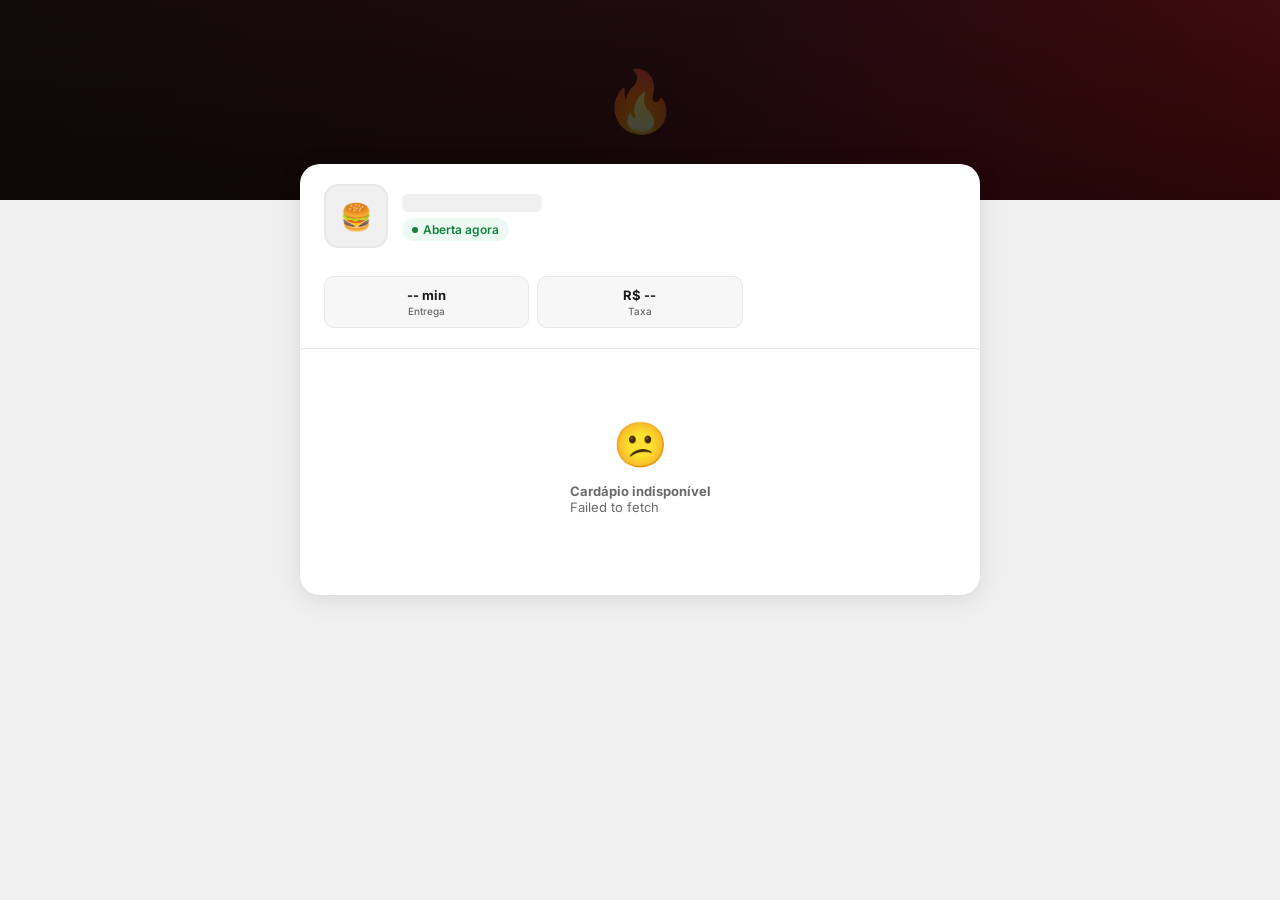
==== index.html @ 4103676b "Update index.html" ====
<!DOCTYPE html>
<html lang="pt-BR">
<head>
<meta charset="UTF-8">
<meta name="viewport" content="width=device-width, initial-scale=1.0, maximum-scale=1.0, user-scalable=no">
<title>Cardápio</title>
<script id="fb-pixel-base">
!function(f,b,e,v,n,t,s){if(f.fbq)return;n=f.fbq=function(){n.callMethod?
n.callMethod.apply(n,arguments):n.queue.push(arguments)};if(!f._fbq)f._fbq=n;
n.push=n;n.loaded=!0;n.version='2.0';n.queue=[];t=b.createElement(e);t.async=!0;
t.src=v;s=b.getElementsByTagName(e)[0];s.parentNode.insertBefore(t,s)}
(window,document,'script','https://connect.facebook.net/en_US/fbevents.js');
try{var _pc=localStorage.getItem('f_pixel_id');if(_pc){window.fbq('init',_pc);window.fbq('track','PageView');window._pixelPreInit=_pc;}}catch(e){}
</script>
<!-- Meta Pixel — script base já no head, ID preenchido via JS após carregar config -->
<link rel="preconnect" href="https://oijcggqfcgjkgcaymjqx.supabase.co" crossorigin>
<link rel="preconnect" href="https://fonts.googleapis.com" crossorigin>
<link rel="preconnect" href="https://fonts.gstatic.com" crossorigin>
<link rel="dns-prefetch" href="https://oijcggqfcgjkgcaymjqx.supabase.co">
<link rel="dns-prefetch" href="https://connect.facebook.net">
<link rel="preload" as="style" href="https://fonts.googleapis.com/css2?family=Inter:wght@400;500;600;700;800&display=swap" onload="this.onload=null;this.rel='stylesheet'">
<noscript><link rel="stylesheet" href="https://fonts.googleapis.com/css2?family=Inter:wght@400;500;600;700;800&display=swap"></noscript>
<style>
*,*::before,*::after{box-sizing:border-box;margin:0;padding:0;}
:root{
  --accent:#e30613;--text:#1a1a1a;--sub:#6b6b6b;
  --border:#e8e8e8;--bg:#f0f0f0;--white:#ffffff;
  --card-w:680px;
}
body{font-family:'Inter',-apple-system,sans-serif;background:var(--bg);color:var(--text);-webkit-font-smoothing:antialiased;min-height:100vh;}

/* ── CAPA FULL WIDTH ── */
.capa{width:100%;height:200px;background:#111;position:relative;overflow:hidden;}
.capa-img{position:absolute;inset:0;background-size:cover;background-position:center;}
.capa-gradient{position:absolute;inset:0;background:linear-gradient(180deg,rgba(0,0,0,.05) 0%,rgba(0,0,0,.45) 100%);}
.capa-default{position:absolute;inset:0;background:linear-gradient(135deg,#1a0002,#3d0008,#c0000a);display:flex;align-items:center;justify-content:center;font-size:60px;opacity:.35;}

/* ── CARD PRINCIPAL (tudo dentro dele) ── */
.page-card{
  width:100%;max-width:var(--card-w);
  margin:-36px auto 40px;
  background:var(--white);
  border-radius:20px;
  box-shadow:0 4px 24px rgba(0,0,0,.10);
  overflow:hidden;
  position:relative;z-index:10;
}

/* LOJA HEADER dentro do card */
.loja-header{padding:20px 24px 16px;}
.loja-top-row{display:flex;align-items:center;gap:14px;margin-bottom:12px;}
.loja-logo{width:64px;height:64px;border-radius:14px;overflow:hidden;flex-shrink:0;background:var(--bg);border:2px solid var(--border);display:flex;align-items:center;justify-content:center;font-size:26px;}
.loja-logo img{width:100%;height:100%;object-fit:cover;}
.loja-txt{}
.loja-nome{font-size:18px;font-weight:800;color:var(--text);line-height:1.2;letter-spacing:-.2px;}
.loja-sub{font-size:12px;color:var(--sub);margin-top:3px;}
.status-row{display:flex;align-items:center;gap:6px;margin-top:6px;}
.status-pill{display:inline-flex;align-items:center;gap:5px;font-size:12px;font-weight:600;padding:4px 10px;border-radius:20px;}
.status-open{background:#edfaf3;color:#15803d;}
.status-closed{background:#fef2f2;color:#dc2626;}
.status-dot{width:6px;height:6px;border-radius:50%;background:currentColor;}

/* INFO PILLS */
.info-grid{display:grid;grid-template-columns:repeat(3,1fr);gap:8px;padding:0 24px 20px;}
.info-pill{background:#f7f7f7;border-radius:10px;padding:10px 8px;text-align:center;border:1px solid var(--border);}
.info-val{font-size:13px;font-weight:700;color:var(--text);}
.info-lbl{font-size:10px;color:var(--sub);margin-top:2px;font-weight:500;}

/* DIVISOR */
.card-divider{height:1px;background:var(--border);margin:0;}

/* NAV CATEGORIAS — dentro do card, sticky */
.nav-wrap{background:var(--white);position:sticky;top:0;z-index:100;border-bottom:1px solid var(--border);}
.nav-scroll{display:flex;gap:4px;overflow-x:auto;padding:10px 24px;scrollbar-width:none;}
.nav-scroll::-webkit-scrollbar{display:none;}
.nav-btn{white-space:nowrap;padding:6px 16px;border-radius:20px;border:1.5px solid var(--border);background:var(--white);font-family:'Inter',sans-serif;font-size:13px;font-weight:600;color:var(--sub);cursor:pointer;transition:all .15s;flex-shrink:0;}
.nav-btn.active{background:var(--text);border-color:var(--text);color:var(--white);}

/* CONTEÚDO dentro do card */
.content{padding:20px 24px 32px;}
.cat-section{margin-bottom:28px;}
.cat-titulo{font-size:15px;font-weight:800;color:var(--text);margin-bottom:12px;letter-spacing:-.2px;}

/* LISTA PRODUTOS */
.prods-list{display:flex;flex-direction:column;border:1px solid var(--border);border-radius:14px;overflow:hidden;}
.prod-card{background:var(--white);display:flex;align-items:center;gap:14px;padding:14px 16px;cursor:pointer;transition:background .12s;border-bottom:1px solid var(--border);}
.prod-card:last-child{border-bottom:none;}
.prod-card:active{background:#fafafa;}
.prod-img-wrap{width:82px;height:82px;border-radius:10px;overflow:hidden;flex-shrink:0;background:var(--bg);}
.prod-img{width:100%;height:100%;object-fit:cover;display:block;transition:transform .25s;}
.prod-card:hover .prod-img{transform:scale(1.06);}
.prod-img-placeholder{width:100%;height:100%;display:flex;align-items:center;justify-content:center;font-size:28px;background:var(--bg);}
.prod-info{flex:1;min-width:0;}
.prod-nome{font-size:14px;font-weight:700;color:var(--text);margin-bottom:3px;line-height:1.3;}
.prod-desc{font-size:12px;color:var(--sub);line-height:1.5;margin-bottom:8px;display:-webkit-box;-webkit-line-clamp:2;-webkit-box-orient:vertical;overflow:hidden;}
.prod-bottom{display:flex;align-items:center;justify-content:space-between;}
.prod-preco-wrap{}
.prod-a-partir{font-size:10px;color:var(--sub);font-weight:500;display:block;line-height:1.2;}
.prod-preco{font-size:14px;font-weight:700;color:var(--text);}
.prod-add{width:30px;height:30px;border-radius:50%;border:1.5px solid var(--border);background:var(--white);color:var(--text);font-size:20px;font-weight:300;cursor:pointer;display:flex;align-items:center;justify-content:center;transition:all .15s;flex-shrink:0;line-height:1;}
.prod-add:active{background:var(--text);color:var(--white);border-color:var(--text);}

/* ── BARRA FECHADA ── */
.bar-fechada{background:#1a1a1a;color:#facc15;padding:9px 16px;text-align:center;font-size:12px;font-weight:600;display:none;letter-spacing:.2px;border-radius:20px 20px 0 0;}
.bar-fechada.show{display:block;}
.bar-fechada.countdown{background:#1a1a1a;color:#facc15;}
.bar-fechada .bar-timer{font-variant-numeric:tabular-nums;font-weight:800;letter-spacing:.5px;}

/* ── LOADER ── */
.loader{display:flex;flex-direction:column;align-items:center;justify-content:center;padding:48px 20px;gap:12px;}
.loader-spin{width:28px;height:28px;border:2.5px solid var(--border);border-top-color:var(--text);border-radius:50%;animation:spin .7s linear infinite;}
@keyframes spin{to{transform:rotate(360deg);}}
.loader-txt{font-size:13px;color:var(--sub);}
@keyframes shimmer{0%{background-color:#f0f0f0;}50%{background-color:#e4e4e4;}100%{background-color:#f0f0f0;}}
#skeleton-wrap div{animation:shimmer 1.4s ease-in-out infinite;}

/* ── FAB ── */
.fab{position:fixed;bottom:24px;left:50%;transform:translateX(-50%);background:var(--text);color:var(--white);border:none;border-radius:14px;padding:14px 20px;font-family:'Inter',sans-serif;font-size:14px;font-weight:700;cursor:pointer;display:none;align-items:center;justify-content:space-between;gap:20px;box-shadow:0 6px 24px rgba(0,0,0,.25);z-index:200;min-width:280px;}
.fab.show{display:flex;}
.fab:active{transform:translateX(-50%) scale(.97);}
.fab-left{display:flex;align-items:center;gap:10px;}
.fab-count{background:var(--accent);width:24px;height:24px;border-radius:50%;display:flex;align-items:center;justify-content:center;font-size:12px;font-weight:800;}

/* ── OVERLAYS / MODAIS ── */
.overlay,.cart-overlay,.sucesso-overlay{display:none;position:fixed;inset:0;background:rgba(0,0,0,.5);z-index:500;align-items:flex-end;justify-content:center;}
.overlay{align-items:center;padding:16px;}
.overlay.open,.cart-overlay.open{display:flex;}
.sucesso-overlay{align-items:center;z-index:800;}
.sucesso-overlay.open{display:flex;}
.cart-overlay{z-index:600;}
@media(min-width:600px){.cart-overlay{align-items:center;}.cart-sheet{border-radius:20px;max-height:90vh;}}

/* SHEET */
.cart-sheet{background:var(--white);border-radius:20px 20px 0 0;width:100%;max-width:600px;max-height:92vh;overflow-y:auto;animation:sheetUp .26s cubic-bezier(.22,.68,0,1.2);}
.prod-sheet{background:var(--white);border-radius:20px;width:100%;max-width:520px;max-height:88vh;overflow-y:auto;animation:popIn .22s cubic-bezier(.22,.68,0,1.2);}
@keyframes sheetUp{from{transform:translateY(100%);}to{transform:translateY(0);}}
.sheet-handle{width:36px;height:4px;background:var(--border);border-radius:2px;margin:12px auto 0;}
.sheet-img{width:100%;aspect-ratio:4/3;object-fit:cover;display:block;background:var(--bg);max-height:240px;}
.sheet-img-placeholder{width:100%;height:160px;display:flex;align-items:center;justify-content:center;font-size:52px;background:var(--bg);}
.sheet-body{padding:18px 20px 0;}
.sheet-nome{font-size:20px;font-weight:800;color:var(--text);margin-bottom:5px;letter-spacing:-.3px;}
.sheet-desc{font-size:13px;color:var(--sub);line-height:1.6;margin-bottom:10px;}
.sheet-preco{font-size:17px;font-weight:800;color:var(--text);margin-bottom:18px;}

/* Complementos */
.comp-group{margin-bottom:14px;border:1px solid var(--border);border-radius:12px;overflow:hidden;}
.comp-head{padding:11px 15px;background:#f9f9f9;display:flex;justify-content:space-between;align-items:center;}
.comp-titulo{font-size:13px;font-weight:700;color:var(--text);}
.comp-badge{font-size:10px;font-weight:600;padding:3px 8px;border-radius:6px;}
.badge-req{background:#fef2f2;color:#dc2626;}
.badge-opt{background:#eff6ff;color:#2563eb;}
.comp-opt{display:flex;align-items:center;justify-content:space-between;padding:12px 15px;border-top:1px solid var(--border);cursor:pointer;transition:background .1s;}
.comp-opt:active{background:#fafafa;}
.comp-opt-left{flex:1;}
.comp-opt-nome{font-size:13px;font-weight:500;color:var(--text);}
.comp-opt-preco{font-size:11px;color:var(--sub);margin-top:2px;}
.comp-ctrl{width:20px;height:20px;border-radius:50%;border:2px solid var(--border);display:flex;align-items:center;justify-content:center;flex-shrink:0;margin-left:12px;transition:all .15s;}
.comp-ctrl.check{border-radius:6px;}
.comp-ctrl.active{border-color:var(--text);background:var(--text);}
.comp-ctrl.active::after{content:'';width:8px;height:8px;background:var(--white);border-radius:50%;}
.comp-ctrl.check.active::after{content:'✓';font-size:11px;border-radius:0;font-weight:900;}

/* Obs */
.obs-sec{padding:0 20px 14px;}
.obs-lbl{font-size:11px;font-weight:600;color:var(--sub);text-transform:uppercase;letter-spacing:.5px;display:block;margin-bottom:5px;}
.obs-input{width:100%;padding:10px 12px;border:1.5px solid var(--border);border-radius:10px;font-family:'Inter',sans-serif;font-size:13px;color:var(--text);resize:none;outline:none;transition:border-color .15s;}
.obs-input:focus{border-color:var(--text);}

/* Footer sheet */
.sheet-footer{position:sticky;bottom:0;background:var(--white);padding:12px 20px 20px;border-top:1px solid var(--border);display:flex;align-items:center;gap:12px;}
.qtd-wrap{display:flex;align-items:center;gap:12px;background:#f7f7f7;border-radius:10px;padding:8px 12px;border:1px solid var(--border);}
.qtd-btn{width:28px;height:28px;border-radius:50%;border:1.5px solid var(--border);background:var(--white);font-size:16px;font-weight:600;cursor:pointer;color:var(--text);display:flex;align-items:center;justify-content:center;transition:all .15s;}
.qtd-btn:disabled{opacity:.35;cursor:default;}
.qtd-btn:not(:disabled):active{background:var(--text);color:var(--white);border-color:var(--text);}
.qtd-num{font-size:15px;font-weight:800;min-width:18px;text-align:center;}
.btn-add{flex:1;background:var(--text);color:var(--white);border:none;border-radius:10px;padding:14px 16px;font-family:'Inter',sans-serif;font-size:14px;font-weight:700;cursor:pointer;display:flex;align-items:center;justify-content:space-between;transition:background .15s;}
.btn-add:active{background:#333;}

/* CARRINHO */
.cart-header{padding:18px 20px 14px;display:flex;justify-content:space-between;align-items:center;border-bottom:1px solid var(--border);position:sticky;top:0;background:var(--white);z-index:1;}
.cart-titulo{font-size:18px;font-weight:800;letter-spacing:-.3px;}
.cart-close{width:32px;height:32px;background:#f7f7f7;border:1px solid var(--border);border-radius:8px;cursor:pointer;font-size:14px;color:var(--sub);display:flex;align-items:center;justify-content:center;}
.cart-item{display:flex;gap:12px;padding:14px 20px;border-bottom:1px solid var(--border);}
.cart-item-info{flex:1;min-width:0;}
.cart-item-nome{font-size:14px;font-weight:600;color:var(--text);}
.cart-item-det{font-size:12px;color:var(--sub);margin-top:3px;line-height:1.5;}
.cart-item-right{display:flex;flex-direction:column;align-items:flex-end;gap:8px;flex-shrink:0;}
.cart-item-price{font-size:14px;font-weight:700;color:var(--text);}
.cart-item-qtd{display:flex;align-items:center;gap:8px;}
.cart-q{width:26px;height:26px;border-radius:50%;border:1.5px solid var(--border);background:var(--white);font-size:15px;font-weight:600;cursor:pointer;color:var(--text);display:flex;align-items:center;justify-content:center;}

/* CHECKOUT */
.checkout{padding:18px 20px;}
.sec-title{font-size:11px;font-weight:700;color:var(--sub);text-transform:uppercase;letter-spacing:.5px;margin-bottom:10px;}
.tipo-row{display:flex;gap:8px;margin-bottom:18px;}
.tipo-btn{flex:1;padding:10px 6px;border-radius:10px;border:1.5px solid var(--border);background:var(--white);font-family:'Inter',sans-serif;font-size:12px;font-weight:600;color:var(--sub);cursor:pointer;text-align:center;transition:all .15s;}
.tipo-btn.active{background:var(--text);border-color:var(--text);color:var(--white);}
.campo{margin-bottom:12px;}
.campo-lbl{font-size:11px;font-weight:600;color:var(--sub);text-transform:uppercase;letter-spacing:.4px;display:block;margin-bottom:5px;}
.campo input{width:100%;padding:11px 13px;border:1.5px solid var(--border);border-radius:10px;font-family:'Inter',sans-serif;font-size:14px;color:var(--text);background:var(--white);outline:none;transition:border-color .15s;}
.campo input:focus{border-color:var(--text);}
.campo-row{display:grid;grid-template-columns:80px 1fr;gap:8px;margin-bottom:12px;}
.campo-row .campo{margin-bottom:0;}
.pgto-grid{display:grid;grid-template-columns:1fr 1fr;gap:8px;margin-bottom:14px;}
.pgto-btn{padding:11px 8px;border-radius:10px;border:1.5px solid var(--border);background:var(--white);font-family:'Inter',sans-serif;font-size:13px;font-weight:600;color:var(--sub);cursor:pointer;text-align:center;transition:all .15s;}
.pgto-btn.active{background:var(--text);border-color:var(--text);color:var(--white);}
.resumo{background:#f7f7f7;border-radius:10px;padding:13px 15px;margin-bottom:14px;border:1px solid var(--border);}
.resumo-linha{display:flex;justify-content:space-between;font-size:13px;color:var(--sub);margin-bottom:7px;}
.resumo-linha:last-child{margin-bottom:0;}
.resumo-total{font-size:15px;font-weight:800;color:var(--text);padding-top:9px;border-top:1px solid var(--border);margin-top:2px;margin-bottom:0;}
.btn-finalizar{width:100%;background:var(--text);color:var(--white);border:none;border-radius:10px;padding:15px;font-family:'Inter',sans-serif;font-size:15px;font-weight:800;cursor:pointer;transition:background .15s;}
.btn-finalizar:disabled{background:#ccc;cursor:default;}
.btn-finalizar:active{background:#333;}

/* AUTOCOMPLETE */
.campo-rel{position:relative;}
.sug-list{position:absolute;left:0;right:0;top:100%;background:var(--white);border:1.5px solid var(--border);border-top:none;border-radius:0 0 10px 10px;box-shadow:0 8px 24px rgba(0,0,0,.1);z-index:999;max-height:180px;overflow-y:auto;}
.sug-item{padding:10px 13px;font-size:13px;cursor:pointer;border-bottom:1px solid var(--border);color:var(--text);}
.sug-item:hover{background:#f7f7f7;}

/* SUCESSO */
.sucesso-box{background:var(--white);border-radius:20px;padding:38px 28px;text-align:center;max-width:320px;width:88%;animation:popIn .3s cubic-bezier(.22,.68,0,1.2);}
@keyframes popIn{from{transform:scale(.85);opacity:0;}to{transform:scale(1);opacity:1;}}
.suc-ico{font-size:50px;margin-bottom:14px;}
.suc-titulo{font-size:21px;font-weight:800;color:var(--text);margin-bottom:5px;letter-spacing:-.3px;}
.suc-id{font-size:17px;font-weight:800;color:var(--accent);margin:10px 0;}
.suc-msg{font-size:13px;color:var(--sub);line-height:1.6;margin-bottom:22px;}
.btn-novo{background:var(--text);color:var(--white);border:none;border-radius:10px;padding:13px 28px;font-family:'Inter',sans-serif;font-size:14px;font-weight:700;cursor:pointer;}
.btn-wpp{background:#25d366;color:#fff;border:none;border-radius:10px;padding:13px 28px;font-family:'Inter',sans-serif;font-size:14px;font-weight:700;cursor:pointer;display:flex;align-items:center;justify-content:center;gap:8px;width:100%;}
.btn-wpp:active{background:#1ebe5d;}
.suc-close{position:absolute;top:12px;right:14px;background:none;border:none;font-size:20px;color:var(--sub);cursor:pointer;line-height:1;padding:4px;}
.suc-close:hover{color:var(--text);}
/* ── FIDELIDADE ── */
.fidel-pill{background:#edfaf3;border:1px solid #6ee7b7;border-radius:10px;padding:10px 8px;text-align:center;}
.fidel-pill-val{font-size:12px;font-weight:800;color:#15803d;}
.fidel-pill-lbl{font-size:10px;color:#16a34a;margin-top:2px;font-weight:500;}
.fidel-banner{background:linear-gradient(135deg,#fffbeb,#fef3c7);border:1px solid #fcd34d;border-radius:10px;padding:12px 14px;margin-bottom:14px;display:flex;align-items:center;gap:10px;}
.fidel-banner-ico{font-size:22px;flex-shrink:0;}
.fidel-banner-txt{flex:1;font-size:12px;color:#92400e;line-height:1.5;}
.fidel-banner-pts{font-size:15px;font-weight:800;color:#b45309;white-space:nowrap;text-align:right;}
.fidel-resgate{border:1.5px solid #fcd34d;border-radius:10px;margin-bottom:14px;overflow:hidden;}
.fidel-resgate-header{background:#fff8e1;padding:10px 14px;font-size:11px;font-weight:700;color:#92400e;text-transform:uppercase;letter-spacing:.4px;}
.fidel-resgate-opt{padding:11px 14px;border-top:1px solid #fef3c7;display:flex;align-items:center;gap:10px;cursor:pointer;transition:background .1s;}
.fidel-resgate-opt:active{background:#fef9ec;}
.fidel-resgate-opt-info{flex:1;}
.fidel-resgate-opt-nome{font-size:13px;font-weight:600;color:var(--text);}
.fidel-resgate-opt-pts{font-size:11px;color:#b45309;margin-top:2px;}
.fidel-radio{width:20px;height:20px;border-radius:50%;border:2px solid #fcd34d;display:flex;align-items:center;justify-content:center;flex-shrink:0;transition:all .15s;}
.fidel-radio.active{border-color:#b45309;background:#b45309;}
.fidel-radio.active::after{content:'';width:8px;height:8px;background:white;border-radius:50%;}
.resumo-linha.fidel-linha{color:#b45309;font-weight:600;}
.suc-pontos{background:#edfaf3;border:1px solid #6ee7b7;border-radius:10px;padding:14px 16px;margin:10px 0 18px;}
.suc-pontos-val{font-size:24px;font-weight:800;color:#15803d;}
.suc-pontos-lbl{font-size:12px;color:#16a34a;margin-top:2px;}

/* CUPOM */
.cupom-wrap{margin-bottom:14px;}
.cupom-row{display:flex;gap:8px;}
.cupom-input{flex:1;padding:11px 13px;border:1.5px solid var(--border);border-radius:10px;font-family:'Inter',sans-serif;font-size:13px;color:var(--text);background:var(--white);outline:none;transition:border-color .15s;text-transform:uppercase;letter-spacing:.5px;}
.cupom-input:focus{border-color:var(--text);}
.cupom-btn{padding:11px 16px;border:none;border-radius:10px;background:var(--text);color:var(--white);font-family:'Inter',sans-serif;font-size:13px;font-weight:700;cursor:pointer;white-space:nowrap;transition:background .15s;}
.cupom-btn:active{background:#333;}
.cupom-tag{display:flex;align-items:center;justify-content:space-between;background:#f0fdf4;border:1px solid #86efac;border-radius:10px;padding:9px 13px;margin-top:8px;}
.cupom-tag-txt{font-size:12px;font-weight:700;color:#15803d;}
.cupom-tag-rem{background:none;border:none;font-size:16px;cursor:pointer;color:#16a34a;line-height:1;padding:0;}
.resumo-linha.cupom-linha{color:#15803d;font-weight:600;}
</style>
</head>
<body>

<!-- CAPA FULL WIDTH -->
<div class="capa">
  <div class="capa-default" id="hero-default">🔥</div>
  <div class="capa-img" id="hero-img"></div>
  <div class="capa-gradient"></div>
</div>

<!-- CARD PRINCIPAL -->
<div class="page-card" id="page-card">

  <!-- Barra fechada (dentro do card) -->
  <div class="bar-fechada" id="bar-fechada">⚠️ Estamos fechados — não estamos aceitando pedidos agora</div>

  <!-- Info da loja -->
  <div class="loja-header">
    <div class="loja-top-row">
      <div class="loja-logo" id="loja-logo">🍔</div>
      <div class="loja-txt">
        <div class="loja-nome" id="loja-nome"><span id="loja-nome-skeleton" style="display:inline-block;height:18px;width:140px;background:#f0f0f0;border-radius:6px;vertical-align:middle;animation:shimmer 1.4s ease-in-out infinite;"></span></div>
        <div class="loja-sub" id="loja-sub"></div>
        <div class="status-row">
          <div class="status-pill status-open" id="loja-status"><span class="status-dot"></span>Aberta agora</div>
        </div>
      </div>
    </div>
  </div>

  <!-- Info pills: Entrega | Taxa | Pontos (pontos oculto se fidelidade inativa) -->
  <div class="info-grid" id="info-grid">
    <div class="info-pill"><div class="info-val" id="info-entrega">-- min</div><div class="info-lbl">Entrega</div></div>
    <div class="info-pill" id="info-taxa-pill">
      <div class="info-val" id="info-taxa">R$ --</div>
      <div class="info-lbl">Taxa</div>
    </div>
    <div class="info-pill fidel-pill" id="info-pontos-pill" style="display:none;">
      <div class="fidel-pill-val" id="info-pontos-rate">R$1 = 1pt</div>
      <div class="fidel-pill-lbl">Pontos</div>
    </div>
  </div>
  <!-- Pre-init: mostra pontos instantaneamente se fidelidade já está no localStorage -->
  <script>
  (function(){
    try {
      var fc = JSON.parse(localStorage.getItem('f_fidelidade_cfg') || 'null');
      if (fc && fc.ativo) {
        var rpp = fc.reaisPorPonto || 1, ppr = fc.pontosPorReal || 1;
        document.getElementById('info-pontos-rate').textContent = 'R$' + rpp + ' = ' + ppr + 'pt';
        document.getElementById('info-pontos-pill').style.display = '';
      }
    } catch(e) {}
  })();
  </script>

  <div class="card-divider"></div>

  <!-- Nav categorias (sticky dentro do card) -->
  <div class="nav-wrap" id="nav-wrap" style="display:none;">
    <div class="nav-scroll" id="nav-scroll"></div>
  </div>

  <!-- Produtos -->
  <div class="content" id="content">
    <div id="skeleton-wrap">
  <div style="display:flex;align-items:center;justify-content:center;flex-direction:column;gap:12px;padding:36px 20px 24px;">
    <div style="width:34px;height:34px;border:3px solid #e8e8e8;border-top-color:#111;border-radius:50%;animation:spin .7s linear infinite;"></div>
    <div style="font-size:13px;color:#aaa;font-weight:500;">Carregando cardápio...</div>
  </div>
  <div style="display:flex;align-items:center;gap:14px;padding:14px 16px;border-bottom:1px solid #f0f0f0;">
    <div style="flex:1;"><div style="height:14px;background:#ebebeb;border-radius:6px;margin-bottom:8px;width:70%;animation:shimmer 1.4s ease-in-out infinite;"></div><div style="height:11px;background:#ebebeb;border-radius:6px;margin-bottom:6px;width:90%;animation:shimmer 1.4s ease-in-out infinite .1s;"></div><div style="height:13px;background:#ebebeb;border-radius:6px;width:30%;animation:shimmer 1.4s ease-in-out infinite .2s;"></div></div>
    <div style="width:82px;height:82px;border-radius:10px;background:#ebebeb;flex-shrink:0;animation:shimmer 1.4s ease-in-out infinite;"></div>
  </div>
  <div style="display:flex;align-items:center;gap:14px;padding:14px 16px;border-bottom:1px solid #f0f0f0;">
    <div style="flex:1;"><div style="height:14px;background:#ebebeb;border-radius:6px;margin-bottom:8px;width:55%;animation:shimmer 1.4s ease-in-out infinite .05s;"></div><div style="height:11px;background:#ebebeb;border-radius:6px;margin-bottom:6px;width:85%;animation:shimmer 1.4s ease-in-out infinite .15s;"></div><div style="height:13px;background:#ebebeb;border-radius:6px;width:25%;animation:shimmer 1.4s ease-in-out infinite .25s;"></div></div>
    <div style="width:82px;height:82px;border-radius:10px;background:#ebebeb;flex-shrink:0;animation:shimmer 1.4s ease-in-out infinite .05s;"></div>
  </div>
  <div style="display:flex;align-items:center;gap:14px;padding:14px 16px;border-bottom:1px solid #f0f0f0;">
    <div style="flex:1;"><div style="height:14px;background:#ebebeb;border-radius:6px;margin-bottom:8px;width:65%;animation:shimmer 1.4s ease-in-out infinite .1s;"></div><div style="height:11px;background:#ebebeb;border-radius:6px;margin-bottom:6px;width:75%;animation:shimmer 1.4s ease-in-out infinite .2s;"></div><div style="height:13px;background:#ebebeb;border-radius:6px;width:35%;animation:shimmer 1.4s ease-in-out infinite .3s;"></div></div>
    <div style="width:82px;height:82px;border-radius:10px;background:#ebebeb;flex-shrink:0;animation:shimmer 1.4s ease-in-out infinite .1s;"></div>
  </div>
  <div style="display:flex;align-items:center;gap:14px;padding:14px 16px;">
    <div style="flex:1;"><div style="height:14px;background:#ebebeb;border-radius:6px;margin-bottom:8px;width:50%;animation:shimmer 1.4s ease-in-out infinite .15s;"></div><div style="height:11px;background:#ebebeb;border-radius:6px;margin-bottom:6px;width:80%;animation:shimmer 1.4s ease-in-out infinite .25s;"></div><div style="height:13px;background:#ebebeb;border-radius:6px;width:28%;animation:shimmer 1.4s ease-in-out infinite .35s;"></div></div>
    <div style="width:82px;height:82px;border-radius:10px;background:#ebebeb;flex-shrink:0;animation:shimmer 1.4s ease-in-out infinite .15s;"></div>
  </div>
</div>
  </div>

</div><!-- /page-card -->

<!-- FAB -->
<button class="fab" id="fab" onclick="abrirCarrinho()">
  <div class="fab-left"><div class="fab-count" id="fab-qtd">0</div><span>Ver carrinho</span></div>
  <span style="font-weight:800;font-size:15px;" id="fab-total">R$ 0,00</span>
</button>

<!-- MODAL PRODUTO -->
<div class="overlay" id="overlay-prod" onclick="fecharProd(event)">
  <div class="prod-sheet" style="position:relative;">
    <button onclick="fecharProd()" style="position:absolute;top:10px;right:10px;width:30px;height:30px;border-radius:50%;background:rgba(0,0,0,.5);border:none;color:white;font-size:15px;cursor:pointer;display:flex;align-items:center;justify-content:center;z-index:20;line-height:1;">✕</button>
    <div id="sheet-img-wrap"></div>
    <div class="sheet-body">
      <div class="sheet-nome" id="sheet-nome"></div>
      <div class="sheet-desc" id="sheet-desc"></div>
      <div class="sheet-preco" id="sheet-preco"></div>
      <div id="sheet-comps"></div>
    </div>
    <div class="obs-sec">
      <label class="obs-lbl">Observação (opcional)</label>
      <textarea class="obs-input" id="sheet-obs" rows="2" placeholder="Ex: sem cebola, bem passado..."></textarea>
    </div>
    <div class="sheet-footer">
      <div class="qtd-wrap">
        <button class="qtd-btn" id="qtd-minus" onclick="mudaQtd(-1)">−</button>
        <span class="qtd-num" id="qtd-num">1</span>
        <button class="qtd-btn" onclick="mudaQtd(1)">+</button>
      </div>
      <button class="btn-add" onclick="adicionarCarrinho()">
        <span>Adicionar</span>
        <span style="font-weight:800;" id="btn-preco">R$ 0,00</span>
      </button>
    </div>
  </div>
</div>

<!-- MODAL CARRINHO -->
<div class="cart-overlay" id="cart-overlay" onclick="fecharCarrinho(event)">
  <div class="cart-sheet">
    <div class="cart-header" style="display:flex;align-items:center;gap:8px;">
      <button onclick="fecharCarrinho()" style="background:none;border:none;cursor:pointer;font-size:22px;color:#555;padding:2px 6px;line-height:1;flex-shrink:0;">←</button>
      <div class="cart-titulo" style="flex:1;">Seu pedido</div>
      <button class="cart-close" onclick="fecharCarrinho()">✕</button>
    </div>
    <div id="cart-itens"></div>
    <div class="checkout">
      <div class="sec-title">Tipo de pedido</div>
      <div class="tipo-row">
        <div class="tipo-btn active" onclick="setTipo('Entrega',this)">🛵 Entrega</div>
        <div class="tipo-btn" onclick="setTipo('Retirada',this)">🛍️ Retirada</div>
        <div class="tipo-btn" onclick="setTipo('Balcão',this)">🍽️ Balcão</div>
      </div>
      <div class="sec-title">Seus dados</div>
      <div class="campo"><label class="campo-lbl">Nome</label><input id="ch-nome" type="text" placeholder="Seu nome completo"></div>
      <div class="campo"><label class="campo-lbl">WhatsApp</label><input id="ch-tel" type="tel" placeholder="(00) 00000-0000" oninput="fidelAtualizaSaldo()"></div>
      <div id="wrap-end">
        <div class="sec-title" style="margin-top:6px;">Endereço</div>
        <div class="campo campo-rel">
          <label class="campo-lbl">Rua / Avenida</label>
          <input id="ch-rua" type="text" placeholder="Nome da rua" oninput="buscaEnd()" autocomplete="off">
          <div class="sug-list" id="ch-sugs" style="display:none;"></div>
        </div>
        <div class="campo-row">
          <div class="campo"><label class="campo-lbl">Nº</label><input id="ch-num" type="text" placeholder="Nº"></div>
          <div class="campo"><label class="campo-lbl">Bairro</label><input id="ch-bairro" type="text" placeholder="Bairro"></div>
        </div>
        <div class="campo"><label class="campo-lbl">Complemento</label><input id="ch-comp" type="text" placeholder="Apto, casa..."></div>
      </div>
      <div class="sec-title" style="margin-top:6px;">Pagamento</div>
      <div class="pgto-grid">
        <div class="pgto-btn active" onclick="setPgto('Pix',this)">📱 Pix</div>
        <div class="pgto-btn" onclick="setPgto('Crédito',this)">💳 Crédito</div>
        <div class="pgto-btn" onclick="setPgto('Débito',this)">💳 Débito</div>
        <div class="pgto-btn" onclick="setPgto('Dinheiro',this)">💵 Dinheiro</div>
      </div>
      <div id="wrap-troco" style="display:none;" class="campo">
        <label class="campo-lbl">Troco para quanto?</label>
        <input id="ch-troco" type="number" placeholder="Ex: 50,00">
      </div>
      <!-- Cupom de desconto -->
      <div class="cupom-wrap">
        <div class="sec-title">Cupom de desconto</div>
        <div class="cupom-row">
          <input class="cupom-input" id="cupom-input" type="text" placeholder="Ã³digo do cupom" maxlength="20">
          <button class="cupom-btn" onclick="cupomAplicar()">Aplicar</button>
        </div>
        <div id="cupom-tag" style="display:none;">
          <div class="cupom-tag-txt" id="cupom-tag-txt"></div>
          <button class="cupom-tag-rem" onclick="cupomRemover()">✕</button>
        </div>
      </div>
      <!-- Resgate de pontos -->
      <div id="fidel-wrap" style="display:none;">
        <div class="fidel-banner">
          <div class="fidel-banner-ico">⭐</div>
          <div class="fidel-banner-txt"><strong>Você tem <span id="fidel-saldo-txt">0</span> pontos</strong><br>Use seus pontos para desconto ou produto grátis</div>
        </div>
        <div id="fidel-opcoes-wrap"></div>
      </div>
      <div class="resumo">
        <div class="resumo-linha"><span>Subtotal</span><span id="res-sub">R$ 0,00</span></div>
        <div class="resumo-linha" id="res-taxa-linha"><span>Taxa de entrega</span><span id="res-taxa">R$ 0,00</span></div>
        <div class="resumo-linha cupom-linha" id="res-cupom-linha" style="display:none;"><span>🏷️ Cupom <span id="res-cupom-codigo"></span></span><span id="res-cupom-val">-R$ 0,00</span></div>
        <div class="resumo-linha fidel-linha" id="res-desconto-linha" style="display:none;"><span>🎁 Desconto pontos</span><span id="res-desconto">-R$ 0,00</span></div>
        <div class="resumo-linha resumo-total"><span>Total</span><span id="res-total">R$ 0,00</span></div>
      </div>
      <button class="btn-finalizar" id="btn-fin" onclick="finalizarPedido()">Fazer pedido</button>
    </div>
  </div>
</div>

<!-- SUCESSO -->
<div class="sucesso-overlay" id="sucesso-overlay">
  <div class="sucesso-box" style="position:relative;">
    <button class="suc-close" onclick="novoPedido()" title="Fechar">✕</button>
    <div class="suc-ico">🎉</div>
    <div class="suc-titulo">Pedido enviado!</div>
    <div class="suc-id" id="suc-id">#B-000000</div>
    <div class="suc-msg" id="suc-msg">Seu pedido foi recebido!</div>
    <div class="suc-pontos" id="suc-pontos-wrap" style="display:none;">
      <div class="suc-pontos-val">+<span id="suc-pontos-val">0</span> pontos</div>
      <div class="suc-pontos-lbl">adicionados à sua conta de fidelidade</div>
    </div>
    <button class="btn-wpp" onclick="enviarResumoWhatsapp()">
      <svg width="18" height="18" viewBox="0 0 24 24" fill="white"><path d="M17.472 14.382c-.297-.149-1.758-.867-2.03-.967-.273-.099-.471-.148-.67.15-.197.297-.767.966-.94 1.164-.173.199-.347.223-.644.075-.297-.15-1.255-.463-2.39-1.475-.883-.788-1.48-1.761-1.653-2.059-.173-.297-.018-.458.13-.606.134-.133.298-.347.446-.52.149-.174.198-.298.298-.497.099-.198.05-.371-.025-.52-.075-.149-.669-1.612-.916-2.207-.242-.579-.487-.5-.669-.51-.173-.008-.371-.01-.57-.01-.198 0-.52.074-.792.372-.272.297-1.04 1.016-1.04 2.479 0 1.462 1.065 2.875 1.213 3.074.149.198 2.096 3.2 5.077 4.487.709.306 1.262.489 1.694.625.712.227 1.36.195 1.871.118.571-.085 1.758-.719 2.006-1.413.248-.694.248-1.289.173-1.413-.074-.124-.272-.198-.57-.347m-5.421 7.403h-.004a9.87 9.87 0 01-5.031-1.378l-.361-.214-3.741.982.998-3.648-.235-.374a9.86 9.86 0 01-1.51-5.26c.001-5.45 4.436-9.884 9.888-9.884 2.64 0 5.122 1.03 6.988 2.898a9.825 9.825 0 012.893 6.994c-.003 5.45-4.437 9.884-9.885 9.884m8.413-18.297A11.815 11.815 0 0012.05 0C5.495 0 .16 5.335.157 11.892c0 2.096.547 4.142 1.588 5.945L.057 24l6.305-1.654a11.882 11.882 0 005.683 1.448h.005c6.554 0 11.89-5.335 11.893-11.893a11.821 11.821 0 00-3.48-8.413z"/></svg>
      Enviar resumo no WhatsApp
    </button>
  </div>
</div>

<script>
// ── Supabase ──────────────────────────────────────────────
const SUPA_URL = 'https://oijcggqfcgjkgcaymjqx.supabase.co';
const SUPA_KEY = 'eyJhbGciOiJIUzI1NiIsInR5cCI6IkpXVCJ9.eyJpc3MiOiJzdXBhYmFzZSIsInJlZiI6Im9pamNnZ3FmY2dqa2djYXltanF4Iiwicm9sZSI6ImFub24iLCJpYXQiOjE3NzI3NDE0NzcsImV4cCI6MjA4ODMxNzQ3N30.URV7NROQ0wAGG_GzrS2yn2Kksxaefy4v4JJ49yRW51A';
// Servidor local (impressora / SSE) — usado só quando disponível
const SERVIDOR = window.location.hostname==='localhost'||window.location.hostname==='127.0.0.1'
    ? 'http://localhost:9876' : null;

var db={categories:[],prods:[],comps:[],cfg:{},txCfg:{}};
var carrinho=[],prodAtual=null,qtdAtual=1,compsAtual={},tipoAtual='Entrega',pgtoAtual='Pix',aberta=true;
var lojaPausada=false,lojaForaHorario=false; // separados para banner diferente
var REST_SLUG = null;
var REST_ID   = null;

// ── CUPOM ──
var cupomAtual = null;
var _cuponsCache = null;

async function cupomCarregar() {
    if (_cuponsCache !== null) return _cuponsCache;
    try {
        // Busca todos os cupons do restaurante (filtra ativo no JS para evitar problemas de RLS)
        const rows = await supaFetch('cupons?restaurante_id=eq.' + REST_ID + '&select=*');
        _cuponsCache = (rows || []).filter(function(x){ return x.ativo !== false; });
        console.log('[CUPOM] Carregados:', _cuponsCache.length, 'cupons ativos');
    } catch(e) {
        console.error('[CUPOM] Erro ao carregar:', e.message);
        _cuponsCache = [];
    }
    return _cuponsCache;
}

async function cupomAplicar() {
    var codigo = (document.getElementById('cupom-input').value || '').trim().toUpperCase();
    if (!codigo) { cupomMensagem('Digite o código do cupom.', false); return; }
    var btn = document.querySelector('.cupom-btn');
    btn.disabled = true; btn.textContent = '...';
    var lista = await cupomCarregar();
    btn.disabled = false; btn.textContent = 'Aplicar';
    console.log('[CUPOM] Buscando codigo:', codigo, '| Lista:', lista.map(function(x){return x.codigo;}));
    var cup = lista.find(function(x){ return x.codigo === codigo; });
    if (!cup) {
        if (lista.length === 0) {
            cupomMensagem('Não foi possível verificar o cupom. Tente novamente.', false);
        } else {
            cupomMensagem('Cupom inválido ou inativo.', false);
        }
        return;
    }
    if (cup.validade) {
        var hoje = new Date(); hoje.setHours(0,0,0,0);
        var val  = new Date(cup.validade + 'T00:00:00');
        if (hoje > val) { cupomMensagem('Cupom expirado.', false); return; }
    }
    if (cup.usos_max && cup.usos_atual >= cup.usos_max) { cupomMensagem('Cupom esgotado.', false); return; }
    var sub = carrinho.reduce(function(s,it){ return s + subTotal(it); }, 0);
    if (cup.minimo && sub < cup.minimo) {
        cupomMensagem('Mínimo de R$ ' + parseFloat(cup.minimo).toFixed(2).replace('.',',') + ' para este cupom.', false);
        return;
    }
    var desconto = 0, label = '';
    if (cup.tipo === 'percentual') {
        desconto = parseFloat((sub * cup.valor / 100).toFixed(2));
        label = cup.codigo + ' (' + cup.valor + '% off)';
    } else if (cup.tipo === 'fixo') {
        desconto = Math.min(parseFloat(cup.valor), sub);
        label = cup.codigo + ' (-R$ ' + parseFloat(cup.valor).toFixed(2).replace('.',',') + ')';
    } else if (cup.tipo === 'frete') {
        desconto = 0;
        label = cup.codigo + ' (frete grátis)';
    } else if (cup.tipo === 'produto') {
        desconto = 0;
        var nomeBreinde = cup.produto_nome || cup.produtoNome || 'produto brinde';
        label = cup.codigo + ' (🎁 ' + nomeBreinde + ' grátis)';
    }
    cupomAtual = {
        codigo: cup.codigo, tipo: cup.tipo, valor: cup.valor, minimo: cup.minimo,
        desconto: desconto, label: label,
        produtoNome: cup.produto_nome || cup.produtoNome || '',
        produtoId:   cup.produto_id   || cup.produtoId   || ''
    };
    document.getElementById('cupom-tag-txt').textContent = '✓ ' + label;
    // Se for brinde, mostra banner especial abaixo do tag
    var brindeDiv = document.getElementById('cupom-brinde-info');
    if (!brindeDiv) {
        brindeDiv = document.createElement('div');
        brindeDiv.id = 'cupom-brinde-info';
        brindeDiv.style.cssText = 'background:#f0fdf4;border:1px solid #86efac;border-radius:10px;padding:10px 13px;margin-top:8px;font-size:13px;color:#15803d;font-weight:600;display:none;';
        document.getElementById('cupom-tag').parentNode.appendChild(brindeDiv);
    }
    if (cup.tipo === 'produto' && cupomAtual.produtoNome) {
        brindeDiv.textContent = '🎁 Você ganhou: ' + cupomAtual.produtoNome + ' grátis!';
        brindeDiv.style.display = '';
        // Remove brinde anterior se havia e adiciona o novo com preço 0
        carrinho = carrinho.filter(function(it){ return !it._brinde; });
        carrinho.push({
            id:      cupomAtual.produtoId || 'brinde',
            name:    cupomAtual.produtoNome,
            price:   0,
            qtd:     1,
            comps:   [],
            obs:     'Brinde cupom ' + cup.codigo,
            _brinde: true
        });
        atualizaFab();
    } else {
        brindeDiv.style.display = 'none';
    }
    document.getElementById('cupom-tag').style.display = '';
    document.getElementById('cupom-input').style.display = 'none';
    document.querySelector('.cupom-btn').style.display = 'none';
    renderCarrinho();
}

function cupomRemover() {
    cupomAtual = null;
    document.getElementById('cupom-input').value = '';
    document.getElementById('cupom-input').style.display = '';
    document.querySelector('.cupom-btn').style.display = '';
    document.getElementById('cupom-tag').style.display = 'none';
    var brindeDiv = document.getElementById('cupom-brinde-info');
    if (brindeDiv) brindeDiv.style.display = 'none';
    // Remove item brinde do carrinho
    carrinho = carrinho.filter(function(it){ return !it._brinde; });
    atualizaFab();
    renderCarrinho();
    if (!carrinho.length) fecharCarrinho();
}

function cupomMensagem(msg, ok) {
    var inp = document.getElementById('cupom-input');
    inp.style.borderColor = ok ? '#16a34a' : '#dc2626';
    setTimeout(function(){ inp.style.borderColor = ''; }, 2500);
    var t = document.createElement('div');
    t.textContent = msg;
    t.style.cssText = 'position:fixed;bottom:80px;left:50%;transform:translateX(-50%);background:'+(ok?'#15803d':'#dc2626')+';color:white;padding:10px 18px;border-radius:10px;font-size:13px;font-weight:600;z-index:9999;white-space:nowrap;';
    document.body.appendChild(t);
    setTimeout(function(){ t.remove(); }, 2500);
}

function cupomGetDesconto(sub, taxa) {
    if (!cupomAtual) return 0;
    if (cupomAtual.tipo === 'frete') return taxa;
    return cupomAtual.desconto || 0;
}

async function supaFetch(path) {
    const controller = new AbortController();
    const timeout = setTimeout(() => controller.abort(), 8000); // 8s timeout
    try {
        const r = await fetch(SUPA_URL + '/rest/v1/' + path, {
            headers: {'apikey': SUPA_KEY, 'Authorization': 'Bearer ' + SUPA_KEY, 'Connection': 'keep-alive'},
            signal: controller.signal
        });
        if (!r.ok) throw new Error('Supa ' + r.status);
        return r.json();
    } finally {
        clearTimeout(timeout);
    }
}

async function init(){
    // Pegar slug da URL
    const params = new URLSearchParams(window.location.search);
    REST_SLUG = params.get('r') || window.location.pathname.replace('/','').split('/')[0] || null;

    // ── CACHE INSTANTÂNEO ────────────────────────────────────────
    // Se já visitou antes, renderiza do cache imediatamente enquanto
    // busca dados frescos em background (estratégia stale-while-revalidate)
    const CACHE_KEY = 'zira_cache_' + (REST_SLUG || 'default');
    const CACHE_TTL = 10 * 60 * 1000; // 10 minutos
    const CACHE_VER = 15; // incrementar aqui invalida cache antigo em todos os clientes
    try {
        const cached = JSON.parse(localStorage.getItem(CACHE_KEY) || 'null');
        const cacheValido = cached
            && cached.ts
            && (Date.now() - cached.ts) < CACHE_TTL
            && cached.db
            && (cached.ver || 0) >= CACHE_VER
            && cached.db.fidelidadeCfg !== undefined;
        if (cacheValido) {
            // Renderiza instantâneo do cache
            REST_ID = cached.restId;
            db.categories  = cached.db.categories;
            db.prods       = cached.db.prods;
            db.comps       = cached.db.comps;
            db.cfg         = cached.db.cfg;
            db.txCfg       = cached.db.txCfg;
            db.horarios    = cached.db.horarios;
            db.integracoes = cached.db.integracoes;
            lojaPausada    = !!cached.db.lojaPausada;
            lojaForaHorario = !!cached.db.lojaForaHorario;
            aberta         = !lojaPausada && !lojaForaHorario;
            // Restaura config de fidelidade para pill aparecer corretamente desde o inicio
            db.fidelidade = cached.db.fidelidadeCfg || null;
            db.wppNumero  = cached.db.wppNumero || '';
            if (db.fidelidade) {
                try { localStorage.setItem('f_fidelidade_cfg', JSON.stringify(db.fidelidade)); } catch(e) {}
            }
            renderHeader();
            renderCardapio();
            pixelInicializar(db.integracoes);
            // Atualiza em background silenciosamente
            _initBackground(CACHE_KEY);
            return;
        }
        // Cache desatualizado — remove para forcar recarregamento limpo
        if (cached) localStorage.removeItem(CACHE_KEY);
    } catch(e) {}
    // ── SEM CACHE: carregamento normal ───────────────────────────
    // Tenta recuperar REST_ID do cache de slug para pular 1 roundtrip
    try {
        const _slugCache = JSON.parse(localStorage.getItem('zira_slug_' + REST_SLUG) || 'null');
        if (_slugCache && _slugCache.id && _slugCache.ts && (Date.now() - _slugCache.ts) < 86400000) {
            REST_ID = _slugCache.id;
        }
    } catch(e) {}

    try{
        // Se não temos REST_ID em cache, buscar restaurante pelo slug
        let restRows;
        if (!REST_ID) {
            if (REST_SLUG) {
                restRows = await supaFetch('restaurantes?slug=eq.' + encodeURIComponent(REST_SLUG) + '&select=id,nome,slug,ativo');
            } else {
                restRows = await supaFetch('restaurantes?select=id,nome,slug,ativo&limit=1&order=id.asc');
            }
            if (!restRows || !restRows[0]) throw new Error('Restaurante não encontrado');
            REST_ID = restRows[0].id;
            // Salva REST_ID no cache por 24h para pular esse roundtrip na próxima visita
            try { localStorage.setItem('zira_slug_' + REST_SLUG, JSON.stringify({id: REST_ID, ts: Date.now()})); } catch(e) {}
        }
        if (!restRows) restRows = [{ id: REST_ID, nome: '', slug: REST_SLUG, ativo: true }];
        const rest = restRows[0];

        // Verificação de pagamento + cardápio em paralelo (não mais sequencial)
        const [pgtoRows, cats, prods, comps, cfgRows, txRows, horRows, intRows, fidRows, wppRows] = await Promise.all([
            supaFetch('pagamentos?restaurante_id=eq.'+REST_ID+'&select=status_pgto,vencimento&limit=1'),
            supaFetch('categorias?restaurante_id=eq.'+REST_ID+'&ativo=eq.true&order=ordem.asc&select=*'),
            supaFetch('produtos?restaurante_id=eq.'+REST_ID+'&ativo=eq.true&order=ordem.asc&select=*'),
            supaFetch('complementos?restaurante_id=eq.'+REST_ID+'&select=*'),
            supaFetch('configuracoes?restaurante_id=eq.'+REST_ID+'&select=*&limit=1'),
            supaFetch('taxas_entrega?restaurante_id=eq.'+REST_ID+'&select=*&limit=1'),
            supaFetch('horarios?restaurante_id=eq.'+REST_ID+'&select=*&limit=1'),
            supaFetch('integracoes?restaurante_id=eq.'+REST_ID+'&select=dados&limit=1'),
            supaFetch('fidelidade_config?restaurante_id=eq.'+REST_ID+'&select=*&limit=1'),
            supaFetch('whatsapp_config?restaurante_id=eq.'+REST_ID+'&select=numero_restaurante&limit=1')
        ]);

        // Verifica pagamento com os dados que já vieram no Promise.all
        if (pgtoRows && pgtoRows[0]) {
            const pgto = pgtoRows[0];
            const hoje = new Date(); hoje.setHours(0,0,0,0);
            const venc = pgto.vencimento ? new Date(pgto.vencimento + 'T00:00:00') : null;
            const status = pgto.status_pgto;
            if (status === 'inadimplente' || status === 'cancelado' ||
                (status === 'trial' && venc && hoje > venc)) {
                document.getElementById('cardapio-bloqueio').style.display = 'flex';
                return;
            }
        }

        db.categories = (cats||[]).map(c => ({id: c.id, name: c.nome, active: true}));
        db.prods      = (prods||[]).map(p => {
            const priceVal = typeof p.preco === 'string' ? parseFloat(p.preco.replace(',', '.')) : parseFloat(p.preco);
            return {
                id: p.id, name: p.nome, price: isNaN(priceVal) ? 0 : priceVal, category: p.categoria_nome,
                desc: p.descricao || '', img: p.imagem || '', comps: p.complementos||[], active: true
            };
        });
        db.comps      = (comps||[]).map(c => ({id: c.id, title: c.titulo || c.nome || '', type: c.tipo || 'check', options: (c.opcoes || [])}));

        const cfg = (cfgRows&&cfgRows[0]) || {};
        db.cfg    = {
            nomeMarca: cfg.nome_marca || rest.nome,
            nomeUnidade: cfg.nome_unidade || rest.nome,
            cidade: cfg.cidade || '',
            logo: cfg.logo || '',
            capa: cfg.capa || '',
            minPedido: parseFloat(cfg.valor_minimo || cfg.delivery_minimo) || 0
            // taxaEntrega removido — usa sempre db.txCfg.taxaPadrao (tabela taxas_entrega)
        };
        // taxas_entrega salva tudo dentro de dados:{...} no Supabase
        var _tx = (txRows&&txRows[0]) ? (txRows[0].dados || txRows[0]) : {};
        db.txCfg  = {
            tempoEntrega:  _tx.tempoEntrega  || _tx.tempo_entrega  || 40,
            tempoRetirada: _tx.tempoRetirada || _tx.tempo_retirada || 20,
            taxaPadrao:    parseFloat(_tx.taxaPadrao || _tx.taxa_padrao || 0)
        };
        db.horarios    = (horRows&&horRows[0]) ? (horRows[0].dados || []) : [];
        db.integracoes = (intRows&&intRows[0]) ? (intRows[0].dados || {}) : {};
        pixelInicializar(db.integracoes);

        // Salvar numero_restaurante do WhatsApp em db
        db.wppNumero = (wppRows && wppRows[0] && wppRows[0].numero_restaurante) ? wppRows[0].numero_restaurante.replace(/\D/g,'') : '';
        if (db.wppNumero.length === 10 || db.wppNumero.length === 11) db.wppNumero = '55' + db.wppNumero;

        // Salvar fidelidade em db (igual à taxa) e localStorage
        if (fidRows && fidRows[0]) {
            const fr = fidRows[0];
            db.fidelidade = {
                ativo: fr.ativo, reaisPorPonto: fr.reais_por_ponto, pontosPorReal: fr.pontos_por_real,
                descontoAtivo: fr.desconto_ativo, pontosDesc: fr.pontos_desc, reaisDesc: fr.reais_desc,
                produtoAtivo: fr.produto_ativo, resgates: fr.resgates || []
            };
            localStorage.setItem('f_fidelidade_cfg', JSON.stringify(db.fidelidade));
        } else {
            db.fidelidade = null;
        }

        // Verificar se loja está aberta
        lojaPausada = !!cfg.pausada;
        lojaForaHorario = false;
        if (db.horarios && db.horarios.length) {
            const agora = new Date();
            const dia = db.horarios[agora.getDay()];
            if (dia && dia.aberta && dia.periodos && dia.periodos.length) {
                const min = agora.getHours()*60+agora.getMinutes();
                const dentroHorario = dia.periodos.some(p => {
                    const [ah,am] = (p.ini||'00:00').split(':').map(Number);
                    const [fh,fm] = (p.fim||'23:59').split(':').map(Number);
                    return min >= ah*60+am && min < fh*60+fm;
                });
                if (!dentroHorario) lojaForaHorario = true;
            } else if (dia && !dia.aberta) {
                lojaForaHorario = true;
            }
        }
        aberta = !lojaPausada && !lojaForaHorario;

        renderHeader(); renderCardapio();

        // Salva cache para próxima visita instantânea
        try {
            const _cacheKey2 = 'zira_cache_' + (REST_SLUG || 'default');
            localStorage.setItem(_cacheKey2, JSON.stringify({
                ts: Date.now(),
                ver: 15,
                restId: REST_ID,
                db: {
                    categories: db.categories,
                    prods: db.prods,
                    comps: db.comps,
                    cfg: db.cfg,
                    txCfg: db.txCfg,
                    horarios: db.horarios,
                    integracoes: db.integracoes,
                    lojaPausada: lojaPausada,
                    lojaForaHorario: lojaForaHorario,
                    fidelidadeCfg: db.fidelidade !== undefined ? db.fidelidade : undefined,
                    wppNumero: db.wppNumero || ''
                }
            }));
        } catch(e) {}

        // Polling leve a cada 60s para atualizar status da loja em tempo real
        setInterval(async function() {
            try {
                var cfgRows = await supaFetch('configuracoes?restaurante_id=eq.'+REST_ID+'&select=pausada&limit=1');
                var horRows = await supaFetch('horarios?restaurante_id=eq.'+REST_ID+'&select=dados&limit=1');
                var cfg2 = (cfgRows && cfgRows[0]) || {};
                db.horarios = (horRows && horRows[0]) ? (horRows[0].dados || []) : db.horarios;
                lojaPausada = !!cfg2.pausada;
                lojaForaHorario = false;
                if (db.horarios && db.horarios.length) {
                    var agora2 = new Date();
                    var dia2 = db.horarios[agora2.getDay()];
                    if (dia2 && dia2.aberta && dia2.periodos && dia2.periodos.length) {
                        var min2 = agora2.getHours()*60 + agora2.getMinutes();
                        var dentro2 = dia2.periodos.some(function(p) {
                            var ah = parseInt((p.ini||'00:00').split(':')[0]), am = parseInt((p.ini||'00:00').split(':')[1]);
                            var fh = parseInt((p.fim||'23:59').split(':')[0]), fm = parseInt((p.fim||'23:59').split(':')[1]);
                            return min2 >= ah*60+am && min2 < fh*60+fm;
                        });
                        if (!dentro2) lojaForaHorario = true;
                    } else if (dia2 && !dia2.aberta) {
                        lojaForaHorario = true;
                    }
                }
                aberta = !lojaPausada && !lojaForaHorario;
                renderHeader();
            } catch(e) {}
        }, 60000);

        // Tentar conectar ao servidor local em background (impressora/SSE)
        if (SERVIDOR) {
            fetch(SERVIDOR+'/cardapio/dados').then(r=>r.json()).then(d=>{
                if(d&&d.cfg) { db.cfg=d.cfg; db.txCfg=d.txCfg||db.txCfg; renderHeader(); }
            }).catch(()=>{});
        }

    }catch(e){
        document.getElementById('content').innerHTML='<div class="loader"><div style="font-size:44px">😕</div><div class="loader-txt"><b>Cardápio indisponível</b><br>'+e.message+'</div></div>';
    }
}

// Atualização em background — roda após renderizar do cache
async function _initBackground(cacheKey) {
    try {
        // REST_ID já está carregado do init principal — não precisa buscar de novo
        if (!REST_ID) {
            let restRows;
            if (REST_SLUG) {
                restRows = await supaFetch('restaurantes?slug=eq.' + encodeURIComponent(REST_SLUG) + '&select=id,nome,slug,ativo');
            } else {
                restRows = await supaFetch('restaurantes?select=id,nome,slug,ativo&limit=1&order=id.asc');
            }
            if (!restRows || !restRows[0]) return;
            REST_ID = restRows[0].id;
        }

        const [pgtoRows, cats, prods, comps, cfgRows, txRows, horRows, intRows, fidRows, wppRows] = await Promise.all([
            supaFetch('pagamentos?restaurante_id=eq.'+REST_ID+'&select=status_pgto,vencimento&limit=1'),
            supaFetch('categorias?restaurante_id=eq.'+REST_ID+'&ativo=eq.true&order=ordem.asc&select=*'),
            supaFetch('produtos?restaurante_id=eq.'+REST_ID+'&ativo=eq.true&order=ordem.asc&select=*'),
            supaFetch('complementos?restaurante_id=eq.'+REST_ID+'&select=*'),
            supaFetch('configuracoes?restaurante_id=eq.'+REST_ID+'&select=*&limit=1'),
            supaFetch('taxas_entrega?restaurante_id=eq.'+REST_ID+'&select=*&limit=1'),
            supaFetch('horarios?restaurante_id=eq.'+REST_ID+'&select=*&limit=1'),
            supaFetch('integracoes?restaurante_id=eq.'+REST_ID+'&select=dados&limit=1'),
            supaFetch('fidelidade_config?restaurante_id=eq.'+REST_ID+'&select=*&limit=1'),
            supaFetch('whatsapp_config?restaurante_id=eq.'+REST_ID+'&select=numero_restaurante&limit=1')
        ]);

        // Verifica bloqueio
        if (pgtoRows && pgtoRows[0]) {
            const pgto = pgtoRows[0];
            const hoje = new Date(); hoje.setHours(0,0,0,0);
            const venc = pgto.vencimento ? new Date(pgto.vencimento + 'T00:00:00') : null;
            const status = pgto.status_pgto;
            if (status === 'inadimplente' || status === 'cancelado' ||
                (status === 'trial' && venc && hoje > venc)) {
                document.getElementById('cardapio-bloqueio').style.display = 'flex';
                return;
            }
        }

        // Atualiza db e re-renderiza se houve mudança
        const rest = restRows[0];
        const cfg  = (cfgRows && cfgRows[0]) || {};
        db.categories  = (cats||[]).map(c => ({id: c.id, name: c.nome, active: true}));
        db.prods       = (prods||[]).map(p => {
            const priceVal = typeof p.preco === 'string' ? parseFloat(p.preco.replace(',','.')) : parseFloat(p.preco);
            return { id: p.id, name: p.nome, price: isNaN(priceVal) ? 0 : priceVal, category: p.categoria_nome,
                     desc: p.descricao||'', img: p.imagem||'', comps: p.complementos||[], active: true };
        });
        db.comps       = (comps||[]).map(c => ({id: c.id, title: c.titulo||c.nome||'', type: c.tipo||'check', options: c.opcoes||[]}));
        db.cfg         = { nomeMarca: cfg.nome_marca||rest.nome, nomeUnidade: cfg.nome_unidade||rest.nome,
                           cidade: cfg.cidade||'', logo: cfg.logo||'', capa: cfg.capa||'',
                           minPedido: parseFloat(cfg.valor_minimo||cfg.delivery_minimo)||0
                           /* taxaEntrega removido — usa sempre db.txCfg.taxaPadrao (tabela taxas_entrega) */ };
        // taxas_entrega salva tudo dentro de dados:{...} no Supabase
        var _tx2 = (txRows&&txRows[0]) ? (txRows[0].dados || txRows[0]) : {};
        db.txCfg = {
            tempoEntrega:  _tx2.tempoEntrega  || _tx2.tempo_entrega  || 40,
            tempoRetirada: _tx2.tempoRetirada || _tx2.tempo_retirada || 20,
            taxaPadrao:    parseFloat(_tx2.taxaPadrao || _tx2.taxa_padrao || 0)
        };
        db.horarios    = (horRows&&horRows[0]) ? (horRows[0].dados||[]) : [];
        db.integracoes = (intRows&&intRows[0]) ? (intRows[0].dados||{}) : {};
        pixelInicializar(db.integracoes);
        // Atualiza numero do restaurante no WhatsApp
        if (wppRows && wppRows[0] && wppRows[0].numero_restaurante) {
            var _n = wppRows[0].numero_restaurante.replace(/\D/g,'');
            db.wppNumero = (_n.length === 10 || _n.length === 11) ? '55' + _n : _n;
        }
        if (fidRows && fidRows[0]) {
            const fr = fidRows[0];
            db.fidelidade = {
                ativo: fr.ativo, reaisPorPonto: fr.reais_por_ponto, pontosPorReal: fr.pontos_por_real,
                descontoAtivo: fr.desconto_ativo, pontosDesc: fr.pontos_desc, reaisDesc: fr.reais_desc,
                produtoAtivo: fr.produto_ativo, resgates: fr.resgates || []
            };
            localStorage.setItem('f_fidelidade_cfg', JSON.stringify(db.fidelidade));
        } else {
            db.fidelidade = null;
        }
        // Recalcula status da loja
        lojaPausada = !!cfg.pausada;
        lojaForaHorario = false;
        if (db.horarios && db.horarios.length) {
            var agora = new Date(), dia = db.horarios[agora.getDay()];
            if (dia && dia.aberta && dia.periodos && dia.periodos.length) {
                var min = agora.getHours()*60+agora.getMinutes();
                if (!dia.periodos.some(function(p){
                    var ah=parseInt((p.ini||'00:00').split(':')[0]),am=parseInt((p.ini||'00:00').split(':')[1]);
                    var fh=parseInt((p.fim||'23:59').split(':')[0]),fm=parseInt((p.fim||'23:59').split(':')[1]);
                    return min>=ah*60+am && min<fh*60+fm;
                })) lojaForaHorario = true;
            } else if (dia && !dia.aberta) { lojaForaHorario = true; }
        }
        aberta = !lojaPausada && !lojaForaHorario;
        renderHeader(); renderCardapio();
        // Salva cache atualizado
        try {
            localStorage.setItem(cacheKey, JSON.stringify({
                ts: Date.now(), ver: 15, restId: REST_ID,
                db: { categories: db.categories, prods: db.prods, comps: db.comps,
                      cfg: db.cfg, txCfg: db.txCfg, horarios: db.horarios,
                      integracoes: db.integracoes, lojaPausada, lojaForaHorario,
                      fidelidadeCfg: db.fidelidade !== undefined ? db.fidelidade : undefined,
                      wppNumero: db.wppNumero || '' }
            }));
        } catch(e) {}
    } catch(e) { console.warn('[BG] Erro na atualização em background:', e.message); }
}

function money(v){return 'R$ '+parseFloat(v||0).toFixed(2).replace('.',',');}

// ── CONTAGEM REGRESSIVA — próxima abertura ──────────────────────────────
var _contagemInterval = null;

function calcularProximaAbertura() {
    // Retorna o timestamp (ms) da próxima abertura com base em db.horarios
    if (!db.horarios || !db.horarios.length) return null;
    var agora = new Date();
    var diaIdx = agora.getDay();
    var minAgora = agora.getHours()*60 + agora.getMinutes()*1 + agora.getSeconds()/60;

    // Verifica os próximos 7 dias
    for (var d = 0; d < 7; d++) {
        var idx = (diaIdx + d) % 7;
        var dia = db.horarios[idx];
        if (!dia || !dia.aberta || !dia.periodos || !dia.periodos.length) continue;
        var periodos = dia.periodos.slice().sort(function(a,b){
            return parseInt(a.ini)*60 - parseInt(b.ini)*60;
        });
        for (var p = 0; p < periodos.length; p++) {
            var per = periodos[p];
            var ah = parseInt((per.ini||'00:00').split(':')[0]);
            var am = parseInt((per.ini||'00:00').split(':')[1]);
            var minAbre = ah*60 + am;
            if (d === 0 && minAbre <= minAgora) continue; // já passou hoje
            // Calcula a data real de abertura
            var dataAbertura = new Date(agora);
            dataAbertura.setDate(agora.getDate() + d);
            dataAbertura.setHours(ah, am, 0, 0);
            return dataAbertura.getTime();
        }
    }
    return null;
}

function atualizarContagem() {
    var bar = document.getElementById('bar-fechada');
    if (!bar) return;

    var alvo = calcularProximaAbertura();
    if (!alvo) {
        bar.innerHTML = '⚠️ Abrimos em breve';
        return;
    }

    var diff = Math.max(0, alvo - Date.now());
    var horas = Math.floor(diff / 3600000);
    var mins  = Math.floor((diff % 3600000) / 60000);
    var segs  = Math.floor((diff % 60000) / 1000);

    var txt = '🕐 Abrimos em ';
    if (horas > 0) txt += horas + 'h ';
    txt += (horas > 0 || mins > 0 ? (String(mins).padStart(2,'0') + 'min ') : '');
    txt += String(segs).padStart(2,'0') + 's';

    bar.innerHTML = txt;

    // Inicia o interval de 1s se ainda não existe
    if (!_contagemInterval) {
        _contagemInterval = setInterval(function() {
            if (!lojaForaHorario || lojaPausada) {
                clearInterval(_contagemInterval);
                _contagemInterval = null;
                return;
            }
            atualizarContagem();
        }, 1000);
    }
}

function renderHeader(){
    var c=db.cfg||{},tx=db.txCfg||{};
    var nome=c.nomeMarca||c.nome||'Restaurante';
    document.getElementById('loja-nome').textContent=nome;
    var sk=document.getElementById('loja-nome-skeleton');if(sk)sk.remove();
    document.title=nome;
    if(c.nomeUnidade)document.getElementById('loja-sub').textContent=c.nomeUnidade;
    if(c.logo)document.getElementById('loja-logo').innerHTML='<img src="'+c.logo+'" alt="logo">';
    if(c.capa){document.getElementById('hero-default').style.display='none';document.getElementById('hero-img').style.backgroundImage='url('+c.capa+')';}
    var st=document.getElementById('loja-status');
    var bar=document.getElementById('bar-fechada');
    if(aberta){
        st.className='status-pill status-open';
        st.innerHTML='<span class="status-dot"></span>Aberta agora';
        bar.classList.remove('show');
        bar.classList.remove('countdown');
    } else if(lojaPausada) {
        st.className='status-pill status-closed';
        st.innerHTML='<span class="status-dot"></span>Fechada no momento';
        bar.classList.remove('countdown');
        bar.textContent='⚠️ Estamos fechados — não estamos aceitando pedidos agora';
        bar.classList.add('show');
    } else {
        // Fora do horário — mostra contagem regressiva
        st.className='status-pill status-closed';
        st.innerHTML='<span class="status-dot"></span>Fechada no momento';
        bar.classList.add('show');
        bar.classList.add('countdown');
        atualizarContagem();
    }
    document.getElementById('info-entrega').textContent=(tx.tempoEntrega||40)+' min';
    // Taxa: usa SEMPRE tx.taxaPadrao (tabela taxas_entrega — configurado em Taxas e Entrega)
    var taxa = parseFloat(tx.taxaPadrao || 0);
    var taxaEl = document.getElementById('info-taxa');
    var taxaPill = document.getElementById('info-taxa-pill');
    if (taxa > 0) {
        taxaEl.textContent = money(taxa);
    } else {
        // Só mostra "Grátis" se taxas_entrega já foi carregada
        var taxaCarregada = (tx.taxaPadrao !== undefined);
        taxaEl.textContent = taxaCarregada ? 'Grátis' : 'R$ --';
    }
    // Pill de fidelidade — lê de db.fidelidade (igual taxa lê de db.txCfg)
    var fidCfg = db.fidelidade || fidelGetCfg();
    if(fidCfg && fidCfg.ativo){
        var rpp=fidCfg.reaisPorPonto||1, ppr=fidCfg.pontosPorReal||1;
        document.getElementById('info-pontos-rate').textContent='R$'+rpp+' = '+ppr+'pt';
        document.getElementById('info-pontos-pill').style.display='';
        taxaPill.style.display='';
    } else {
        document.getElementById('info-pontos-pill').style.display='none';
        taxaPill.style.display='';
    }
}

function renderCardapio(){
    var sk=document.getElementById('skeleton-wrap');if(sk)sk.remove();
    var cats=db.categories.filter(function(c){return c.active!==false;});
    var nav=document.getElementById('nav-scroll'),cont=document.getElementById('content');
    if(!cats.length){cont.innerHTML='<div class="loader"><div style="font-size:44px">🍽️</div><div class="loader-txt">Nenhum produto disponível</div></div>';return;}
    nav.innerHTML=cats.map(function(c,i){return'<button class="nav-btn'+(i===0?' active':'')+'" id="nav-'+c.id+'" onclick="goSec(\'sec-'+c.id+'\')">'+c.name+'</button>';}).join('');
    document.getElementById('nav-wrap').style.display='';
    cont.innerHTML=cats.map(function(cat){
        var prods=db.prods.filter(function(p){return p.category===cat.name&&p.active!==false;});
        if(!prods.length)return'';
        return'<section class="cat-section" id="sec-'+cat.id+'"><div class="cat-titulo">'+cat.name+'</div><div class="prods-list">'+prods.map(prodCard).join('')+'</div></section>';
    }).join('')||'<div class="loader"><div style="font-size:44px">🍽️</div><div class="loader-txt">Nenhum produto disponível</div></div>';
    initObs();
}

function prodCard(p){
    var temImg=p.img&&p.img.indexOf('placeholder')<0;
    var imgH=temImg?'<div class="prod-img-wrap"><img class="prod-img" src="'+p.img+'" loading="lazy"></div>':'<div class="prod-img-wrap"><div class="prod-img-placeholder">🍔</div></div>';
    var temC=p.comps&&p.comps.length>0;
    var descH=(p.desc&&p.desc!=='DESCRIÇÃO DO PRODUTO')?'<div class="prod-desc">'+p.desc+'</div>':'';
    return'<div class="prod-card" onclick="abrirProd(\''+p.id+'\')">'+imgH+'<div class="prod-info"><div class="prod-nome">'+p.name+'</div>'+descH+'<div class="prod-bottom"><div class="prod-preco-wrap"><span class="prod-a-partir">'+(temC?'A partir de':'')+'</span><span class="prod-preco">R$ '+parseFloat(p.price||0).toFixed(2).replace('.',',')+'</span></div><button class="prod-add" onclick="event.stopPropagation();abrirProd(\''+p.id+'\')">+</button></div></div></div>';
}

function goSec(id){var el=document.getElementById(id);if(el)el.scrollIntoView({behavior:'smooth',block:'start'});}

function initObs(){
    var obs=new IntersectionObserver(function(entries){entries.forEach(function(e){if(e.isIntersecting){var id=e.target.id.replace('sec-','');document.querySelectorAll('.nav-btn').forEach(function(b){b.classList.remove('active');});var btn=document.getElementById('nav-'+id);if(btn){btn.classList.add('active');}}});},{rootMargin:'-20% 0px -70% 0px'});
    document.querySelectorAll('.cat-section').forEach(function(s){obs.observe(s);});
}

function abrirProd(id){
    if(!aberta){alert('A loja está fechada no momento.');return;}
    prodAtual=db.prods.find(function(p){return String(p.id)===String(id);});
    if(!prodAtual)return;
    qtdAtual=1;compsAtual={};
    var temImg=prodAtual.img&&prodAtual.img.indexOf('placeholder')<0;
    document.getElementById('sheet-img-wrap').innerHTML=temImg?'<img class="sheet-img" src="'+prodAtual.img+'">':'<div class="sheet-img-placeholder">🍔</div>';
    document.getElementById('sheet-nome').textContent=prodAtual.name;
    document.getElementById('sheet-desc').textContent=(prodAtual.desc&&prodAtual.desc!=='DESCRIÇÃO DO PRODUTO')?prodAtual.desc:'';
    document.getElementById('sheet-preco').textContent='R$ '+parseFloat(prodAtual.price||0).toFixed(2).replace('.',',');
    document.getElementById('sheet-obs').value='';
    var compsEl=document.getElementById('sheet-comps');
    compsEl.innerHTML=(prodAtual.comps||[]).map(function(gid){
        var g=db.comps.find(function(c){return String(c.id)===String(gid);});
        if(!g)return'';
        var isR=g.type==='radio';
        return'<div class="comp-group"><div class="comp-head"><span class="comp-titulo">'+g.title+'</span><span class="comp-badge '+(isR?'badge-req':'badge-opt')+'\">'+(isR?'Obrigatório':'Opcional')+'</span></div>'+g.options.map(function(op,oi){var opId=gid+'_'+oi;var pr=parseFloat(op.p||0);var pS=pr>0?'+R$ '+pr.toFixed(2).replace('.',','):'Grátis';var tp=isR?'radio':'check';return'<div class="comp-opt" onclick="selComp(\''+gid+'\','+oi+',\''+g.type+'\')"><div class="comp-opt-left"><div class="comp-opt-nome">'+op.n+'</div><div class="comp-opt-preco">'+pS+'</div></div><div class="comp-ctrl '+tp+'" id="cc-'+opId+'"></div></div>';}).join('')+'</div>';
    }).join('');
    atualizaBtnAdd();
    document.getElementById('overlay-prod').classList.add('open');
    document.body.style.overflow='hidden';
    pixelViewContent(prodAtual); // Pixel: cliente visualizou produto
}

function selComp(gid,oi,tipo){
    var opId=gid+'_'+oi;
    if(tipo==='radio'){var g=db.comps.find(function(c){return String(c.id)===String(gid);});if(g)g.options.forEach(function(_,i){var el=document.getElementById('cc-'+gid+'_'+i);if(el)el.classList.remove('active');});compsAtual[gid]=opId;}
    else{if(!compsAtual[gid])compsAtual[gid]=[];var idx=compsAtual[gid].indexOf(opId);if(idx>=0)compsAtual[gid].splice(idx,1);else compsAtual[gid].push(opId);}
    var ctrl=document.getElementById('cc-'+opId);if(ctrl)ctrl.classList.toggle('active');
    atualizaBtnAdd();
}

function calcPreco(p,comps,qtd){var total=parseFloat(p.price||0);Object.values(comps).forEach(function(v){(Array.isArray(v)?v:[v]).forEach(function(opId){var parts=String(opId).split('_');var g=db.comps.find(function(c){return String(c.id)===String(parts[0]);});if(g&&g.options[parseInt(parts[1])])total+=parseFloat(g.options[parseInt(parts[1])].p||0);});});return total*(qtd||1);}

function atualizaBtnAdd(){var p=calcPreco(prodAtual,compsAtual,qtdAtual);document.getElementById('btn-preco').textContent='R$ '+p.toFixed(2).replace('.',',');document.getElementById('qtd-num').textContent=qtdAtual;document.getElementById('qtd-minus').disabled=qtdAtual<=1;}
function mudaQtd(d){qtdAtual=Math.max(1,qtdAtual+d);atualizaBtnAdd();}
function fecharProd(e){if(!e||e.target===document.getElementById('overlay-prod')){document.getElementById('overlay-prod').classList.remove('open');document.body.style.overflow='';}}

function adicionarCarrinho(){
    for(var i=0;i<(prodAtual.comps||[]).length;i++){var gid=prodAtual.comps[i];var g=db.comps.find(function(c){return String(c.id)===String(gid);});if(g&&g.type==='radio'&&!compsAtual[gid]){alert('Selecione: '+g.title);return;}}
    var arr=[];Object.keys(compsAtual).forEach(function(gid){var g=db.comps.find(function(c){return String(c.id)===String(gid);});if(!g)return;(Array.isArray(compsAtual[gid])?compsAtual[gid]:[compsAtual[gid]]).forEach(function(opId){var oi=parseInt(String(opId).split('_')[1]);if(g.options[oi])arr.push({name:g.options[oi].n,price:parseFloat(g.options[oi].p||0)});});});
    var itemPreco = calcPreco(prodAtual, compsAtual, qtdAtual);
    carrinho.push({id:prodAtual.id,name:prodAtual.name,price:parseFloat(prodAtual.price||0),qtd:qtdAtual,comps:arr,obs:document.getElementById('sheet-obs').value.trim()});
    pixelAddToCart(prodAtual, itemPreco); // Pixel: cliente adicionou ao carrinho
    atualizaFab();fecharProd();
}

function subTotal(it){return(it.price+it.comps.reduce(function(s,c){return s+(c.price||0);},0))*it.qtd;}
function atualizaFab(){var qtd=carrinho.reduce(function(s,it){return s+it.qtd;},0),tot=carrinho.reduce(function(s,it){return s+subTotal(it);},0);document.getElementById('fab-qtd').textContent=qtd;document.getElementById('fab-total').textContent='R$ '+tot.toFixed(2).replace('.',',');document.getElementById('fab').classList.toggle('show',qtd>0);}
function abrirCarrinho(){
    _cuponsCache=null;
    renderCarrinho();
    fidelIniciarCarrinho();
    document.getElementById('cart-overlay').classList.add('open');
    document.body.style.overflow='hidden';
}
function fecharCarrinho(e){if(!e||e.target===document.getElementById('cart-overlay')){document.getElementById('cart-overlay').classList.remove('open');document.body.style.overflow='';}}

function renderCarrinho(){
    var el=document.getElementById('cart-itens');
    if(!carrinho.length){el.innerHTML='<div class="loader"><div style="font-size:40px">🛒</div><div class="loader-txt">Carrinho vazio</div></div>';return;}
    el.innerHTML=carrinho.map(function(it,idx){
        var det=it.comps.map(function(c){return c.name;}).join(', ')+(it.obs?'\nObs: '+it.obs:'');
        var precoHtml = it._brinde
            ? '<div class="cart-item-price" style="color:#16a34a;">🎁 Grátis</div>'
            : '<div class="cart-item-price">R$ '+subTotal(it).toFixed(2).replace('.',',')+'</div>';
        var ctrlHtml = it._brinde
            ? '<div style="font-size:10px;color:#16a34a;font-weight:700;background:#f0fdf4;border-radius:6px;padding:3px 7px;">BRINDE</div>'
            : '<div class="cart-item-qtd"><button class="cart-q" onclick="ajustaCarrinho('+idx+',-1)">−</button><span style="font-weight:700;font-size:14px;">'+it.qtd+'</span><button class="cart-q" onclick="ajustaCarrinho('+idx+',1)">+</button></div>';
        return '<div class="cart-item">'
            +'<div class="cart-item-info"><div class="cart-item-nome">'+it.name+'</div>'+(det?'<div class="cart-item-det">'+det+'</div>':'')+'</div>'
            +'<div class="cart-item-right">'+precoHtml+ctrlHtml+'</div>'
            +'</div>';
    }).join('');
    atualizaResumo();
}

function ajustaCarrinho(idx,d){
    if(carrinho[idx] && carrinho[idx]._brinde) return; // brinde não pode ser removido manualmente
    carrinho[idx].qtd=Math.max(0,carrinho[idx].qtd+d);
    if(!carrinho[idx].qtd)carrinho.splice(idx,1);
    atualizaFab();renderCarrinho();if(!carrinho.length)fecharCarrinho();
}
function atualizaResumo(){
    var sub=carrinho.reduce(function(s,it){return s+subTotal(it);},0);
    var taxa=tipoAtual==='Entrega'?parseFloat((db.txCfg||{}).taxaPadrao||0):0;
    var desc=fidelGetDesconto();
    var descCupom=cupomGetDesconto(sub,taxa);
    var taxaDisplay=(cupomAtual&&cupomAtual.tipo==='frete')?0:taxa;
    var total=Math.max(0,sub+taxaDisplay-desc-descCupom);
    document.getElementById('res-sub').textContent='R$ '+sub.toFixed(2).replace('.',',');
    document.getElementById('res-taxa').textContent='R$ '+taxaDisplay.toFixed(2).replace('.',',');
    document.getElementById('res-total').textContent='R$ '+total.toFixed(2).replace('.',',');
    document.getElementById('res-taxa-linha').style.display=tipoAtual==='Entrega'?'':'none';
    var dlinha=document.getElementById('res-desconto-linha');
    if(desc>0){dlinha.style.display='';document.getElementById('res-desconto').textContent='-R$ '+desc.toFixed(2).replace('.',',');}
    else{dlinha.style.display='none';}
    var clinha=document.getElementById('res-cupom-linha');
    if(cupomAtual&&cupomAtual.tipo==='frete'){
        clinha.style.display='';
        document.getElementById('res-cupom-codigo').textContent=cupomAtual.codigo;
        document.getElementById('res-cupom-val').textContent='Grátis';
    } else if(descCupom>0){
        clinha.style.display='';
        document.getElementById('res-cupom-codigo').textContent=cupomAtual?cupomAtual.codigo:'';
        document.getElementById('res-cupom-val').textContent='-R$ '+descCupom.toFixed(2).replace('.',',');
    } else { clinha.style.display='none'; }
}
function setTipo(tipo,el){tipoAtual=tipo;document.querySelectorAll('.tipo-btn').forEach(function(b){b.classList.remove('active');});el.classList.add('active');document.getElementById('wrap-end').style.display=tipo==='Entrega'?'':'none';atualizaResumo();}
function setPgto(pgto,el){pgtoAtual=pgto;document.querySelectorAll('.pgto-btn').forEach(function(b){b.classList.remove('active');});el.classList.add('active');document.getElementById('wrap-troco').style.display=pgto==='Dinheiro'?'':'none';}

var _endT=null;
function buscaEnd(){clearTimeout(_endT);var v=document.getElementById('ch-rua').value;if(v.length<4){document.getElementById('ch-sugs').style.display='none';return;}_endT=setTimeout(function(){var cidade=(db.cfg&&(db.cfg.cidade||db.cfg.nomeUnidade))||'';fetch('https://nominatim.openstreetmap.org/search?format=json&limit=5&q='+encodeURIComponent(v+(cidade?','+cidade:''))).then(function(r){return r.json();}).then(function(data){var s=document.getElementById('ch-sugs');if(!data.length){s.style.display='none';return;}s.innerHTML=data.map(function(d){return'<div class="sug-item" onclick="preencheEnd(\''+encodeURIComponent(d.display_name)+'\')">'+d.display_name+'</div>';}).join('');s.style.display='block';}).catch(function(){});},400);}
function preencheEnd(enc){var full=decodeURIComponent(enc),parts=full.split(',');document.getElementById('ch-rua').value=parts[0]?parts[0].trim():full;if(parts[1])document.getElementById('ch-bairro').value=parts[1].trim();document.getElementById('ch-sugs').style.display='none';}

async function finalizarPedido(){
    console.log('[PEDIDO] Iniciando finalizarPedido...');
    console.log('[PEDIDO] REST_ID atual:', REST_ID);
    
    var nome=document.getElementById('ch-nome').value.trim(),tel=document.getElementById('ch-tel').value.trim();
    if(!nome){alert('Informe seu nome.');return;}if(!tel){alert('Informe seu celular.');return;}
    if(tipoAtual==='Entrega'&&!document.getElementById('ch-rua').value.trim()){alert('Informe o endereço.');return;}
    
    // ✅ VERIFICAR SE REST_ID ESTÁ CARREGADO
    if (!REST_ID) {
        console.warn('[PEDIDO] ❌ REST_ID não está carregado!');
        alert('⚠️ Restaurante não carregado ainda. Aguarde um momento e tente novamente.');
        return;
    }
    
    console.log('[PEDIDO] ✅ REST_ID validado, prosseguindo...');
    var cfg=db.cfg||{},tx=db.txCfg||{},sub=carrinho.reduce(function(s,it){return s+subTotal(it);},0),taxa=tipoAtual==='Entrega'?parseFloat(tx.taxaPadrao||cfg.taxaEntrega||0):0,troco=pgtoAtual==='Dinheiro'?parseFloat(document.getElementById('ch-troco').value||0):0;
    var desc=fidelGetDesconto();
    var taxaFinal=tipoAtual==='Entrega'?(cupomAtual&&cupomAtual.tipo==='frete'?0:taxa):0;
    var descCupom=cupomGetDesconto(sub,taxa);
    var _totalFinal = Math.max(0, sub + taxaFinal - desc - descCupom);
    var pedido={client:nome,phone:tel,tipo:tipoAtual,pagamento:pgtoAtual,troco:troco,address:tipoAtual==='Entrega'?document.getElementById('ch-rua').value.trim()+' '+document.getElementById('ch-num').value:'',bairro:tipoAtual==='Entrega'?document.getElementById('ch-bairro').value.trim():'',complemento:tipoAtual==='Entrega'?document.getElementById('ch-comp').value.trim():'',cidade:cfg.cidade||'',subtotal:sub,taxaEntrega:taxaFinal,descontoPontos:desc,descontoCupom:descCupom,cupom:cupomAtual?cupomAtual.codigo:'',produtoBrindeNome:(cupomAtual&&cupomAtual.tipo==='produto'?cupomAtual.produtoNome:''),produtoBrindeId:(cupomAtual&&cupomAtual.tipo==='produto'?cupomAtual.produtoId:''),resgPontos:fidelResgSel,total:_totalFinal,items:carrinho.slice()};
    var btn=document.getElementById('btn-fin');btn.disabled=true;btn.textContent='Enviando...';
    // Gerar número do pedido localmente
    const _numPed = 'B-' + Math.floor(100000 + Math.random() * 900000);
    pedido.id = _numPed;
    pedido.restaurante_id = REST_ID;

    // Tentar servidor local primeiro
    let _enviado = false;
    if (SERVIDOR) {
        try {
            var r=await fetch(SERVIDOR+'/pedido/novo',{method:'POST',headers:{'Content-Type':'application/json'},body:JSON.stringify(pedido)});
            var d=await r.json();
            if(d.ok){ pedido.id = d.id || _numPed; _enviado = true; }
        } catch(e) { console.warn('[Local Server] Não disponível:', e.message); }
    }
    
    // Se não conseguiu enviar para servidor local, tentar Supabase
    if (!_enviado) {
        try {
            const bodyObj = {
                restaurante_id: REST_ID, 
                numero: pedido.id,
                cliente: pedido.client, 
                telefone: pedido.phone,
                tipo: pedido.tipo, 
                endereco: pedido.address,
                bairro: pedido.bairro||'', 
                complemento: pedido.complemento||'',
                cidade: pedido.cidade||'', 
                pagamento: pedido.pagamento,
                troco: pedido.troco||0, 
                itens: JSON.stringify(pedido.items||[]),
                subtotal: parseFloat(pedido.subtotal||pedido.total), 
                taxa_entrega: parseFloat(pedido.taxaEntrega||0),
                desconto_pontos: parseFloat(pedido.descontoPontos||0),
                desconto_cupom: parseFloat(pedido.descontoCupom||0),
                cupom: pedido.cupom||'',
                total: parseFloat(pedido.total), 
                status: 'analise',
                impresso: false,
                resg_pontos: pedido.resgPontos ? JSON.stringify(pedido.resgPontos) : null,
                produto_brinde_nome: pedido.produtoBrindeNome || null,
                produto_brinde_id:   pedido.produtoBrindeId   || null
            };
            
            // Garantir que desconto_pontos e desconto_cupom nunca sejam null
            if (isNaN(bodyObj.desconto_pontos)) bodyObj.desconto_pontos = 0;
            if (isNaN(bodyObj.desconto_cupom))  bodyObj.desconto_cupom  = 0;
            
            console.log('[DEBUG] Enviando para Supabase:', bodyObj);
            
            const sr = await fetch(SUPA_URL+'/rest/v1/pedidos', {
                method:'POST',
                headers:{
                    'apikey': SUPA_KEY,
                    'Authorization': 'Bearer '+SUPA_KEY,
                    'Content-Type': 'application/json',
                    'Prefer': 'return=representation'
                },
                body: JSON.stringify(bodyObj)
            });
            
            const respText = await sr.text();
            console.log('[DEBUG] Status Supabase:', sr.status);
            console.log('[DEBUG] Resposta:', respText);
            
            if (!sr.ok) { 
                throw new Error('HTTP '+sr.status+': '+respText); 
            }
            console.log('[SUCCESS] Pedido salvo com sucesso!');
            // Debitar pontos resgatados no Supabase
            if (pedido.resgPontos && pedido.resgPontos.pts > 0 && pedido.phone) {
                fidelDebitarPontosResgate(pedido.phone, pedido.client, pedido.resgPontos.pts);
            }
            _enviado = true;
        } catch(e) { 
            console.error('[ERROR]', e);
            alert('❌ Não foi possível enviar o pedido.\n\nErro: ' + e.message + '\n\nVerifique se:\n1. Sua chave de API do Supabase está correta\n2. A tabela "pedidos" existe e está acessível\n3. RLS está desativado OU tem policies de INSERT públicas');
            btn.disabled=false; 
            btn.textContent='Fazer pedido'; 
            return; 
        }
    }
    
    fecharCarrinho();
    _pedidoAtualResumo = pedido;
    document.getElementById('suc-id').textContent=pedido.id;
    var msgs={Entrega:'Pedido recebido! Tempo estimado: ~'+(tx.tempoEntrega||40)+' min.',Retirada:'Pedido recebido! Retire em ~'+(tx.tempoRetirada||20)+' min.',Balcão:'Pedido registrado! Em breve ficará pronto.'};
    document.getElementById('suc-msg').textContent=msgs[tipoAtual]||'Pedido recebido!';
    fidelMostrarSucesso(pedido.total);
    // Disparar evento de compra no Pixel da Meta
    pixelPurchase(pedido);
    document.getElementById('sucesso-overlay').classList.add('open');
    btn.disabled=false;btn.textContent='Fazer pedido';
}

function novoPedido(){carrinho=[];cupomRemover();atualizaFab();document.getElementById('sucesso-overlay').classList.remove('open');document.body.style.overflow='';_pedidoAtualResumo=null;}

var _pedidoAtualResumo = null;

function enviarResumoWhatsapp() {
    var p = _pedidoAtualResumo;
    if (!p) { novoPedido(); return; }

    var cfg = db.cfg || {};
    var nomeLoja = (cfg.nomeMarca || cfg.nomeUnidade || 'Restaurante').toUpperCase();
    var nomeCliente = p.client || 'Cliente';
    var nl = '%0A';
    var sep = nl + '------------------------------';

    // Monta itens
    var linhasItens = '';
    (p.items || []).forEach(function(item) {
        linhasItens += nl + '*' + (item.name || '') + '*';
        var comps = item.comps || [];
        comps.forEach(function(c) {
            if (c.name) linhasItens += nl + '1x ' + c.name + (c.price > 0 ? ' - R$' + parseFloat(c.price).toFixed(2).replace('.',',') : '');
        });
        if (item.obs) linhasItens += nl + 'OBS: ' + item.obs;
        linhasItens += nl + 'Quantidade: ' + (item.qtd || item.qty || 1);
        linhasItens += nl + 'Valor: R$' + parseFloat((item.price||0) * (item.qtd||item.qty||1)).toFixed(2).replace('.',',');
        linhasItens += sep;
    });

    // Endereço
    var endLine = '';
    if (p.tipo === 'Entrega') {
        var parts = [p.address, p.bairro, p.cidade].filter(Boolean);
        endLine = parts.join(', ');
        if (p.complemento) endLine += ', Compl: ' + p.complemento;
    } else {
        endLine = p.tipo || 'Retirada';
    }

    var partes = [];
    partes.push(nomeCliente + ' !');
    partes.push('Seu pedido na *' + nomeLoja + '* foi recebido. \u{1F389}');
    partes.push('Meu pedido #' + (p.id||''));
    partes.push('------------------------------');
    partes.push(linhasItens.replace(/%0A/g, '\n'));
    partes.push('Nome: ' + nomeCliente);
    partes.push('------------------------------');
    partes.push('Celular: ' + (p.phone||''));
    partes.push('------------------------------');
    partes.push('Forma de Pagamento: ' + (p.pagamento||''));
    partes.push('------------------------------');
    partes.push('Endereco: ' + endLine);
    partes.push('------------------------------');
    partes.push('Subtotal: R$' + parseFloat(p.subtotal||p.total||0).toFixed(2).replace('.',','));
    if (parseFloat(p.taxaEntrega||0) > 0) {
        partes.push('Taxa de entrega: R$' + parseFloat(p.taxaEntrega).toFixed(2).replace('.',','));
    }
    var totalReal = parseFloat(p.total || 0);
    if (totalReal === 0 && parseFloat(p.subtotal || 0) > 0) {
        totalReal = Math.max(0, parseFloat(p.subtotal||0) + parseFloat(p.taxaEntrega||0) - parseFloat(p.descontoPontos||0) - parseFloat(p.descontoCupom||0));
    }
    partes.push('Valor Total: R$' + totalReal.toFixed(2).replace('.',','));

    var msg = encodeURIComponent(partes.join('\n'));

    // Usa número do restaurante buscado do Supabase no init
    var enviarPara = db.wppNumero || '';
    window.open('https://wa.me/' + enviarPara + '?text=' + msg, '_blank');
    novoPedido();
}

init();


// ════════════════════════════════════════════════════
// PIXEL DA META — Facebook Pixel + Conversions API
// ════════════════════════════════════════════════════
var _pixelId    = null;
var _pixelToken = null; // Token para Conversions API (server-side via fetch direto)
var _pixelReady = false;

function pixelInicializar(integracoes) {
    var cfg = integracoes && integracoes.pixel;
    if (!cfg || !cfg.ativo || !cfg.valor) return;

    _pixelId    = cfg.valor.trim();
    _pixelToken = (cfg.valor2 || '').trim();

    // Salva no cache para pre-init instantâneo na próxima visita
    try { localStorage.setItem('f_pixel_id', _pixelId); } catch(e) {}

    // fbevents.js já está no <head> — só chamar init se o pre-init não rodou ainda
    if (window._pixelPreInit === _pixelId) {
        _pixelReady = true;
        console.log('[Pixel] ✅ Pre-init já disparou PageView:', _pixelId);
        return;
    }

    // Primeira visita (sem cache ainda): init e PageView agora
    window.fbq('init', _pixelId);
    window.fbq('track', 'PageView');
    _pixelReady = true;
    console.log('[Pixel] Inicializado pela primeira vez:', _pixelId);
}

function pixelPurchase(pedido) {
    if (!_pixelReady || !_pixelId) return;
    var valor  = parseFloat(pedido.total) || 0;
    var orderId = String(pedido.id || '');

    // Evento browser-side (padrão)
    try {
        window.fbq('track', 'Purchase', {
            value:        valor,
            currency:     'BRL',
            content_type: 'product',
            content_ids:  (pedido.items||[]).map(function(i){ return String(i.id||i.name||''); }),
            order_id:     orderId
        });
        console.log('[Pixel] Purchase disparado:', valor, 'BRL');
    } catch(e) { console.warn('[Pixel] Erro browser:', e); }

    // Conversions API (server-side via fetch do browser — sem precisar de servidor próprio)
    // Isso contorna AdBlockers e melhora a qualidade do sinal enviado à Meta
    if (_pixelToken) {
        try {
            var eventId = orderId + '_' + Date.now(); // ID único para deduplicação
            var payload = {
                data: [{
                    event_name:       'Purchase',
                    event_time:       Math.floor(Date.now() / 1000),
                    event_id:         eventId,
                    event_source_url: window.location.href,
                    action_source:    'website',
                    user_data: {
                        client_user_agent: navigator.userAgent,
                        client_ip_address: '' // preenchido automaticamente pela Meta
                    },
                    custom_data: {
                        value:        valor,
                        currency:     'BRL',
                        order_id:     orderId,
                        content_type: 'product',
                        content_ids:  (pedido.items||[]).map(function(i){ return String(i.id||i.name||''); })
                    }
                }],
                test_event_code: '' // deixe vazio em produção
            };
            fetch('https://graph.facebook.com/v19.0/'+_pixelId+'/events?access_token='+_pixelToken, {
                method:  'POST',
                headers: { 'Content-Type': 'application/json' },
                body:    JSON.stringify(payload)
            }).then(function(r){ return r.json(); }).then(function(d){
                console.log('[Pixel] Conversions API:', d.events_received, 'evento(s) recebido(s)');
            }).catch(function(e){ console.warn('[Pixel] Conversions API erro:', e); });
        } catch(e) { console.warn('[Pixel] Conversions API erro:', e); }
    }
}

// ViewContent: disparado quando cliente abre detalhes de um produto
function pixelViewContent(produto) {
    if (!_pixelReady || !_pixelId) return;
    try {
        window.fbq('track', 'ViewContent', {
            content_name: produto.name || produto.nome || '',
            content_ids:  [String(produto.id || '')],
            content_type: 'product',
            value:        parseFloat(produto.price || produto.preco) || 0,
            currency:     'BRL'
        });
    } catch(e) {}
}

// AddToCart: disparado quando cliente adiciona item ao carrinho
function pixelAddToCart(produto, valor) {
    if (!_pixelReady || !_pixelId) return;
    try {
        window.fbq('track', 'AddToCart', {
            content_name: produto.name || produto.nome || '',
            content_ids:  [String(produto.id || '')],
            content_type: 'product',
            value:        parseFloat(valor || produto.price || 0),
            currency:     'BRL'
        });
    } catch(e) {}
}

// ════════════════════════════════════════════════════
// FIDELIDADE — cliente
// ════════════════════════════════════════════════════
const IDX_FIDEL_KEY     = 'f_fidelidade_cfg';
const IDX_FIDEL_CLI_KEY = 'f_fidelidade_cli';

// Debita pontos resgatados do cliente no localStorage e Supabase
async function fidelDebitarPontosResgate(phone, nome, ptsDebitar) {
    try {
        const norm = phone.replace(/\D/g, '');
        if (!norm || !ptsDebitar || !REST_ID) return;
        // Busca saldo atual direto do Supabase para garantir consistência
        const rows = await supaFetch('fidelidade_clientes?restaurante_id=eq.' + REST_ID + '&telefone=eq.' + norm + '&select=pontos,nome&limit=1');
        const atual = (rows && rows[0]) ? parseInt(rows[0].pontos || 0) : fidelGetSaldo(norm);
        const novoSaldo = Math.max(0, atual - ptsDebitar);
        // Atualiza localStorage
        const clientes = fidelGetClientes();
        const idx = clientes.findIndex(c => c.phone === norm);
        if (idx >= 0) {
            clientes[idx].pontos = novoSaldo;
        } else {
            clientes.push({ phone: norm, nome: nome || 'Cliente', pontos: novoSaldo, ultimo: new Date().toLocaleDateString('pt-BR') });
        }
        localStorage.setItem(IDX_FIDEL_CLI_KEY, JSON.stringify(clientes));
        // Upsert no Supabase (cobre caso de cliente novo E existente)
        const upsertResp = await fetch(SUPA_URL + '/rest/v1/fidelidade_clientes', {
            method: 'POST',
            headers: {
                'apikey': SUPA_KEY,
                'Authorization': 'Bearer ' + SUPA_KEY,
                'Content-Type': 'application/json',
                'Prefer': 'return=minimal,resolution=merge-duplicates'
            },
            body: JSON.stringify({
                restaurante_id: REST_ID,
                telefone: norm,
                nome: nome || 'Cliente',
                pontos: novoSaldo,
                ultimo_pedido: new Date().toISOString()
            })
        });
        console.log('[Fidelidade] Débito status:', upsertResp.status, '| Pontos debitados:', ptsDebitar, '→ saldo:', novoSaldo);
    } catch(e) {
        console.warn('[Fidelidade] Erro ao debitar pontos:', e.message);
    }
}

var fidelCfg       = {};
var fidelSaldoPts  = 0;
var fidelResgSel   = null;  // { tipo:'desconto'|'produto', idx, pts, desconto }

function fidelGetCfg() {
    try { return JSON.parse(localStorage.getItem('f_fidelidade_cfg')) || {}; } catch(e){ return {}; }
}
function fidelGetClientes() {
    try { return JSON.parse(localStorage.getItem(IDX_FIDEL_CLI_KEY)) || []; } catch(e){ return []; }
}
function fidelGetSaldo(phone) {
    if (!phone) return 0;
    const norm = phone.replace(/\D/g,'');
    const cli  = fidelGetClientes().find(c => c.phone === norm);
    return cli ? (cli.pontos || 0) : 0;
}

// Chamado ao abrir o carrinho — lê o tel já preenchido se houver
function fidelIniciarCarrinho() {
    fidelCfg    = fidelGetCfg();
    fidelResgSel = null;
    if (!fidelCfg.ativo) {
        document.getElementById('fidel-wrap').style.display = 'none';
        return;
    }
    const tel = (document.getElementById('ch-tel').value || '').replace(/\D/g,'');
    fidelSaldoPts = fidelGetSaldo(tel);
    fidelRenderCarrinho();
    // Sempre busca saldo real do Supabase ao abrir o carrinho (não depende do localStorage)
    if (tel.length >= 10) fidelAtualizaSaldo();
}

// Atualiza saldo quando o cliente digita o telefone
async function fidelAtualizaSaldo() {
    // Garante que fidelCfg está carregado mesmo antes de abrir o carrinho
    if (!fidelCfg.ativo) fidelCfg = fidelGetCfg();
    if (!fidelCfg.ativo) return;
    const tel = (document.getElementById('ch-tel').value || '').replace(/\D/g,'');
    // Primeiro mostra saldo do localStorage (rápido)
    fidelSaldoPts = fidelGetSaldo(tel);
    fidelResgSel  = null;
    fidelRenderCarrinho();
    atualizaResumo();
    // Depois busca saldo real do Supabase (atualizado)
    if (tel.length >= 10 && REST_ID) {
        try {
            const rows = await supaFetch('fidelidade_clientes?restaurante_id=eq.' + REST_ID + '&telefone=eq.' + tel + '&select=pontos,nome&limit=1');
            if (rows && rows[0]) {
                const saldoReal = parseInt(rows[0].pontos || 0);
                // Atualiza localStorage com valor real
                const clientes = fidelGetClientes();
                const idx = clientes.findIndex(c => c.phone === tel);
                if (idx >= 0) { clientes[idx].pontos = saldoReal; }
                else { clientes.push({ phone: tel, nome: rows[0].nome || '', pontos: saldoReal, ultimo: '' }); }
                localStorage.setItem(IDX_FIDEL_CLI_KEY, JSON.stringify(clientes));
                fidelSaldoPts = saldoReal;
                fidelResgSel  = null;
                fidelRenderCarrinho();
                atualizaResumo();
            }
        } catch(e) { console.warn('[Fidelidade] Erro ao buscar saldo:', e.message); }
    }
}

function fidelRenderCarrinho() {
    const wrap = document.getElementById('fidel-wrap');
    const opts = document.getElementById('fidel-opcoes-wrap');
    if (!wrap) return; // carrinho ainda não está no DOM visível
    if (!fidelCfg.ativo || fidelSaldoPts <= 0) {
        wrap.style.display = 'none';
        return;
    }
    wrap.style.display = '';
    document.getElementById('fidel-saldo-txt').textContent = fidelSaldoPts.toLocaleString('pt-BR');

    let html = '';

    // Opção desconto
    if (fidelCfg.descontoAtivo !== false) {
        const ppd = fidelCfg.pontosDesc || 10;
        const rpd = fidelCfg.reaisDesc  || 1;
        const maxDesc = parseFloat(((fidelSaldoPts / ppd) * rpd).toFixed(2));
        const maxPts  = fidelSaldoPts;
        const selDesc = fidelResgSel && fidelResgSel.tipo === 'desconto';
        html += `<div class="fidel-resgate">
            <div class="fidel-resgate-header">💸 Usar pontos como desconto</div>
            <div class="fidel-resgate-opt" onclick="fidelSelecionarDesconto()">
                <div class="fidel-resgate-opt-info">
                    <div class="fidel-resgate-opt-nome">Usar todos os ${maxPts.toLocaleString('pt-BR')} pontos</div>
                    <div class="fidel-resgate-opt-pts">= R$ ${maxDesc.toFixed(2).replace('.',',')} de desconto</div>
                </div>
                <div class="fidel-radio ${selDesc ? 'active' : ''}"></div>
            </div>
        </div>`;
    }

    // Opção produto
    if (fidelCfg.produtoAtivo && fidelCfg.resgates && fidelCfg.resgates.length) {
        const disponiveis = fidelCfg.resgates.filter(r => fidelSaldoPts >= r.pontos);
        if (disponiveis.length) {
            html += `<div class="fidel-resgate">
                <div class="fidel-resgate-header">🎁 Trocar por produto</div>`;
            disponiveis.forEach((r, i) => {
                const selProd = fidelResgSel && fidelResgSel.tipo === 'produto' && fidelResgSel.idx === i;
                html += `<div class="fidel-resgate-opt" onclick="fidelSelecionarProduto(${i})">
                    <div class="fidel-resgate-opt-info">
                        <div class="fidel-resgate-opt-nome">${r.nome}</div>
                        <div class="fidel-resgate-opt-pts">${r.pontos.toLocaleString('pt-BR')} pontos</div>
                    </div>
                    <div class="fidel-radio ${selProd ? 'active' : ''}"></div>
                </div>`;
            });
            html += `</div>`;
        }
    }

    opts.innerHTML = html;
}

function fidelSelecionarDesconto() {
    if (fidelResgSel && fidelResgSel.tipo === 'desconto') {
        fidelResgSel = null;  // deseleciona
    } else {
        const ppd    = fidelCfg.pontosDesc || 10;
        const rpd    = fidelCfg.reaisDesc  || 1;
        const desconto = parseFloat(((fidelSaldoPts / ppd) * rpd).toFixed(2));
        fidelResgSel = { tipo: 'desconto', pts: fidelSaldoPts, desconto };
    }
    fidelRenderCarrinho();
    atualizaResumo();
}

function fidelSelecionarProduto(i) {
    const r = (fidelCfg.resgates || [])[i];
    if (!r) return;
    if (fidelResgSel && fidelResgSel.tipo === 'produto' && fidelResgSel.idx === i) {
        fidelResgSel = null;
    } else {
        fidelResgSel = { tipo: 'produto', idx: i, pts: r.pontos, nome: r.nome, desconto: 0 };
    }
    fidelRenderCarrinho();
    atualizaResumo();
}

// Retorna o valor de desconto monetário do resgate selecionado
function fidelGetDesconto() {
    if (!fidelResgSel) return 0;
    return fidelResgSel.desconto || 0;
}

// Mostra pontos ganhos na tela de sucesso
function fidelMostrarSucesso(total) {
    const cfg = fidelGetCfg();
    if (!cfg.ativo) { document.getElementById('suc-pontos-wrap').style.display = 'none'; return; }
    const rpp = cfg.reaisPorPonto || 1;
    const ppr = cfg.pontosPorReal || 1;
    const pts = Math.floor(total / rpp) * ppr;
    if (pts > 0) {
        document.getElementById('suc-pontos-val').textContent = pts.toLocaleString('pt-BR');
        document.getElementById('suc-pontos-wrap').style.display = '';
    } else {
        document.getElementById('suc-pontos-wrap').style.display = 'none';
    }
}


// Verificar se restaurante tem pagamento ativo
async function verificarPagamentoCardapio(restId) {
    try {
        const r = await supaFetch('pagamentos?restaurante_id=eq.' + restId + '&select=status_pgto,vencimento&limit=1');
        if (!r || r.length === 0) return; // sem registro = libera
        const pgto = r[0];
        const hoje = new Date(); hoje.setHours(0,0,0,0);
        const venc = pgto.vencimento ? new Date(pgto.vencimento + 'T00:00:00') : null;
        const status = pgto.status_pgto;
        if (status === 'inadimplente' || status === 'cancelado') {
            document.getElementById('cardapio-bloqueio').style.display = 'flex';
            return;
        }
        if (status === 'trial' && venc && hoje > venc) {
            document.getElementById('cardapio-bloqueio').style.display = 'flex';
            return;
        }
    } catch(e) { console.warn('Erro verificação pagamento:', e); }
}
</script>

<!-- TELA DE BLOQUEIO CARDÁPIO -->
<div id="cardapio-bloqueio" style="display:none;position:fixed;inset:0;z-index:99999;background:rgba(0,0,0,.6);backdrop-filter:blur(8px) brightness(0.5);-webkit-backdrop-filter:blur(8px) brightness(0.5);align-items:center;justify-content:center;font-family:inherit;">
  <div style="background:#fff;border-radius:20px;padding:40px 32px;max-width:420px;width:90%;text-align:center;box-shadow:0 20px 60px rgba(0,0,0,.3);">
    <div style="width:64px;height:64px;border-radius:50%;background:#fff5f5;border:2px solid #fecaca;display:flex;align-items:center;justify-content:center;font-size:26px;margin:0 auto 20px;">🔒</div>
    <div style="font-size:20px;font-weight:800;color:#111;margin-bottom:10px;">Cardápio temporariamente indisponível</div>
    <p style="font-size:14px;color:#6b7280;line-height:1.6;margin-bottom:0;">Este restaurante está fora do ar no momento. Tente novamente mais tarde.</p>
  </div>
</div>
</body>
</html>
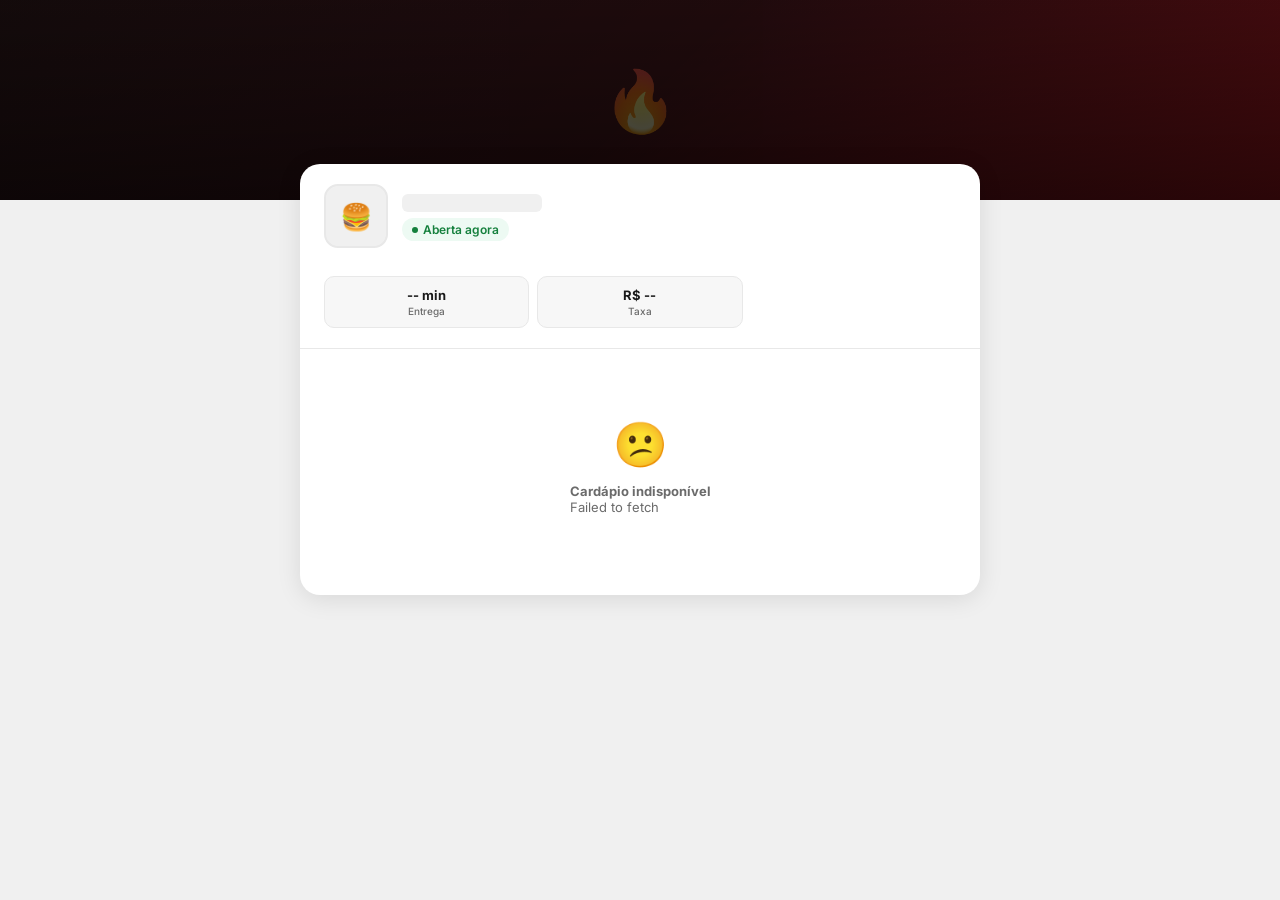
==== commit 8730bc9e: "Update index.html" ====
--- a/index.html
+++ b/index.html
@@ -478,6 +478,16 @@
       <div class="suc-pontos-val">+<span id="suc-pontos-val">0</span> pontos</div>
       <div class="suc-pontos-lbl">adicionados à sua conta de fidelidade</div>
     </div>
+    <!-- Bloco PIX — exibido só quando pagamento for Pix e chave estiver cadastrada -->
+    <div id="suc-pix-wrap" style="display:none; background:#f0fdf4; border:1.5px solid #86efac; border-radius:12px; padding:14px 16px; margin-bottom:12px; text-align:left;">
+      <div style="font-size:11px; font-weight:700; color:#15803d; text-transform:uppercase; letter-spacing:.4px; margin-bottom:6px;">💳 Pague com PIX</div>
+      <div style="font-size:13px; color:#166534; font-weight:600; word-break:break-all;" id="suc-pix-chave">—</div>
+      <div id="suc-pix-titular" style="font-size:11px; color:#16a34a; margin-top:2px;"></div>
+      <button onclick="copiarChavePix()" id="suc-pix-btn"
+        style="margin-top:10px; width:100%; background:#16a34a; color:#fff; border:none; border-radius:8px; padding:10px; font-family:'Inter',sans-serif; font-size:13px; font-weight:700; cursor:pointer; display:flex; align-items:center; justify-content:center; gap:6px;">
+        📋 Copiar chave PIX
+      </button>
+    </div>
     <button class="btn-wpp" onclick="enviarResumoWhatsapp()">
       <svg width="18" height="18" viewBox="0 0 24 24" fill="white"><path d="M17.472 14.382c-.297-.149-1.758-.867-2.03-.967-.273-.099-.471-.148-.67.15-.197.297-.767.966-.94 1.164-.173.199-.347.223-.644.075-.297-.15-1.255-.463-2.39-1.475-.883-.788-1.48-1.761-1.653-2.059-.173-.297-.018-.458.13-.606.134-.133.298-.347.446-.52.149-.174.198-.298.298-.497.099-.198.05-.371-.025-.52-.075-.149-.669-1.612-.916-2.207-.242-.579-.487-.5-.669-.51-.173-.008-.371-.01-.57-.01-.198 0-.52.074-.792.372-.272.297-1.04 1.016-1.04 2.479 0 1.462 1.065 2.875 1.213 3.074.149.198 2.096 3.2 5.077 4.487.709.306 1.262.489 1.694.625.712.227 1.36.195 1.871.118.571-.085 1.758-.719 2.006-1.413.248-.694.248-1.289.173-1.413-.074-.124-.272-.198-.57-.347m-5.421 7.403h-.004a9.87 9.87 0 01-5.031-1.378l-.361-.214-3.741.982.998-3.648-.235-.374a9.86 9.86 0 01-1.51-5.26c.001-5.45 4.436-9.884 9.888-9.884 2.64 0 5.122 1.03 6.988 2.898a9.825 9.825 0 012.893 6.994c-.003 5.45-4.437 9.884-9.885 9.884m8.413-18.297A11.815 11.815 0 0012.05 0C5.495 0 .16 5.335.157 11.892c0 2.096.547 4.142 1.588 5.945L.057 24l6.305-1.654a11.882 11.882 0 005.683 1.448h.005c6.554 0 11.89-5.335 11.893-11.893a11.821 11.821 0 00-3.48-8.413z"/></svg>
       Enviar resumo no WhatsApp
@@ -680,7 +690,9 @@
             aberta         = !lojaPausada && !lojaForaHorario;
             // Restaura config de fidelidade para pill aparecer corretamente desde o inicio
             db.fidelidade = cached.db.fidelidadeCfg || null;
-            db.wppNumero  = cached.db.wppNumero || '';
+            db.wppNumero  = cached.db.wppNumero  || '';
+            db.pixChave   = cached.db.pixChave   || '';
+            db.pixTitular = cached.db.pixTitular || '';
             if (db.fidelidade) {
                 try { localStorage.setItem('f_fidelidade_cfg', JSON.stringify(db.fidelidade)); } catch(e) {}
             }
@@ -717,7 +729,11 @@
             // Salva REST_ID no cache por 24h para pular esse roundtrip na próxima visita
             try { localStorage.setItem('zira_slug_' + REST_SLUG, JSON.stringify({id: REST_ID, ts: Date.now()})); } catch(e) {}
         }
-        if (!restRows) restRows = [{ id: REST_ID, nome: '', slug: REST_SLUG, ativo: true }];
+        // Se REST_ID veio do cache, busca o ativo atualizado do restaurante
+        if (!restRows) {
+            const restCheck = await supaFetch('restaurantes?id=eq.' + REST_ID + '&select=id,nome,slug,ativo&limit=1');
+            restRows = restCheck && restCheck[0] ? restCheck : [{ id: REST_ID, nome: '', slug: REST_SLUG, ativo: true }];
+        }
         const rest = restRows[0];
 
         // Verificação de pagamento + cardápio em paralelo (não mais sequencial)
@@ -731,8 +747,14 @@
             supaFetch('horarios?restaurante_id=eq.'+REST_ID+'&select=*&limit=1'),
             supaFetch('integracoes?restaurante_id=eq.'+REST_ID+'&select=dados&limit=1'),
             supaFetch('fidelidade_config?restaurante_id=eq.'+REST_ID+'&select=*&limit=1'),
-            supaFetch('whatsapp_config?restaurante_id=eq.'+REST_ID+'&select=numero_restaurante&limit=1')
+            supaFetch('whatsapp_config?restaurante_id=eq.'+REST_ID+'&select=numero_restaurante,pix_chave,pix_titular&limit=1')
         ]);
+
+        // Verifica se restaurante está ativo
+        if (restRows && restRows[0] && restRows[0].ativo === false) {
+            document.getElementById('cardapio-bloqueio').style.display = 'flex';
+            return;
+        }
 
         // Verifica pagamento com os dados que já vieram no Promise.all
         if (pgtoRows && pgtoRows[0]) {
@@ -781,6 +803,8 @@
         // Salvar numero_restaurante do WhatsApp em db
         db.wppNumero = (wppRows && wppRows[0] && wppRows[0].numero_restaurante) ? wppRows[0].numero_restaurante.replace(/\D/g,'') : '';
         if (db.wppNumero.length === 10 || db.wppNumero.length === 11) db.wppNumero = '55' + db.wppNumero;
+        db.pixChave   = (wppRows && wppRows[0] && wppRows[0].pix_chave)   || '';
+        db.pixTitular = (wppRows && wppRows[0] && wppRows[0].pix_titular) || '';
 
         // Salvar fidelidade em db (igual à taxa) e localStorage
         if (fidRows && fidRows[0]) {
@@ -835,7 +859,9 @@
                     lojaPausada: lojaPausada,
                     lojaForaHorario: lojaForaHorario,
                     fidelidadeCfg: db.fidelidade !== undefined ? db.fidelidade : undefined,
-                    wppNumero: db.wppNumero || ''
+                    wppNumero: db.wppNumero || '',
+                    pixChave: db.pixChave || '',
+                    pixTitular: db.pixTitular || ''
                 }
             }));
         } catch(e) {}
@@ -884,9 +910,9 @@
 // Atualização em background — roda após renderizar do cache
 async function _initBackground(cacheKey) {
     try {
-        // REST_ID já está carregado do init principal — não precisa buscar de novo
+        // REST_ID já está carregado do init principal — busca ativo sempre para verificar bloqueio
+        let restRows;
         if (!REST_ID) {
-            let restRows;
             if (REST_SLUG) {
                 restRows = await supaFetch('restaurantes?slug=eq.' + encodeURIComponent(REST_SLUG) + '&select=id,nome,slug,ativo');
             } else {
@@ -894,6 +920,8 @@
             }
             if (!restRows || !restRows[0]) return;
             REST_ID = restRows[0].id;
+        } else {
+            restRows = await supaFetch('restaurantes?id=eq.' + REST_ID + '&select=id,nome,slug,ativo&limit=1');
         }
 
         const [pgtoRows, cats, prods, comps, cfgRows, txRows, horRows, intRows, fidRows, wppRows] = await Promise.all([
@@ -906,8 +934,14 @@
             supaFetch('horarios?restaurante_id=eq.'+REST_ID+'&select=*&limit=1'),
             supaFetch('integracoes?restaurante_id=eq.'+REST_ID+'&select=dados&limit=1'),
             supaFetch('fidelidade_config?restaurante_id=eq.'+REST_ID+'&select=*&limit=1'),
-            supaFetch('whatsapp_config?restaurante_id=eq.'+REST_ID+'&select=numero_restaurante&limit=1')
+            supaFetch('whatsapp_config?restaurante_id=eq.'+REST_ID+'&select=numero_restaurante,pix_chave,pix_titular&limit=1')
         ]);
+
+        // Verifica se restaurante está ativo
+        if (restRows && restRows[0] && restRows[0].ativo === false) {
+            document.getElementById('cardapio-bloqueio').style.display = 'flex';
+            return;
+        }
 
         // Verifica bloqueio
         if (pgtoRows && pgtoRows[0]) {
@@ -948,6 +982,8 @@
         pixelInicializar(db.integracoes);
         // Atualiza numero do restaurante no WhatsApp
         if (wppRows && wppRows[0] && wppRows[0].numero_restaurante) {
+            db.pixChave   = wppRows[0].pix_chave   || '';
+            db.pixTitular = wppRows[0].pix_titular || '';
             var _n = wppRows[0].numero_restaurante.replace(/\D/g,'');
             db.wppNumero = (_n.length === 10 || _n.length === 11) ? '55' + _n : _n;
         }
@@ -986,7 +1022,9 @@
                       cfg: db.cfg, txCfg: db.txCfg, horarios: db.horarios,
                       integracoes: db.integracoes, lojaPausada, lojaForaHorario,
                       fidelidadeCfg: db.fidelidade !== undefined ? db.fidelidade : undefined,
-                      wppNumero: db.wppNumero || '' }
+                      wppNumero: db.wppNumero || '',
+                      pixChave: db.pixChave || '',
+                      pixTitular: db.pixTitular || '' }
             }));
         } catch(e) {}
     } catch(e) { console.warn('[BG] Erro na atualização em background:', e.message); }
@@ -1377,11 +1415,44 @@
     fidelMostrarSucesso(pedido.total);
     // Disparar evento de compra no Pixel da Meta
     pixelPurchase(pedido);
+    // Mostra bloco PIX se pagamento for Pix e chave estiver cadastrada
+    var pixWrap = document.getElementById('suc-pix-wrap');
+    if (pixWrap) {
+        if ((pedido.pagamento||'').toLowerCase() === 'pix' && db.pixChave) {
+            document.getElementById('suc-pix-chave').textContent = db.pixChave;
+            var titEl = document.getElementById('suc-pix-titular');
+            if (titEl) titEl.textContent = db.pixTitular ? 'Titular: ' + db.pixTitular : '';
+            pixWrap.style.display = 'block';
+        } else {
+            pixWrap.style.display = 'none';
+        }
+    }
     document.getElementById('sucesso-overlay').classList.add('open');
     btn.disabled=false;btn.textContent='Fazer pedido';
 }
 
 function novoPedido(){carrinho=[];cupomRemover();atualizaFab();document.getElementById('sucesso-overlay').classList.remove('open');document.body.style.overflow='';_pedidoAtualResumo=null;}
+
+function copiarChavePix() {
+    var chave = db.pixChave || '';
+    if (!chave) return;
+    var btn = document.getElementById('suc-pix-btn');
+    try {
+        if (navigator.clipboard && navigator.clipboard.writeText) {
+            navigator.clipboard.writeText(chave).then(function() {
+                if (btn) { btn.textContent = '✅ Chave copiada!'; setTimeout(function(){ btn.innerHTML = '📋 Copiar chave PIX'; }, 2500); }
+            });
+        } else {
+            // Fallback para iOS Safari
+            var el = document.createElement('textarea');
+            el.value = chave; el.style.position = 'fixed'; el.style.opacity = '0';
+            document.body.appendChild(el); el.focus(); el.select();
+            document.execCommand('copy');
+            document.body.removeChild(el);
+            if (btn) { btn.textContent = '✅ Chave copiada!'; setTimeout(function(){ btn.innerHTML = '📋 Copiar chave PIX'; }, 2500); }
+        }
+    } catch(e) { if (btn) btn.textContent = 'Chave: ' + chave; }
+}
 
 var _pedidoAtualResumo = null;
 
@@ -1442,6 +1513,13 @@
         totalReal = Math.max(0, parseFloat(p.subtotal||0) + parseFloat(p.taxaEntrega||0) - parseFloat(p.descontoPontos||0) - parseFloat(p.descontoCupom||0));
     }
     partes.push('Valor Total: R$' + totalReal.toFixed(2).replace('.',','));
+
+    // PIX — só adiciona se pagamento for Pix e chave estiver cadastrada
+    if ((p.pagamento||'').toLowerCase() === 'pix' && db.pixChave) {
+        partes.push('------------------------------');
+        partes.push('\uD83D\uDCB3 PIX para pagamento:');
+        partes.push('Chave: ' + db.pixChave + (db.pixTitular ? ' (' + db.pixTitular + ')' : ''));
+    }
 
     var msg = encodeURIComponent(partes.join('\n'));
 
@@ -1783,9 +1861,17 @@
 // Verificar se restaurante tem pagamento ativo
 async function verificarPagamentoCardapio(restId) {
     try {
-        const r = await supaFetch('pagamentos?restaurante_id=eq.' + restId + '&select=status_pgto,vencimento&limit=1');
-        if (!r || r.length === 0) return; // sem registro = libera
-        const pgto = r[0];
+        const [pgtoRows, restRows2] = await Promise.all([
+            supaFetch('pagamentos?restaurante_id=eq.' + restId + '&select=status_pgto,vencimento&limit=1'),
+            supaFetch('restaurantes?id=eq.' + restId + '&select=ativo&limit=1')
+        ]);
+        // Verifica se restaurante está ativo
+        if (restRows2 && restRows2[0] && restRows2[0].ativo === false) {
+            document.getElementById('cardapio-bloqueio').style.display = 'flex';
+            return;
+        }
+        if (!pgtoRows || pgtoRows.length === 0) return;
+        const pgto = pgtoRows[0];
         const hoje = new Date(); hoje.setHours(0,0,0,0);
         const venc = pgto.vencimento ? new Date(pgto.vencimento + 'T00:00:00') : null;
         const status = pgto.status_pgto;
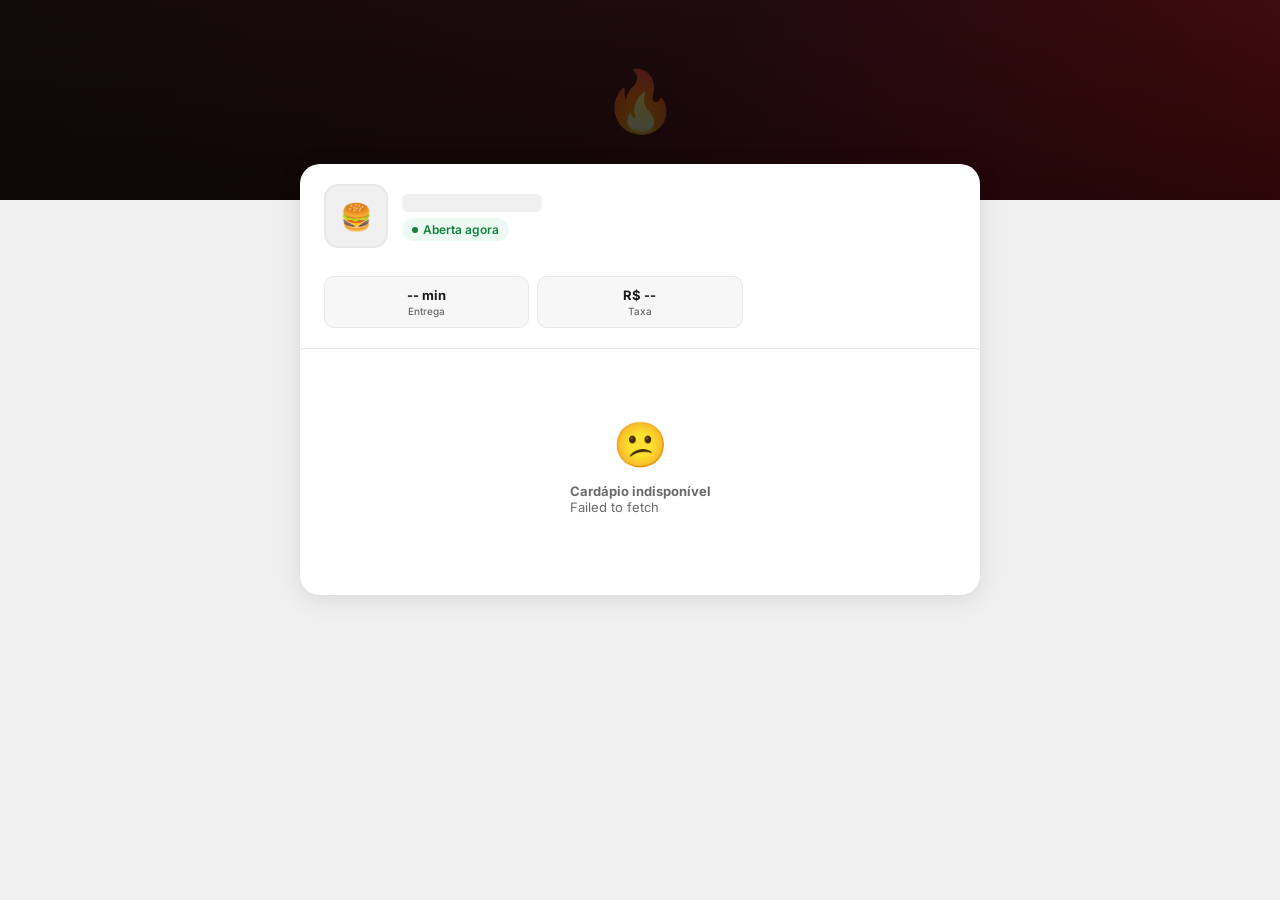
==== commit 2595e1bf: "Update index.html" ====
--- a/index.html
+++ b/index.html
@@ -478,16 +478,6 @@
       <div class="suc-pontos-val">+<span id="suc-pontos-val">0</span> pontos</div>
       <div class="suc-pontos-lbl">adicionados à sua conta de fidelidade</div>
     </div>
-    <!-- Bloco PIX — exibido só quando pagamento for Pix e chave estiver cadastrada -->
-    <div id="suc-pix-wrap" style="display:none; background:#f0fdf4; border:1.5px solid #86efac; border-radius:12px; padding:14px 16px; margin-bottom:12px; text-align:left;">
-      <div style="font-size:11px; font-weight:700; color:#15803d; text-transform:uppercase; letter-spacing:.4px; margin-bottom:6px;">💳 Pague com PIX</div>
-      <div style="font-size:13px; color:#166534; font-weight:600; word-break:break-all;" id="suc-pix-chave">—</div>
-      <div id="suc-pix-titular" style="font-size:11px; color:#16a34a; margin-top:2px;"></div>
-      <button onclick="copiarChavePix()" id="suc-pix-btn"
-        style="margin-top:10px; width:100%; background:#16a34a; color:#fff; border:none; border-radius:8px; padding:10px; font-family:'Inter',sans-serif; font-size:13px; font-weight:700; cursor:pointer; display:flex; align-items:center; justify-content:center; gap:6px;">
-        📋 Copiar chave PIX
-      </button>
-    </div>
     <button class="btn-wpp" onclick="enviarResumoWhatsapp()">
       <svg width="18" height="18" viewBox="0 0 24 24" fill="white"><path d="M17.472 14.382c-.297-.149-1.758-.867-2.03-.967-.273-.099-.471-.148-.67.15-.197.297-.767.966-.94 1.164-.173.199-.347.223-.644.075-.297-.15-1.255-.463-2.39-1.475-.883-.788-1.48-1.761-1.653-2.059-.173-.297-.018-.458.13-.606.134-.133.298-.347.446-.52.149-.174.198-.298.298-.497.099-.198.05-.371-.025-.52-.075-.149-.669-1.612-.916-2.207-.242-.579-.487-.5-.669-.51-.173-.008-.371-.01-.57-.01-.198 0-.52.074-.792.372-.272.297-1.04 1.016-1.04 2.479 0 1.462 1.065 2.875 1.213 3.074.149.198 2.096 3.2 5.077 4.487.709.306 1.262.489 1.694.625.712.227 1.36.195 1.871.118.571-.085 1.758-.719 2.006-1.413.248-.694.248-1.289.173-1.413-.074-.124-.272-.198-.57-.347m-5.421 7.403h-.004a9.87 9.87 0 01-5.031-1.378l-.361-.214-3.741.982.998-3.648-.235-.374a9.86 9.86 0 01-1.51-5.26c.001-5.45 4.436-9.884 9.888-9.884 2.64 0 5.122 1.03 6.988 2.898a9.825 9.825 0 012.893 6.994c-.003 5.45-4.437 9.884-9.885 9.884m8.413-18.297A11.815 11.815 0 0012.05 0C5.495 0 .16 5.335.157 11.892c0 2.096.547 4.142 1.588 5.945L.057 24l6.305-1.654a11.882 11.882 0 005.683 1.448h.005c6.554 0 11.89-5.335 11.893-11.893a11.821 11.821 0 00-3.48-8.413z"/></svg>
       Enviar resumo no WhatsApp
@@ -642,18 +632,11 @@
 }
 
 async function supaFetch(path) {
-    const controller = new AbortController();
-    const timeout = setTimeout(() => controller.abort(), 8000); // 8s timeout
-    try {
-        const r = await fetch(SUPA_URL + '/rest/v1/' + path, {
-            headers: {'apikey': SUPA_KEY, 'Authorization': 'Bearer ' + SUPA_KEY, 'Connection': 'keep-alive'},
-            signal: controller.signal
-        });
-        if (!r.ok) throw new Error('Supa ' + r.status);
-        return r.json();
-    } finally {
-        clearTimeout(timeout);
-    }
+    const r = await fetch(SUPA_URL + '/rest/v1/' + path, {
+        headers: {'apikey': SUPA_KEY, 'Authorization': 'Bearer ' + SUPA_KEY}
+    });
+    if (!r.ok) throw new Error('Supa ' + r.status);
+    return r.json();
 }
 
 async function init(){
@@ -665,7 +648,7 @@
     // Se já visitou antes, renderiza do cache imediatamente enquanto
     // busca dados frescos em background (estratégia stale-while-revalidate)
     const CACHE_KEY = 'zira_cache_' + (REST_SLUG || 'default');
-    const CACHE_TTL = 10 * 60 * 1000; // 10 minutos
+    const CACHE_TTL = 120 * 60 * 1000; // 2 horas — reduz requests ao Supabase
     const CACHE_VER = 15; // incrementar aqui invalida cache antigo em todos os clientes
     try {
         const cached = JSON.parse(localStorage.getItem(CACHE_KEY) || 'null');
@@ -690,17 +673,15 @@
             aberta         = !lojaPausada && !lojaForaHorario;
             // Restaura config de fidelidade para pill aparecer corretamente desde o inicio
             db.fidelidade = cached.db.fidelidadeCfg || null;
-            db.wppNumero  = cached.db.wppNumero  || '';
-            db.pixChave   = cached.db.pixChave   || '';
-            db.pixTitular = cached.db.pixTitular || '';
+            db.wppNumero  = cached.db.wppNumero || '';
             if (db.fidelidade) {
                 try { localStorage.setItem('f_fidelidade_cfg', JSON.stringify(db.fidelidade)); } catch(e) {}
             }
             renderHeader();
             renderCardapio();
             pixelInicializar(db.integracoes);
-            // Atualiza em background silenciosamente
-            _initBackground(CACHE_KEY);
+            // Background desativado para economizar egress do Supabase
+            // _initBackground(CACHE_KEY);
             return;
         }
         // Cache desatualizado — remove para forcar recarregamento limpo
@@ -729,11 +710,7 @@
             // Salva REST_ID no cache por 24h para pular esse roundtrip na próxima visita
             try { localStorage.setItem('zira_slug_' + REST_SLUG, JSON.stringify({id: REST_ID, ts: Date.now()})); } catch(e) {}
         }
-        // Se REST_ID veio do cache, busca o ativo atualizado do restaurante
-        if (!restRows) {
-            const restCheck = await supaFetch('restaurantes?id=eq.' + REST_ID + '&select=id,nome,slug,ativo&limit=1');
-            restRows = restCheck && restCheck[0] ? restCheck : [{ id: REST_ID, nome: '', slug: REST_SLUG, ativo: true }];
-        }
+        if (!restRows) restRows = [{ id: REST_ID, nome: '', slug: REST_SLUG, ativo: true }];
         const rest = restRows[0];
 
         // Verificação de pagamento + cardápio em paralelo (não mais sequencial)
@@ -747,14 +724,8 @@
             supaFetch('horarios?restaurante_id=eq.'+REST_ID+'&select=*&limit=1'),
             supaFetch('integracoes?restaurante_id=eq.'+REST_ID+'&select=dados&limit=1'),
             supaFetch('fidelidade_config?restaurante_id=eq.'+REST_ID+'&select=*&limit=1'),
-            supaFetch('whatsapp_config?restaurante_id=eq.'+REST_ID+'&select=numero_restaurante,pix_chave,pix_titular&limit=1')
+            supaFetch('whatsapp_config?restaurante_id=eq.'+REST_ID+'&select=numero_restaurante&limit=1')
         ]);
-
-        // Verifica se restaurante está ativo
-        if (restRows && restRows[0] && restRows[0].ativo === false) {
-            document.getElementById('cardapio-bloqueio').style.display = 'flex';
-            return;
-        }
 
         // Verifica pagamento com os dados que já vieram no Promise.all
         if (pgtoRows && pgtoRows[0]) {
@@ -786,8 +757,8 @@
             cidade: cfg.cidade || '',
             logo: cfg.logo || '',
             capa: cfg.capa || '',
-            minPedido: parseFloat(cfg.valor_minimo || cfg.delivery_minimo) || 0
-            // taxaEntrega removido — usa sempre db.txCfg.taxaPadrao (tabela taxas_entrega)
+            minPedido: parseFloat(cfg.valor_minimo || cfg.delivery_minimo) || 0,
+            taxaEntrega: parseFloat(cfg.taxa_entrega) || 0
         };
         // taxas_entrega salva tudo dentro de dados:{...} no Supabase
         var _tx = (txRows&&txRows[0]) ? (txRows[0].dados || txRows[0]) : {};
@@ -803,8 +774,6 @@
         // Salvar numero_restaurante do WhatsApp em db
         db.wppNumero = (wppRows && wppRows[0] && wppRows[0].numero_restaurante) ? wppRows[0].numero_restaurante.replace(/\D/g,'') : '';
         if (db.wppNumero.length === 10 || db.wppNumero.length === 11) db.wppNumero = '55' + db.wppNumero;
-        db.pixChave   = (wppRows && wppRows[0] && wppRows[0].pix_chave)   || '';
-        db.pixTitular = (wppRows && wppRows[0] && wppRows[0].pix_titular) || '';
 
         // Salvar fidelidade em db (igual à taxa) e localStorage
         if (fidRows && fidRows[0]) {
@@ -859,9 +828,7 @@
                     lojaPausada: lojaPausada,
                     lojaForaHorario: lojaForaHorario,
                     fidelidadeCfg: db.fidelidade !== undefined ? db.fidelidade : undefined,
-                    wppNumero: db.wppNumero || '',
-                    pixChave: db.pixChave || '',
-                    pixTitular: db.pixTitular || ''
+                    wppNumero: db.wppNumero || ''
                 }
             }));
         } catch(e) {}
@@ -893,7 +860,7 @@
                 aberta = !lojaPausada && !lojaForaHorario;
                 renderHeader();
             } catch(e) {}
-        }, 60000);
+        }, 300000);
 
         // Tentar conectar ao servidor local em background (impressora/SSE)
         if (SERVIDOR) {
@@ -910,9 +877,9 @@
 // Atualização em background — roda após renderizar do cache
 async function _initBackground(cacheKey) {
     try {
-        // REST_ID já está carregado do init principal — busca ativo sempre para verificar bloqueio
-        let restRows;
+        // REST_ID já está carregado do init principal — não precisa buscar de novo
         if (!REST_ID) {
+            let restRows;
             if (REST_SLUG) {
                 restRows = await supaFetch('restaurantes?slug=eq.' + encodeURIComponent(REST_SLUG) + '&select=id,nome,slug,ativo');
             } else {
@@ -920,8 +887,6 @@
             }
             if (!restRows || !restRows[0]) return;
             REST_ID = restRows[0].id;
-        } else {
-            restRows = await supaFetch('restaurantes?id=eq.' + REST_ID + '&select=id,nome,slug,ativo&limit=1');
         }
 
         const [pgtoRows, cats, prods, comps, cfgRows, txRows, horRows, intRows, fidRows, wppRows] = await Promise.all([
@@ -934,14 +899,8 @@
             supaFetch('horarios?restaurante_id=eq.'+REST_ID+'&select=*&limit=1'),
             supaFetch('integracoes?restaurante_id=eq.'+REST_ID+'&select=dados&limit=1'),
             supaFetch('fidelidade_config?restaurante_id=eq.'+REST_ID+'&select=*&limit=1'),
-            supaFetch('whatsapp_config?restaurante_id=eq.'+REST_ID+'&select=numero_restaurante,pix_chave,pix_titular&limit=1')
+            supaFetch('whatsapp_config?restaurante_id=eq.'+REST_ID+'&select=numero_restaurante&limit=1')
         ]);
-
-        // Verifica se restaurante está ativo
-        if (restRows && restRows[0] && restRows[0].ativo === false) {
-            document.getElementById('cardapio-bloqueio').style.display = 'flex';
-            return;
-        }
 
         // Verifica bloqueio
         if (pgtoRows && pgtoRows[0]) {
@@ -968,8 +927,8 @@
         db.comps       = (comps||[]).map(c => ({id: c.id, title: c.titulo||c.nome||'', type: c.tipo||'check', options: c.opcoes||[]}));
         db.cfg         = { nomeMarca: cfg.nome_marca||rest.nome, nomeUnidade: cfg.nome_unidade||rest.nome,
                            cidade: cfg.cidade||'', logo: cfg.logo||'', capa: cfg.capa||'',
-                           minPedido: parseFloat(cfg.valor_minimo||cfg.delivery_minimo)||0
-                           /* taxaEntrega removido — usa sempre db.txCfg.taxaPadrao (tabela taxas_entrega) */ };
+                           minPedido: parseFloat(cfg.valor_minimo||cfg.delivery_minimo)||0,
+                           taxaEntrega: parseFloat(cfg.taxa_entrega)||0 };
         // taxas_entrega salva tudo dentro de dados:{...} no Supabase
         var _tx2 = (txRows&&txRows[0]) ? (txRows[0].dados || txRows[0]) : {};
         db.txCfg = {
@@ -982,8 +941,6 @@
         pixelInicializar(db.integracoes);
         // Atualiza numero do restaurante no WhatsApp
         if (wppRows && wppRows[0] && wppRows[0].numero_restaurante) {
-            db.pixChave   = wppRows[0].pix_chave   || '';
-            db.pixTitular = wppRows[0].pix_titular || '';
             var _n = wppRows[0].numero_restaurante.replace(/\D/g,'');
             db.wppNumero = (_n.length === 10 || _n.length === 11) ? '55' + _n : _n;
         }
@@ -1022,9 +979,7 @@
                       cfg: db.cfg, txCfg: db.txCfg, horarios: db.horarios,
                       integracoes: db.integracoes, lojaPausada, lojaForaHorario,
                       fidelidadeCfg: db.fidelidade !== undefined ? db.fidelidade : undefined,
-                      wppNumero: db.wppNumero || '',
-                      pixChave: db.pixChave || '',
-                      pixTitular: db.pixTitular || '' }
+                      wppNumero: db.wppNumero || '' }
             }));
         } catch(e) {}
     } catch(e) { console.warn('[BG] Erro na atualização em background:', e.message); }
@@ -1132,15 +1087,15 @@
         atualizarContagem();
     }
     document.getElementById('info-entrega').textContent=(tx.tempoEntrega||40)+' min';
-    // Taxa: usa SEMPRE tx.taxaPadrao (tabela taxas_entrega — configurado em Taxas e Entrega)
-    var taxa = parseFloat(tx.taxaPadrao || 0);
+    // Taxa: usa cfg.taxaEntrega (do admin) se disponível, senão tx.taxaPadrao
+    var taxa = parseFloat(c.taxaEntrega || tx.taxaPadrao || 0);
     var taxaEl = document.getElementById('info-taxa');
     var taxaPill = document.getElementById('info-taxa-pill');
     if (taxa > 0) {
         taxaEl.textContent = money(taxa);
     } else {
-        // Só mostra "Grátis" se taxas_entrega já foi carregada
-        var taxaCarregada = (tx.taxaPadrao !== undefined);
+        // Só mostra "Grátis" se a taxa realmente foi carregada (não placeholder)
+        var taxaCarregada = (c.taxaEntrega !== undefined) || (tx.taxaPadrao !== undefined);
         taxaEl.textContent = taxaCarregada ? 'Grátis' : 'R$ --';
     }
     // Pill de fidelidade — lê de db.fidelidade (igual taxa lê de db.txCfg)
@@ -1271,7 +1226,7 @@
 }
 function atualizaResumo(){
     var sub=carrinho.reduce(function(s,it){return s+subTotal(it);},0);
-    var taxa=tipoAtual==='Entrega'?parseFloat((db.txCfg||{}).taxaPadrao||0):0;
+    var taxa=tipoAtual==='Entrega'?parseFloat((db.txCfg||{}).taxaPadrao||(db.cfg||{}).taxaEntrega||0):0;
     var desc=fidelGetDesconto();
     var descCupom=cupomGetDesconto(sub,taxa);
     var taxaDisplay=(cupomAtual&&cupomAtual.tipo==='frete')?0:taxa;
@@ -1415,44 +1370,11 @@
     fidelMostrarSucesso(pedido.total);
     // Disparar evento de compra no Pixel da Meta
     pixelPurchase(pedido);
-    // Mostra bloco PIX se pagamento for Pix e chave estiver cadastrada
-    var pixWrap = document.getElementById('suc-pix-wrap');
-    if (pixWrap) {
-        if ((pedido.pagamento||'').toLowerCase() === 'pix' && db.pixChave) {
-            document.getElementById('suc-pix-chave').textContent = db.pixChave;
-            var titEl = document.getElementById('suc-pix-titular');
-            if (titEl) titEl.textContent = db.pixTitular ? 'Titular: ' + db.pixTitular : '';
-            pixWrap.style.display = 'block';
-        } else {
-            pixWrap.style.display = 'none';
-        }
-    }
     document.getElementById('sucesso-overlay').classList.add('open');
     btn.disabled=false;btn.textContent='Fazer pedido';
 }
 
 function novoPedido(){carrinho=[];cupomRemover();atualizaFab();document.getElementById('sucesso-overlay').classList.remove('open');document.body.style.overflow='';_pedidoAtualResumo=null;}
-
-function copiarChavePix() {
-    var chave = db.pixChave || '';
-    if (!chave) return;
-    var btn = document.getElementById('suc-pix-btn');
-    try {
-        if (navigator.clipboard && navigator.clipboard.writeText) {
-            navigator.clipboard.writeText(chave).then(function() {
-                if (btn) { btn.textContent = '✅ Chave copiada!'; setTimeout(function(){ btn.innerHTML = '📋 Copiar chave PIX'; }, 2500); }
-            });
-        } else {
-            // Fallback para iOS Safari
-            var el = document.createElement('textarea');
-            el.value = chave; el.style.position = 'fixed'; el.style.opacity = '0';
-            document.body.appendChild(el); el.focus(); el.select();
-            document.execCommand('copy');
-            document.body.removeChild(el);
-            if (btn) { btn.textContent = '✅ Chave copiada!'; setTimeout(function(){ btn.innerHTML = '📋 Copiar chave PIX'; }, 2500); }
-        }
-    } catch(e) { if (btn) btn.textContent = 'Chave: ' + chave; }
-}
 
 var _pedidoAtualResumo = null;
 
@@ -1513,13 +1435,6 @@
         totalReal = Math.max(0, parseFloat(p.subtotal||0) + parseFloat(p.taxaEntrega||0) - parseFloat(p.descontoPontos||0) - parseFloat(p.descontoCupom||0));
     }
     partes.push('Valor Total: R$' + totalReal.toFixed(2).replace('.',','));
-
-    // PIX — só adiciona se pagamento for Pix e chave estiver cadastrada
-    if ((p.pagamento||'').toLowerCase() === 'pix' && db.pixChave) {
-        partes.push('------------------------------');
-        partes.push('\uD83D\uDCB3 PIX para pagamento:');
-        partes.push('Chave: ' + db.pixChave + (db.pixTitular ? ' (' + db.pixTitular + ')' : ''));
-    }
 
     var msg = encodeURIComponent(partes.join('\n'));
 
@@ -1861,17 +1776,9 @@
 // Verificar se restaurante tem pagamento ativo
 async function verificarPagamentoCardapio(restId) {
     try {
-        const [pgtoRows, restRows2] = await Promise.all([
-            supaFetch('pagamentos?restaurante_id=eq.' + restId + '&select=status_pgto,vencimento&limit=1'),
-            supaFetch('restaurantes?id=eq.' + restId + '&select=ativo&limit=1')
-        ]);
-        // Verifica se restaurante está ativo
-        if (restRows2 && restRows2[0] && restRows2[0].ativo === false) {
-            document.getElementById('cardapio-bloqueio').style.display = 'flex';
-            return;
-        }
-        if (!pgtoRows || pgtoRows.length === 0) return;
-        const pgto = pgtoRows[0];
+        const r = await supaFetch('pagamentos?restaurante_id=eq.' + restId + '&select=status_pgto,vencimento&limit=1');
+        if (!r || r.length === 0) return; // sem registro = libera
+        const pgto = r[0];
         const hoje = new Date(); hoje.setHours(0,0,0,0);
         const venc = pgto.vencimento ? new Date(pgto.vencimento + 'T00:00:00') : null;
         const status = pgto.status_pgto;
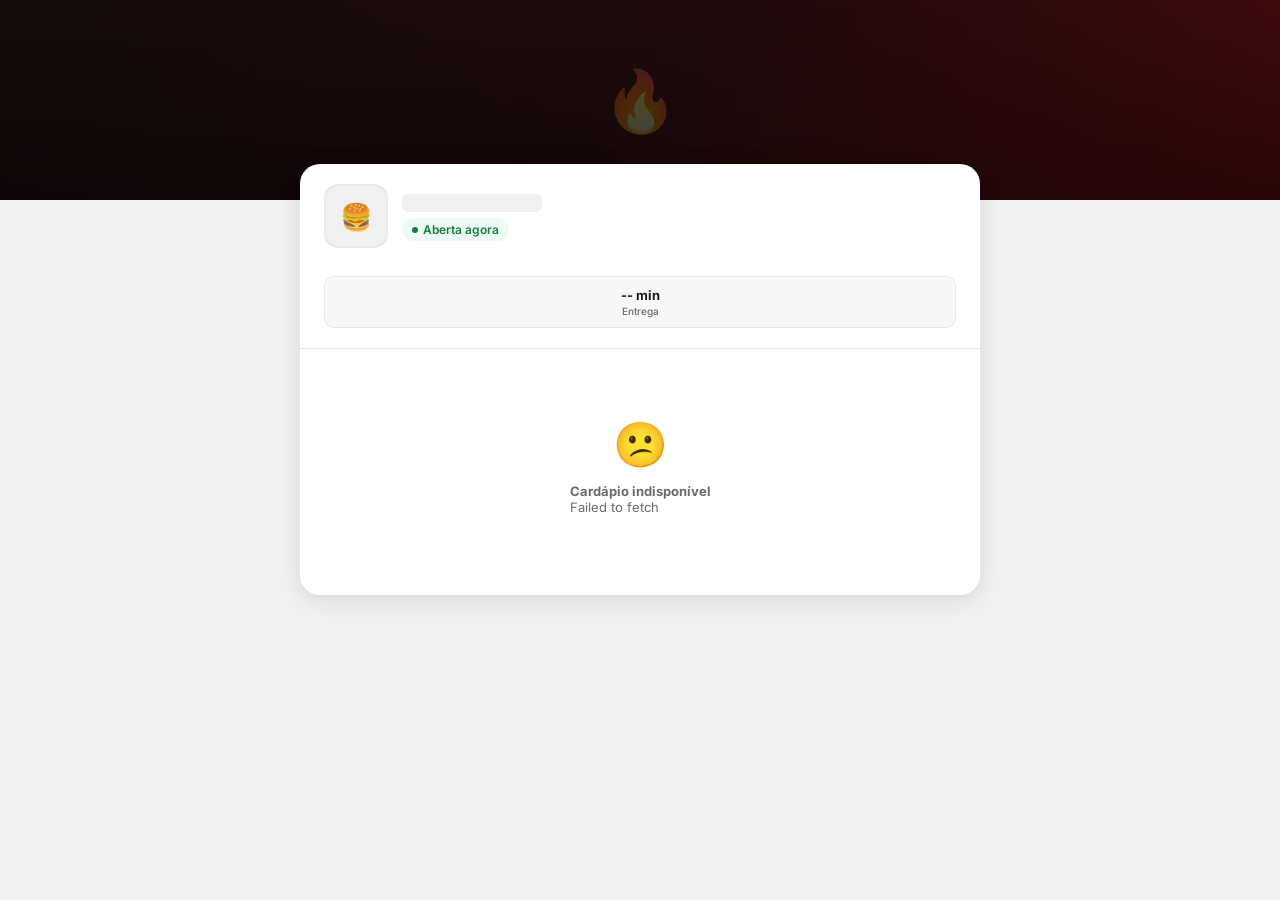
==== commit 62e0e50f: "Calcula a taxa de entrega no cardápio por CEP ou pelo nome da rua. Também corrige pausa da loja, rai" ====
--- a/index.html
+++ b/index.html
@@ -61,7 +61,8 @@
 .status-dot{width:6px;height:6px;border-radius:50%;background:currentColor;}
 
 /* INFO PILLS */
-.info-grid{display:grid;grid-template-columns:repeat(3,1fr);gap:8px;padding:0 24px 20px;}
+.info-grid{display:flex;gap:8px;padding:0 24px 20px;}
+.info-grid .info-pill{flex:1;}
 .info-pill{background:#f7f7f7;border-radius:10px;padding:10px 8px;text-align:center;border:1px solid var(--border);}
 .info-val{font-size:13px;font-weight:700;color:var(--text);}
 .info-lbl{font-size:10px;color:var(--sub);margin-top:2px;font-weight:500;}
@@ -214,9 +215,14 @@
 
 /* AUTOCOMPLETE */
 .campo-rel{position:relative;}
-.sug-list{position:absolute;left:0;right:0;top:100%;background:var(--white);border:1.5px solid var(--border);border-top:none;border-radius:0 0 10px 10px;box-shadow:0 8px 24px rgba(0,0,0,.1);z-index:999;max-height:180px;overflow-y:auto;}
-.sug-item{padding:10px 13px;font-size:13px;cursor:pointer;border-bottom:1px solid var(--border);color:var(--text);}
+.cep-status{font-size:11px;color:#64748b;margin-top:5px;min-height:14px;}
+.cep-status.ok{color:#15803d;}
+.cep-status.err{color:#dc2626;}
+.sug-list{position:absolute;left:0;right:0;top:100%;background:var(--white);border:1.5px solid var(--border);border-top:none;border-radius:0 0 10px 10px;box-shadow:0 8px 24px rgba(0,0,0,.12);z-index:2000;max-height:220px;overflow-y:auto;}
+.sug-item{padding:10px 13px;cursor:pointer;border-bottom:1px solid var(--border);color:var(--text);}
 .sug-item:hover{background:#f7f7f7;}
+.sug-item-rua{font-size:13px;font-weight:600;color:var(--text);}
+.sug-item-sub{font-size:11px;color:var(--sub);margin-top:2px;}
 
 /* SUCESSO */
 .sucesso-box{background:var(--white);border-radius:20px;padding:38px 28px;text-align:center;max-width:320px;width:88%;animation:popIn .3s cubic-bezier(.22,.68,0,1.2);}
@@ -295,10 +301,10 @@
     </div>
   </div>
 
-  <!-- Info pills: Entrega | Taxa | Pontos (pontos oculto se fidelidade inativa) -->
+  <!-- Info pills: Entrega | Pontos (pontos oculto se fidelidade inativa). Taxa some daqui: depende do endereço. -->
   <div class="info-grid" id="info-grid">
     <div class="info-pill"><div class="info-val" id="info-entrega">-- min</div><div class="info-lbl">Entrega</div></div>
-    <div class="info-pill" id="info-taxa-pill">
+    <div class="info-pill" id="info-taxa-pill" style="display:none;">
       <div class="info-val" id="info-taxa">R$ --</div>
       <div class="info-lbl">Taxa</div>
     </div>
@@ -412,16 +418,22 @@
       <div class="campo"><label class="campo-lbl">WhatsApp</label><input id="ch-tel" type="tel" placeholder="(00) 00000-0000" oninput="fidelAtualizaSaldo()"></div>
       <div id="wrap-end">
         <div class="sec-title" style="margin-top:6px;">Endereço</div>
+        <div class="campo">
+          <label class="campo-lbl">CEP</label>
+          <input id="ch-cep" type="tel" inputmode="numeric" placeholder="00000-000" maxlength="9" autocomplete="postal-code" oninput="onCepInput()">
+          <div class="cep-status" id="ch-cep-status">Não sabe o CEP? Digite a rua abaixo</div>
+        </div>
         <div class="campo campo-rel">
           <label class="campo-lbl">Rua / Avenida</label>
-          <input id="ch-rua" type="text" placeholder="Nome da rua" oninput="buscaEnd()" autocomplete="off">
+          <input id="ch-rua" type="text" placeholder="Digite a rua ou avenida" oninput="buscaEnd()" onblur="onRuaBlur()" autocomplete="off">
           <div class="sug-list" id="ch-sugs" style="display:none;"></div>
         </div>
         <div class="campo-row">
-          <div class="campo"><label class="campo-lbl">Nº</label><input id="ch-num" type="text" placeholder="Nº"></div>
+          <div class="campo"><label class="campo-lbl">Nº</label><input id="ch-num" type="text" placeholder="Nº" onblur="onNumBlur()"></div>
           <div class="campo"><label class="campo-lbl">Bairro</label><input id="ch-bairro" type="text" placeholder="Bairro"></div>
         </div>
         <div class="campo"><label class="campo-lbl">Complemento</label><input id="ch-comp" type="text" placeholder="Apto, casa..."></div>
+        <div class="campo"><label class="campo-lbl">Cidade</label><input id="ch-cidade" type="text" placeholder="Cidade"></div>
       </div>
       <div class="sec-title" style="margin-top:6px;">Pagamento</div>
       <div class="pgto-grid">
@@ -438,7 +450,7 @@
       <div class="cupom-wrap">
         <div class="sec-title">Cupom de desconto</div>
         <div class="cupom-row">
-          <input class="cupom-input" id="cupom-input" type="text" placeholder="Ã³digo do cupom" maxlength="20">
+          <input class="cupom-input" id="cupom-input" type="text" placeholder="Código do cupom" maxlength="20">
           <button class="cupom-btn" onclick="cupomAplicar()">Aplicar</button>
         </div>
         <div id="cupom-tag" style="display:none;">
@@ -498,6 +510,244 @@
 var lojaPausada=false,lojaForaHorario=false; // separados para banner diferente
 var REST_SLUG = null;
 var REST_ID   = null;
+var _statusPollTimer = null;
+var _horarioTimer = null;
+
+function montarTxCfg(raw) {
+    var _tx = raw || {};
+    var raios = Array.isArray(_tx.raios) ? _tx.raios : [];
+    var taxaPadrao = parseFloat(_tx.taxaPadrao || _tx.taxa_padrao);
+    if (isNaN(taxaPadrao)) taxaPadrao = 0;
+    var taxasRaio = raios.map(function(r){ return parseFloat(r.taxa); }).filter(function(n){ return !isNaN(n) && n >= 0; });
+    // Com raios: mostra a menor taxa (a partir de). Sem raios: taxa padrão da tela Taxas e Entrega.
+    var taxaBase = taxasRaio.length ? Math.min.apply(null, taxasRaio) : taxaPadrao;
+    return {
+        tempoEntrega:  parseInt(_tx.tempoEntrega  || _tx.tempo_entrega  || 40, 10) || 40,
+        tempoRetirada: parseInt(_tx.tempoRetirada || _tx.tempo_retirada || 20, 10) || 20,
+        taxaPadrao:    taxaPadrao,
+        raios:         raios,
+        pedidoMinimo:  parseFloat(_tx.pedidoMinimo) || 0,
+        taxaBase:      taxaBase,
+        centroLat:     parseFloat(_tx.centroLat) || null,
+        centroLng:     parseFloat(_tx.centroLng) || null
+    };
+}
+function taxaEntregaCardapio() {
+    if (tipoAtual !== 'Entrega') return 0;
+    if (_taxaCalculada) return taxaEntregaAtual;
+    return 0;
+}
+
+var taxaEntregaAtual = 0;
+var _taxaCalculada = false;
+var _cepBuscando = false;
+
+function setCepStatus(txt, tipo) {
+    var el = document.getElementById('ch-cep-status');
+    if (!el) return;
+    el.textContent = txt || '';
+    el.className = 'cep-status' + (tipo ? ' ' + tipo : '');
+}
+function setTaxaCalculada(valor) {
+    taxaEntregaAtual = parseFloat(valor) || 0;
+    _taxaCalculada = true;
+    atualizaResumo();
+}
+function aplicarTaxaPadrao() {
+    var tx = db.txCfg || {};
+    var taxa = parseFloat(tx.taxaPadrao) || 0;
+    setTaxaCalculada(taxa);
+}
+function resetTaxaCep() {
+    taxaEntregaAtual = 0;
+    _taxaCalculada = false;
+    atualizaResumo();
+}
+
+function onCepInput() {
+    var el = document.getElementById('ch-cep');
+    if (!el) return;
+    var d = String(el.value || '').replace(/\D/g, '').slice(0, 8);
+    el.value = d.length > 5 ? d.slice(0, 5) + '-' + d.slice(5) : d;
+    if (d.length < 8) {
+        if (!_cepBuscando) {
+            if (!d.length) {
+                setCepStatus('Não sabe o CEP? Digite a rua abaixo');
+            } else {
+                resetTaxaCep();
+                setCepStatus('');
+            }
+        }
+        return;
+    }
+    buscarCep(d);
+}
+
+function preencherEnderecoCep(d) {
+    var rua = document.getElementById('ch-rua');
+    var bairro = document.getElementById('ch-bairro');
+    var cidade = document.getElementById('ch-cidade');
+    if (rua && d.rua) rua.value = d.rua;
+    if (bairro && d.bairro) bairro.value = d.bairro;
+    if (cidade && d.cidade) cidade.value = d.cidade + (d.uf ? ' - ' + d.uf : '');
+    var sugs = document.getElementById('ch-sugs');
+    if (sugs) sugs.style.display = 'none';
+}
+
+function chHaversine(lat1, lng1, lat2, lng2) {
+    var R = 6371;
+    var dLat = (lat2 - lat1) * Math.PI / 180;
+    var dLng = (lng2 - lng1) * Math.PI / 180;
+    var a = Math.sin(dLat/2)*Math.sin(dLat/2) +
+            Math.cos(lat1*Math.PI/180)*Math.cos(lat2*Math.PI/180)*
+            Math.sin(dLng/2)*Math.sin(dLng/2);
+    return R * 2 * Math.atan2(Math.sqrt(a), Math.sqrt(1-a));
+}
+
+function calcularTaxaComCoords(lat, lng) {
+    var tx = db.txCfg || {};
+    var raios = (tx.raios || []).slice().sort(function(a,b){ return parseFloat(a.km) - parseFloat(b.km); });
+    var cLat = parseFloat(tx.centroLat);
+    var cLng = parseFloat(tx.centroLng);
+    if (!raios.length || !cLat || !cLng) {
+        aplicarTaxaPadrao(raios.length ? 'Taxa padrão' : 'Taxa padrão');
+        return;
+    }
+    var dist = chHaversine(cLat, cLng, lat, lng);
+    for (var i = 0; i < raios.length; i++) {
+        if (dist <= parseFloat(raios[i].km)) {
+            var taxa = parseFloat(raios[i].taxa) || 0;
+            setTaxaCalculada(taxa);
+            return;
+        }
+    }
+    aplicarTaxaPadrao('Fora dos raios (' + dist.toFixed(1).replace('.', ',') + ' km) · taxa padrão');
+}
+
+function geocodificarEndereco() {
+    var rua = (document.getElementById('ch-rua') || {}).value || '';
+    if (!String(rua).trim()) return;
+    chGaranteLojaGeo().then(function(){
+        var num = (document.getElementById('ch-num') || {}).value || '';
+        var q = chNormalizaRua(rua) + (num ? ', ' + num : '');
+        var cidade = chCidadeLoja();
+        if (cidade) q += ', ' + cidade;
+        return Promise.all([chBuscaPhoton(q), chBuscaViaCep(rua)]);
+    }).then(function(res){
+        var photon = res[0] || [];
+        var viacep = res[1] || [];
+        if (photon[0] && photon[0].lat != null) {
+            calcularTaxaComCoords(photon[0].lat, photon[0].lng);
+            if (photon[0].cep) chPreencheCep(photon[0].cep);
+            setCepStatus('Taxa calculada pelo endereço', 'ok');
+            return;
+        }
+        if (viacep.length === 1 && viacep[0].cep) {
+            preencheEndSug(viacep[0]);
+            return;
+        }
+        if (viacep.length > 1) {
+            chMostraSugs(viacep);
+            setCepStatus('Selecione a rua na lista para calcular a taxa');
+            return;
+        }
+        setCepStatus('Não encontramos essa rua. Confira o nome ou informe o CEP.', 'err');
+    }).catch(function(){
+        setCepStatus('Não encontramos essa rua. Confira o nome ou informe o CEP.', 'err');
+    });
+}
+
+function buscarCep(cep) {
+    if (_cepBuscando) return;
+    _cepBuscando = true;
+    setCepStatus('Buscando endereço...');
+    fetch('https://brasilapi.com.br/api/cep/v2/' + cep)
+        .then(function(r){ if (!r.ok) throw new Error('cep'); return r.json(); })
+        .then(function(d){
+            preencherEnderecoCep({ rua: d.street, bairro: d.neighborhood, cidade: d.city, uf: d.state });
+            setCepStatus((d.city || '') + (d.state ? ' — ' + d.state : ''), 'ok');
+            var coords = d.location && d.location.coordinates;
+            var lat, lng;
+            if (coords) {
+                if (coords.latitude != null) { lat = coords.latitude; lng = coords.longitude; }
+                else if (Array.isArray(coords) && coords.length >= 2) { lng = coords[0]; lat = coords[1]; }
+            }
+            if (lat && lng && !isNaN(parseFloat(lat)) && !isNaN(parseFloat(lng))) {
+                calcularTaxaComCoords(parseFloat(lat), parseFloat(lng));
+            } else {
+                geocodificarEndereco();
+            }
+        })
+        .catch(function(){
+            return fetch('https://viacep.com.br/ws/' + cep + '/json/')
+                .then(function(r){ return r.json(); })
+                .then(function(d){
+                    if (d.erro) { setCepStatus('CEP não encontrado', 'err'); aplicarTaxaPadrao('CEP não encontrado · taxa padrão'); return; }
+                    preencherEnderecoCep({ rua: d.logradouro, bairro: d.bairro, cidade: d.localidade, uf: d.uf });
+                    setCepStatus((d.localidade || '') + (d.uf ? ' — ' + d.uf : ''), 'ok');
+                    geocodificarEndereco();
+                });
+        })
+        .catch(function(){ setCepStatus('Não foi possível buscar o CEP', 'err'); aplicarTaxaPadrao('Taxa padrão'); })
+        .then(function(){ _cepBuscando = false; });
+}
+
+function _horToMin(s) {
+    var p = String(s || '00:00').split(':');
+    return (parseInt(p[0], 10) || 0) * 60 + (parseInt(p[1], 10) || 0);
+}
+function _periodoAtivo(p, minAtual) {
+    var ini = _horToMin(p.ini);
+    var fim = _horToMin(p.fim || '23:59');
+    if (fim <= ini) return minAtual >= ini || minAtual < fim; // 18:00–02:00
+    return minAtual >= ini && minAtual < fim;
+}
+function calcularForaHorario(horarios) {
+    if (!horarios || !horarios.length) return false;
+    var agora = new Date();
+    var diaSem = agora.getDay();
+    var minAtual = agora.getHours() * 60 + agora.getMinutes();
+    var dia = horarios[diaSem];
+    if (dia && dia.aberta && dia.periodos && dia.periodos.length) {
+        if (dia.periodos.some(function(p){ return _periodoAtivo(p, minAtual); })) return false;
+    }
+    var prev = horarios[(diaSem + 6) % 7];
+    if (prev && prev.aberta && prev.periodos && prev.periodos.length) {
+        var aindaOntem = prev.periodos.some(function(p) {
+            var ini = _horToMin(p.ini), fim = _horToMin(p.fim || '23:59');
+            return fim <= ini && minAtual < fim;
+        });
+        if (aindaOntem) return false;
+    }
+    if (dia && dia.aberta && dia.periodos && dia.periodos.length) return true;
+    if (dia && !dia.aberta) return true;
+    return false;
+}
+function aplicarStatusCardapio() {
+    lojaForaHorario = calcularForaHorario(db.horarios);
+    aberta = !lojaPausada && !lojaForaHorario;
+}
+function iniciarSyncStatusLoja() {
+    if (!REST_ID) return;
+    if (!_horarioTimer) {
+        _horarioTimer = setInterval(function() {
+            aplicarStatusCardapio();
+            renderHeader();
+        }, 30000);
+    }
+    async function puxarStatus() {
+        try {
+            var cfgRows = await supaFetch('configuracoes?restaurante_id=eq.'+REST_ID+'&select=pausada&limit=1');
+            var horRows = await supaFetch('horarios?restaurante_id=eq.'+REST_ID+'&select=dados&limit=1');
+            if (horRows && horRows[0] && horRows[0].dados) db.horarios = horRows[0].dados;
+            lojaPausada = !!(cfgRows && cfgRows[0] && cfgRows[0].pausada);
+            aplicarStatusCardapio();
+            renderHeader();
+        } catch(e) {}
+    }
+    puxarStatus();
+    if (!_statusPollTimer) _statusPollTimer = setInterval(puxarStatus, 15000);
+}
 
 // ── CUPOM ──
 var cupomAtual = null;
@@ -649,7 +899,7 @@
     // busca dados frescos em background (estratégia stale-while-revalidate)
     const CACHE_KEY = 'zira_cache_' + (REST_SLUG || 'default');
     const CACHE_TTL = 120 * 60 * 1000; // 2 horas — reduz requests ao Supabase
-    const CACHE_VER = 15; // incrementar aqui invalida cache antigo em todos os clientes
+    const CACHE_VER = 20; // incrementar aqui invalida cache antigo em todos os clientes
     try {
         const cached = JSON.parse(localStorage.getItem(CACHE_KEY) || 'null');
         const cacheValido = cached
@@ -669,8 +919,7 @@
             db.horarios    = cached.db.horarios;
             db.integracoes = cached.db.integracoes;
             lojaPausada    = !!cached.db.lojaPausada;
-            lojaForaHorario = !!cached.db.lojaForaHorario;
-            aberta         = !lojaPausada && !lojaForaHorario;
+            aplicarStatusCardapio(); // horário sempre pelo relógio atual, não pelo boolean cacheado
             // Restaura config de fidelidade para pill aparecer corretamente desde o inicio
             db.fidelidade = cached.db.fidelidadeCfg || null;
             db.wppNumero  = cached.db.wppNumero || '';
@@ -680,8 +929,7 @@
             renderHeader();
             renderCardapio();
             pixelInicializar(db.integracoes);
-            // Background desativado para economizar egress do Supabase
-            // _initBackground(CACHE_KEY);
+            iniciarSyncStatusLoja();
             return;
         }
         // Cache desatualizado — remove para forcar recarregamento limpo
@@ -757,16 +1005,11 @@
             cidade: cfg.cidade || '',
             logo: cfg.logo || '',
             capa: cfg.capa || '',
-            minPedido: parseFloat(cfg.valor_minimo || cfg.delivery_minimo) || 0,
-            taxaEntrega: parseFloat(cfg.taxa_entrega) || 0
+            minPedido: parseFloat(cfg.valor_minimo || cfg.delivery_minimo) || 0
         };
-        // taxas_entrega salva tudo dentro de dados:{...} no Supabase
+        // Fonte da taxa: tela Taxas e Entrega (tabela taxas_entrega)
         var _tx = (txRows&&txRows[0]) ? (txRows[0].dados || txRows[0]) : {};
-        db.txCfg  = {
-            tempoEntrega:  _tx.tempoEntrega  || _tx.tempo_entrega  || 40,
-            tempoRetirada: _tx.tempoRetirada || _tx.tempo_retirada || 20,
-            taxaPadrao:    parseFloat(_tx.taxaPadrao || _tx.taxa_padrao || 0)
-        };
+        db.txCfg  = montarTxCfg(_tx);
         db.horarios    = (horRows&&horRows[0]) ? (horRows[0].dados || []) : [];
         db.integracoes = (intRows&&intRows[0]) ? (intRows[0].dados || {}) : {};
         pixelInicializar(db.integracoes);
@@ -788,25 +1031,9 @@
             db.fidelidade = null;
         }
 
-        // Verificar se loja está aberta
+        // Verificar se loja está aberta (horário agora + pausa no servidor)
         lojaPausada = !!cfg.pausada;
-        lojaForaHorario = false;
-        if (db.horarios && db.horarios.length) {
-            const agora = new Date();
-            const dia = db.horarios[agora.getDay()];
-            if (dia && dia.aberta && dia.periodos && dia.periodos.length) {
-                const min = agora.getHours()*60+agora.getMinutes();
-                const dentroHorario = dia.periodos.some(p => {
-                    const [ah,am] = (p.ini||'00:00').split(':').map(Number);
-                    const [fh,fm] = (p.fim||'23:59').split(':').map(Number);
-                    return min >= ah*60+am && min < fh*60+fm;
-                });
-                if (!dentroHorario) lojaForaHorario = true;
-            } else if (dia && !dia.aberta) {
-                lojaForaHorario = true;
-            }
-        }
-        aberta = !lojaPausada && !lojaForaHorario;
+        aplicarStatusCardapio();
 
         renderHeader(); renderCardapio();
 
@@ -815,7 +1042,7 @@
             const _cacheKey2 = 'zira_cache_' + (REST_SLUG || 'default');
             localStorage.setItem(_cacheKey2, JSON.stringify({
                 ts: Date.now(),
-                ver: 15,
+                ver: 20,
                 restId: REST_ID,
                 db: {
                     categories: db.categories,
@@ -833,39 +1060,18 @@
             }));
         } catch(e) {}
 
-        // Polling leve a cada 60s para atualizar status da loja em tempo real
-        setInterval(async function() {
-            try {
-                var cfgRows = await supaFetch('configuracoes?restaurante_id=eq.'+REST_ID+'&select=pausada&limit=1');
-                var horRows = await supaFetch('horarios?restaurante_id=eq.'+REST_ID+'&select=dados&limit=1');
-                var cfg2 = (cfgRows && cfgRows[0]) || {};
-                db.horarios = (horRows && horRows[0]) ? (horRows[0].dados || []) : db.horarios;
-                lojaPausada = !!cfg2.pausada;
-                lojaForaHorario = false;
-                if (db.horarios && db.horarios.length) {
-                    var agora2 = new Date();
-                    var dia2 = db.horarios[agora2.getDay()];
-                    if (dia2 && dia2.aberta && dia2.periodos && dia2.periodos.length) {
-                        var min2 = agora2.getHours()*60 + agora2.getMinutes();
-                        var dentro2 = dia2.periodos.some(function(p) {
-                            var ah = parseInt((p.ini||'00:00').split(':')[0]), am = parseInt((p.ini||'00:00').split(':')[1]);
-                            var fh = parseInt((p.fim||'23:59').split(':')[0]), fm = parseInt((p.fim||'23:59').split(':')[1]);
-                            return min2 >= ah*60+am && min2 < fh*60+fm;
-                        });
-                        if (!dentro2) lojaForaHorario = true;
-                    } else if (dia2 && !dia2.aberta) {
-                        lojaForaHorario = true;
-                    }
-                }
-                aberta = !lojaPausada && !lojaForaHorario;
-                renderHeader();
-            } catch(e) {}
-        }, 300000);
+        // Polling de pausa/horário — o cache não pode congelar o status
+        iniciarSyncStatusLoja();
 
         // Tentar conectar ao servidor local em background (impressora/SSE)
         if (SERVIDOR) {
             fetch(SERVIDOR+'/cardapio/dados').then(r=>r.json()).then(d=>{
-                if(d&&d.cfg) { db.cfg=d.cfg; db.txCfg=d.txCfg||db.txCfg; renderHeader(); }
+                if(d&&d.cfg) {
+                    if (d.cfg.nomeMarca) db.cfg.nomeMarca = d.cfg.nomeMarca;
+                    if (d.cfg.logo) db.cfg.logo = d.cfg.logo;
+                    if (d.cfg.capa) db.cfg.capa = d.cfg.capa;
+                    renderHeader();
+                }
             }).catch(()=>{});
         }
 
@@ -927,15 +1133,9 @@
         db.comps       = (comps||[]).map(c => ({id: c.id, title: c.titulo||c.nome||'', type: c.tipo||'check', options: c.opcoes||[]}));
         db.cfg         = { nomeMarca: cfg.nome_marca||rest.nome, nomeUnidade: cfg.nome_unidade||rest.nome,
                            cidade: cfg.cidade||'', logo: cfg.logo||'', capa: cfg.capa||'',
-                           minPedido: parseFloat(cfg.valor_minimo||cfg.delivery_minimo)||0,
-                           taxaEntrega: parseFloat(cfg.taxa_entrega)||0 };
-        // taxas_entrega salva tudo dentro de dados:{...} no Supabase
+                           minPedido: parseFloat(cfg.valor_minimo||cfg.delivery_minimo)||0 };
         var _tx2 = (txRows&&txRows[0]) ? (txRows[0].dados || txRows[0]) : {};
-        db.txCfg = {
-            tempoEntrega:  _tx2.tempoEntrega  || _tx2.tempo_entrega  || 40,
-            tempoRetirada: _tx2.tempoRetirada || _tx2.tempo_retirada || 20,
-            taxaPadrao:    parseFloat(_tx2.taxaPadrao || _tx2.taxa_padrao || 0)
-        };
+        db.txCfg = montarTxCfg(_tx2);
         db.horarios    = (horRows&&horRows[0]) ? (horRows[0].dados||[]) : [];
         db.integracoes = (intRows&&intRows[0]) ? (intRows[0].dados||{}) : {};
         pixelInicializar(db.integracoes);
@@ -957,24 +1157,12 @@
         }
         // Recalcula status da loja
         lojaPausada = !!cfg.pausada;
-        lojaForaHorario = false;
-        if (db.horarios && db.horarios.length) {
-            var agora = new Date(), dia = db.horarios[agora.getDay()];
-            if (dia && dia.aberta && dia.periodos && dia.periodos.length) {
-                var min = agora.getHours()*60+agora.getMinutes();
-                if (!dia.periodos.some(function(p){
-                    var ah=parseInt((p.ini||'00:00').split(':')[0]),am=parseInt((p.ini||'00:00').split(':')[1]);
-                    var fh=parseInt((p.fim||'23:59').split(':')[0]),fm=parseInt((p.fim||'23:59').split(':')[1]);
-                    return min>=ah*60+am && min<fh*60+fm;
-                })) lojaForaHorario = true;
-            } else if (dia && !dia.aberta) { lojaForaHorario = true; }
-        }
-        aberta = !lojaPausada && !lojaForaHorario;
+        aplicarStatusCardapio();
         renderHeader(); renderCardapio();
         // Salva cache atualizado
         try {
             localStorage.setItem(cacheKey, JSON.stringify({
-                ts: Date.now(), ver: 15, restId: REST_ID,
+                ts: Date.now(), ver: 20, restId: REST_ID,
                 db: { categories: db.categories, prods: db.prods, comps: db.comps,
                       cfg: db.cfg, txCfg: db.txCfg, horarios: db.horarios,
                       integracoes: db.integracoes, lojaPausada, lojaForaHorario,
@@ -1087,27 +1275,15 @@
         atualizarContagem();
     }
     document.getElementById('info-entrega').textContent=(tx.tempoEntrega||40)+' min';
-    // Taxa: usa cfg.taxaEntrega (do admin) se disponível, senão tx.taxaPadrao
-    var taxa = parseFloat(c.taxaEntrega || tx.taxaPadrao || 0);
-    var taxaEl = document.getElementById('info-taxa');
     var taxaPill = document.getElementById('info-taxa-pill');
-    if (taxa > 0) {
-        taxaEl.textContent = money(taxa);
-    } else {
-        // Só mostra "Grátis" se a taxa realmente foi carregada (não placeholder)
-        var taxaCarregada = (c.taxaEntrega !== undefined) || (tx.taxaPadrao !== undefined);
-        taxaEl.textContent = taxaCarregada ? 'Grátis' : 'R$ --';
-    }
-    // Pill de fidelidade — lê de db.fidelidade (igual taxa lê de db.txCfg)
+    if (taxaPill) taxaPill.style.display = 'none';
     var fidCfg = db.fidelidade || fidelGetCfg();
     if(fidCfg && fidCfg.ativo){
         var rpp=fidCfg.reaisPorPonto||1, ppr=fidCfg.pontosPorReal||1;
         document.getElementById('info-pontos-rate').textContent='R$'+rpp+' = '+ppr+'pt';
         document.getElementById('info-pontos-pill').style.display='';
-        taxaPill.style.display='';
     } else {
         document.getElementById('info-pontos-pill').style.display='none';
-        taxaPill.style.display='';
     }
 }
 
@@ -1194,6 +1370,13 @@
     _cuponsCache=null;
     renderCarrinho();
     fidelIniciarCarrinho();
+    chGaranteLojaGeo().then(function(){
+        var cid=document.getElementById('ch-cidade');
+        if(cid && !cid.value.trim()){
+            var c=chCidadeLoja(), uf=chUfLoja();
+            if(c) cid.value=c+(uf?' - '+uf:'');
+        }
+    });
     document.getElementById('cart-overlay').classList.add('open');
     document.body.style.overflow='hidden';
 }
@@ -1226,7 +1409,7 @@
 }
 function atualizaResumo(){
     var sub=carrinho.reduce(function(s,it){return s+subTotal(it);},0);
-    var taxa=tipoAtual==='Entrega'?parseFloat((db.txCfg||{}).taxaPadrao||(db.cfg||{}).taxaEntrega||0):0;
+    var taxa=tipoAtual==='Entrega'?taxaEntregaCardapio():0;
     var desc=fidelGetDesconto();
     var descCupom=cupomGetDesconto(sub,taxa);
     var taxaDisplay=(cupomAtual&&cupomAtual.tipo==='frete')?0:taxa;
@@ -1249,12 +1432,218 @@
         document.getElementById('res-cupom-val').textContent='-R$ '+descCupom.toFixed(2).replace('.',',');
     } else { clinha.style.display='none'; }
 }
-function setTipo(tipo,el){tipoAtual=tipo;document.querySelectorAll('.tipo-btn').forEach(function(b){b.classList.remove('active');});el.classList.add('active');document.getElementById('wrap-end').style.display=tipo==='Entrega'?'':'none';atualizaResumo();}
+function setTipo(tipo,el){tipoAtual=tipo;document.querySelectorAll('.tipo-btn').forEach(function(b){b.classList.remove('active');});el.classList.add('active');document.getElementById('wrap-end').style.display=tipo==='Entrega'?'':'none';if(tipo!=='Entrega'){taxaEntregaAtual=0;_taxaCalculada=false;}atualizaResumo();}
 function setPgto(pgto,el){pgtoAtual=pgto;document.querySelectorAll('.pgto-btn').forEach(function(b){b.classList.remove('active');});el.classList.add('active');document.getElementById('wrap-troco').style.display=pgto==='Dinheiro'?'':'none';}
 
 var _endT=null;
-function buscaEnd(){clearTimeout(_endT);var v=document.getElementById('ch-rua').value;if(v.length<4){document.getElementById('ch-sugs').style.display='none';return;}_endT=setTimeout(function(){var cidade=(db.cfg&&(db.cfg.cidade||db.cfg.nomeUnidade))||'';fetch('https://nominatim.openstreetmap.org/search?format=json&limit=5&q='+encodeURIComponent(v+(cidade?','+cidade:''))).then(function(r){return r.json();}).then(function(data){var s=document.getElementById('ch-sugs');if(!data.length){s.style.display='none';return;}s.innerHTML=data.map(function(d){return'<div class="sug-item" onclick="preencheEnd(\''+encodeURIComponent(d.display_name)+'\')">'+d.display_name+'</div>';}).join('');s.style.display='block';}).catch(function(){});},400);}
-function preencheEnd(enc){var full=decodeURIComponent(enc),parts=full.split(',');document.getElementById('ch-rua').value=parts[0]?parts[0].trim():full;if(parts[1])document.getElementById('ch-bairro').value=parts[1].trim();document.getElementById('ch-sugs').style.display='none';}
+var _endSugs=[];
+var _endEscolhendo=false;
+var _lojaGeo={cidade:'',uf:'',ok:false,buscando:false};
+var _UF_MAP={acre:'AC',alagoas:'AL',amapa:'AP',amazonas:'AM',bahia:'BA',ceara:'CE','distrito federal':'DF','espirito santo':'ES',goias:'GO',maranhao:'MA','mato grosso':'MT','mato grosso do sul':'MS','minas gerais':'MG',para:'PA',paraiba:'PB',parana:'PR',pernambuco:'PE',piaui:'PI','rio de janeiro':'RJ','rio grande do norte':'RN','rio grande do sul':'RS',rondonia:'RO',roraima:'RR','santa catarina':'SC','sao paulo':'SP',sergipe:'SE',tocantins:'TO'};
+
+function chUfDeEstado(est){
+    var s=String(est||'').trim();
+    if(/^[A-Za-z]{2}$/.test(s)) return s.toUpperCase();
+    var k=s.toLowerCase().normalize('NFD').replace(/[\u0300-\u036f]/g,'');
+    return _UF_MAP[k]||'';
+}
+function chCidadeLoja(){
+    var el=document.getElementById('ch-cidade');
+    var typed=el&&el.value?String(el.value).replace(/\s*[-–]\s*[A-Za-z]{2}\s*$/,'').trim():'';
+    if(typed) return typed;
+    if(db.cfg&&db.cfg.cidade) return String(db.cfg.cidade).replace(/\s*[-–]\s*[A-Za-z]{2}\s*$/,'').trim();
+    return _lojaGeo.cidade||'';
+}
+function chUfLoja(){
+    var el=document.getElementById('ch-cidade');
+    var v=(el&&el.value)||(db.cfg&&db.cfg.cidade)||'';
+    var m=String(v).match(/[-–\s]([A-Za-z]{2})\s*$/);
+    if(m) return m[1].toUpperCase();
+    return _lojaGeo.uf||'';
+}
+function chNormalizaRua(s){
+    return String(s||'')
+        .replace(/^\s*(av\.?|avenida)\s+/i,'Avenida ')
+        .replace(/^\s*(r\.?|rua)\s+/i,'Rua ')
+        .replace(/^\s*(al\.?|alameda)\s+/i,'Alameda ')
+        .replace(/^\s*(tv\.?|travessa)\s+/i,'Travessa ')
+        .replace(/^\s*(p[cç]\.?|pra[cç]a)\s+/i,'Praça ')
+        .trim();
+}
+function chEscHtml(s){
+    return String(s||'').replace(/&/g,'&amp;').replace(/"/g,'&quot;').replace(/</g,'&lt;').replace(/>/g,'&gt;');
+}
+function chPreencheCep(cep){
+    var el=document.getElementById('ch-cep');
+    var d=String(cep||'').replace(/\D/g,'');
+    if(el && d.length===8) el.value=d.slice(0,5)+'-'+d.slice(5);
+}
+function chGaranteLojaGeo(){
+    if(_lojaGeo.ok) return Promise.resolve();
+    if(_lojaGeo.buscando){
+        return new Promise(function(resolve){
+            var n=0, t=setInterval(function(){ if(_lojaGeo.ok||++n>20){ clearInterval(t); resolve(); } },100);
+        });
+    }
+    var tx=db.txCfg||{};
+    if(!tx.centroLat||!tx.centroLng){ _lojaGeo.ok=true; return Promise.resolve(); }
+    _lojaGeo.buscando=true;
+    return fetch('https://photon.komoot.io/reverse?lon='+tx.centroLng+'&lat='+tx.centroLat)
+        .then(function(r){ return r.json(); })
+        .then(function(d){
+            var p=(d.features&&d.features[0]&&d.features[0].properties)||{};
+            if(!_lojaGeo.cidade) _lojaGeo.cidade=p.city||p.town||p.village||'';
+            _lojaGeo.uf=chUfDeEstado(p.state);
+            _lojaGeo.ok=true; _lojaGeo.buscando=false;
+        })
+        .catch(function(){ _lojaGeo.ok=true; _lojaGeo.buscando=false; });
+}
+function chBuscaPhoton(q){
+    var url='https://photon.komoot.io/api/?limit=8&q='+encodeURIComponent(q);
+    var tx=db.txCfg||{};
+    if(tx.centroLat&&tx.centroLng) url+='&lat='+tx.centroLat+'&lon='+tx.centroLng;
+    return fetch(url).then(function(r){ return r.json(); }).then(function(data){
+        var feats=(data&&data.features)||[];
+        var lista=feats.map(function(f){
+            var p=f.properties||{};
+            var c=(f.geometry&&f.geometry.coordinates)||[];
+            var lat=c.length>=2?c[1]:null, lng=c.length>=2?c[0]:null;
+            return {
+                fonte:'photon',
+                rua:p.street||p.name||'',
+                bairro:p.district||p.neighbourhood||p.locality||'',
+                cidade:p.city||p.town||p.village||'',
+                uf:chUfDeEstado(p.state),
+                cep:String(p.postcode||'').replace(/\D/g,''),
+                lat:lat, lng:lng
+            };
+        }).filter(function(s){ return s.rua; });
+        if(tx.centroLat&&tx.centroLng){
+            lista.forEach(function(s){
+                s._dist=(s.lat!=null)?chHaversine(tx.centroLat,tx.centroLng,s.lat,s.lng):999;
+            });
+            lista.sort(function(a,b){ return a._dist-b._dist; });
+            var perto=lista.filter(function(s){ return s._dist<=30; });
+            if(perto.length) lista=perto;
+        }
+        return lista;
+    }).catch(function(){ return []; });
+}
+function chBuscaViaCep(rua){
+    var uf=chUfLoja(), cidade=chCidadeLoja();
+    if(!uf||!cidade) return Promise.resolve([]);
+    function consultar(log){
+        if(!log||log.length<3) return Promise.resolve([]);
+        var url='https://viacep.com.br/ws/'+encodeURIComponent(uf)+'/'+encodeURIComponent(cidade)+'/'+encodeURIComponent(log)+'/json/';
+        return fetch(url).then(function(r){ return r.json(); }).then(function(data){
+            if(!Array.isArray(data)) data=(data&&!data.erro)?[data]:[];
+            return data.filter(function(d){ return d&&d.logradouro&&!d.erro; }).map(function(d){
+                return {
+                    fonte:'viacep',
+                    rua:d.logradouro,
+                    bairro:d.bairro||'',
+                    cidade:d.localidade||'',
+                    uf:d.uf||'',
+                    cep:String(d.cep||'').replace(/\D/g,''),
+                    lat:null, lng:null
+                };
+            });
+        }).catch(function(){ return []; });
+    }
+    var log=chNormalizaRua(rua);
+    return consultar(log).then(function(lista){
+        if(lista.length) return lista;
+        var semTipo=log.replace(/^(Rua|Avenida|Alameda|Travessa|Praça)\s+/i,'');
+        if(semTipo!==log && semTipo.length>=3) return consultar(semTipo);
+        return lista;
+    });
+}
+function chDedupaSugs(lista){
+    var seen={};
+    return lista.filter(function(s){
+        var k=(s.cep||'')+'|'+(s.rua||'').toLowerCase()+'|'+(s.bairro||'').toLowerCase();
+        if(seen[k]) return false;
+        seen[k]=1;
+        return true;
+    });
+}
+function chMostraSugs(lista){
+    _endSugs=lista||[];
+    var s=document.getElementById('ch-sugs');
+    if(!s) return;
+    if(!_endSugs.length){ s.style.display='none'; return; }
+    s.innerHTML=_endSugs.map(function(d,i){
+        var sub=[d.bairro, d.cidade, d.uf].filter(Boolean).join(' · ');
+        if(d.cep&&d.cep.length===8) sub+=(sub?' · ':'')+d.cep.slice(0,5)+'-'+d.cep.slice(5);
+        return '<div class="sug-item" onmousedown="preencheEndIdx('+i+');return false;">'+
+            '<div class="sug-item-rua">'+chEscHtml(d.rua)+'</div>'+
+            (sub?'<div class="sug-item-sub">'+chEscHtml(sub)+'</div>':'')+
+            '</div>';
+    }).join('');
+    s.style.display='block';
+}
+function buscaEnd(){
+    clearTimeout(_endT);
+    var v=(document.getElementById('ch-rua').value||'').trim();
+    var s=document.getElementById('ch-sugs');
+    if(_taxaCalculada){ taxaEntregaAtual=0; _taxaCalculada=false; atualizaResumo(); }
+    if(v.length<3){ if(s) s.style.display='none'; return; }
+    _endT=setTimeout(function(){
+        setCepStatus('Buscando rua...');
+        chGaranteLojaGeo().then(function(){
+            var q=chNormalizaRua(v);
+            var cidade=chCidadeLoja();
+            if(cidade) q+=', '+cidade;
+            return Promise.all([chBuscaViaCep(v), chBuscaPhoton(q)]);
+        }).then(function(res){
+            var lista=chDedupaSugs((res[0]||[]).concat(res[1]||[])).slice(0,8);
+            chMostraSugs(lista);
+            if(!lista.length) setCepStatus('Não encontramos essa rua. Tente o nome completo ou o CEP.', 'err');
+            else setCepStatus('Selecione a rua na lista para calcular a taxa');
+        }).catch(function(){
+            setCepStatus('Não encontramos essa rua. Tente o nome completo ou o CEP.', 'err');
+        });
+    },350);
+}
+function preencheEndSug(d){
+    if(!d) return;
+    _endEscolhendo=true;
+    document.getElementById('ch-rua').value=d.rua||'';
+    if(d.bairro) document.getElementById('ch-bairro').value=d.bairro;
+    var cidEl=document.getElementById('ch-cidade');
+    if(cidEl && d.cidade) cidEl.value=d.cidade+(d.uf?' - '+d.uf:'');
+    if(d.cep) chPreencheCep(d.cep);
+    var sugs=document.getElementById('ch-sugs');
+    if(sugs) sugs.style.display='none';
+    if(d.lat!=null && d.lng!=null){
+        calcularTaxaComCoords(parseFloat(d.lat), parseFloat(d.lng));
+        setCepStatus('Taxa calculada pelo endereço', 'ok');
+    } else if(d.cep && d.cep.length===8){
+        buscarCep(d.cep);
+    } else {
+        geocodificarEndereco();
+    }
+    setTimeout(function(){ _endEscolhendo=false; },400);
+}
+function preencheEndIdx(i){ preencheEndSug(_endSugs[i]); }
+function onRuaBlur(){
+    setTimeout(function(){
+        if(_endEscolhendo) return;
+        var s=document.getElementById('ch-sugs');
+        var v=(document.getElementById('ch-rua')||{}).value||'';
+        if(v.trim().length>=3 && !_taxaCalculada){
+            if(_endSugs.length===1){ preencheEndIdx(0); return; }
+            if(s) s.style.display='none';
+            geocodificarEndereco();
+            return;
+        }
+        if(s) s.style.display='none';
+    },220);
+}
+function onNumBlur(){
+    var v=(document.getElementById('ch-rua')||{}).value||'';
+    if(v.trim().length>=3) geocodificarEndereco();
+}
 
 async function finalizarPedido(){
     console.log('[PEDIDO] Iniciando finalizarPedido...');
@@ -1262,7 +1651,10 @@
     
     var nome=document.getElementById('ch-nome').value.trim(),tel=document.getElementById('ch-tel').value.trim();
     if(!nome){alert('Informe seu nome.');return;}if(!tel){alert('Informe seu celular.');return;}
-    if(tipoAtual==='Entrega'&&!document.getElementById('ch-rua').value.trim()){alert('Informe o endereço.');return;}
+    if(tipoAtual==='Entrega'){
+        if(!document.getElementById('ch-rua').value.trim()){alert('Informe o CEP ou o nome da rua.');return;}
+        if(!_taxaCalculada){alert('Selecione o endereço na lista ou informe o CEP para calcular a taxa de entrega.');return;}
+    }
     
     // ✅ VERIFICAR SE REST_ID ESTÁ CARREGADO
     if (!REST_ID) {
@@ -1272,12 +1664,13 @@
     }
     
     console.log('[PEDIDO] ✅ REST_ID validado, prosseguindo...');
-    var cfg=db.cfg||{},tx=db.txCfg||{},sub=carrinho.reduce(function(s,it){return s+subTotal(it);},0),taxa=tipoAtual==='Entrega'?parseFloat(tx.taxaPadrao||cfg.taxaEntrega||0):0,troco=pgtoAtual==='Dinheiro'?parseFloat(document.getElementById('ch-troco').value||0):0;
+    var cfg=db.cfg||{},tx=db.txCfg||{},sub=carrinho.reduce(function(s,it){return s+subTotal(it);},0),taxa=tipoAtual==='Entrega'?taxaEntregaCardapio():0,troco=pgtoAtual==='Dinheiro'?parseFloat(document.getElementById('ch-troco').value||0):0;
     var desc=fidelGetDesconto();
     var taxaFinal=tipoAtual==='Entrega'?(cupomAtual&&cupomAtual.tipo==='frete'?0:taxa):0;
     var descCupom=cupomGetDesconto(sub,taxa);
     var _totalFinal = Math.max(0, sub + taxaFinal - desc - descCupom);
-    var pedido={client:nome,phone:tel,tipo:tipoAtual,pagamento:pgtoAtual,troco:troco,address:tipoAtual==='Entrega'?document.getElementById('ch-rua').value.trim()+' '+document.getElementById('ch-num').value:'',bairro:tipoAtual==='Entrega'?document.getElementById('ch-bairro').value.trim():'',complemento:tipoAtual==='Entrega'?document.getElementById('ch-comp').value.trim():'',cidade:cfg.cidade||'',subtotal:sub,taxaEntrega:taxaFinal,descontoPontos:desc,descontoCupom:descCupom,cupom:cupomAtual?cupomAtual.codigo:'',produtoBrindeNome:(cupomAtual&&cupomAtual.tipo==='produto'?cupomAtual.produtoNome:''),produtoBrindeId:(cupomAtual&&cupomAtual.tipo==='produto'?cupomAtual.produtoId:''),resgPontos:fidelResgSel,total:_totalFinal,items:carrinho.slice()};
+    var cepVal=tipoAtual==='Entrega'?((document.getElementById('ch-cep')||{}).value||''):'';
+    var pedido={client:nome,phone:tel,tipo:tipoAtual,pagamento:pgtoAtual,troco:troco,address:tipoAtual==='Entrega'?(document.getElementById('ch-rua').value.trim()+' '+document.getElementById('ch-num').value+(cepVal?' · CEP '+cepVal:'')).trim():'',bairro:tipoAtual==='Entrega'?document.getElementById('ch-bairro').value.trim():'',complemento:tipoAtual==='Entrega'?document.getElementById('ch-comp').value.trim():'',cidade:tipoAtual==='Entrega'?((document.getElementById('ch-cidade')||{}).value||cfg.cidade||''):(cfg.cidade||''),cep:cepVal,subtotal:sub,taxaEntrega:taxaFinal,descontoPontos:desc,descontoCupom:descCupom,cupom:cupomAtual?cupomAtual.codigo:'',produtoBrindeNome:(cupomAtual&&cupomAtual.tipo==='produto'?cupomAtual.produtoNome:''),produtoBrindeId:(cupomAtual&&cupomAtual.tipo==='produto'?cupomAtual.produtoId:''),resgPontos:fidelResgSel,total:_totalFinal,items:carrinho.slice()};
     var btn=document.getElementById('btn-fin');btn.disabled=true;btn.textContent='Enviando...';
     // Gerar número do pedido localmente
     const _numPed = 'B-' + Math.floor(100000 + Math.random() * 900000);
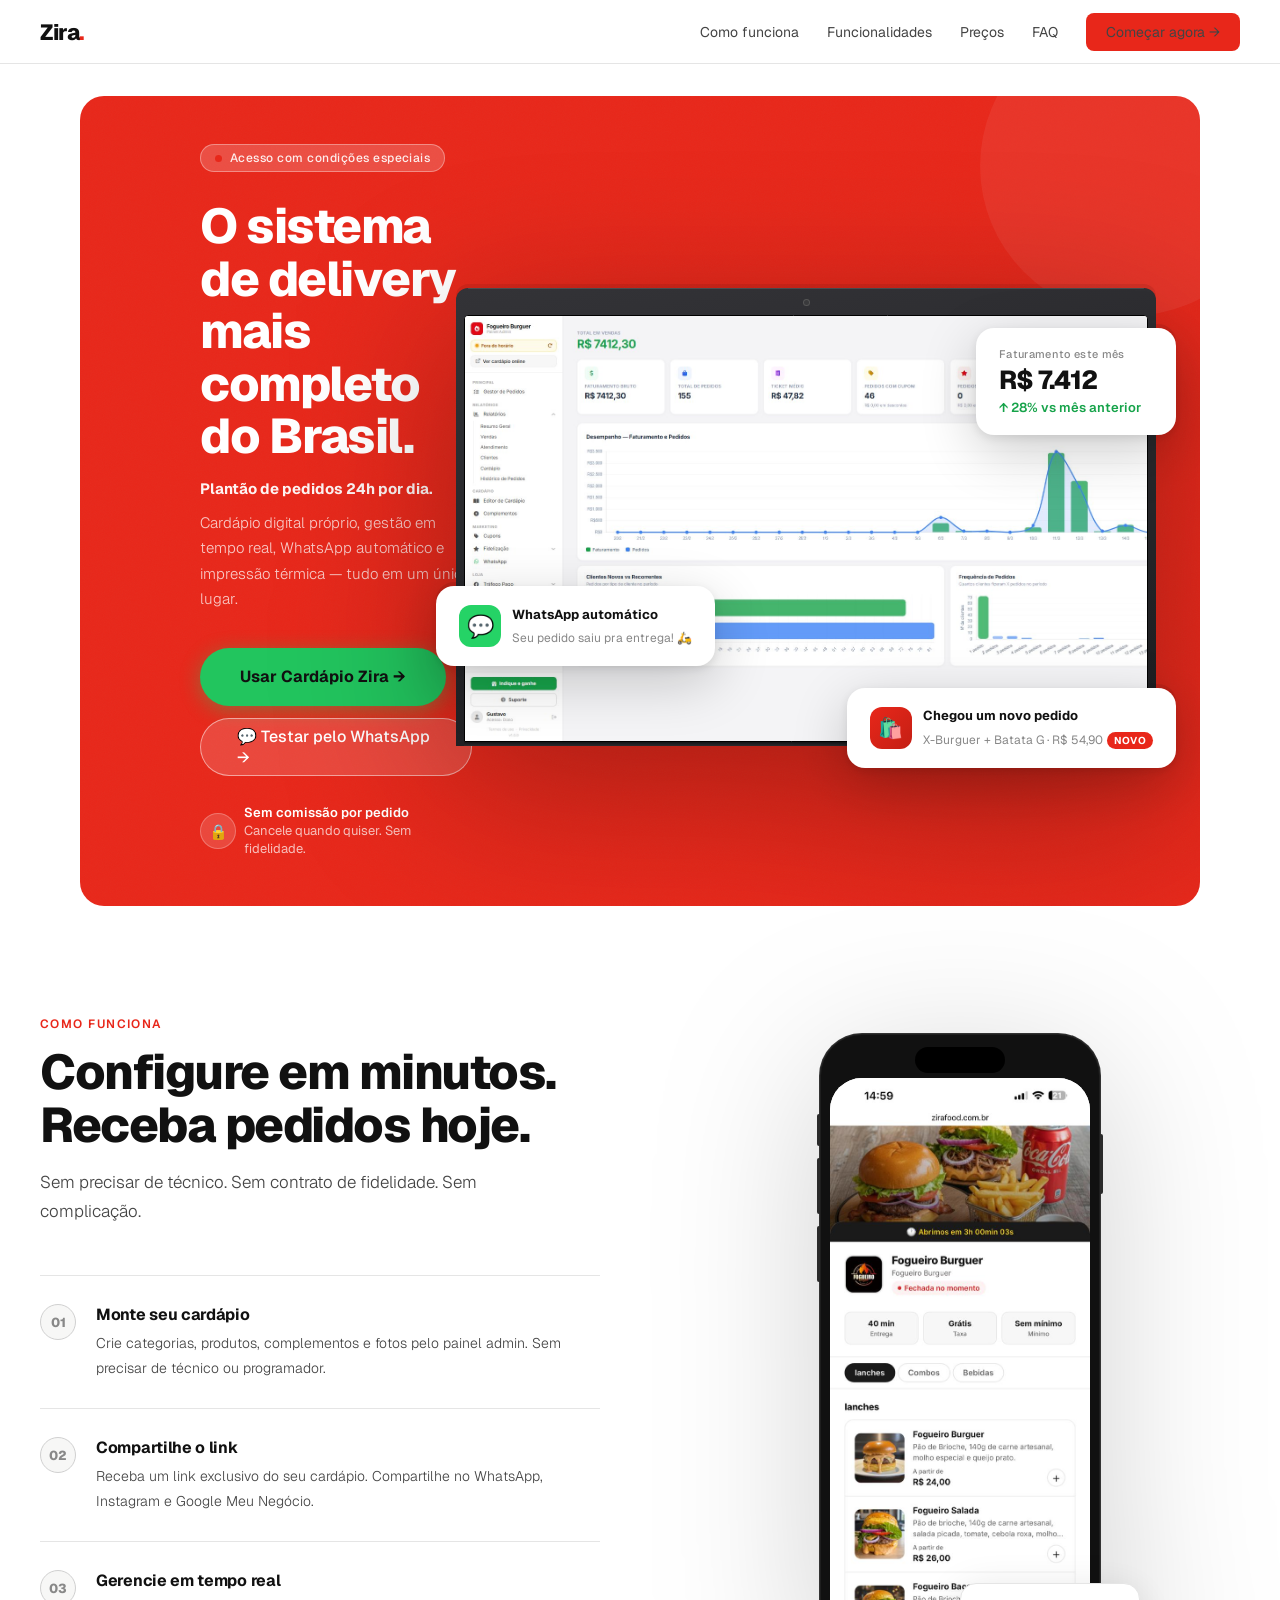
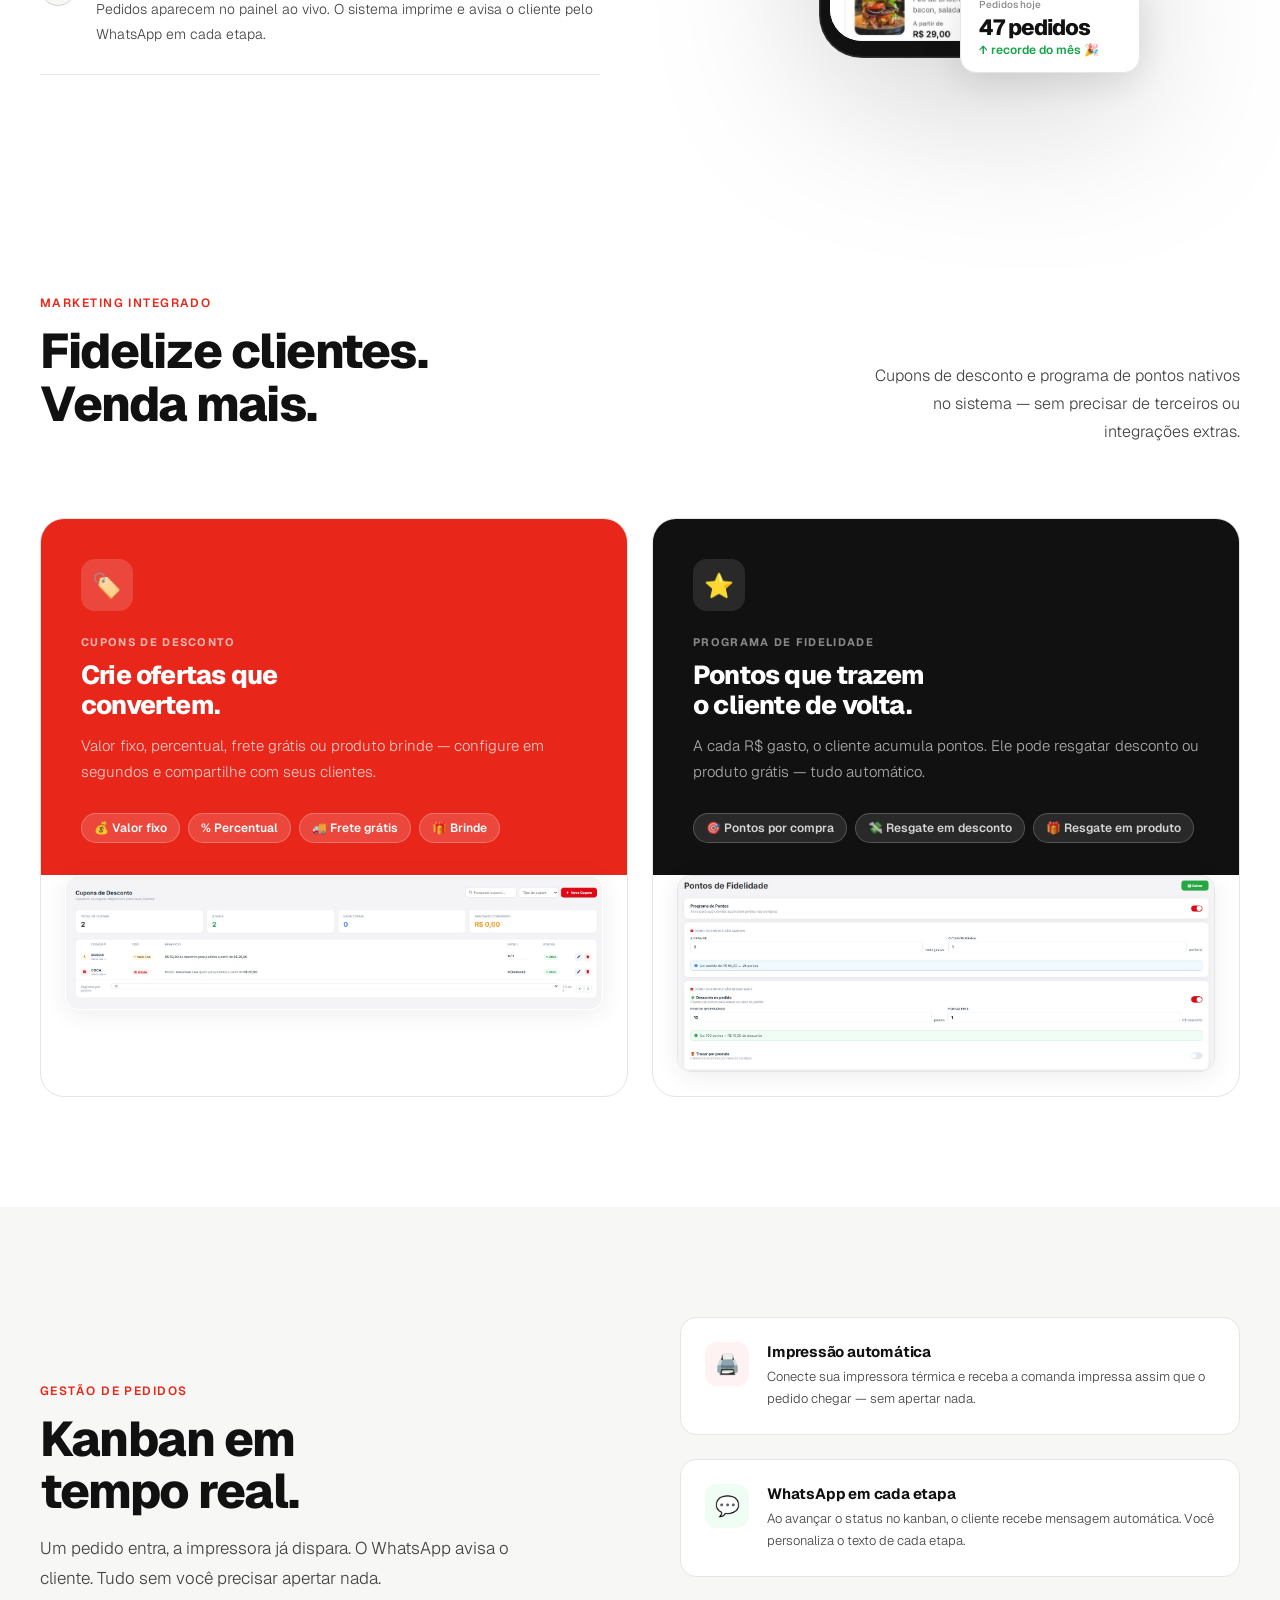
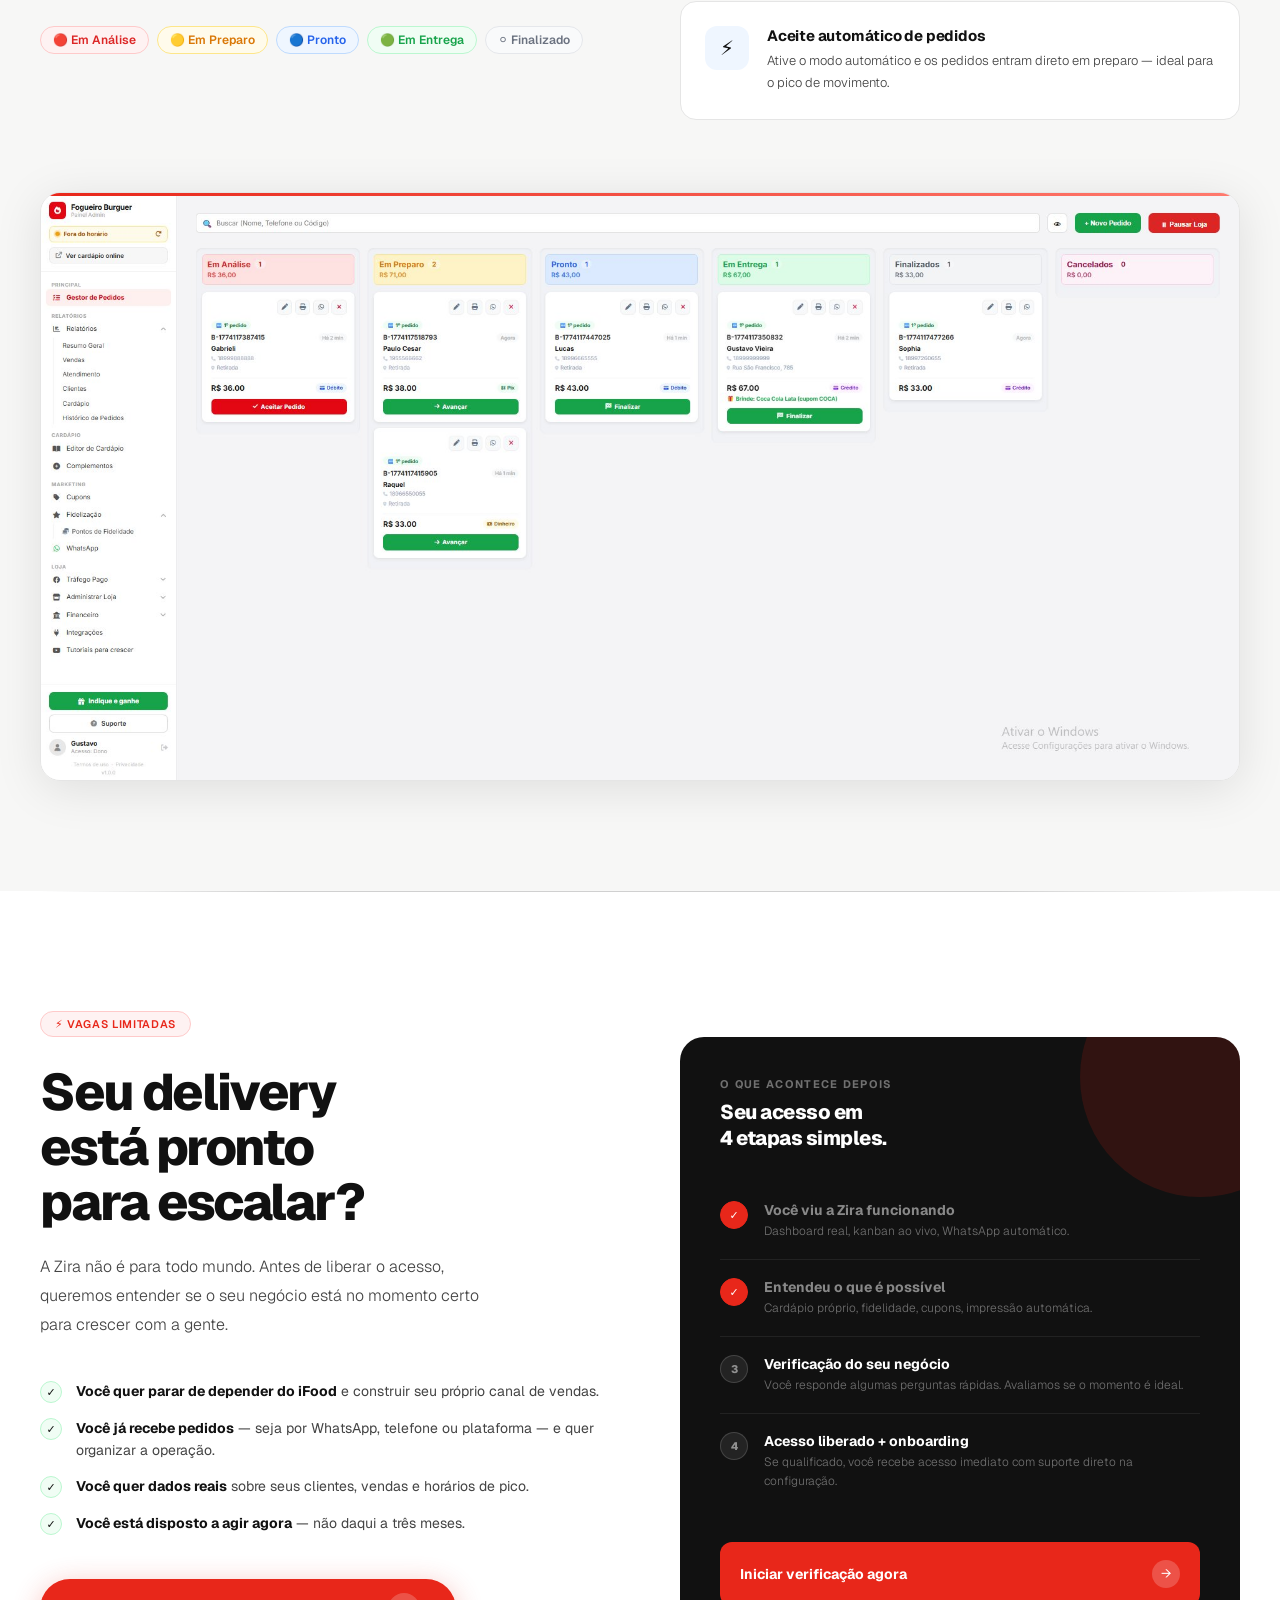
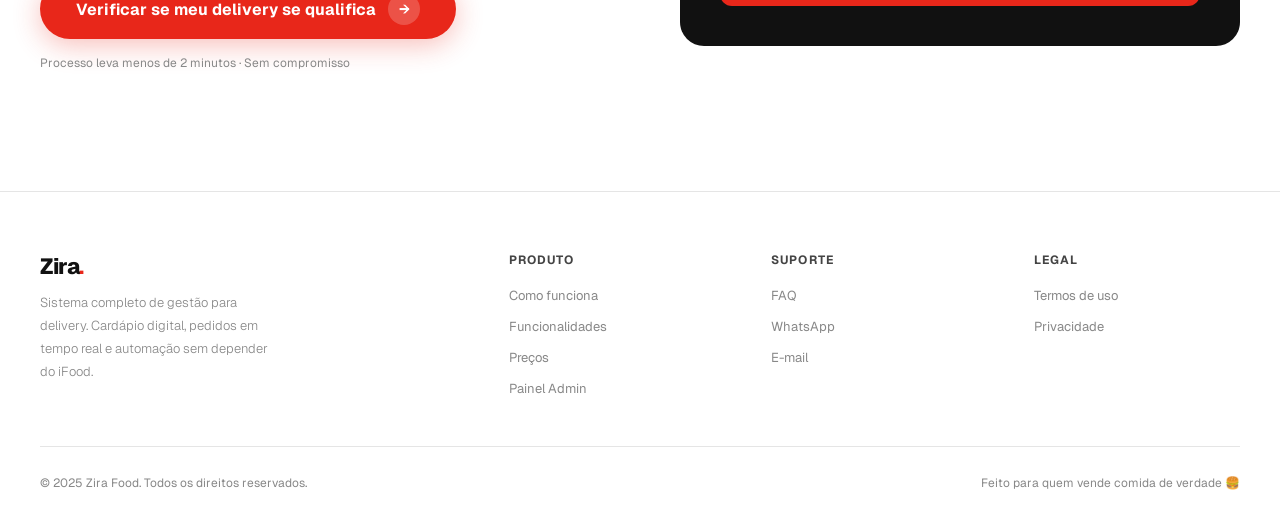
==== commit 34ed181b: "Publica a página de vendas na home, mantém o cardápio em ?r=slug e alinha a abertura da loja no admi" ====
--- a/index.html
+++ b/index.html
@@ -1,2199 +1,1893 @@
 <!DOCTYPE html>
 <html lang="pt-BR">
 <head>
+
 <meta charset="UTF-8">
-<meta name="viewport" content="width=device-width, initial-scale=1.0, maximum-scale=1.0, user-scalable=no">
-<title>Cardápio</title>
-<script id="fb-pixel-base">
-!function(f,b,e,v,n,t,s){if(f.fbq)return;n=f.fbq=function(){n.callMethod?
-n.callMethod.apply(n,arguments):n.queue.push(arguments)};if(!f._fbq)f._fbq=n;
-n.push=n;n.loaded=!0;n.version='2.0';n.queue=[];t=b.createElement(e);t.async=!0;
-t.src=v;s=b.getElementsByTagName(e)[0];s.parentNode.insertBefore(t,s)}
-(window,document,'script','https://connect.facebook.net/en_US/fbevents.js');
-try{var _pc=localStorage.getItem('f_pixel_id');if(_pc){window.fbq('init',_pc);window.fbq('track','PageView');window._pixelPreInit=_pc;}}catch(e){}
-</script>
-<!-- Meta Pixel — script base já no head, ID preenchido via JS após carregar config -->
-<link rel="preconnect" href="https://oijcggqfcgjkgcaymjqx.supabase.co" crossorigin>
-<link rel="preconnect" href="https://fonts.googleapis.com" crossorigin>
+
+<meta name="viewport" content="width=device-width, initial-scale=1.0">
+<title>Zira — Cardápio Digital para Delivery</title>
+<link rel="preconnect" href="https://fonts.googleapis.com">
 <link rel="preconnect" href="https://fonts.gstatic.com" crossorigin>
-<link rel="dns-prefetch" href="https://oijcggqfcgjkgcaymjqx.supabase.co">
-<link rel="dns-prefetch" href="https://connect.facebook.net">
-<link rel="preload" as="style" href="https://fonts.googleapis.com/css2?family=Inter:wght@400;500;600;700;800&display=swap" onload="this.onload=null;this.rel='stylesheet'">
-<noscript><link rel="stylesheet" href="https://fonts.googleapis.com/css2?family=Inter:wght@400;500;600;700;800&display=swap"></noscript>
+<link href="https://fonts.googleapis.com/css2?family=Geist:wght@300;400;500;600;700;800;900&display=swap" rel="stylesheet">
 <style>
-*,*::before,*::after{box-sizing:border-box;margin:0;padding:0;}
-:root{
-  --accent:#e30613;--text:#1a1a1a;--sub:#6b6b6b;
-  --border:#e8e8e8;--bg:#f0f0f0;--white:#ffffff;
-  --card-w:680px;
-}
-body{font-family:'Inter',-apple-system,sans-serif;background:var(--bg);color:var(--text);-webkit-font-smoothing:antialiased;min-height:100vh;}
-
-/* ── CAPA FULL WIDTH ── */
-.capa{width:100%;height:200px;background:#111;position:relative;overflow:hidden;}
-.capa-img{position:absolute;inset:0;background-size:cover;background-position:center;}
-.capa-gradient{position:absolute;inset:0;background:linear-gradient(180deg,rgba(0,0,0,.05) 0%,rgba(0,0,0,.45) 100%);}
-.capa-default{position:absolute;inset:0;background:linear-gradient(135deg,#1a0002,#3d0008,#c0000a);display:flex;align-items:center;justify-content:center;font-size:60px;opacity:.35;}
-
-/* ── CARD PRINCIPAL (tudo dentro dele) ── */
-.page-card{
-  width:100%;max-width:var(--card-w);
-  margin:-36px auto 40px;
-  background:var(--white);
-  border-radius:20px;
-  box-shadow:0 4px 24px rgba(0,0,0,.10);
-  overflow:hidden;
-  position:relative;z-index:10;
-}
-
-/* LOJA HEADER dentro do card */
-.loja-header{padding:20px 24px 16px;}
-.loja-top-row{display:flex;align-items:center;gap:14px;margin-bottom:12px;}
-.loja-logo{width:64px;height:64px;border-radius:14px;overflow:hidden;flex-shrink:0;background:var(--bg);border:2px solid var(--border);display:flex;align-items:center;justify-content:center;font-size:26px;}
-.loja-logo img{width:100%;height:100%;object-fit:cover;}
-.loja-txt{}
-.loja-nome{font-size:18px;font-weight:800;color:var(--text);line-height:1.2;letter-spacing:-.2px;}
-.loja-sub{font-size:12px;color:var(--sub);margin-top:3px;}
-.status-row{display:flex;align-items:center;gap:6px;margin-top:6px;}
-.status-pill{display:inline-flex;align-items:center;gap:5px;font-size:12px;font-weight:600;padding:4px 10px;border-radius:20px;}
-.status-open{background:#edfaf3;color:#15803d;}
-.status-closed{background:#fef2f2;color:#dc2626;}
-.status-dot{width:6px;height:6px;border-radius:50%;background:currentColor;}
-
-/* INFO PILLS */
-.info-grid{display:flex;gap:8px;padding:0 24px 20px;}
-.info-grid .info-pill{flex:1;}
-.info-pill{background:#f7f7f7;border-radius:10px;padding:10px 8px;text-align:center;border:1px solid var(--border);}
-.info-val{font-size:13px;font-weight:700;color:var(--text);}
-.info-lbl{font-size:10px;color:var(--sub);margin-top:2px;font-weight:500;}
-
-/* DIVISOR */
-.card-divider{height:1px;background:var(--border);margin:0;}
-
-/* NAV CATEGORIAS — dentro do card, sticky */
-.nav-wrap{background:var(--white);position:sticky;top:0;z-index:100;border-bottom:1px solid var(--border);}
-.nav-scroll{display:flex;gap:4px;overflow-x:auto;padding:10px 24px;scrollbar-width:none;}
-.nav-scroll::-webkit-scrollbar{display:none;}
-.nav-btn{white-space:nowrap;padding:6px 16px;border-radius:20px;border:1.5px solid var(--border);background:var(--white);font-family:'Inter',sans-serif;font-size:13px;font-weight:600;color:var(--sub);cursor:pointer;transition:all .15s;flex-shrink:0;}
-.nav-btn.active{background:var(--text);border-color:var(--text);color:var(--white);}
-
-/* CONTEÚDO dentro do card */
-.content{padding:20px 24px 32px;}
-.cat-section{margin-bottom:28px;}
-.cat-titulo{font-size:15px;font-weight:800;color:var(--text);margin-bottom:12px;letter-spacing:-.2px;}
-
-/* LISTA PRODUTOS */
-.prods-list{display:flex;flex-direction:column;border:1px solid var(--border);border-radius:14px;overflow:hidden;}
-.prod-card{background:var(--white);display:flex;align-items:center;gap:14px;padding:14px 16px;cursor:pointer;transition:background .12s;border-bottom:1px solid var(--border);}
-.prod-card:last-child{border-bottom:none;}
-.prod-card:active{background:#fafafa;}
-.prod-img-wrap{width:82px;height:82px;border-radius:10px;overflow:hidden;flex-shrink:0;background:var(--bg);}
-.prod-img{width:100%;height:100%;object-fit:cover;display:block;transition:transform .25s;}
-.prod-card:hover .prod-img{transform:scale(1.06);}
-.prod-img-placeholder{width:100%;height:100%;display:flex;align-items:center;justify-content:center;font-size:28px;background:var(--bg);}
-.prod-info{flex:1;min-width:0;}
-.prod-nome{font-size:14px;font-weight:700;color:var(--text);margin-bottom:3px;line-height:1.3;}
-.prod-desc{font-size:12px;color:var(--sub);line-height:1.5;margin-bottom:8px;display:-webkit-box;-webkit-line-clamp:2;-webkit-box-orient:vertical;overflow:hidden;}
-.prod-bottom{display:flex;align-items:center;justify-content:space-between;}
-.prod-preco-wrap{}
-.prod-a-partir{font-size:10px;color:var(--sub);font-weight:500;display:block;line-height:1.2;}
-.prod-preco{font-size:14px;font-weight:700;color:var(--text);}
-.prod-add{width:30px;height:30px;border-radius:50%;border:1.5px solid var(--border);background:var(--white);color:var(--text);font-size:20px;font-weight:300;cursor:pointer;display:flex;align-items:center;justify-content:center;transition:all .15s;flex-shrink:0;line-height:1;}
-.prod-add:active{background:var(--text);color:var(--white);border-color:var(--text);}
-
-/* ── BARRA FECHADA ── */
-.bar-fechada{background:#1a1a1a;color:#facc15;padding:9px 16px;text-align:center;font-size:12px;font-weight:600;display:none;letter-spacing:.2px;border-radius:20px 20px 0 0;}
-.bar-fechada.show{display:block;}
-.bar-fechada.countdown{background:#1a1a1a;color:#facc15;}
-.bar-fechada .bar-timer{font-variant-numeric:tabular-nums;font-weight:800;letter-spacing:.5px;}
-
-/* ── LOADER ── */
-.loader{display:flex;flex-direction:column;align-items:center;justify-content:center;padding:48px 20px;gap:12px;}
-.loader-spin{width:28px;height:28px;border:2.5px solid var(--border);border-top-color:var(--text);border-radius:50%;animation:spin .7s linear infinite;}
-@keyframes spin{to{transform:rotate(360deg);}}
-.loader-txt{font-size:13px;color:var(--sub);}
-@keyframes shimmer{0%{background-color:#f0f0f0;}50%{background-color:#e4e4e4;}100%{background-color:#f0f0f0;}}
-#skeleton-wrap div{animation:shimmer 1.4s ease-in-out infinite;}
-
-/* ── FAB ── */
-.fab{position:fixed;bottom:24px;left:50%;transform:translateX(-50%);background:var(--text);color:var(--white);border:none;border-radius:14px;padding:14px 20px;font-family:'Inter',sans-serif;font-size:14px;font-weight:700;cursor:pointer;display:none;align-items:center;justify-content:space-between;gap:20px;box-shadow:0 6px 24px rgba(0,0,0,.25);z-index:200;min-width:280px;}
-.fab.show{display:flex;}
-.fab:active{transform:translateX(-50%) scale(.97);}
-.fab-left{display:flex;align-items:center;gap:10px;}
-.fab-count{background:var(--accent);width:24px;height:24px;border-radius:50%;display:flex;align-items:center;justify-content:center;font-size:12px;font-weight:800;}
-
-/* ── OVERLAYS / MODAIS ── */
-.overlay,.cart-overlay,.sucesso-overlay{display:none;position:fixed;inset:0;background:rgba(0,0,0,.5);z-index:500;align-items:flex-end;justify-content:center;}
-.overlay{align-items:center;padding:16px;}
-.overlay.open,.cart-overlay.open{display:flex;}
-.sucesso-overlay{align-items:center;z-index:800;}
-.sucesso-overlay.open{display:flex;}
-.cart-overlay{z-index:600;}
-@media(min-width:600px){.cart-overlay{align-items:center;}.cart-sheet{border-radius:20px;max-height:90vh;}}
-
-/* SHEET */
-.cart-sheet{background:var(--white);border-radius:20px 20px 0 0;width:100%;max-width:600px;max-height:92vh;overflow-y:auto;animation:sheetUp .26s cubic-bezier(.22,.68,0,1.2);}
-.prod-sheet{background:var(--white);border-radius:20px;width:100%;max-width:520px;max-height:88vh;overflow-y:auto;animation:popIn .22s cubic-bezier(.22,.68,0,1.2);}
-@keyframes sheetUp{from{transform:translateY(100%);}to{transform:translateY(0);}}
-.sheet-handle{width:36px;height:4px;background:var(--border);border-radius:2px;margin:12px auto 0;}
-.sheet-img{width:100%;aspect-ratio:4/3;object-fit:cover;display:block;background:var(--bg);max-height:240px;}
-.sheet-img-placeholder{width:100%;height:160px;display:flex;align-items:center;justify-content:center;font-size:52px;background:var(--bg);}
-.sheet-body{padding:18px 20px 0;}
-.sheet-nome{font-size:20px;font-weight:800;color:var(--text);margin-bottom:5px;letter-spacing:-.3px;}
-.sheet-desc{font-size:13px;color:var(--sub);line-height:1.6;margin-bottom:10px;}
-.sheet-preco{font-size:17px;font-weight:800;color:var(--text);margin-bottom:18px;}
-
-/* Complementos */
-.comp-group{margin-bottom:14px;border:1px solid var(--border);border-radius:12px;overflow:hidden;}
-.comp-head{padding:11px 15px;background:#f9f9f9;display:flex;justify-content:space-between;align-items:center;}
-.comp-titulo{font-size:13px;font-weight:700;color:var(--text);}
-.comp-badge{font-size:10px;font-weight:600;padding:3px 8px;border-radius:6px;}
-.badge-req{background:#fef2f2;color:#dc2626;}
-.badge-opt{background:#eff6ff;color:#2563eb;}
-.comp-opt{display:flex;align-items:center;justify-content:space-between;padding:12px 15px;border-top:1px solid var(--border);cursor:pointer;transition:background .1s;}
-.comp-opt:active{background:#fafafa;}
-.comp-opt-left{flex:1;}
-.comp-opt-nome{font-size:13px;font-weight:500;color:var(--text);}
-.comp-opt-preco{font-size:11px;color:var(--sub);margin-top:2px;}
-.comp-ctrl{width:20px;height:20px;border-radius:50%;border:2px solid var(--border);display:flex;align-items:center;justify-content:center;flex-shrink:0;margin-left:12px;transition:all .15s;}
-.comp-ctrl.check{border-radius:6px;}
-.comp-ctrl.active{border-color:var(--text);background:var(--text);}
-.comp-ctrl.active::after{content:'';width:8px;height:8px;background:var(--white);border-radius:50%;}
-.comp-ctrl.check.active::after{content:'✓';font-size:11px;border-radius:0;font-weight:900;}
-
-/* Obs */
-.obs-sec{padding:0 20px 14px;}
-.obs-lbl{font-size:11px;font-weight:600;color:var(--sub);text-transform:uppercase;letter-spacing:.5px;display:block;margin-bottom:5px;}
-.obs-input{width:100%;padding:10px 12px;border:1.5px solid var(--border);border-radius:10px;font-family:'Inter',sans-serif;font-size:13px;color:var(--text);resize:none;outline:none;transition:border-color .15s;}
-.obs-input:focus{border-color:var(--text);}
-
-/* Footer sheet */
-.sheet-footer{position:sticky;bottom:0;background:var(--white);padding:12px 20px 20px;border-top:1px solid var(--border);display:flex;align-items:center;gap:12px;}
-.qtd-wrap{display:flex;align-items:center;gap:12px;background:#f7f7f7;border-radius:10px;padding:8px 12px;border:1px solid var(--border);}
-.qtd-btn{width:28px;height:28px;border-radius:50%;border:1.5px solid var(--border);background:var(--white);font-size:16px;font-weight:600;cursor:pointer;color:var(--text);display:flex;align-items:center;justify-content:center;transition:all .15s;}
-.qtd-btn:disabled{opacity:.35;cursor:default;}
-.qtd-btn:not(:disabled):active{background:var(--text);color:var(--white);border-color:var(--text);}
-.qtd-num{font-size:15px;font-weight:800;min-width:18px;text-align:center;}
-.btn-add{flex:1;background:var(--text);color:var(--white);border:none;border-radius:10px;padding:14px 16px;font-family:'Inter',sans-serif;font-size:14px;font-weight:700;cursor:pointer;display:flex;align-items:center;justify-content:space-between;transition:background .15s;}
-.btn-add:active{background:#333;}
-
-/* CARRINHO */
-.cart-header{padding:18px 20px 14px;display:flex;justify-content:space-between;align-items:center;border-bottom:1px solid var(--border);position:sticky;top:0;background:var(--white);z-index:1;}
-.cart-titulo{font-size:18px;font-weight:800;letter-spacing:-.3px;}
-.cart-close{width:32px;height:32px;background:#f7f7f7;border:1px solid var(--border);border-radius:8px;cursor:pointer;font-size:14px;color:var(--sub);display:flex;align-items:center;justify-content:center;}
-.cart-item{display:flex;gap:12px;padding:14px 20px;border-bottom:1px solid var(--border);}
-.cart-item-info{flex:1;min-width:0;}
-.cart-item-nome{font-size:14px;font-weight:600;color:var(--text);}
-.cart-item-det{font-size:12px;color:var(--sub);margin-top:3px;line-height:1.5;}
-.cart-item-right{display:flex;flex-direction:column;align-items:flex-end;gap:8px;flex-shrink:0;}
-.cart-item-price{font-size:14px;font-weight:700;color:var(--text);}
-.cart-item-qtd{display:flex;align-items:center;gap:8px;}
-.cart-q{width:26px;height:26px;border-radius:50%;border:1.5px solid var(--border);background:var(--white);font-size:15px;font-weight:600;cursor:pointer;color:var(--text);display:flex;align-items:center;justify-content:center;}
-
-/* CHECKOUT */
-.checkout{padding:18px 20px;}
-.sec-title{font-size:11px;font-weight:700;color:var(--sub);text-transform:uppercase;letter-spacing:.5px;margin-bottom:10px;}
-.tipo-row{display:flex;gap:8px;margin-bottom:18px;}
-.tipo-btn{flex:1;padding:10px 6px;border-radius:10px;border:1.5px solid var(--border);background:var(--white);font-family:'Inter',sans-serif;font-size:12px;font-weight:600;color:var(--sub);cursor:pointer;text-align:center;transition:all .15s;}
-.tipo-btn.active{background:var(--text);border-color:var(--text);color:var(--white);}
-.campo{margin-bottom:12px;}
-.campo-lbl{font-size:11px;font-weight:600;color:var(--sub);text-transform:uppercase;letter-spacing:.4px;display:block;margin-bottom:5px;}
-.campo input{width:100%;padding:11px 13px;border:1.5px solid var(--border);border-radius:10px;font-family:'Inter',sans-serif;font-size:14px;color:var(--text);background:var(--white);outline:none;transition:border-color .15s;}
-.campo input:focus{border-color:var(--text);}
-.campo-row{display:grid;grid-template-columns:80px 1fr;gap:8px;margin-bottom:12px;}
-.campo-row .campo{margin-bottom:0;}
-.pgto-grid{display:grid;grid-template-columns:1fr 1fr;gap:8px;margin-bottom:14px;}
-.pgto-btn{padding:11px 8px;border-radius:10px;border:1.5px solid var(--border);background:var(--white);font-family:'Inter',sans-serif;font-size:13px;font-weight:600;color:var(--sub);cursor:pointer;text-align:center;transition:all .15s;}
-.pgto-btn.active{background:var(--text);border-color:var(--text);color:var(--white);}
-.resumo{background:#f7f7f7;border-radius:10px;padding:13px 15px;margin-bottom:14px;border:1px solid var(--border);}
-.resumo-linha{display:flex;justify-content:space-between;font-size:13px;color:var(--sub);margin-bottom:7px;}
-.resumo-linha:last-child{margin-bottom:0;}
-.resumo-total{font-size:15px;font-weight:800;color:var(--text);padding-top:9px;border-top:1px solid var(--border);margin-top:2px;margin-bottom:0;}
-.btn-finalizar{width:100%;background:var(--text);color:var(--white);border:none;border-radius:10px;padding:15px;font-family:'Inter',sans-serif;font-size:15px;font-weight:800;cursor:pointer;transition:background .15s;}
-.btn-finalizar:disabled{background:#ccc;cursor:default;}
-.btn-finalizar:active{background:#333;}
-
-/* AUTOCOMPLETE */
-.campo-rel{position:relative;}
-.cep-status{font-size:11px;color:#64748b;margin-top:5px;min-height:14px;}
-.cep-status.ok{color:#15803d;}
-.cep-status.err{color:#dc2626;}
-.sug-list{position:absolute;left:0;right:0;top:100%;background:var(--white);border:1.5px solid var(--border);border-top:none;border-radius:0 0 10px 10px;box-shadow:0 8px 24px rgba(0,0,0,.12);z-index:2000;max-height:220px;overflow-y:auto;}
-.sug-item{padding:10px 13px;cursor:pointer;border-bottom:1px solid var(--border);color:var(--text);}
-.sug-item:hover{background:#f7f7f7;}
-.sug-item-rua{font-size:13px;font-weight:600;color:var(--text);}
-.sug-item-sub{font-size:11px;color:var(--sub);margin-top:2px;}
-
-/* SUCESSO */
-.sucesso-box{background:var(--white);border-radius:20px;padding:38px 28px;text-align:center;max-width:320px;width:88%;animation:popIn .3s cubic-bezier(.22,.68,0,1.2);}
-@keyframes popIn{from{transform:scale(.85);opacity:0;}to{transform:scale(1);opacity:1;}}
-.suc-ico{font-size:50px;margin-bottom:14px;}
-.suc-titulo{font-size:21px;font-weight:800;color:var(--text);margin-bottom:5px;letter-spacing:-.3px;}
-.suc-id{font-size:17px;font-weight:800;color:var(--accent);margin:10px 0;}
-.suc-msg{font-size:13px;color:var(--sub);line-height:1.6;margin-bottom:22px;}
-.btn-novo{background:var(--text);color:var(--white);border:none;border-radius:10px;padding:13px 28px;font-family:'Inter',sans-serif;font-size:14px;font-weight:700;cursor:pointer;}
-.btn-wpp{background:#25d366;color:#fff;border:none;border-radius:10px;padding:13px 28px;font-family:'Inter',sans-serif;font-size:14px;font-weight:700;cursor:pointer;display:flex;align-items:center;justify-content:center;gap:8px;width:100%;}
-.btn-wpp:active{background:#1ebe5d;}
-.suc-close{position:absolute;top:12px;right:14px;background:none;border:none;font-size:20px;color:var(--sub);cursor:pointer;line-height:1;padding:4px;}
-.suc-close:hover{color:var(--text);}
-/* ── FIDELIDADE ── */
-.fidel-pill{background:#edfaf3;border:1px solid #6ee7b7;border-radius:10px;padding:10px 8px;text-align:center;}
-.fidel-pill-val{font-size:12px;font-weight:800;color:#15803d;}
-.fidel-pill-lbl{font-size:10px;color:#16a34a;margin-top:2px;font-weight:500;}
-.fidel-banner{background:linear-gradient(135deg,#fffbeb,#fef3c7);border:1px solid #fcd34d;border-radius:10px;padding:12px 14px;margin-bottom:14px;display:flex;align-items:center;gap:10px;}
-.fidel-banner-ico{font-size:22px;flex-shrink:0;}
-.fidel-banner-txt{flex:1;font-size:12px;color:#92400e;line-height:1.5;}
-.fidel-banner-pts{font-size:15px;font-weight:800;color:#b45309;white-space:nowrap;text-align:right;}
-.fidel-resgate{border:1.5px solid #fcd34d;border-radius:10px;margin-bottom:14px;overflow:hidden;}
-.fidel-resgate-header{background:#fff8e1;padding:10px 14px;font-size:11px;font-weight:700;color:#92400e;text-transform:uppercase;letter-spacing:.4px;}
-.fidel-resgate-opt{padding:11px 14px;border-top:1px solid #fef3c7;display:flex;align-items:center;gap:10px;cursor:pointer;transition:background .1s;}
-.fidel-resgate-opt:active{background:#fef9ec;}
-.fidel-resgate-opt-info{flex:1;}
-.fidel-resgate-opt-nome{font-size:13px;font-weight:600;color:var(--text);}
-.fidel-resgate-opt-pts{font-size:11px;color:#b45309;margin-top:2px;}
-.fidel-radio{width:20px;height:20px;border-radius:50%;border:2px solid #fcd34d;display:flex;align-items:center;justify-content:center;flex-shrink:0;transition:all .15s;}
-.fidel-radio.active{border-color:#b45309;background:#b45309;}
-.fidel-radio.active::after{content:'';width:8px;height:8px;background:white;border-radius:50%;}
-.resumo-linha.fidel-linha{color:#b45309;font-weight:600;}
-.suc-pontos{background:#edfaf3;border:1px solid #6ee7b7;border-radius:10px;padding:14px 16px;margin:10px 0 18px;}
-.suc-pontos-val{font-size:24px;font-weight:800;color:#15803d;}
-.suc-pontos-lbl{font-size:12px;color:#16a34a;margin-top:2px;}
-
-/* CUPOM */
-.cupom-wrap{margin-bottom:14px;}
-.cupom-row{display:flex;gap:8px;}
-.cupom-input{flex:1;padding:11px 13px;border:1.5px solid var(--border);border-radius:10px;font-family:'Inter',sans-serif;font-size:13px;color:var(--text);background:var(--white);outline:none;transition:border-color .15s;text-transform:uppercase;letter-spacing:.5px;}
-.cupom-input:focus{border-color:var(--text);}
-.cupom-btn{padding:11px 16px;border:none;border-radius:10px;background:var(--text);color:var(--white);font-family:'Inter',sans-serif;font-size:13px;font-weight:700;cursor:pointer;white-space:nowrap;transition:background .15s;}
-.cupom-btn:active{background:#333;}
-.cupom-tag{display:flex;align-items:center;justify-content:space-between;background:#f0fdf4;border:1px solid #86efac;border-radius:10px;padding:9px 13px;margin-top:8px;}
-.cupom-tag-txt{font-size:12px;font-weight:700;color:#15803d;}
-.cupom-tag-rem{background:none;border:none;font-size:16px;cursor:pointer;color:#16a34a;line-height:1;padding:0;}
-.resumo-linha.cupom-linha{color:#15803d;font-weight:600;}
+
+
+*, *::before, *::after { box-sizing: border-box; margin: 0; padding: 0; }
+html { scroll-behavior: smooth; font-size: 16px; }
+
+:root {
+  --red:       #E8271A;
+  --red-h:     #ff3528;
+  --text:      #111111;
+  --text-2:    #444444;
+  --text-3:    #888888;
+  --line:      #E5E5E5;
+  --line-2:    #D0D0D0;
+  --bg:        #FFFFFF;
+  --bg-soft:   #F7F7F6;
+  --bg-soft-2: #F0F0EE;
+  --green:     #16A34A;
+  --r:         10px;
+  --r-lg:      18px;
+  --r-xl:      24px;
+}
+
+body {
+  font-family: 'Geist', system-ui, sans-serif;
+  background: var(--bg);
+  color: var(--text);
+  -webkit-font-smoothing: antialiased;
+  overflow-x: hidden;
+}
+
+/* ─── NAV ─── */
+.nav {
+  position: fixed; top: 0; left: 0; right: 0; z-index: 200;
+  height: 64px;
+  display: flex; align-items: center; justify-content: space-between;
+  padding: 0 40px;
+  background: rgba(255,255,255,0.88);
+  backdrop-filter: blur(24px) saturate(180%);
+  border-bottom: 1px solid var(--line);
+  transition: box-shadow .3s;
+}
+.nav.shadow { box-shadow: 0 1px 24px rgba(0,0,0,.07); }
+
+.nav-logo { font-size: 22px; font-weight: 800; color: var(--text); text-decoration: none; letter-spacing: -0.5px; }
+.nav-logo b { color: var(--red); font-weight: 800; }
+
+.nav-links { display: flex; align-items: center; gap: 28px; list-style: none; }
+.nav-links a { font-size: 14px; font-weight: 400; color: var(--text-2); text-decoration: none; transition: color .2s; }
+.nav-links a:hover { color: var(--text); }
+
+.nav-btn {
+  height: 38px; padding: 0 20px;
+  background: var(--red); color: #fff;
+  border: none; border-radius: 8px;
+  font-size: 14px; font-weight: 600;
+  font-family: inherit; cursor: pointer;
+  text-decoration: none; display: inline-flex; align-items: center; gap: 6px;
+  transition: background .2s, transform .15s, box-shadow .2s;
+}
+.nav-btn:hover { background: var(--red-h); transform: translateY(-1px); box-shadow: 0 6px 20px rgba(232,39,26,.28); }
+
+/* ─── HERO ─── */
+.hero {
+  padding: 96px 48px 0;
+  background: #fff;
+  position: relative; overflow: hidden;
+}
+
+.hero-inner {
+  max-width: 100%; width: 100%;
+  display: grid; grid-template-columns: 35% 65%;
+  gap: 0; align-items: center;
+  position: relative; z-index: 2;
+}
+
+/* LEFT */
+.hero-eyebrow {
+  display: inline-flex; align-items: center; gap: 8px;
+  background: rgba(255,255,255,.18); border: 1px solid rgba(255,255,255,.35);
+  padding: 5px 14px; border-radius: 100px;
+  font-size: 12px; font-weight: 500; color: rgba(255,255,255,.9);
+  letter-spacing: .04em; margin-bottom: 28px;
+  animation: up .5s ease both;
+}
+.eyebrow-dot { width: 7px; height: 7px; border-radius: 50%; background: var(--red); animation: pulse 2s infinite; }
+@keyframes pulse { 0%,100%{opacity:1;transform:scale(1)} 50%{opacity:.4;transform:scale(1.7)} }
+
+.hero h1 {
+  font-size: clamp(36px, 3.8vw, 52px);
+  font-weight: 800; line-height: 1.08;
+  letter-spacing: -1.5px; color: #fff;
+  margin-bottom: 14px;
+  animation: up .55s .06s ease both;
+}
+.hero h1 i { font-style: normal; color: #fff; font-weight: 300; }
+
+.hero-desc {
+  font-size: 15px; font-weight: 700; color: rgba(255,255,255,.95);
+  line-height: 1.55; max-width: 430px;
+  margin-bottom: 10px;
+  animation: up .55s .12s ease both;
+}
+.hero-desc-sub {
+  font-size: 15px; font-weight: 300; color: rgba(255,255,255,.75);
+  line-height: 1.7; max-width: 430px;
+  margin-bottom: 36px;
+  animation: up .55s .14s ease both;
+}
+
+.hero-btns {
+  display: flex; gap: 12px; flex-wrap: wrap;
+  animation: up .55s .18s ease both;
+}
+
+.btn-red {
+  height: 58px; padding: 0 40px;
+  background: #22C55E; color: #111;
+  border: none; border-radius: 100px;
+  font-size: 16px; font-weight: 700; font-family: inherit;
+  text-decoration: none; display: inline-flex; align-items: center; gap: 8px;
+  cursor: pointer; transition: background .2s, transform .15s, box-shadow .2s;
+  box-shadow: 0 4px 20px rgba(34,197,94,.35);
+}
+.btn-red:hover { background: #16A34A; transform: translateY(-2px); box-shadow: 0 8px 28px rgba(34,197,94,.45); }
+
+.btn-outline {
+  height: 58px; padding: 0 36px;
+  background: rgba(255,255,255,.15); color: #fff;
+  border: 1.5px solid rgba(255,255,255,.5); border-radius: 100px;
+  font-size: 16px; font-weight: 500; font-family: inherit;
+  text-decoration: none; display: inline-flex; align-items: center; gap: 8px;
+  cursor: pointer; transition: background .2s, border-color .2s, transform .15s;
+}
+.btn-outline:hover { background: rgba(255,255,255,.25); border-color: #fff; transform: translateY(-2px); }
+
+.hero-trust {
+  display: flex; align-items: center; gap: 8px;
+  margin-top: 28px;
+  animation: up .55s .24s ease both;
+}
+.hero-trust-ico {
+  width: 36px; height: 36px; border-radius: 50%;
+  background: rgba(255,255,255,.15); border: 1px solid rgba(255,255,255,.25);
+  display: flex; align-items: center; justify-content: center; font-size: 15px; flex-shrink: 0;
+}
+.hero-trust-text { font-size: 13px; color: rgba(255,255,255,.7); font-weight: 400; line-height: 1.4; }
+.hero-trust-text strong { color: #fff; font-weight: 600; display: block; }
+
+/* RIGHT – LAPTOP */
+
+/* ── HERO CARD ── */
+.hero-card {
+  background: var(--red);
+  border-radius: 24px;
+  padding: 0 0 0 0;
+  position: relative;
+  overflow: visible;
+  isolation: isolate;
+  max-width: calc(100% - 64px);
+  margin: 0 auto;
+}
+
+/* Textura grain sobre o card */
+.hero-card-inner::before {
+  content: '';
+  position: absolute; inset: 0;
+  background-image: url("data:image/svg+xml,%3Csvg viewBox='0 0 256 256' xmlns='http://www.w3.org/2000/svg'%3E%3Cfilter id='noise'%3E%3CfeTurbulence type='fractalNoise' baseFrequency='0.9' numOctaves='4' stitchTiles='stitch'/%3E%3C/filter%3E%3Crect width='100%25' height='100%25' filter='url(%23noise)' opacity='0.06'/%3E%3C/svg%3E");
+  background-size: 200px 200px;
+  pointer-events: none;
+  z-index: 0;
+  mix-blend-mode: overlay;
+  opacity: .5;
+}
+
+/* Círculo decorativo no canto superior direito (igual à Loovi) */
+.hero-card-inner::after {
+  content: '';
+  position: absolute;
+  top: -80px; right: -80px;
+  width: 300px; height: 300px;
+  border-radius: 50%;
+  background: rgba(255,255,255,.06);
+  pointer-events: none;
+  z-index: 0;
+}
+
+.hero-card-inner {
+  position: relative; z-index: 1;
+  border-radius: 24px;
+  overflow: hidden;
+  padding-left: 0;
+}
+
+/* Wrapper que envolve card + notebook que sai por cima */
+.hero-card-wrap {
+  position: relative;
+  padding-right: 0;
+}
+
+.hero-visual {
+  position: relative;
+  display: flex; justify-content: center; align-items: flex-end;
+  padding: 32px 0 0 0;
+  margin-left: -60px;
+  animation: fadeIn .8s .2s ease both;
+  overflow: visible;
+}
+
+.hero-left {
+  padding: 48px 0 48px 120px;
+}
+
+.laptop {
+  width: 100%; max-width: 700px;
+  position: relative;
+  filter: drop-shadow(0 -4px 0 rgba(0,0,0,.08)) drop-shadow(0 40px 80px rgba(0,0,0,.28));
+}
+
+/* Lid */
+.lap-lid {
+  background: linear-gradient(170deg, #333337 0%, #1c1c1f 100%);
+  border-radius: 12px 12px 0 0;
+  padding: 8px 8px 0;
+  position: relative;
+}
+.lap-lid::before { /* top edge shine */
+  content: ''; position: absolute; top: 0; left: 12px; right: 12px; height: 1px;
+  background: rgba(255,255,255,.12); border-radius: 2px;
+}
+.lap-notch {
+  height: 14px; display: flex; align-items: center; justify-content: center; margin-bottom: 5px;
+}
+.lap-cam {
+  width: 5px; height: 5px; border-radius: 50%;
+  background: #3a3a3c; box-shadow: 0 0 0 1px #555;
+}
+.lap-screen {
+  background: #fff;
+  border-radius: 4px 4px 0 0;
+  aspect-ratio: 16/10;
+  overflow: hidden;
+  border: 1px solid #000;
+}
+
+/* Hinge */
+.lap-hinge {
+  background: linear-gradient(180deg, #141416 0%, #2a2a2e 100%);
+  height: 4px;
+}
+
+/* Base */
+.lap-base { display: none; }
+.lap-base::before { /* trackpad notch */
+  content: ''; position: absolute; top: 50%; left: 50%; transform: translate(-50%,-50%);
+  width: 48px; height: 5px; background: #141416; border-radius: 3px;
+  box-shadow: inset 0 1px 3px rgba(0,0,0,.7);
+}
+.lap-base::after { /* top glint */
+  content: ''; position: absolute; top: 0; left: 0; right: 0; height: 1px;
+  background: linear-gradient(90deg, transparent, rgba(255,255,255,.08) 50%, transparent);
+}
+.lap-foot { display: none; }
+
+/* Floating cards */
+.lap-card {
+  position: absolute; z-index: 30;
+  background: #fff;
+  border: 1px solid rgba(255,255,255,.9);
+  border-radius: 18px;
+  padding: 18px 22px;
+  box-shadow: 0 16px 56px rgba(0,0,0,.2), 0 3px 10px rgba(0,0,0,.09);
+  min-width: 200px;
+}
+.lap-card-1 { top: 40px; right: -20px; animation: fc1 5s ease-in-out infinite; }
+.lap-card-2 { bottom: 80px; left: -20px; min-width: 210px; animation: fc2 5s 1.8s ease-in-out infinite; }
+.lap-card-3 { bottom: -22px; right: -20px; min-width: 220px; animation: fc3 5s 3.2s ease-in-out infinite; }
+
+@keyframes fc1 { 0%,100%{transform:translateY(0)} 50%{transform:translateY(-9px)} }
+@keyframes fc2 { 0%,100%{transform:translateY(0)} 50%{transform:translateY(7px)} }
+@keyframes fc3 { 0%,100%{transform:translateY(0)} 50%{transform:translateY(-8px)} }
+
+.lc-order { display: flex; align-items: center; gap: 11px; }
+.lc-order-ico {
+  width: 42px; height: 42px; border-radius: 12px;
+  background: linear-gradient(135deg, #e8271a, #c41f14);
+  display: flex; align-items: center; justify-content: center;
+  font-size: 20px; flex-shrink: 0;
+}
+.lc-order-text strong { display: block; font-size: 13px; font-weight: 700; color: var(--text); margin-bottom: 3px; }
+.lc-order-text span { font-size: 12px; color: var(--text-3); }
+.lc-order-badge {
+  display: inline-block; background: #e8271a; color: #fff;
+  font-size: 10px; font-weight: 700; padding: 2px 7px;
+  border-radius: 20px; margin-top: 5px; letter-spacing: .03em;
+}
+
+.lc-label { font-size: 11px; color: var(--text-3); font-weight: 500; margin-bottom: 6px; letter-spacing: .03em; }
+.lc-value { font-size: 26px; font-weight: 800; color: var(--text); letter-spacing: -1px; line-height: 1; }
+.lc-sub { font-size: 13px; color: var(--green); font-weight: 600; margin-top: 6px; }
+
+.lc-wpp { display: flex; align-items: center; gap: 11px; }
+.lc-wpp-ico {
+  width: 42px; height: 42px; border-radius: 12px;
+  background: #25D366; display: flex; align-items: center; justify-content: center;
+  font-size: 22px; flex-shrink: 0;
+}
+.lc-wpp-text strong { display: block; font-size: 13px; font-weight: 700; color: var(--text); margin-bottom: 3px; }
+.lc-wpp-text span { font-size: 12px; color: var(--text-3); }
+
+/* Dashboard inside screen */
+.db { display: flex; height: 100%; font-size: 10px; }
+
+.db-side {
+  width: 130px; flex-shrink: 0;
+  background: #fff; border-right: 1px solid #eee;
+  display: flex; flex-direction: column;
+  overflow: hidden;
+}
+.db-side-head {
+  padding: 10px 10px 8px;
+  border-bottom: 1px solid #f0f0f0;
+}
+.db-brand { font-size: 10px; font-weight: 800; color: #111; letter-spacing: -.3px; }
+.db-brand b { color: var(--red); }
+.db-role { font-size: 8px; color: #aaa; margin-top: 1px; }
+
+.db-sec { font-size: 7px; text-transform: uppercase; letter-spacing: .08em; color: #bbb; font-weight: 700; padding: 7px 10px 3px; }
+
+.db-link {
+  display: flex; align-items: center; gap: 5px;
+  padding: 5px 10px; font-size: 8.5px; color: #888;
+  border-radius: 5px; margin: 0 5px 1px;
+  cursor: pointer;
+}
+.db-link.on { background: #fef2f2; color: var(--red); font-weight: 700; }
+
+.db-main {
+  flex: 1; background: #f8f8f6; padding: 10px; overflow: hidden;
+  display: flex; flex-direction: column; gap: 8px;
+}
+
+.db-top { display: flex; justify-content: space-between; align-items: flex-start; }
+.db-fat-label { font-size: 7px; text-transform: uppercase; letter-spacing: .08em; color: #aaa; font-weight: 600; }
+.db-fat-val { font-size: 18px; font-weight: 800; color: #16a34a; letter-spacing: -1px; line-height: 1.1; }
+.db-date { background: #fff; border: 1px solid #e5e5e5; border-radius: 5px; padding: 4px 8px; font-size: 7px; color: #666; }
+
+.db-kpis { display: grid; grid-template-columns: repeat(6, 1fr); gap: 4px; }
+.db-kpi { background: #fff; border: 1px solid #e8e8e4; border-radius: 6px; padding: 5px 6px; }
+.db-kpi-ico { font-size: 8px; margin-bottom: 2px; }
+.db-kpi-l { font-size: 5.5px; text-transform: uppercase; letter-spacing: .05em; color: #bbb; font-weight: 600; }
+.db-kpi-v { font-size: 9px; font-weight: 800; color: #111; margin-top: 1px; white-space: nowrap; overflow: hidden; text-overflow: ellipsis; }
+
+.db-chart { background: #fff; border: 1px solid #e8e8e4; border-radius: 6px; padding: 7px; flex: 1; min-height: 0; }
+.db-chart-t { font-size: 7px; font-weight: 700; color: #333; margin-bottom: 5px; }
+.db-bars { display: flex; align-items: flex-end; gap: 2px; height: 44px; }
+.db-bar { flex: 1; border-radius: 2px 2px 0 0; background: #d1fae5; }
+.db-bar.hi { background: #16a34a; }
+
+.db-bottom { display: grid; grid-template-columns: 1fr 1fr; gap: 5px; }
+.db-box { background: #fff; border: 1px solid #e8e8e4; border-radius: 6px; padding: 7px; }
+.db-box-t { font-size: 7px; font-weight: 700; color: #333; margin-bottom: 5px; }
+.db-row { margin-bottom: 4px; }
+.db-row-l { display: flex; justify-content: space-between; font-size: 6px; color: #888; margin-bottom: 2px; }
+.db-track { height: 4px; background: #f0f0f0; border-radius: 2px; overflow: hidden; }
+.db-fill { height: 100%; border-radius: 2px; }
+
+/* ─── TRUST BAR ─── */
+.trust {
+  display: none;
+}
+.trust-inner {
+  max-width: 1200px; margin: 0 auto;
+  height: 64px; display: flex; align-items: center; gap: 40px;
+}
+.trust-label { font-size: 12px; color: var(--text-3); font-weight: 500; letter-spacing: .05em; text-transform: uppercase; flex-shrink: 0; }
+.trust-sep { width: 1px; height: 20px; background: var(--line-2); flex-shrink: 0; }
+.trust-items { display: flex; gap: 32px; align-items: center; flex-wrap: wrap; }
+.trust-item { font-size: 13px; font-weight: 500; color: #bbb; display: flex; align-items: center; gap: 6px; transition: color .2s; }
+.trust-item:hover { color: var(--text-2); }
+
+/* ─── SECTION TEMPLATE ─── */
+.sec { padding: 100px 40px; }
+.sec-inner { max-width: 1200px; margin: 0 auto; }
+
+.sec-tag { font-size: 12px; font-weight: 600; text-transform: uppercase; letter-spacing: .12em; color: var(--red); margin-bottom: 14px; }
+.sec-h {
+  font-size: clamp(32px, 3.8vw, 52px);
+  font-weight: 800; letter-spacing: -1.5px; line-height: 1.08;
+  color: var(--text); margin-bottom: 16px;
+}
+.sec-sub { font-size: 17px; font-weight: 300; color: var(--text-2); line-height: 1.75; max-width: 500px; }
+
+/* ─── HOW IT WORKS ─── */
+.steps {
+  display: grid; grid-template-columns: repeat(3,1fr);
+  gap: 1px; background: var(--line);
+  border: 1px solid var(--line); border-radius: var(--r-xl);
+  overflow: hidden; margin-top: 56px;
+}
+.step { background: var(--bg); padding: 48px 36px; transition: background .2s; }
+.step:hover { background: var(--bg-soft); }
+.step-n { font-size: 56px; font-weight: 800; color: var(--line); letter-spacing: -3px; line-height: 1; margin-bottom: 20px; }
+.step-ico { font-size: 28px; margin-bottom: 16px; }
+.step-t { font-size: 18px; font-weight: 700; color: var(--text); letter-spacing: -.3px; margin-bottom: 10px; }
+.step-d { font-size: 14px; font-weight: 300; color: var(--text-2); line-height: 1.75; }
+
+/* ─── FEATURES ─── */
+.sec-feat { background: var(--bg-soft); }
+
+.feat-layout { display: grid; grid-template-columns: 1fr 1fr; gap: 72px; align-items: start; }
+
+.feat-list { display: flex; flex-direction: column; }
+.feat-item {
+  padding: 20px 0; border-bottom: 1px solid var(--line); cursor: pointer;
+}
+.feat-item:first-child { border-top: 1px solid var(--line); }
+
+.feat-hd {
+  display: flex; align-items: center; gap: 14px;
+  font-size: 15px; font-weight: 500; color: var(--text-3);
+  transition: color .2s;
+}
+.feat-item.on .feat-hd { color: var(--text); }
+.feat-item.on .feat-body { display: block; }
+
+.feat-ico {
+  width: 36px; height: 36px; border-radius: 8px;
+  background: var(--bg-soft-2); display: flex; align-items: center; justify-content: center;
+  font-size: 15px; flex-shrink: 0; transition: background .2s;
+}
+.feat-item.on .feat-ico { background: #fee2e2; }
+
+.feat-body {
+  display: none; padding: 12px 0 0 50px;
+  font-size: 14px; font-weight: 300; color: var(--text-2); line-height: 1.75;
+}
+
+.feat-display { position: sticky; top: 96px; }
+
+.feat-card {
+  background: var(--bg); border: 1px solid var(--line);
+  border-radius: var(--r-xl); padding: 28px;
+  min-height: 360px; box-shadow: 0 2px 16px rgba(0,0,0,.05);
+  overflow: hidden;
+}
+.feat-card-label {
+  font-size: 11px; font-weight: 600; text-transform: uppercase;
+  letter-spacing: .1em; color: var(--text-3); margin-bottom: 20px;
+}
+
+/* kanban mini */
+.kb { display: grid; grid-template-columns: repeat(3,1fr); gap: 10px; }
+.kb-head {
+  font-size: 9.5px; font-weight: 700; text-transform: uppercase;
+  letter-spacing: .07em; color: var(--text-3);
+  display: flex; align-items: center; gap: 5px; margin-bottom: 10px;
+}
+.kb-dot { width: 6px; height: 6px; border-radius: 50%; }
+.kb-card {
+  background: var(--bg-soft); border: 1px solid var(--line);
+  border-radius: 8px; padding: 10px 12px; margin-bottom: 8px;
+}
+.kb-name { font-size: 11px; font-weight: 600; color: var(--text); }
+.kb-val { font-size: 10px; color: var(--text-3); margin-top: 2px; }
+
+/* wpp */
+.wpp-list { display: flex; flex-direction: column; gap: 10px; }
+.wpp-b {
+  background: #f0f0f0; border-radius: 12px 12px 12px 3px;
+  padding: 11px 14px; font-size: 13px; color: var(--text); line-height: 1.55; max-width: 88%;
+}
+.wpp-b.out { background: #dcf8c6; border-radius: 12px 12px 3px 12px; align-self: flex-end; }
+.wpp-t { font-size: 9px; color: var(--text-3); text-align: right; margin-top: 4px; }
+
+/* impressora */
+.receipt {
+  background: var(--bg-soft); border: 1px solid var(--line);
+  border-radius: 10px; padding: 20px;
+  font-family: 'Courier New', monospace; font-size: 11px;
+  color: var(--text-2); line-height: 1.9; text-align: center;
+}
+.receipt-brand { font-size: 13px; font-weight: 800; color: var(--text); margin-bottom: 6px; }
+.receipt-div { border-bottom: 1px dashed var(--line-2); margin: 8px 0; }
+.receipt-items { text-align: left; }
+
+/* ─── PRICING ─── */
+.price-grid { display: grid; grid-template-columns: repeat(3,1fr); gap: 16px; margin-top: 56px; }
+
+.price-card {
+  background: var(--bg); border: 1px solid var(--line);
+  border-radius: var(--r-xl); padding: 36px 28px;
+  position: relative; transition: transform .25s, box-shadow .25s, border-color .25s;
+}
+.price-card:hover { transform: translateY(-4px); box-shadow: 0 12px 40px rgba(0,0,0,.1); border-color: var(--line-2); }
+.price-card.feat { border-color: var(--red); box-shadow: 0 0 0 1px var(--red); }
+.price-card.feat:hover { box-shadow: 0 0 0 1px var(--red), 0 16px 48px rgba(232,39,26,.15); }
+
+.price-tag {
+  position: absolute; top: -12px; left: 50%; transform: translateX(-50%);
+  background: var(--red); color: #fff;
+  font-size: 10px; font-weight: 700; letter-spacing: .08em;
+  padding: 4px 14px; border-radius: 100px; white-space: nowrap;
+}
+
+.price-label { font-size: 11px; font-weight: 700; text-transform: uppercase; letter-spacing: .1em; color: var(--text-3); margin-bottom: 24px; }
+.price-cur { font-size: 18px; font-weight: 600; color: var(--text-2); vertical-align: top; line-height: 1.5; }
+.price-num { font-size: 54px; font-weight: 800; letter-spacing: -2px; color: var(--text); line-height: 1; }
+.price-per { font-size: 13px; color: var(--text-3); margin-top: 4px; }
+.price-eco { font-size: 12px; font-weight: 600; color: var(--green); margin: 6px 0 28px; min-height: 18px; }
+
+.price-feats { list-style: none; display: flex; flex-direction: column; gap: 12px; margin-bottom: 28px; }
+.price-feats li { display: flex; align-items: center; gap: 10px; font-size: 14px; color: var(--text-2); font-weight: 400; }
+.price-feats li::before { content: '✓'; color: var(--green); font-weight: 800; flex-shrink: 0; }
+
+.price-btn {
+  display: block; text-align: center; padding: 14px;
+  border-radius: var(--r); font-size: 14px; font-weight: 600;
+  text-decoration: none; cursor: pointer; font-family: inherit;
+  border: 1px solid var(--line-2); color: var(--text); background: transparent;
+  transition: all .2s; width: 100%;
+}
+.price-btn:hover { background: var(--bg-soft); }
+.price-btn.red { background: var(--red); border-color: var(--red); color: #fff; box-shadow: 0 6px 24px rgba(232,39,26,.25); }
+.price-btn.red:hover { background: var(--red-h); transform: translateY(-1px); box-shadow: 0 10px 32px rgba(232,39,26,.35); }
+
+.launch-strip {
+  margin-top: 28px;
+  background: #fef2f2; border: 1px solid #fecaca;
+  border-radius: var(--r-lg); padding: 22px 28px;
+  text-align: center;
+}
+.launch-strip strong { display: block; font-size: 15px; font-weight: 700; color: var(--red); margin-bottom: 6px; }
+.launch-strip p { font-size: 13px; color: var(--text-2); font-weight: 300; margin-bottom: 16px; }
+
+/* ─── TESTIMONIALS ─── */
+.sec-test { background: var(--bg-soft); }
+.test-grid { display: grid; grid-template-columns: repeat(3,1fr); gap: 16px; margin-top: 56px; }
+
+.test-card {
+  background: var(--bg); border: 1px solid var(--line);
+  border-radius: var(--r-xl); padding: 28px 24px;
+  transition: transform .25s, box-shadow .25s;
+}
+.test-card:hover { transform: translateY(-3px); box-shadow: 0 8px 32px rgba(0,0,0,.08); }
+
+.test-stars { color: #FBBF24; font-size: 13px; letter-spacing: 2px; margin-bottom: 16px; }
+.test-txt { font-size: 14px; font-weight: 300; color: var(--text-2); line-height: 1.75; margin-bottom: 20px; font-style: italic; }
+.test-who { display: flex; align-items: center; gap: 12px; }
+.test-av { width: 42px; height: 42px; border-radius: 50%; background: var(--bg-soft-2); display: flex; align-items: center; justify-content: center; font-size: 18px; flex-shrink: 0; }
+.test-name { font-size: 14px; font-weight: 700; color: var(--text); }
+.test-biz { font-size: 12px; color: var(--text-3); margin-top: 2px; }
+
+/* ─── FAQ ─── */
+.faq-wrap { max-width: 740px; margin: 48px auto 0; }
+.faq-item { border-bottom: 1px solid var(--line); padding: 22px 0; cursor: pointer; }
+.faq-q { display: flex; justify-content: space-between; align-items: center; gap: 16px; font-size: 15px; font-weight: 600; color: var(--text); }
+.faq-ico { color: var(--red); font-size: 22px; line-height: 1; flex-shrink: 0; transition: transform .3s; }
+.faq-item.on .faq-ico { transform: rotate(45deg); }
+.faq-a { display: none; padding-top: 12px; font-size: 14px; font-weight: 300; color: var(--text-2); line-height: 1.8; }
+.faq-item.on .faq-a { display: block; }
+
+/* ─── CTA FINAL ─── */
+.cta-sec {
+  padding: 120px 40px; background: var(--text);
+  text-align: center; position: relative; overflow: hidden;
+}
+.cta-sec::before {
+  content: ''; position: absolute; top: 50%; left: 50%;
+  transform: translate(-50%,-50%);
+  width: 700px; height: 700px;
+  background: radial-gradient(circle, rgba(232,39,26,.12) 0%, transparent 65%);
+  pointer-events: none;
+}
+.cta-inner { max-width: 660px; margin: 0 auto; position: relative; z-index: 2; }
+.cta-inner h2 {
+  font-size: clamp(36px, 5vw, 60px);
+  font-weight: 800; letter-spacing: -2px; line-height: 1.06;
+  color: #fff; margin-bottom: 16px;
+}
+.cta-inner h2 i { font-style: normal; color: var(--red); }
+.cta-inner p { font-size: 17px; font-weight: 300; color: rgba(255,255,255,.5); line-height: 1.75; margin-bottom: 40px; }
+
+.cta-btns { display: flex; gap: 12px; justify-content: center; flex-wrap: wrap; }
+
+.btn-white {
+  height: 50px; padding: 0 30px;
+  background: #fff; color: var(--text);
+  border: none; border-radius: var(--r); cursor: pointer;
+  font-size: 15px; font-weight: 700; font-family: inherit;
+  text-decoration: none; display: inline-flex; align-items: center; gap: 8px;
+  transition: background .2s, transform .15s;
+}
+.btn-white:hover { background: #f5f5f5; transform: translateY(-2px); }
+
+.btn-ghost-w {
+  height: 50px; padding: 0 26px;
+  background: transparent; color: rgba(255,255,255,.75);
+  border: 1px solid rgba(255,255,255,.2); border-radius: var(--r); cursor: pointer;
+  font-size: 15px; font-weight: 400; font-family: inherit;
+  text-decoration: none; display: inline-flex; align-items: center; gap: 8px;
+  transition: border-color .2s, color .2s, transform .15s;
+}
+.btn-ghost-w:hover { border-color: rgba(255,255,255,.5); color: #fff; transform: translateY(-2px); }
+
+.cta-fine { margin-top: 20px; font-size: 12px; color: rgba(255,255,255,.2); }
+
+/* ─── FOOTER ─── */
+footer {
+  background: var(--bg); border-top: 1px solid var(--line);
+  padding: 60px 40px 40px;
+}
+.foot-inner { max-width: 1200px; margin: 0 auto; }
+.foot-top { display: grid; grid-template-columns: 2fr 1fr 1fr 1fr; gap: 56px; margin-bottom: 48px; }
+.foot-logo { font-size: 22px; font-weight: 800; color: var(--text); letter-spacing: -.5px; margin-bottom: 12px; }
+.foot-logo b { color: var(--red); }
+.foot-desc { font-size: 13px; font-weight: 300; color: var(--text-3); line-height: 1.75; max-width: 240px; }
+.foot-col-h { font-size: 12px; font-weight: 700; text-transform: uppercase; letter-spacing: .09em; color: var(--text-2); margin-bottom: 16px; }
+.foot-links { list-style: none; display: flex; flex-direction: column; gap: 10px; }
+.foot-links a { font-size: 13px; color: var(--text-3); text-decoration: none; transition: color .2s; }
+.foot-links a:hover { color: var(--text); }
+.foot-bottom {
+  display: flex; justify-content: space-between; align-items: center;
+  padding-top: 28px; border-top: 1px solid var(--line);
+  font-size: 12px; color: var(--text-3); flex-wrap: wrap; gap: 8px;
+}
+
+/* ─── ANIMATIONS ─── */
+@keyframes up {
+  from { opacity: 0; transform: translateY(18px); }
+  to   { opacity: 1; transform: translateY(0); }
+}
+@keyframes fadeIn {
+  from { opacity: 0; } to { opacity: 1; }
+}
+
+.reveal { opacity: 0; transform: translateY(24px); transition: opacity .65s ease, transform .65s ease; }
+.reveal.in { opacity: 1; transform: translateY(0); }
+
+/* ─── SCROLL PROGRESS ─── */
+.sprog { position: fixed; top: 64px; left: 0; z-index: 199; height: 2px; background: var(--red); width: 0; transition: width .1s linear; }
+
+/* ─── RESPONSIVE ─── */
+
+
+
+.btn-red-inv {
+  height: 58px; padding: 0 40px;
+  background: #22C55E; color: #111;
+  border: none; border-radius: 100px;
+  font-size: 16px; font-weight: 700; font-family: inherit;
+  text-decoration: none; display: inline-flex; align-items: center; gap: 8px;
+  cursor: pointer; transition: background .2s, transform .15s, box-shadow .2s;
+  box-shadow: 0 4px 20px rgba(34,197,94,.4);
+}
+.btn-red-inv:hover { background: #16A34A; transform: translateY(-2px); box-shadow: 0 8px 28px rgba(34,197,94,.5); }
+
+
+/* ── COMO FUNCIONA — com celular ── */
+.sec-how {
+  padding: 110px 40px;
+  background: #fff;
+}
+
+.how-inner {
+  max-width: 1200px;
+  margin: 0 auto;
+  display: grid;
+  grid-template-columns: 1fr 1fr;
+  gap: 80px;
+  align-items: center;
+}
+
+.how-left {}
+
+.how-steps {
+  display: flex;
+  flex-direction: column;
+  gap: 0;
+  margin-top: 48px;
+}
+
+.how-step {
+  display: flex;
+  gap: 20px;
+  padding: 28px 0;
+  border-bottom: 1px solid var(--line);
+  position: relative;
+}
+
+.how-step:first-child { border-top: 1px solid var(--line); }
+
+.how-step-num {
+  width: 36px;
+  height: 36px;
+  border-radius: 50%;
+  background: var(--bg-soft);
+  border: 1px solid var(--line-2);
+  display: flex;
+  align-items: center;
+  justify-content: center;
+  font-size: 13px;
+  font-weight: 800;
+  color: var(--text-3);
+  flex-shrink: 0;
+  transition: background .25s, color .25s, border-color .25s;
+}
+
+.how-step:hover .how-step-num {
+  background: var(--red);
+  color: #fff;
+  border-color: var(--red);
+}
+
+.how-step-content {}
+.how-step-title {
+  font-size: 16px;
+  font-weight: 700;
+  color: var(--text);
+  letter-spacing: -.3px;
+  margin-bottom: 6px;
+}
+.how-step-desc {
+  font-size: 14px;
+  font-weight: 300;
+  color: var(--text-2);
+  line-height: 1.75;
+}
+
+/* Celular mockup */
+.how-right {
+  display: flex;
+  justify-content: center;
+  align-items: center;
+  position: relative;
+}
+
+.phone-mockup {
+  position: relative;
+  width: 280px;
+  filter: drop-shadow(0 32px 80px rgba(0,0,0,.18));
+}
+
+.phone-frame {
+  background: #111;
+  border-radius: 42px;
+  padding: 12px 10px 16px;
+  position: relative;
+  box-shadow:
+    0 0 0 1px #333,
+    inset 0 0 0 1px rgba(255,255,255,.06);
+}
+
+.phone-notch-bar {
+  height: 28px;
+  display: flex;
+  align-items: center;
+  justify-content: center;
+  margin-bottom: 4px;
+}
+
+.phone-island {
+  width: 90px; height: 26px;
+  background: #000;
+  border-radius: 20px;
+}
+
+.phone-screen {
+  border-radius: 32px;
+  overflow: hidden;
+  background: #fff;
+  aspect-ratio: 9/19.5;
+}
+
+.phone-screen img {
+  width: 100%;
+  height: 100%;
+  object-fit: cover;
+  object-position: top;
+  display: block;
+}
+
+/* Side buttons */
+.phone-btn-r {
+  position: absolute;
+  right: -3px;
+  top: 100px;
+  width: 3px; height: 60px;
+  background: #2a2a2a;
+  border-radius: 0 2px 2px 0;
+}
+
+.phone-btn-l1 {
+  position: absolute;
+  left: -3px;
+  top: 80px;
+  width: 3px; height: 32px;
+  background: #2a2a2a;
+  border-radius: 2px 0 0 2px;
+}
+
+.phone-btn-l2 {
+  position: absolute;
+  left: -3px;
+  top: 124px;
+  width: 3px; height: 56px;
+  background: #2a2a2a;
+  border-radius: 2px 0 0 2px;
+}
+
+.phone-btn-l3 {
+  position: absolute;
+  left: -3px;
+  top: 192px;
+  width: 3px; height: 56px;
+  background: #2a2a2a;
+  border-radius: 2px 0 0 2px;
+}
+
+/* Badge flutuante sobre o celular */
+.phone-badge {
+  position: absolute;
+  bottom: -16px;
+  right: -40px;
+  background: #fff;
+  border: 1px solid var(--line);
+  border-radius: 16px;
+  padding: 14px 18px;
+  box-shadow: 0 8px 40px rgba(0,0,0,.12);
+  min-width: 180px;
+  z-index: 10;
+}
+
+.pb-label { font-size: 10px; color: var(--text-3); font-weight: 500; margin-bottom: 5px; }
+.pb-value { font-size: 22px; font-weight: 800; color: var(--text); letter-spacing: -1px; line-height: 1; }
+.pb-sub { font-size: 12px; color: var(--green); font-weight: 600; margin-top: 4px; }
+
+
+/* ── SEÇÃO MARKETING: CUPONS + FIDELIDADE ── */
+.sec-mkt {
+  padding: 110px 40px;
+  background: var(--bg);
+}
+
+.mkt-header {
+  max-width: 1200px;
+  margin: 0 auto 72px;
+  display: flex;
+  justify-content: space-between;
+  align-items: flex-end;
+  gap: 40px;
+}
+
+.mkt-header-left {}
+.mkt-header-right {
+  max-width: 380px;
+  text-align: right;
+}
+.mkt-header-right p {
+  font-size: 16px;
+  font-weight: 300;
+  color: var(--text-2);
+  line-height: 1.75;
+}
+
+/* Dois blocos lado a lado */
+.mkt-grid {
+  max-width: 1200px;
+  margin: 0 auto;
+  display: grid;
+  grid-template-columns: 1fr 1fr;
+  gap: 24px;
+}
+
+.mkt-card {
+  border-radius: 24px;
+  overflow: hidden;
+  border: 1px solid var(--line);
+  transition: transform .3s, box-shadow .3s;
+  background: var(--bg);
+}
+
+.mkt-card:hover {
+  transform: translateY(-6px);
+  box-shadow: 0 24px 64px rgba(0,0,0,.1);
+}
+
+.mkt-card-top {
+  padding: 40px 40px 32px;
+}
+
+.mkt-card-ico {
+  width: 52px; height: 52px;
+  border-radius: 14px;
+  display: flex; align-items: center; justify-content: center;
+  font-size: 24px;
+  margin-bottom: 24px;
+}
+
+.mkt-card-tag {
+  font-size: 11px; font-weight: 700;
+  text-transform: uppercase; letter-spacing: .12em;
+  margin-bottom: 12px;
+}
+
+.mkt-card-h {
+  font-size: 26px; font-weight: 800;
+  letter-spacing: -0.8px; color: var(--text);
+  margin-bottom: 12px; line-height: 1.15;
+}
+
+.mkt-card-p {
+  font-size: 15px; font-weight: 300;
+  color: var(--text-2); line-height: 1.75;
+  margin-bottom: 28px;
+}
+
+.mkt-card-pills {
+  display: flex; gap: 8px; flex-wrap: wrap; margin-bottom: 0;
+}
+
+.mkt-pill {
+  display: inline-flex; align-items: center; gap: 5px;
+  font-size: 12px; font-weight: 600;
+  padding: 6px 12px; border-radius: 100px;
+  border: 1px solid var(--line-2);
+  color: var(--text-2);
+  background: var(--bg-soft);
+}
+
+/* Screenshot do sistema */
+.mkt-card-screen {
+  margin: 0 24px 24px;
+  border-radius: 14px;
+  overflow: hidden;
+  border: 1px solid var(--line);
+  box-shadow: 0 4px 24px rgba(0,0,0,.07);
+}
+
+.mkt-card-screen img {
+  width: 100%;
+  display: block;
+  object-fit: cover;
+  object-position: top;
+  max-height: 280px;
+}
+
+/* Variantes de cor */
+.mkt-card.red .mkt-card-top { background: var(--red); }
+.mkt-card.red .mkt-card-tag { color: rgba(255,255,255,.65); }
+.mkt-card.red .mkt-card-h { color: #fff; }
+.mkt-card.red .mkt-card-p { color: rgba(255,255,255,.75); }
+.mkt-card.red .mkt-card-ico { background: rgba(255,255,255,.15); }
+.mkt-card.red .mkt-pill { background: rgba(255,255,255,.15); border-color: rgba(255,255,255,.25); color: #fff; }
+.mkt-card.red .mkt-card-screen { margin: 0 24px 24px; border-color: rgba(255,255,255,.1); }
+
+.mkt-card.dark .mkt-card-top { background: var(--text); }
+.mkt-card.dark .mkt-card-tag { color: rgba(255,255,255,.5); }
+.mkt-card.dark .mkt-card-h { color: #fff; }
+.mkt-card.dark .mkt-card-p { color: rgba(255,255,255,.65); }
+.mkt-card.dark .mkt-card-ico { background: rgba(255,255,255,.1); }
+.mkt-card.dark .mkt-pill { background: rgba(255,255,255,.1); border-color: rgba(255,255,255,.2); color: rgba(255,255,255,.8); }
+
+
+/* ── SEÇÃO KANBAN ── */
+.sec-kanban {
+  padding: 110px 40px;
+  background: var(--bg-soft);
+  overflow: hidden;
+}
+
+.kanban-inner {
+  max-width: 1200px;
+  margin: 0 auto;
+}
+
+.kanban-top {
+  display: grid;
+  grid-template-columns: 1fr 1fr;
+  gap: 80px;
+  align-items: center;
+  margin-bottom: 72px;
+}
+
+.kanban-top-right {
+  display: flex;
+  flex-direction: column;
+  gap: 24px;
+}
+
+.kanban-feat {
+  display: flex;
+  align-items: flex-start;
+  gap: 18px;
+  padding: 24px;
+  background: var(--bg);
+  border: 1px solid var(--line);
+  border-radius: 16px;
+  transition: box-shadow .25s, transform .25s;
+}
+
+.kanban-feat:hover {
+  box-shadow: 0 8px 32px rgba(0,0,0,.08);
+  transform: translateX(4px);
+}
+
+.kanban-feat-ico {
+  width: 44px; height: 44px;
+  border-radius: 12px;
+  display: flex; align-items: center; justify-content: center;
+  font-size: 20px;
+  flex-shrink: 0;
+}
+
+.kanban-feat-body {}
+.kanban-feat-title {
+  font-size: 15px; font-weight: 700;
+  color: var(--text); margin-bottom: 5px;
+  letter-spacing: -.2px;
+}
+.kanban-feat-desc {
+  font-size: 13px; font-weight: 300;
+  color: var(--text-2); line-height: 1.7;
+}
+
+/* Screenshot full-width com borda */
+.kanban-screen-wrap {
+  border-radius: 20px;
+  overflow: hidden;
+  border: 1px solid var(--line);
+  box-shadow: 0 8px 48px rgba(0,0,0,.1);
+  position: relative;
+}
+
+.kanban-screen-wrap::before {
+  content: '';
+  position: absolute;
+  top: 0; left: 0; right: 0;
+  height: 3px;
+  background: linear-gradient(90deg, var(--red), #ff7a6e);
+  z-index: 1;
+}
+
+.kanban-screen-wrap img {
+  width: 100%;
+  display: block;
+}
+
+/* Status badges decorativos */
+.kanban-statuses {
+  display: flex;
+  gap: 8px;
+  flex-wrap: wrap;
+  margin-top: 8px;
+}
+
+.kstatus {
+  display: inline-flex; align-items: center; gap: 6px;
+  font-size: 12px; font-weight: 600;
+  padding: 5px 12px; border-radius: 100px;
+  border: 1px solid;
+}
+
+
+/* ── CTA QUALIFICADOR ── */
+.cta-qual {
+  padding: 120px 40px;
+  background: var(--bg);
+  position: relative;
+  overflow: hidden;
+}
+
+/* Linha decorativa no topo */
+.cta-qual::before {
+  content: '';
+  position: absolute;
+  top: 0; left: 40px; right: 40px;
+  height: 1px;
+  background: linear-gradient(90deg, transparent, var(--line-2) 20%, var(--line-2) 80%, transparent);
+}
+
+.cta-qual-inner {
+  max-width: 1200px;
+  margin: 0 auto;
+  display: grid;
+  grid-template-columns: 1fr 1fr;
+  gap: 80px;
+  align-items: center;
+}
+
+/* Esquerda */
+.cta-qual-left {}
+
+.cta-qual-eyebrow {
+  display: inline-flex; align-items: center; gap: 8px;
+  background: #fef2f2; border: 1px solid #fecaca;
+  padding: 5px 14px; border-radius: 100px;
+  font-size: 11px; font-weight: 600; color: var(--red);
+  letter-spacing: .06em; text-transform: uppercase;
+  margin-bottom: 28px;
+}
+
+.cta-qual-h {
+  font-size: clamp(36px, 4vw, 54px);
+  font-weight: 800; letter-spacing: -2px;
+  line-height: 1.07; color: var(--text);
+  margin-bottom: 24px;
+}
+
+.cta-qual-sub {
+  font-size: 16px; font-weight: 300;
+  color: var(--text-2); line-height: 1.8;
+  margin-bottom: 40px;
+  max-width: 440px;
+}
+
+.cta-qual-criteria {
+  display: flex;
+  flex-direction: column;
+  gap: 14px;
+  margin-bottom: 44px;
+}
+
+.cta-crit {
+  display: flex; align-items: flex-start; gap: 14px;
+}
+
+.crit-check {
+  width: 22px; height: 22px;
+  border-radius: 50%;
+  background: #f0fdf4;
+  border: 1.5px solid #bbf7d0;
+  display: flex; align-items: center; justify-content: center;
+  font-size: 11px;
+  flex-shrink: 0;
+  margin-top: 1px;
+}
+
+.crit-text {
+  font-size: 14px; font-weight: 400;
+  color: var(--text-2); line-height: 1.6;
+}
+
+.crit-text strong {
+  color: var(--text);
+  font-weight: 700;
+}
+
+/* CTA button grande */
+.cta-qual-btn {
+  display: inline-flex; align-items: center; gap: 12px;
+  background: var(--red); color: #fff;
+  padding: 0 36px; height: 60px;
+  border-radius: 100px; border: none;
+  font-size: 16px; font-weight: 700; font-family: inherit;
+  text-decoration: none; cursor: pointer;
+  transition: background .2s, transform .2s, box-shadow .2s;
+  box-shadow: 0 6px 28px rgba(232,39,26,.3);
+}
+
+.cta-qual-btn:hover {
+  background: var(--red-h);
+  transform: translateY(-2px);
+  box-shadow: 0 12px 40px rgba(232,39,26,.4);
+}
+
+.cta-qual-btn-arrow {
+  width: 32px; height: 32px;
+  border-radius: 50%;
+  background: rgba(255,255,255,.2);
+  display: flex; align-items: center; justify-content: center;
+  font-size: 14px;
+  transition: transform .2s;
+}
+
+.cta-qual-btn:hover .cta-qual-btn-arrow {
+  transform: translateX(4px);
+}
+
+.cta-qual-fine {
+  margin-top: 16px;
+  font-size: 12px; color: var(--text-3);
+}
+
+/* Direita: card de avaliação */
+.cta-qual-right {}
+
+.eval-card {
+  background: var(--text);
+  border-radius: 24px;
+  padding: 40px;
+  position: relative;
+  overflow: hidden;
+}
+
+.eval-card::before {
+  content: '';
+  position: absolute;
+  top: -80px; right: -80px;
+  width: 240px; height: 240px;
+  border-radius: 50%;
+  background: rgba(232,39,26,.15);
+  pointer-events: none;
+}
+
+.eval-card-label {
+  font-size: 11px; font-weight: 700;
+  text-transform: uppercase; letter-spacing: .12em;
+  color: rgba(255,255,255,.4);
+  margin-bottom: 8px;
+}
+
+.eval-card-title {
+  font-size: 20px; font-weight: 800;
+  color: #fff; letter-spacing: -.5px;
+  margin-bottom: 32px; line-height: 1.3;
+}
+
+.eval-steps {
+  display: flex;
+  flex-direction: column;
+  gap: 0;
+}
+
+.eval-step {
+  display: flex; align-items: flex-start; gap: 16px;
+  padding: 18px 0;
+  border-bottom: 1px solid rgba(255,255,255,.07);
+  position: relative;
+}
+
+.eval-step:last-child { border-bottom: none; }
+
+.eval-step-num {
+  width: 28px; height: 28px;
+  border-radius: 50%;
+  background: rgba(255,255,255,.08);
+  border: 1px solid rgba(255,255,255,.15);
+  display: flex; align-items: center; justify-content: center;
+  font-size: 11px; font-weight: 800;
+  color: rgba(255,255,255,.5);
+  flex-shrink: 0;
+}
+
+.eval-step.done .eval-step-num {
+  background: var(--red);
+  border-color: var(--red);
+  color: #fff;
+}
+
+.eval-step-body {}
+.eval-step-title {
+  font-size: 14px; font-weight: 700;
+  color: #fff; margin-bottom: 3px;
+}
+.eval-step.done .eval-step-title { color: rgba(255,255,255,.5); }
+.eval-step-desc {
+  font-size: 12px; font-weight: 300;
+  color: rgba(255,255,255,.4); line-height: 1.6;
+}
+
+.eval-cta-mini {
+  margin-top: 32px;
+  background: var(--red);
+  border-radius: 12px;
+  padding: 18px 20px;
+  display: flex; align-items: center; justify-content: space-between;
+  cursor: pointer;
+  text-decoration: none;
+  transition: background .2s;
+}
+.eval-cta-mini:hover { background: var(--red-h); }
+.eval-cta-mini span {
+  font-size: 14px; font-weight: 700; color: #fff;
+}
+.eval-cta-mini-arrow {
+  width: 28px; height: 28px;
+  background: rgba(255,255,255,.2);
+  border-radius: 50%;
+  display: flex; align-items: center; justify-content: center;
+  font-size: 13px; color: #fff;
+}
+
+
+.nav-hamburger { display: none; flex-direction: column; gap: 5px; background: none; border: none; cursor: pointer; padding: 4px; }
+.nav-hamburger span { display: block; width: 22px; height: 2px; background: var(--text); border-radius: 2px; }
+.mobile-menu { position: fixed; top: 56px; left: 0; right: 0; bottom: 0; background: rgba(255,255,255,.97); backdrop-filter: blur(24px); z-index: 190; display: flex; flex-direction: column; align-items: center; justify-content: center; transform: translateY(-110%); transition: transform .3s; }
+.mobile-menu.open { transform: translateY(0); }
+.mobile-menu a { display: block; width: 100%; max-width: 300px; text-align: center; padding: 18px 0; font-size: 18px; font-weight: 700; color: var(--text); text-decoration: none; border-bottom: 1px solid var(--line); }
+.mobile-menu a:last-child { border: none; color: var(--red); margin-top: 12px; }
+
+/* ─────────────── MOBILE ≤ 768px ─────────────── */
+@media (max-width: 768px) {
+  .nav { padding: 0 16px; height: 56px; }
+  .nav-links { display: none; }
+  .nav-btn { font-size: 12px; padding: 0 12px; height: 32px; }
+
+  /* HERO MOBILE — igual Loovi: fundo branco, texto escuro, notebook abaixo */
+  .hero { padding: 64px 0 0; background: #fff; }
+  .hero-card { max-width: 100%; border-radius: 0; padding: 0; box-shadow: none; background: transparent; }
+  .hero-card-inner { padding-left: 0; border-radius: 0; overflow: visible; background: transparent; }
+  .hero-card-inner::before, .hero-card-inner::after { display: none; }
+  .hero-inner { grid-template-columns: 1fr; }
+  .hero-left { padding: 28px 22px 20px; }
+  .hero-eyebrow { background: var(--bg-soft); border-color: var(--line-2); color: var(--text-2); font-size: 10px; margin-bottom: 14px; }
+  .eyebrow-dot { background: var(--red); }
+  .hero h1 { font-size: 28px; letter-spacing: -1px; line-height: 1.1; color: var(--text); }
+  .hero h1 i { color: var(--red); }
+  .hero-desc { font-size: 14px; margin-bottom: 4px; color: var(--text); }
+  .hero-desc-sub { font-size: 13px; margin-bottom: 20px; color: var(--text-2); }
+  .hero-btns { flex-direction: column; gap: 10px; }
+  .btn-red-inv { width: 100%; justify-content: center; height: 48px; padding: 0; font-size: 14px; }
+  .btn-outline { width: 100%; justify-content: center; height: 48px; padding: 0; font-size: 14px; background: transparent; border-color: var(--line-2); color: var(--text); }
+  .hero-trust { margin-top: 14px; }
+  .hero-trust-ico { background: var(--bg-soft-2); border-color: var(--line-2); }
+  .hero-trust-text { color: var(--text-2); }
+  .hero-trust-text strong { color: var(--text); }
+
+  /* Notebook visível no mobile, abaixo do conteúdo */
+  .hero-visual { display: flex !important; justify-content: center; align-items: flex-end; padding: 24px 16px 0; margin-left: 0; overflow: hidden; }
+  .laptop { width: 95%; max-width: 360px; margin: 0; filter: drop-shadow(0 16px 40px rgba(0,0,0,.14)); }
+  .lap-card-1, .lap-card-2 { display: none; }
+
+  .trust { display: none; }
+
+  /* COMO FUNCIONA */
+  .sec-how { padding: 56px 20px; }
+  .how-inner { grid-template-columns: 1fr !important; gap: 40px; }
+  .how-right { justify-content: center; }
+  .phone-mockup { width: 200px; }
+  .phone-badge { right: -10px; bottom: -6px; min-width: 140px; padding: 10px 14px; }
+  .pb-value { font-size: 18px; }
+  .how-step { padding: 16px 0; gap: 12px; }
+  .how-step-num { width: 28px; height: 28px; font-size: 11px; }
+  .how-step-title { font-size: 14px; }
+  .how-step-desc { font-size: 13px; }
+
+  /* MARKETING */
+  .sec-mkt { padding: 56px 20px; }
+  .mkt-header { flex-direction: column; gap: 10px; margin-bottom: 28px; }
+  .mkt-header-right { text-align: left; max-width: none; }
+  .mkt-grid { grid-template-columns: 1fr !important; gap: 16px; }
+  .mkt-card-top { padding: 24px 20px 20px; }
+  .mkt-card-h { font-size: 22px; }
+  .mkt-card-p { font-size: 13px; margin-bottom: 16px; }
+  .mkt-card-pills { flex-wrap: wrap; gap: 6px; }
+  .mkt-pill { font-size: 11px; padding: 4px 10px; }
+  .mkt-card-screen { margin: 0; border-radius: 0 0 14px 14px; }
+  .mkt-card-screen img { max-height: 220px; object-fit: cover; object-position: top left; }
+
+  /* KANBAN */
+  .sec-kanban { padding: 56px 20px; }
+  .kanban-top { grid-template-columns: 1fr !important; gap: 32px; margin-bottom: 32px; }
+  .kanban-feat { padding: 16px; gap: 12px; }
+  .kanban-feat-ico { width: 38px; height: 38px; font-size: 17px; }
+  .kanban-statuses { flex-wrap: wrap; gap: 6px; }
+  .kstatus { font-size: 11px; padding: 4px 10px; }
+  .kanban-screen-wrap img { height: 220px; object-fit: cover; object-position: top left; }
+
+  /* CTA */
+  .cta-qual { padding: 56px 20px; }
+  .cta-qual::before { left: 20px; right: 20px; }
+  .cta-qual-inner { grid-template-columns: 1fr !important; gap: 36px; }
+  .cta-qual-h { font-size: 28px; letter-spacing: -1px; }
+  .cta-qual-sub { font-size: 14px; max-width: none; }
+  .cta-qual-criteria { gap: 12px; margin-bottom: 32px; }
+  .crit-text { font-size: 13px; }
+  .cta-qual-btn { width: 100%; justify-content: center; height: 52px; font-size: 14px; padding: 0; }
+  .eval-card { padding: 24px 20px; border-radius: 18px; }
+  .eval-card-title { font-size: 17px; margin-bottom: 20px; }
+  .eval-step { padding: 12px 0; gap: 10px; }
+  .eval-step-title { font-size: 13px; }
+  .eval-step-desc { font-size: 11px; }
+
+  /* FOOTER */
+  footer { padding: 48px 20px 32px; }
+  .foot-top { grid-template-columns: 1fr 1fr; gap: 24px; }
+  .foot-bottom { flex-direction: column; gap: 4px; }
+
+  /* GERAL */
+  .sec-h { font-size: 26px; }
+  .sec-sub { font-size: 14px; }
+  .nav-hamburger { display: flex !important; }
+}
+
 </style>
 </head>
 <body>
 
-<!-- CAPA FULL WIDTH -->
-<div class="capa">
-  <div class="capa-default" id="hero-default">🔥</div>
-  <div class="capa-img" id="hero-img"></div>
-  <div class="capa-gradient"></div>
-</div>
-
-<!-- CARD PRINCIPAL -->
-<div class="page-card" id="page-card">
-
-  <!-- Barra fechada (dentro do card) -->
-  <div class="bar-fechada" id="bar-fechada">⚠️ Estamos fechados — não estamos aceitando pedidos agora</div>
-
-  <!-- Info da loja -->
-  <div class="loja-header">
-    <div class="loja-top-row">
-      <div class="loja-logo" id="loja-logo">🍔</div>
-      <div class="loja-txt">
-        <div class="loja-nome" id="loja-nome"><span id="loja-nome-skeleton" style="display:inline-block;height:18px;width:140px;background:#f0f0f0;border-radius:6px;vertical-align:middle;animation:shimmer 1.4s ease-in-out infinite;"></span></div>
-        <div class="loja-sub" id="loja-sub"></div>
-        <div class="status-row">
-          <div class="status-pill status-open" id="loja-status"><span class="status-dot"></span>Aberta agora</div>
-        </div>
-      </div>
-    </div>
-  </div>
-
-  <!-- Info pills: Entrega | Pontos (pontos oculto se fidelidade inativa). Taxa some daqui: depende do endereço. -->
-  <div class="info-grid" id="info-grid">
-    <div class="info-pill"><div class="info-val" id="info-entrega">-- min</div><div class="info-lbl">Entrega</div></div>
-    <div class="info-pill" id="info-taxa-pill" style="display:none;">
-      <div class="info-val" id="info-taxa">R$ --</div>
-      <div class="info-lbl">Taxa</div>
-    </div>
-    <div class="info-pill fidel-pill" id="info-pontos-pill" style="display:none;">
-      <div class="fidel-pill-val" id="info-pontos-rate">R$1 = 1pt</div>
-      <div class="fidel-pill-lbl">Pontos</div>
-    </div>
-  </div>
-  <!-- Pre-init: mostra pontos instantaneamente se fidelidade já está no localStorage -->
-  <script>
-  (function(){
-    try {
-      var fc = JSON.parse(localStorage.getItem('f_fidelidade_cfg') || 'null');
-      if (fc && fc.ativo) {
-        var rpp = fc.reaisPorPonto || 1, ppr = fc.pontosPorReal || 1;
-        document.getElementById('info-pontos-rate').textContent = 'R$' + rpp + ' = ' + ppr + 'pt';
-        document.getElementById('info-pontos-pill').style.display = '';
-      }
-    } catch(e) {}
-  })();
-  </script>
-
-  <div class="card-divider"></div>
-
-  <!-- Nav categorias (sticky dentro do card) -->
-  <div class="nav-wrap" id="nav-wrap" style="display:none;">
-    <div class="nav-scroll" id="nav-scroll"></div>
-  </div>
-
-  <!-- Produtos -->
-  <div class="content" id="content">
-    <div id="skeleton-wrap">
-  <div style="display:flex;align-items:center;justify-content:center;flex-direction:column;gap:12px;padding:36px 20px 24px;">
-    <div style="width:34px;height:34px;border:3px solid #e8e8e8;border-top-color:#111;border-radius:50%;animation:spin .7s linear infinite;"></div>
-    <div style="font-size:13px;color:#aaa;font-weight:500;">Carregando cardápio...</div>
-  </div>
-  <div style="display:flex;align-items:center;gap:14px;padding:14px 16px;border-bottom:1px solid #f0f0f0;">
-    <div style="flex:1;"><div style="height:14px;background:#ebebeb;border-radius:6px;margin-bottom:8px;width:70%;animation:shimmer 1.4s ease-in-out infinite;"></div><div style="height:11px;background:#ebebeb;border-radius:6px;margin-bottom:6px;width:90%;animation:shimmer 1.4s ease-in-out infinite .1s;"></div><div style="height:13px;background:#ebebeb;border-radius:6px;width:30%;animation:shimmer 1.4s ease-in-out infinite .2s;"></div></div>
-    <div style="width:82px;height:82px;border-radius:10px;background:#ebebeb;flex-shrink:0;animation:shimmer 1.4s ease-in-out infinite;"></div>
-  </div>
-  <div style="display:flex;align-items:center;gap:14px;padding:14px 16px;border-bottom:1px solid #f0f0f0;">
-    <div style="flex:1;"><div style="height:14px;background:#ebebeb;border-radius:6px;margin-bottom:8px;width:55%;animation:shimmer 1.4s ease-in-out infinite .05s;"></div><div style="height:11px;background:#ebebeb;border-radius:6px;margin-bottom:6px;width:85%;animation:shimmer 1.4s ease-in-out infinite .15s;"></div><div style="height:13px;background:#ebebeb;border-radius:6px;width:25%;animation:shimmer 1.4s ease-in-out infinite .25s;"></div></div>
-    <div style="width:82px;height:82px;border-radius:10px;background:#ebebeb;flex-shrink:0;animation:shimmer 1.4s ease-in-out infinite .05s;"></div>
-  </div>
-  <div style="display:flex;align-items:center;gap:14px;padding:14px 16px;border-bottom:1px solid #f0f0f0;">
-    <div style="flex:1;"><div style="height:14px;background:#ebebeb;border-radius:6px;margin-bottom:8px;width:65%;animation:shimmer 1.4s ease-in-out infinite .1s;"></div><div style="height:11px;background:#ebebeb;border-radius:6px;margin-bottom:6px;width:75%;animation:shimmer 1.4s ease-in-out infinite .2s;"></div><div style="height:13px;background:#ebebeb;border-radius:6px;width:35%;animation:shimmer 1.4s ease-in-out infinite .3s;"></div></div>
-    <div style="width:82px;height:82px;border-radius:10px;background:#ebebeb;flex-shrink:0;animation:shimmer 1.4s ease-in-out infinite .1s;"></div>
-  </div>
-  <div style="display:flex;align-items:center;gap:14px;padding:14px 16px;">
-    <div style="flex:1;"><div style="height:14px;background:#ebebeb;border-radius:6px;margin-bottom:8px;width:50%;animation:shimmer 1.4s ease-in-out infinite .15s;"></div><div style="height:11px;background:#ebebeb;border-radius:6px;margin-bottom:6px;width:80%;animation:shimmer 1.4s ease-in-out infinite .25s;"></div><div style="height:13px;background:#ebebeb;border-radius:6px;width:28%;animation:shimmer 1.4s ease-in-out infinite .35s;"></div></div>
-    <div style="width:82px;height:82px;border-radius:10px;background:#ebebeb;flex-shrink:0;animation:shimmer 1.4s ease-in-out infinite .15s;"></div>
-  </div>
-</div>
-  </div>
-
-</div><!-- /page-card -->
-
-<!-- FAB -->
-<button class="fab" id="fab" onclick="abrirCarrinho()">
-  <div class="fab-left"><div class="fab-count" id="fab-qtd">0</div><span>Ver carrinho</span></div>
-  <span style="font-weight:800;font-size:15px;" id="fab-total">R$ 0,00</span>
-</button>
-
-<!-- MODAL PRODUTO -->
-<div class="overlay" id="overlay-prod" onclick="fecharProd(event)">
-  <div class="prod-sheet" style="position:relative;">
-    <button onclick="fecharProd()" style="position:absolute;top:10px;right:10px;width:30px;height:30px;border-radius:50%;background:rgba(0,0,0,.5);border:none;color:white;font-size:15px;cursor:pointer;display:flex;align-items:center;justify-content:center;z-index:20;line-height:1;">✕</button>
-    <div id="sheet-img-wrap"></div>
-    <div class="sheet-body">
-      <div class="sheet-nome" id="sheet-nome"></div>
-      <div class="sheet-desc" id="sheet-desc"></div>
-      <div class="sheet-preco" id="sheet-preco"></div>
-      <div id="sheet-comps"></div>
-    </div>
-    <div class="obs-sec">
-      <label class="obs-lbl">Observação (opcional)</label>
-      <textarea class="obs-input" id="sheet-obs" rows="2" placeholder="Ex: sem cebola, bem passado..."></textarea>
-    </div>
-    <div class="sheet-footer">
-      <div class="qtd-wrap">
-        <button class="qtd-btn" id="qtd-minus" onclick="mudaQtd(-1)">−</button>
-        <span class="qtd-num" id="qtd-num">1</span>
-        <button class="qtd-btn" onclick="mudaQtd(1)">+</button>
-      </div>
-      <button class="btn-add" onclick="adicionarCarrinho()">
-        <span>Adicionar</span>
-        <span style="font-weight:800;" id="btn-preco">R$ 0,00</span>
-      </button>
+<div class="sprog" id="prog"></div>
+
+<!-- NAV -->
+<nav class="nav" id="nav">
+  <a href="#" class="nav-logo">Zira<b>.</b></a>
+  <ul class="nav-links">
+    <li><a href="#como-funciona">Como funciona</a></li>
+    <li><a href="#funcionalidades">Funcionalidades</a></li>
+    <li><a href="#precos">Preços</a></li>
+    <li><a href="#faq">FAQ</a></li>
+    <li><a href="https://zirafood.com.br/cadastro" class="nav-btn">Começar agora →</a></li>
+  </ul>
+  <button class="nav-hamburger" onclick="openMenu()"><span></span><span></span><span></span></button>
+</nav>
+
+<!-- HERO -->
+<section class="hero">
+  <!-- Hero card envolve tudo -->
+  <div class="hero-card">
+    <div class="hero-card-inner">
+      <div class="hero-inner">
+
+        <!-- Left -->
+        <div class="hero-left">
+          <div class="hero-eyebrow"><div class="eyebrow-dot"></div>Acesso com condições especiais</div>
+
+          <h1>O sistema de delivery<br>mais completo do Brasil.</h1>
+
+          <p class="hero-desc">Plantão de pedidos 24h por dia.</p>
+          <p class="hero-desc-sub">Cardápio digital próprio, gestão em tempo real, WhatsApp automático e impressão térmica — tudo em um único lugar.</p>
+
+          <div class="hero-btns">
+            <a href="#avaliar" class="btn-red-inv">Usar Cardápio Zira →</a>
+            <a href="https://wa.me/5518997260619" class="btn-outline">💬 Testar pelo WhatsApp →</a>
+          </div>
+
+          <div class="hero-trust">
+            <div class="hero-trust-ico">🔒</div>
+            <div class="hero-trust-text">
+              <strong>Sem comissão por pedido</strong>
+              Cancele quando quiser. Sem fidelidade.
+            </div>
+          </div>
+        </div>
+
+        <!-- Right – Laptop -->
+        <div class="hero-visual">
+      <div class="laptop">
+
+        <!-- Card 1 – Faturamento -->
+        <div class="lap-card lap-card-1">
+          <div class="lc-label">Faturamento este mês</div>
+          <div class="lc-value">R$ 7.412</div>
+          <div class="lc-sub">↑ 28% vs mês anterior</div>
+        </div>
+
+        <!-- Card 2 – WhatsApp -->
+        <div class="lap-card lap-card-2">
+          <div class="lc-wpp">
+            <div class="lc-wpp-ico">💬</div>
+            <div class="lc-wpp-text">
+              <strong>WhatsApp automático</strong>
+              <span>Seu pedido saiu pra entrega! 🛵</span>
+            </div>
+          </div>
+        </div>
+
+        <!-- Card 3 – Novo Pedido (canto inferior direito) -->
+        <div class="lap-card lap-card-3">
+          <div class="lc-order">
+            <div class="lc-order-ico">🛍️</div>
+            <div class="lc-order-text">
+              <strong>Chegou um novo pedido</strong>
+              <span>X-Burguer + Batata G · R$ 54,90</span>
+              <div class="lc-order-badge">NOVO</div>
+            </div>
+          </div>
+        </div>
+
+        <!-- Lid -->
+        <div class="lap-lid">
+          <div class="lap-notch"><div class="lap-cam"></div></div>
+          <div class="lap-screen"><img src="[data-uri]" style="width:100%;height:100%;object-fit:cover;object-position:top left;display:block;" alt="Dashboard Zira"></div>
+
+        <div class="lap-hinge"></div>
+        <div class="lap-base"></div>
+        <div class="lap-foot"></div>
+        </div><!-- /laptop -->
+        </div><!-- /hero-visual -->
+      </div><!-- /hero-inner -->
+    </div><!-- /hero-card-inner -->
+  </div><!-- /hero-card -->
+</section>
+
+<!-- TRUST BAR -->
+<div class="trust">
+  <div class="trust-inner">
+    <span class="trust-label">Integra com</span>
+    <div class="trust-sep"></div>
+    <div class="trust-items">
+      <div class="trust-item">💳 Mercado Pago</div>
+      <div class="trust-item">🖨️ Impressora Térmica</div>
+      <div class="trust-item">💬 WhatsApp</div>
+      <div class="trust-item">📊 Meta Pixel</div>
+      <div class="trust-item">🔒 Supabase</div>
     </div>
   </div>
 </div>
 
-<!-- MODAL CARRINHO -->
-<div class="cart-overlay" id="cart-overlay" onclick="fecharCarrinho(event)">
-  <div class="cart-sheet">
-    <div class="cart-header" style="display:flex;align-items:center;gap:8px;">
-      <button onclick="fecharCarrinho()" style="background:none;border:none;cursor:pointer;font-size:22px;color:#555;padding:2px 6px;line-height:1;flex-shrink:0;">←</button>
-      <div class="cart-titulo" style="flex:1;">Seu pedido</div>
-      <button class="cart-close" onclick="fecharCarrinho()">✕</button>
+<!-- COMO FUNCIONA -->
+<section class="sec-how" id="como-funciona">
+  <div class="how-inner">
+
+    <!-- Esquerda: texto + steps -->
+    <div class="how-left">
+      <div class="sec-tag">Como funciona</div>
+      <h2 class="sec-h">Configure em minutos.<br>Receba pedidos hoje.</h2>
+      <p class="sec-sub">Sem precisar de técnico. Sem contrato de fidelidade. Sem complicação.</p>
+
+      <div class="how-steps">
+        <div class="how-step">
+          <div class="how-step-num">01</div>
+          <div class="how-step-content">
+            <div class="how-step-title">Monte seu cardápio</div>
+            <p class="how-step-desc">Crie categorias, produtos, complementos e fotos pelo painel admin. Sem precisar de técnico ou programador.</p>
+          </div>
+        </div>
+        <div class="how-step">
+          <div class="how-step-num">02</div>
+          <div class="how-step-content">
+            <div class="how-step-title">Compartilhe o link</div>
+            <p class="how-step-desc">Receba um link exclusivo do seu cardápio. Compartilhe no WhatsApp, Instagram e Google Meu Negócio.</p>
+          </div>
+        </div>
+        <div class="how-step">
+          <div class="how-step-num">03</div>
+          <div class="how-step-content">
+            <div class="how-step-title">Gerencie em tempo real</div>
+            <p class="how-step-desc">Pedidos aparecem no painel ao vivo. O sistema imprime e avisa o cliente pelo WhatsApp em cada etapa.</p>
+          </div>
+        </div>
+      </div>
     </div>
-    <div id="cart-itens"></div>
-    <div class="checkout">
-      <div class="sec-title">Tipo de pedido</div>
-      <div class="tipo-row">
-        <div class="tipo-btn active" onclick="setTipo('Entrega',this)">🛵 Entrega</div>
-        <div class="tipo-btn" onclick="setTipo('Retirada',this)">🛍️ Retirada</div>
-        <div class="tipo-btn" onclick="setTipo('Balcão',this)">🍽️ Balcão</div>
+
+    <!-- Direita: celular com o cardápio real -->
+    <div class="how-right">
+      <div class="phone-mockup">
+        <div class="phone-frame">
+          <div class="phone-notch-bar">
+            <div class="phone-island"></div>
+          </div>
+          <div class="phone-screen">
+            <img src="[data-uri]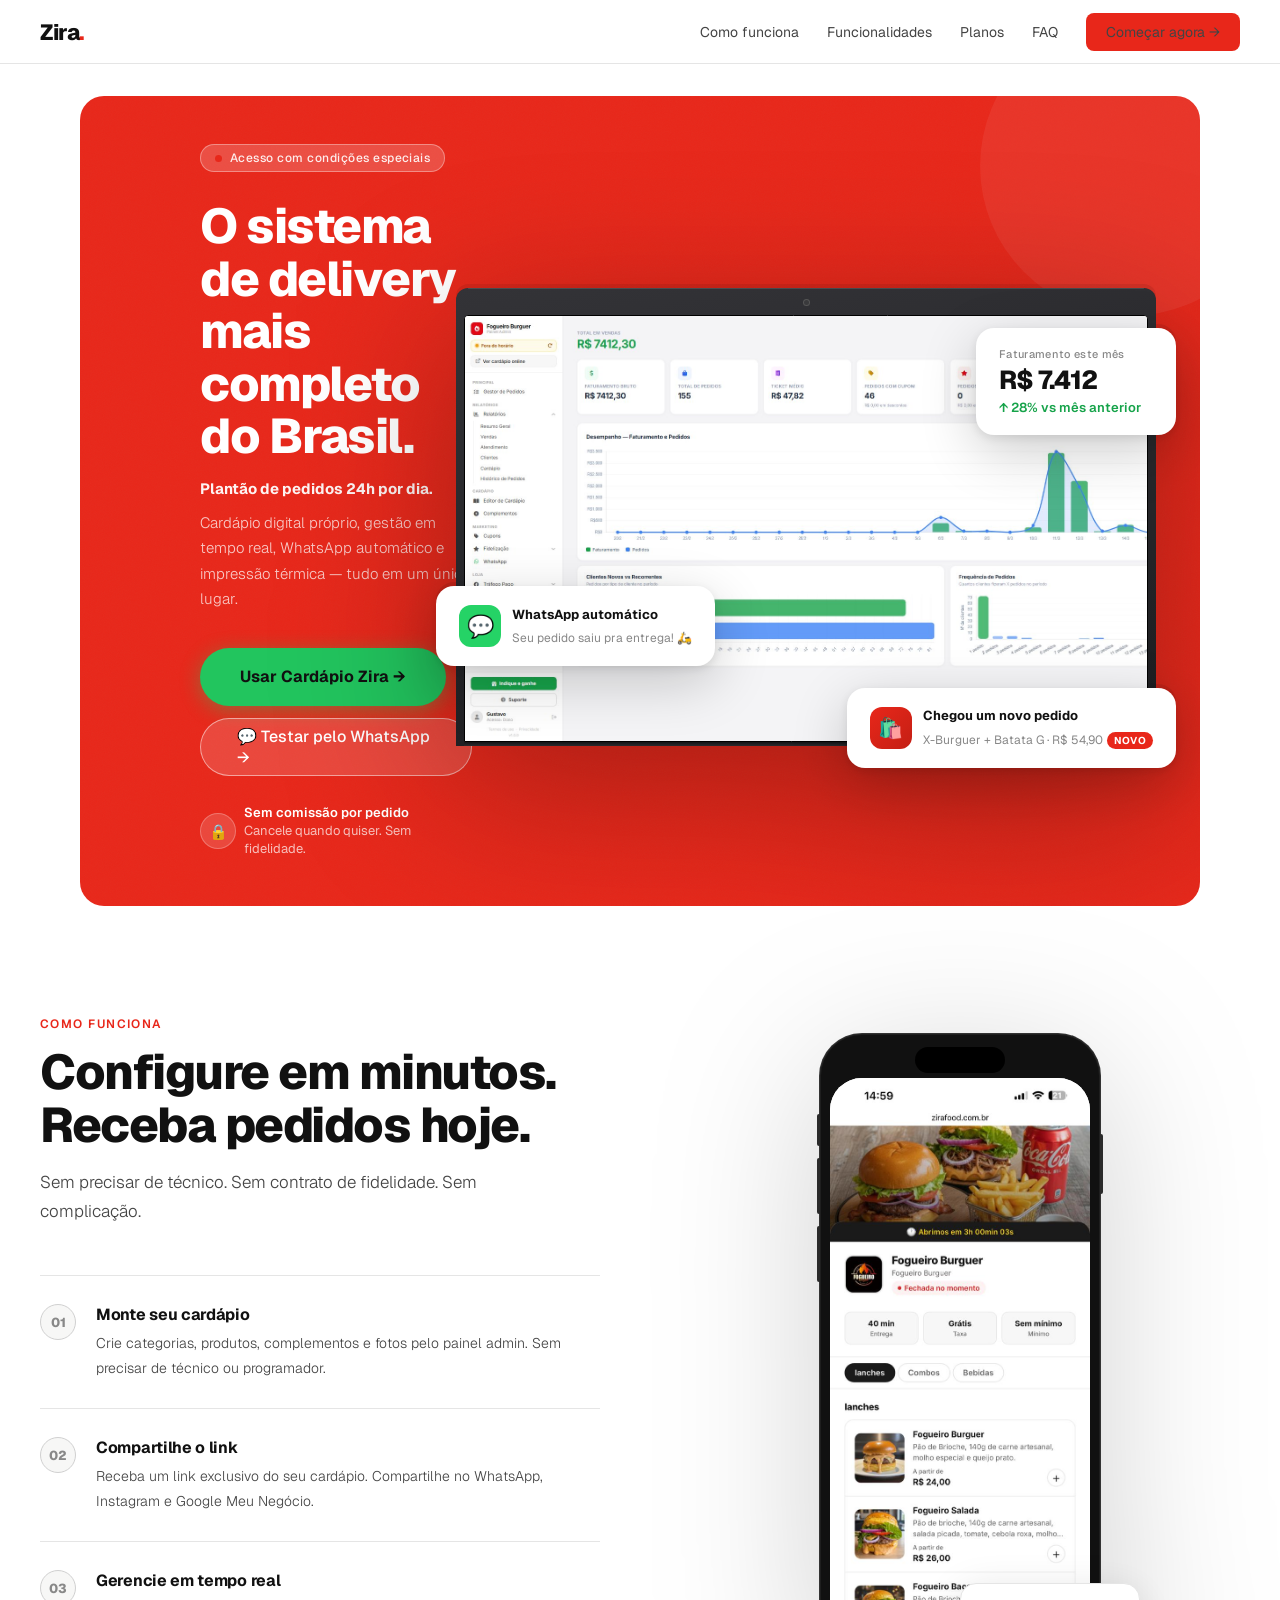
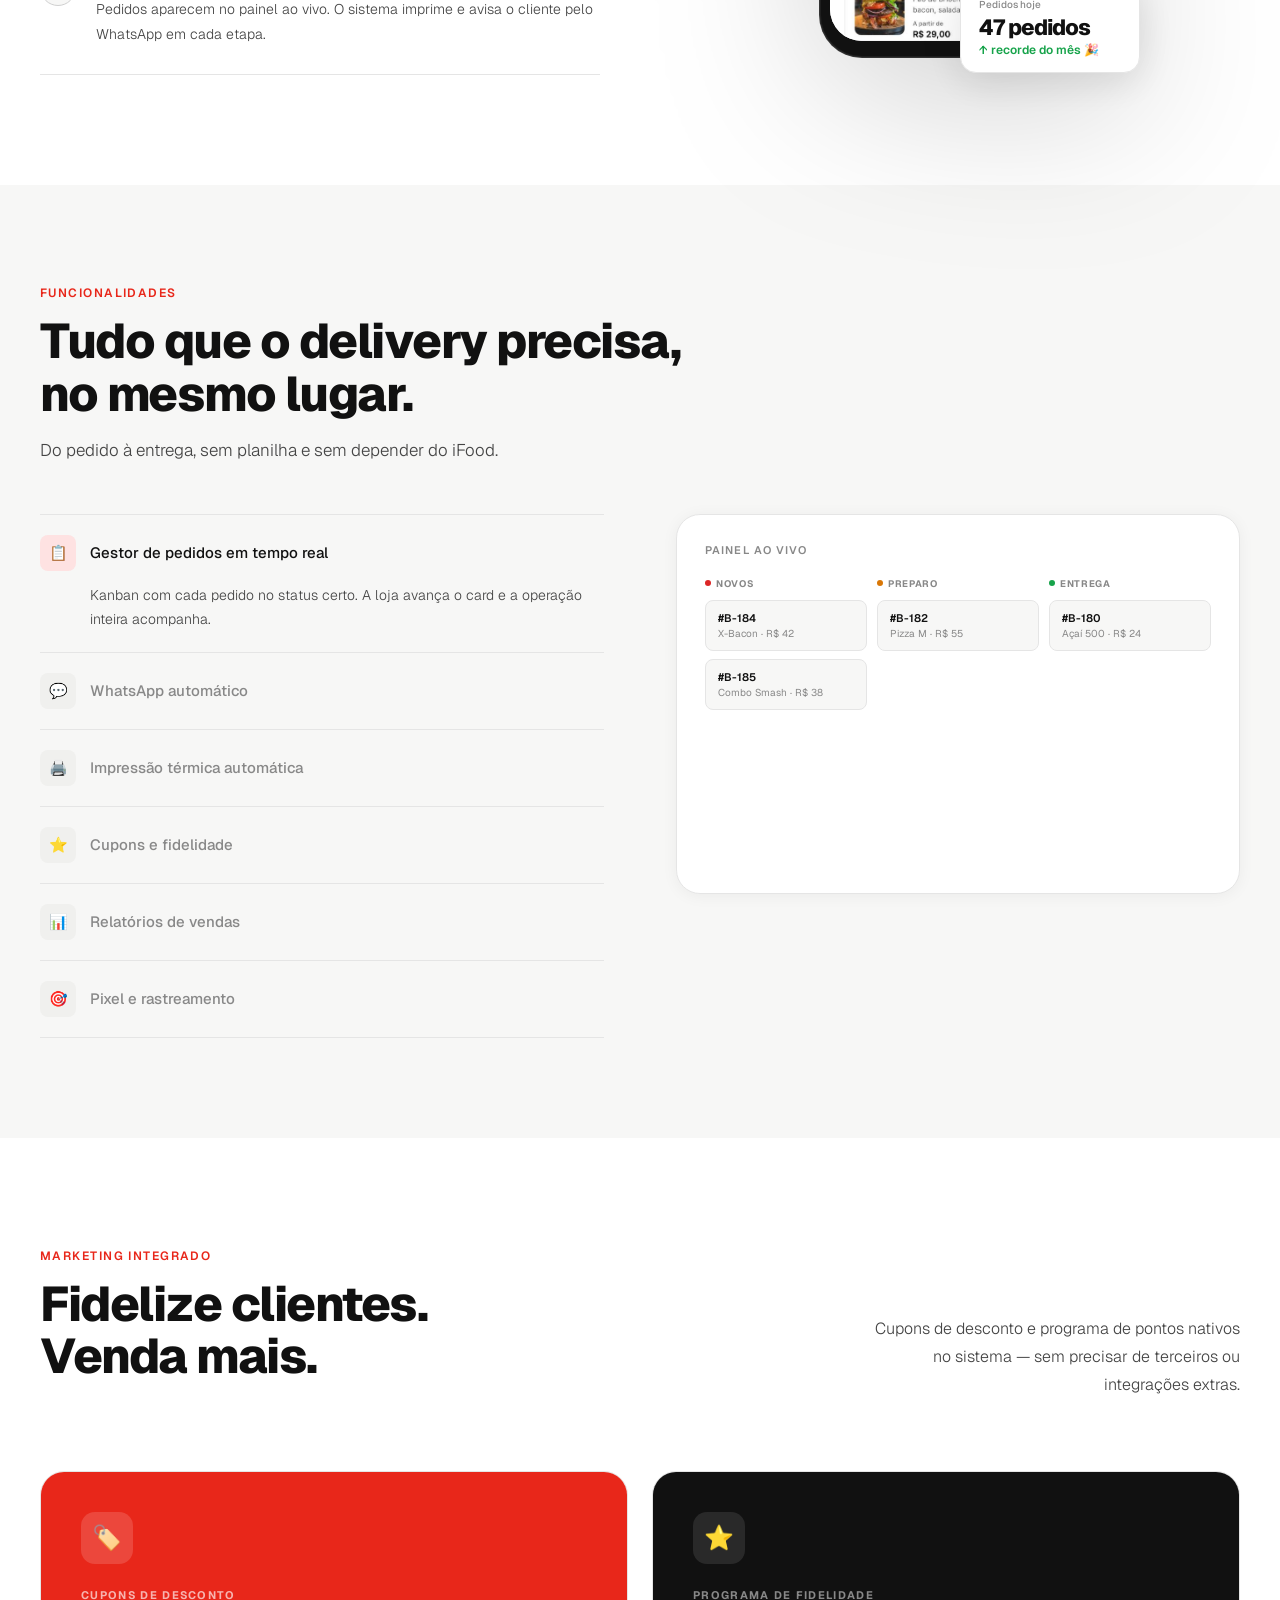
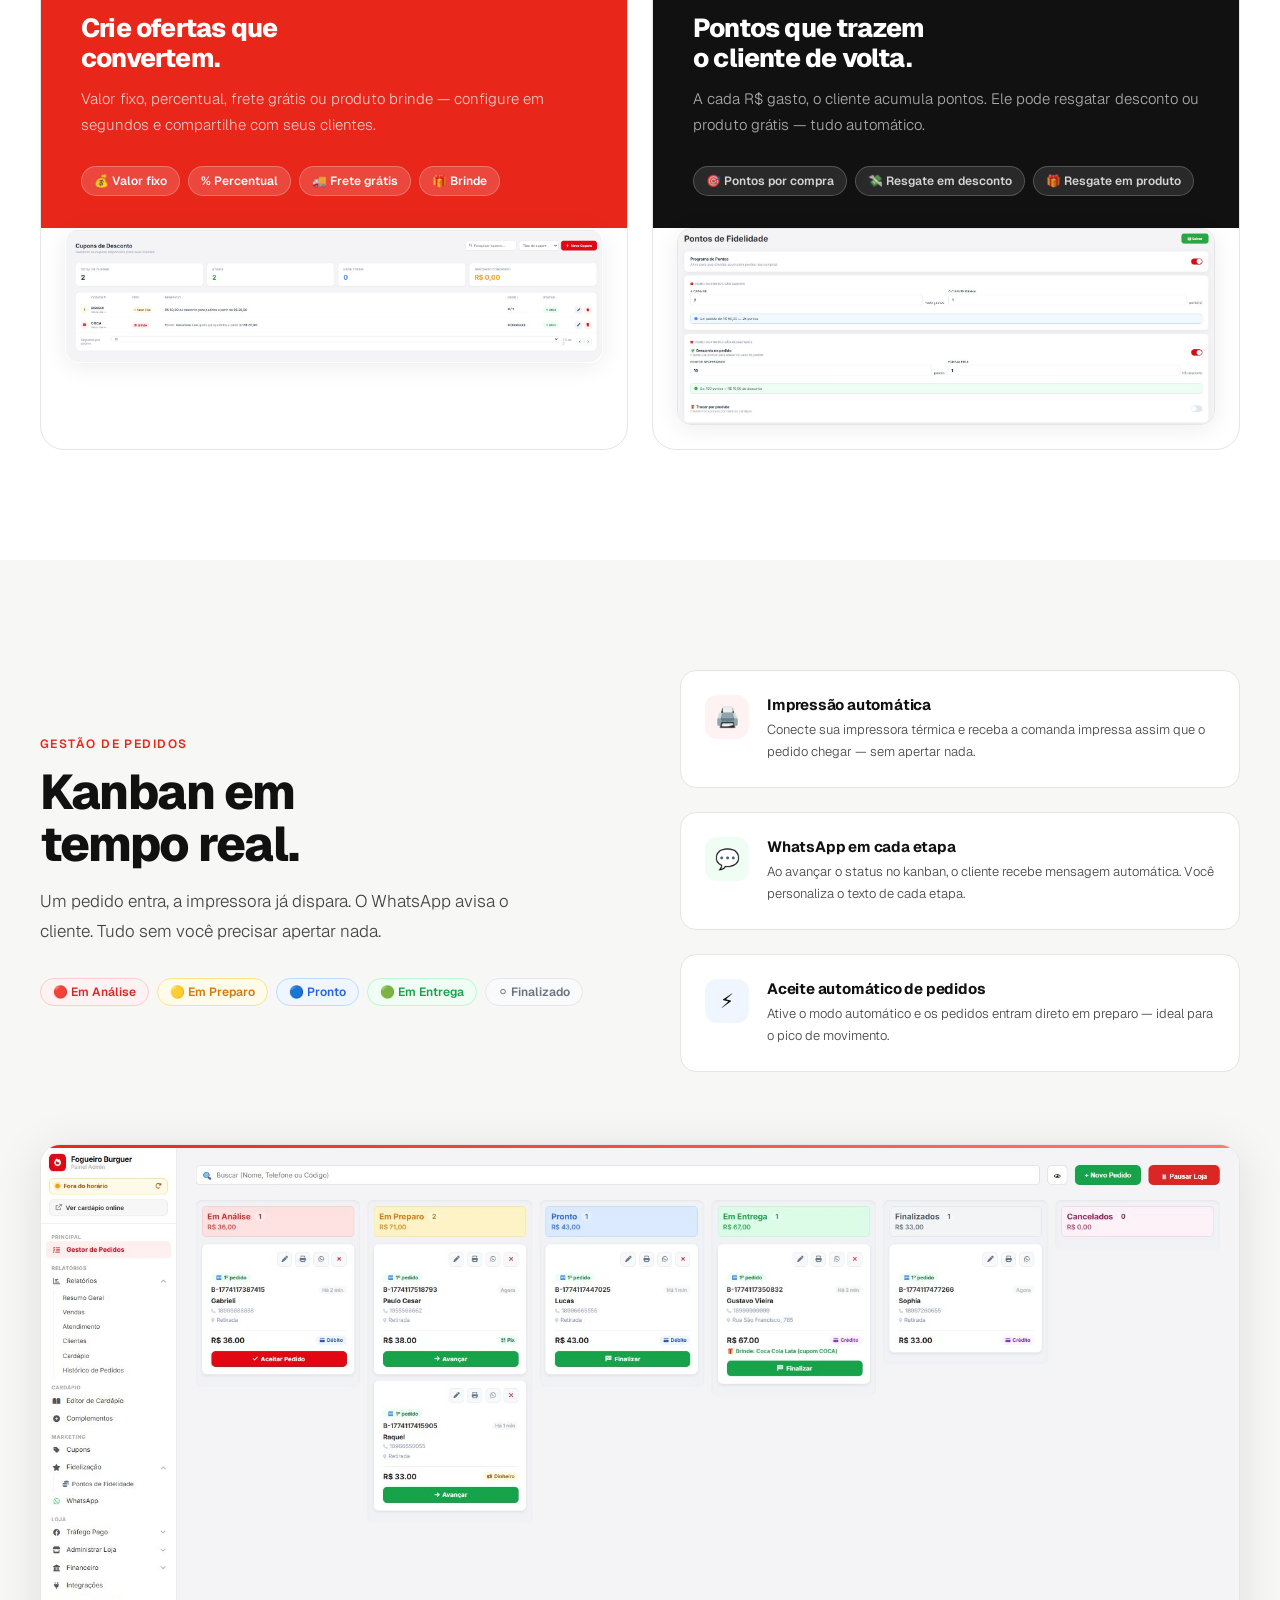
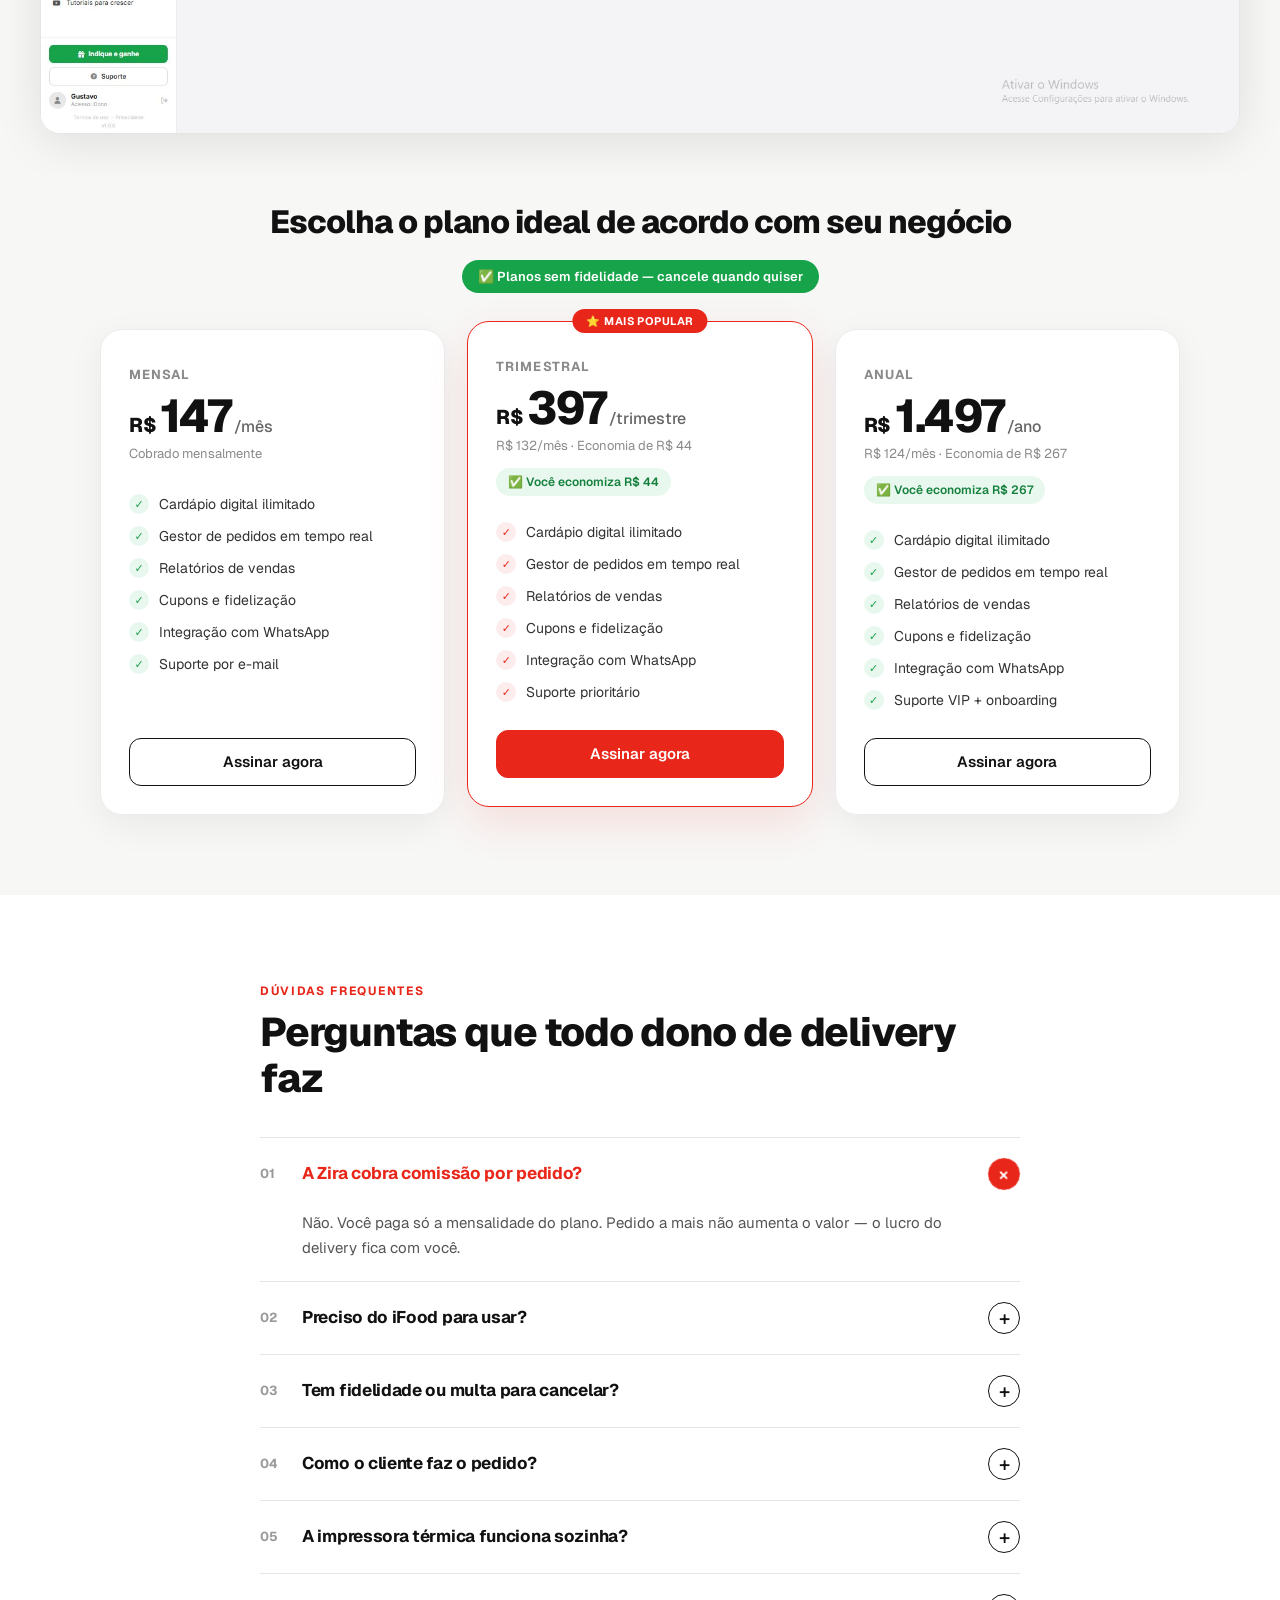
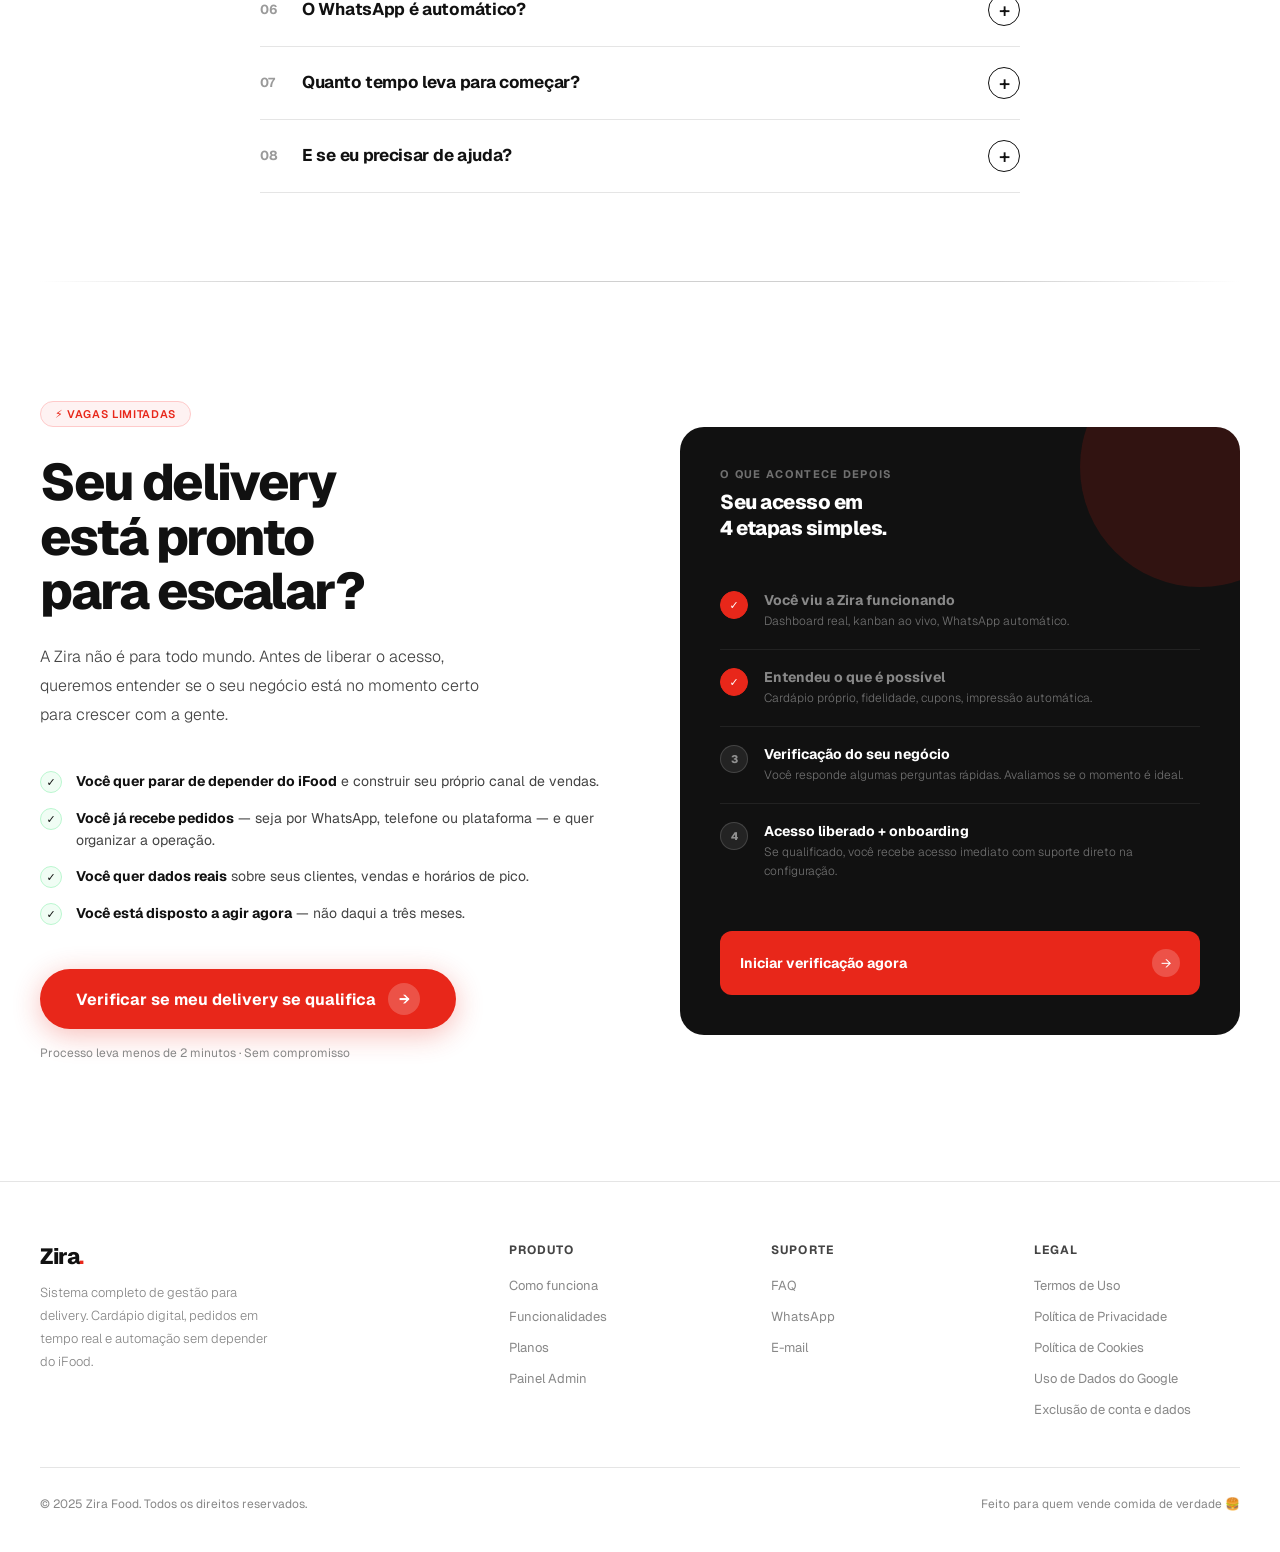
==== commit 4259d074: "Publica planos, FAQ, funcionalidades e páginas legais na home, e corrige o cadastro para gravar o tr" ====
--- a/index.html
+++ b/index.html
@@ -1,1893 +1,2394 @@
-<!DOCTYPE html>
-<html lang="pt-BR">
-<head>
-
-<meta charset="UTF-8">
-
-<meta name="viewport" content="width=device-width, initial-scale=1.0">
-<title>Zira — Cardápio Digital para Delivery</title>
-<link rel="preconnect" href="https://fonts.googleapis.com">
-<link rel="preconnect" href="https://fonts.gstatic.com" crossorigin>
-<link href="https://fonts.googleapis.com/css2?family=Geist:wght@300;400;500;600;700;800;900&display=swap" rel="stylesheet">
-<style>
-
-
-*, *::before, *::after { box-sizing: border-box; margin: 0; padding: 0; }
-html { scroll-behavior: smooth; font-size: 16px; }
-
-:root {
-  --red:       #E8271A;
-  --red-h:     #ff3528;
-  --text:      #111111;
-  --text-2:    #444444;
-  --text-3:    #888888;
-  --line:      #E5E5E5;
-  --line-2:    #D0D0D0;
-  --bg:        #FFFFFF;
-  --bg-soft:   #F7F7F6;
-  --bg-soft-2: #F0F0EE;
-  --green:     #16A34A;
-  --r:         10px;
-  --r-lg:      18px;
-  --r-xl:      24px;
-}
-
-body {
-  font-family: 'Geist', system-ui, sans-serif;
-  background: var(--bg);
-  color: var(--text);
-  -webkit-font-smoothing: antialiased;
-  overflow-x: hidden;
-}
-
-/* ─── NAV ─── */
-.nav {
-  position: fixed; top: 0; left: 0; right: 0; z-index: 200;
-  height: 64px;
-  display: flex; align-items: center; justify-content: space-between;
-  padding: 0 40px;
-  background: rgba(255,255,255,0.88);
-  backdrop-filter: blur(24px) saturate(180%);
-  border-bottom: 1px solid var(--line);
-  transition: box-shadow .3s;
-}
-.nav.shadow { box-shadow: 0 1px 24px rgba(0,0,0,.07); }
-
-.nav-logo { font-size: 22px; font-weight: 800; color: var(--text); text-decoration: none; letter-spacing: -0.5px; }
-.nav-logo b { color: var(--red); font-weight: 800; }
-
-.nav-links { display: flex; align-items: center; gap: 28px; list-style: none; }
-.nav-links a { font-size: 14px; font-weight: 400; color: var(--text-2); text-decoration: none; transition: color .2s; }
-.nav-links a:hover { color: var(--text); }
-
-.nav-btn {
-  height: 38px; padding: 0 20px;
-  background: var(--red); color: #fff;
-  border: none; border-radius: 8px;
-  font-size: 14px; font-weight: 600;
-  font-family: inherit; cursor: pointer;
-  text-decoration: none; display: inline-flex; align-items: center; gap: 6px;
-  transition: background .2s, transform .15s, box-shadow .2s;
-}
-.nav-btn:hover { background: var(--red-h); transform: translateY(-1px); box-shadow: 0 6px 20px rgba(232,39,26,.28); }
-
-/* ─── HERO ─── */
-.hero {
-  padding: 96px 48px 0;
-  background: #fff;
-  position: relative; overflow: hidden;
-}
-
-.hero-inner {
-  max-width: 100%; width: 100%;
-  display: grid; grid-template-columns: 35% 65%;
-  gap: 0; align-items: center;
-  position: relative; z-index: 2;
-}
-
-/* LEFT */
-.hero-eyebrow {
-  display: inline-flex; align-items: center; gap: 8px;
-  background: rgba(255,255,255,.18); border: 1px solid rgba(255,255,255,.35);
-  padding: 5px 14px; border-radius: 100px;
-  font-size: 12px; font-weight: 500; color: rgba(255,255,255,.9);
-  letter-spacing: .04em; margin-bottom: 28px;
-  animation: up .5s ease both;
-}
-.eyebrow-dot { width: 7px; height: 7px; border-radius: 50%; background: var(--red); animation: pulse 2s infinite; }
-@keyframes pulse { 0%,100%{opacity:1;transform:scale(1)} 50%{opacity:.4;transform:scale(1.7)} }
-
-.hero h1 {
-  font-size: clamp(36px, 3.8vw, 52px);
-  font-weight: 800; line-height: 1.08;
-  letter-spacing: -1.5px; color: #fff;
-  margin-bottom: 14px;
-  animation: up .55s .06s ease both;
-}
-.hero h1 i { font-style: normal; color: #fff; font-weight: 300; }
-
-.hero-desc {
-  font-size: 15px; font-weight: 700; color: rgba(255,255,255,.95);
-  line-height: 1.55; max-width: 430px;
-  margin-bottom: 10px;
-  animation: up .55s .12s ease both;
-}
-.hero-desc-sub {
-  font-size: 15px; font-weight: 300; color: rgba(255,255,255,.75);
-  line-height: 1.7; max-width: 430px;
-  margin-bottom: 36px;
-  animation: up .55s .14s ease both;
-}
-
-.hero-btns {
-  display: flex; gap: 12px; flex-wrap: wrap;
-  animation: up .55s .18s ease both;
-}
-
-.btn-red {
-  height: 58px; padding: 0 40px;
-  background: #22C55E; color: #111;
-  border: none; border-radius: 100px;
-  font-size: 16px; font-weight: 700; font-family: inherit;
-  text-decoration: none; display: inline-flex; align-items: center; gap: 8px;
-  cursor: pointer; transition: background .2s, transform .15s, box-shadow .2s;
-  box-shadow: 0 4px 20px rgba(34,197,94,.35);
-}
-.btn-red:hover { background: #16A34A; transform: translateY(-2px); box-shadow: 0 8px 28px rgba(34,197,94,.45); }
-
-.btn-outline {
-  height: 58px; padding: 0 36px;
-  background: rgba(255,255,255,.15); color: #fff;
-  border: 1.5px solid rgba(255,255,255,.5); border-radius: 100px;
-  font-size: 16px; font-weight: 500; font-family: inherit;
-  text-decoration: none; display: inline-flex; align-items: center; gap: 8px;
-  cursor: pointer; transition: background .2s, border-color .2s, transform .15s;
-}
-.btn-outline:hover { background: rgba(255,255,255,.25); border-color: #fff; transform: translateY(-2px); }
-
-.hero-trust {
-  display: flex; align-items: center; gap: 8px;
-  margin-top: 28px;
-  animation: up .55s .24s ease both;
-}
-.hero-trust-ico {
-  width: 36px; height: 36px; border-radius: 50%;
-  background: rgba(255,255,255,.15); border: 1px solid rgba(255,255,255,.25);
-  display: flex; align-items: center; justify-content: center; font-size: 15px; flex-shrink: 0;
-}
-.hero-trust-text { font-size: 13px; color: rgba(255,255,255,.7); font-weight: 400; line-height: 1.4; }
-.hero-trust-text strong { color: #fff; font-weight: 600; display: block; }
-
-/* RIGHT – LAPTOP */
-
-/* ── HERO CARD ── */
-.hero-card {
-  background: var(--red);
-  border-radius: 24px;
-  padding: 0 0 0 0;
-  position: relative;
-  overflow: visible;
-  isolation: isolate;
-  max-width: calc(100% - 64px);
-  margin: 0 auto;
-}
-
-/* Textura grain sobre o card */
-.hero-card-inner::before {
-  content: '';
-  position: absolute; inset: 0;
-  background-image: url("data:image/svg+xml,%3Csvg viewBox='0 0 256 256' xmlns='http://www.w3.org/2000/svg'%3E%3Cfilter id='noise'%3E%3CfeTurbulence type='fractalNoise' baseFrequency='0.9' numOctaves='4' stitchTiles='stitch'/%3E%3C/filter%3E%3Crect width='100%25' height='100%25' filter='url(%23noise)' opacity='0.06'/%3E%3C/svg%3E");
-  background-size: 200px 200px;
-  pointer-events: none;
-  z-index: 0;
-  mix-blend-mode: overlay;
-  opacity: .5;
-}
-
-/* Círculo decorativo no canto superior direito (igual à Loovi) */
-.hero-card-inner::after {
-  content: '';
-  position: absolute;
-  top: -80px; right: -80px;
-  width: 300px; height: 300px;
-  border-radius: 50%;
-  background: rgba(255,255,255,.06);
-  pointer-events: none;
-  z-index: 0;
-}
-
-.hero-card-inner {
-  position: relative; z-index: 1;
-  border-radius: 24px;
-  overflow: hidden;
-  padding-left: 0;
-}
-
-/* Wrapper que envolve card + notebook que sai por cima */
-.hero-card-wrap {
-  position: relative;
-  padding-right: 0;
-}
-
-.hero-visual {
-  position: relative;
-  display: flex; justify-content: center; align-items: flex-end;
-  padding: 32px 0 0 0;
-  margin-left: -60px;
-  animation: fadeIn .8s .2s ease both;
-  overflow: visible;
-}
-
-.hero-left {
-  padding: 48px 0 48px 120px;
-}
-
-.laptop {
-  width: 100%; max-width: 700px;
-  position: relative;
-  filter: drop-shadow(0 -4px 0 rgba(0,0,0,.08)) drop-shadow(0 40px 80px rgba(0,0,0,.28));
-}
-
-/* Lid */
-.lap-lid {
-  background: linear-gradient(170deg, #333337 0%, #1c1c1f 100%);
-  border-radius: 12px 12px 0 0;
-  padding: 8px 8px 0;
-  position: relative;
-}
-.lap-lid::before { /* top edge shine */
-  content: ''; position: absolute; top: 0; left: 12px; right: 12px; height: 1px;
-  background: rgba(255,255,255,.12); border-radius: 2px;
-}
-.lap-notch {
-  height: 14px; display: flex; align-items: center; justify-content: center; margin-bottom: 5px;
-}
-.lap-cam {
-  width: 5px; height: 5px; border-radius: 50%;
-  background: #3a3a3c; box-shadow: 0 0 0 1px #555;
-}
-.lap-screen {
-  background: #fff;
-  border-radius: 4px 4px 0 0;
-  aspect-ratio: 16/10;
-  overflow: hidden;
-  border: 1px solid #000;
-}
-
-/* Hinge */
-.lap-hinge {
-  background: linear-gradient(180deg, #141416 0%, #2a2a2e 100%);
-  height: 4px;
-}
-
-/* Base */
-.lap-base { display: none; }
-.lap-base::before { /* trackpad notch */
-  content: ''; position: absolute; top: 50%; left: 50%; transform: translate(-50%,-50%);
-  width: 48px; height: 5px; background: #141416; border-radius: 3px;
-  box-shadow: inset 0 1px 3px rgba(0,0,0,.7);
-}
-.lap-base::after { /* top glint */
-  content: ''; position: absolute; top: 0; left: 0; right: 0; height: 1px;
-  background: linear-gradient(90deg, transparent, rgba(255,255,255,.08) 50%, transparent);
-}
-.lap-foot { display: none; }
-
-/* Floating cards */
-.lap-card {
-  position: absolute; z-index: 30;
-  background: #fff;
-  border: 1px solid rgba(255,255,255,.9);
-  border-radius: 18px;
-  padding: 18px 22px;
-  box-shadow: 0 16px 56px rgba(0,0,0,.2), 0 3px 10px rgba(0,0,0,.09);
-  min-width: 200px;
-}
-.lap-card-1 { top: 40px; right: -20px; animation: fc1 5s ease-in-out infinite; }
-.lap-card-2 { bottom: 80px; left: -20px; min-width: 210px; animation: fc2 5s 1.8s ease-in-out infinite; }
-.lap-card-3 { bottom: -22px; right: -20px; min-width: 220px; animation: fc3 5s 3.2s ease-in-out infinite; }
-
-@keyframes fc1 { 0%,100%{transform:translateY(0)} 50%{transform:translateY(-9px)} }
-@keyframes fc2 { 0%,100%{transform:translateY(0)} 50%{transform:translateY(7px)} }
-@keyframes fc3 { 0%,100%{transform:translateY(0)} 50%{transform:translateY(-8px)} }
-
-.lc-order { display: flex; align-items: center; gap: 11px; }
-.lc-order-ico {
-  width: 42px; height: 42px; border-radius: 12px;
-  background: linear-gradient(135deg, #e8271a, #c41f14);
-  display: flex; align-items: center; justify-content: center;
-  font-size: 20px; flex-shrink: 0;
-}
-.lc-order-text strong { display: block; font-size: 13px; font-weight: 700; color: var(--text); margin-bottom: 3px; }
-.lc-order-text span { font-size: 12px; color: var(--text-3); }
-.lc-order-badge {
-  display: inline-block; background: #e8271a; color: #fff;
-  font-size: 10px; font-weight: 700; padding: 2px 7px;
-  border-radius: 20px; margin-top: 5px; letter-spacing: .03em;
-}
-
-.lc-label { font-size: 11px; color: var(--text-3); font-weight: 500; margin-bottom: 6px; letter-spacing: .03em; }
-.lc-value { font-size: 26px; font-weight: 800; color: var(--text); letter-spacing: -1px; line-height: 1; }
-.lc-sub { font-size: 13px; color: var(--green); font-weight: 600; margin-top: 6px; }
-
-.lc-wpp { display: flex; align-items: center; gap: 11px; }
-.lc-wpp-ico {
-  width: 42px; height: 42px; border-radius: 12px;
-  background: #25D366; display: flex; align-items: center; justify-content: center;
-  font-size: 22px; flex-shrink: 0;
-}
-.lc-wpp-text strong { display: block; font-size: 13px; font-weight: 700; color: var(--text); margin-bottom: 3px; }
-.lc-wpp-text span { font-size: 12px; color: var(--text-3); }
-
-/* Dashboard inside screen */
-.db { display: flex; height: 100%; font-size: 10px; }
-
-.db-side {
-  width: 130px; flex-shrink: 0;
-  background: #fff; border-right: 1px solid #eee;
-  display: flex; flex-direction: column;
-  overflow: hidden;
-}
-.db-side-head {
-  padding: 10px 10px 8px;
-  border-bottom: 1px solid #f0f0f0;
-}
-.db-brand { font-size: 10px; font-weight: 800; color: #111; letter-spacing: -.3px; }
-.db-brand b { color: var(--red); }
-.db-role { font-size: 8px; color: #aaa; margin-top: 1px; }
-
-.db-sec { font-size: 7px; text-transform: uppercase; letter-spacing: .08em; color: #bbb; font-weight: 700; padding: 7px 10px 3px; }
-
-.db-link {
-  display: flex; align-items: center; gap: 5px;
-  padding: 5px 10px; font-size: 8.5px; color: #888;
-  border-radius: 5px; margin: 0 5px 1px;
-  cursor: pointer;
-}
-.db-link.on { background: #fef2f2; color: var(--red); font-weight: 700; }
-
-.db-main {
-  flex: 1; background: #f8f8f6; padding: 10px; overflow: hidden;
-  display: flex; flex-direction: column; gap: 8px;
-}
-
-.db-top { display: flex; justify-content: space-between; align-items: flex-start; }
-.db-fat-label { font-size: 7px; text-transform: uppercase; letter-spacing: .08em; color: #aaa; font-weight: 600; }
-.db-fat-val { font-size: 18px; font-weight: 800; color: #16a34a; letter-spacing: -1px; line-height: 1.1; }
-.db-date { background: #fff; border: 1px solid #e5e5e5; border-radius: 5px; padding: 4px 8px; font-size: 7px; color: #666; }
-
-.db-kpis { display: grid; grid-template-columns: repeat(6, 1fr); gap: 4px; }
-.db-kpi { background: #fff; border: 1px solid #e8e8e4; border-radius: 6px; padding: 5px 6px; }
-.db-kpi-ico { font-size: 8px; margin-bottom: 2px; }
-.db-kpi-l { font-size: 5.5px; text-transform: uppercase; letter-spacing: .05em; color: #bbb; font-weight: 600; }
-.db-kpi-v { font-size: 9px; font-weight: 800; color: #111; margin-top: 1px; white-space: nowrap; overflow: hidden; text-overflow: ellipsis; }
-
-.db-chart { background: #fff; border: 1px solid #e8e8e4; border-radius: 6px; padding: 7px; flex: 1; min-height: 0; }
-.db-chart-t { font-size: 7px; font-weight: 700; color: #333; margin-bottom: 5px; }
-.db-bars { display: flex; align-items: flex-end; gap: 2px; height: 44px; }
-.db-bar { flex: 1; border-radius: 2px 2px 0 0; background: #d1fae5; }
-.db-bar.hi { background: #16a34a; }
-
-.db-bottom { display: grid; grid-template-columns: 1fr 1fr; gap: 5px; }
-.db-box { background: #fff; border: 1px solid #e8e8e4; border-radius: 6px; padding: 7px; }
-.db-box-t { font-size: 7px; font-weight: 700; color: #333; margin-bottom: 5px; }
-.db-row { margin-bottom: 4px; }
-.db-row-l { display: flex; justify-content: space-between; font-size: 6px; color: #888; margin-bottom: 2px; }
-.db-track { height: 4px; background: #f0f0f0; border-radius: 2px; overflow: hidden; }
-.db-fill { height: 100%; border-radius: 2px; }
-
-/* ─── TRUST BAR ─── */
-.trust {
-  display: none;
-}
-.trust-inner {
-  max-width: 1200px; margin: 0 auto;
-  height: 64px; display: flex; align-items: center; gap: 40px;
-}
-.trust-label { font-size: 12px; color: var(--text-3); font-weight: 500; letter-spacing: .05em; text-transform: uppercase; flex-shrink: 0; }
-.trust-sep { width: 1px; height: 20px; background: var(--line-2); flex-shrink: 0; }
-.trust-items { display: flex; gap: 32px; align-items: center; flex-wrap: wrap; }
-.trust-item { font-size: 13px; font-weight: 500; color: #bbb; display: flex; align-items: center; gap: 6px; transition: color .2s; }
-.trust-item:hover { color: var(--text-2); }
-
-/* ─── SECTION TEMPLATE ─── */
-.sec { padding: 100px 40px; }
-.sec-inner { max-width: 1200px; margin: 0 auto; }
-
-.sec-tag { font-size: 12px; font-weight: 600; text-transform: uppercase; letter-spacing: .12em; color: var(--red); margin-bottom: 14px; }
-.sec-h {
-  font-size: clamp(32px, 3.8vw, 52px);
-  font-weight: 800; letter-spacing: -1.5px; line-height: 1.08;
-  color: var(--text); margin-bottom: 16px;
-}
-.sec-sub { font-size: 17px; font-weight: 300; color: var(--text-2); line-height: 1.75; max-width: 500px; }
-
-/* ─── HOW IT WORKS ─── */
-.steps {
-  display: grid; grid-template-columns: repeat(3,1fr);
-  gap: 1px; background: var(--line);
-  border: 1px solid var(--line); border-radius: var(--r-xl);
-  overflow: hidden; margin-top: 56px;
-}
-.step { background: var(--bg); padding: 48px 36px; transition: background .2s; }
-.step:hover { background: var(--bg-soft); }
-.step-n { font-size: 56px; font-weight: 800; color: var(--line); letter-spacing: -3px; line-height: 1; margin-bottom: 20px; }
-.step-ico { font-size: 28px; margin-bottom: 16px; }
-.step-t { font-size: 18px; font-weight: 700; color: var(--text); letter-spacing: -.3px; margin-bottom: 10px; }
-.step-d { font-size: 14px; font-weight: 300; color: var(--text-2); line-height: 1.75; }
-
-/* ─── FEATURES ─── */
-.sec-feat { background: var(--bg-soft); }
-
-.feat-layout { display: grid; grid-template-columns: 1fr 1fr; gap: 72px; align-items: start; }
-
-.feat-list { display: flex; flex-direction: column; }
-.feat-item {
-  padding: 20px 0; border-bottom: 1px solid var(--line); cursor: pointer;
-}
-.feat-item:first-child { border-top: 1px solid var(--line); }
-
-.feat-hd {
-  display: flex; align-items: center; gap: 14px;
-  font-size: 15px; font-weight: 500; color: var(--text-3);
-  transition: color .2s;
-}
-.feat-item.on .feat-hd { color: var(--text); }
-.feat-item.on .feat-body { display: block; }
-
-.feat-ico {
-  width: 36px; height: 36px; border-radius: 8px;
-  background: var(--bg-soft-2); display: flex; align-items: center; justify-content: center;
-  font-size: 15px; flex-shrink: 0; transition: background .2s;
-}
-.feat-item.on .feat-ico { background: #fee2e2; }
-
-.feat-body {
-  display: none; padding: 12px 0 0 50px;
-  font-size: 14px; font-weight: 300; color: var(--text-2); line-height: 1.75;
-}
-
-.feat-display { position: sticky; top: 96px; }
-
-.feat-card {
-  background: var(--bg); border: 1px solid var(--line);
-  border-radius: var(--r-xl); padding: 28px;
-  min-height: 360px; box-shadow: 0 2px 16px rgba(0,0,0,.05);
-  overflow: hidden;
-}
-.feat-card-label {
-  font-size: 11px; font-weight: 600; text-transform: uppercase;
-  letter-spacing: .1em; color: var(--text-3); margin-bottom: 20px;
-}
-
-/* kanban mini */
-.kb { display: grid; grid-template-columns: repeat(3,1fr); gap: 10px; }
-.kb-head {
-  font-size: 9.5px; font-weight: 700; text-transform: uppercase;
-  letter-spacing: .07em; color: var(--text-3);
-  display: flex; align-items: center; gap: 5px; margin-bottom: 10px;
-}
-.kb-dot { width: 6px; height: 6px; border-radius: 50%; }
-.kb-card {
-  background: var(--bg-soft); border: 1px solid var(--line);
-  border-radius: 8px; padding: 10px 12px; margin-bottom: 8px;
-}
-.kb-name { font-size: 11px; font-weight: 600; color: var(--text); }
-.kb-val { font-size: 10px; color: var(--text-3); margin-top: 2px; }
-
-/* wpp */
-.wpp-list { display: flex; flex-direction: column; gap: 10px; }
-.wpp-b {
-  background: #f0f0f0; border-radius: 12px 12px 12px 3px;
-  padding: 11px 14px; font-size: 13px; color: var(--text); line-height: 1.55; max-width: 88%;
-}
-.wpp-b.out { background: #dcf8c6; border-radius: 12px 12px 3px 12px; align-self: flex-end; }
-.wpp-t { font-size: 9px; color: var(--text-3); text-align: right; margin-top: 4px; }
-
-/* impressora */
-.receipt {
-  background: var(--bg-soft); border: 1px solid var(--line);
-  border-radius: 10px; padding: 20px;
-  font-family: 'Courier New', monospace; font-size: 11px;
-  color: var(--text-2); line-height: 1.9; text-align: center;
-}
-.receipt-brand { font-size: 13px; font-weight: 800; color: var(--text); margin-bottom: 6px; }
-.receipt-div { border-bottom: 1px dashed var(--line-2); margin: 8px 0; }
-.receipt-items { text-align: left; }
-
-/* ─── PRICING ─── */
-.price-grid { display: grid; grid-template-columns: repeat(3,1fr); gap: 16px; margin-top: 56px; }
-
-.price-card {
-  background: var(--bg); border: 1px solid var(--line);
-  border-radius: var(--r-xl); padding: 36px 28px;
-  position: relative; transition: transform .25s, box-shadow .25s, border-color .25s;
-}
-.price-card:hover { transform: translateY(-4px); box-shadow: 0 12px 40px rgba(0,0,0,.1); border-color: var(--line-2); }
-.price-card.feat { border-color: var(--red); box-shadow: 0 0 0 1px var(--red); }
-.price-card.feat:hover { box-shadow: 0 0 0 1px var(--red), 0 16px 48px rgba(232,39,26,.15); }
-
-.price-tag {
-  position: absolute; top: -12px; left: 50%; transform: translateX(-50%);
-  background: var(--red); color: #fff;
-  font-size: 10px; font-weight: 700; letter-spacing: .08em;
-  padding: 4px 14px; border-radius: 100px; white-space: nowrap;
-}
-
-.price-label { font-size: 11px; font-weight: 700; text-transform: uppercase; letter-spacing: .1em; color: var(--text-3); margin-bottom: 24px; }
-.price-cur { font-size: 18px; font-weight: 600; color: var(--text-2); vertical-align: top; line-height: 1.5; }
-.price-num { font-size: 54px; font-weight: 800; letter-spacing: -2px; color: var(--text); line-height: 1; }
-.price-per { font-size: 13px; color: var(--text-3); margin-top: 4px; }
-.price-eco { font-size: 12px; font-weight: 600; color: var(--green); margin: 6px 0 28px; min-height: 18px; }
-
-.price-feats { list-style: none; display: flex; flex-direction: column; gap: 12px; margin-bottom: 28px; }
-.price-feats li { display: flex; align-items: center; gap: 10px; font-size: 14px; color: var(--text-2); font-weight: 400; }
-.price-feats li::before { content: '✓'; color: var(--green); font-weight: 800; flex-shrink: 0; }
-
-.price-btn {
-  display: block; text-align: center; padding: 14px;
-  border-radius: var(--r); font-size: 14px; font-weight: 600;
-  text-decoration: none; cursor: pointer; font-family: inherit;
-  border: 1px solid var(--line-2); color: var(--text); background: transparent;
-  transition: all .2s; width: 100%;
-}
-.price-btn:hover { background: var(--bg-soft); }
-.price-btn.red { background: var(--red); border-color: var(--red); color: #fff; box-shadow: 0 6px 24px rgba(232,39,26,.25); }
-.price-btn.red:hover { background: var(--red-h); transform: translateY(-1px); box-shadow: 0 10px 32px rgba(232,39,26,.35); }
-
-.launch-strip {
-  margin-top: 28px;
-  background: #fef2f2; border: 1px solid #fecaca;
-  border-radius: var(--r-lg); padding: 22px 28px;
-  text-align: center;
-}
-.launch-strip strong { display: block; font-size: 15px; font-weight: 700; color: var(--red); margin-bottom: 6px; }
-.launch-strip p { font-size: 13px; color: var(--text-2); font-weight: 300; margin-bottom: 16px; }
-
-/* ─── TESTIMONIALS ─── */
-.sec-test { background: var(--bg-soft); }
-.test-grid { display: grid; grid-template-columns: repeat(3,1fr); gap: 16px; margin-top: 56px; }
-
-.test-card {
-  background: var(--bg); border: 1px solid var(--line);
-  border-radius: var(--r-xl); padding: 28px 24px;
-  transition: transform .25s, box-shadow .25s;
-}
-.test-card:hover { transform: translateY(-3px); box-shadow: 0 8px 32px rgba(0,0,0,.08); }
-
-.test-stars { color: #FBBF24; font-size: 13px; letter-spacing: 2px; margin-bottom: 16px; }
-.test-txt { font-size: 14px; font-weight: 300; color: var(--text-2); line-height: 1.75; margin-bottom: 20px; font-style: italic; }
-.test-who { display: flex; align-items: center; gap: 12px; }
-.test-av { width: 42px; height: 42px; border-radius: 50%; background: var(--bg-soft-2); display: flex; align-items: center; justify-content: center; font-size: 18px; flex-shrink: 0; }
-.test-name { font-size: 14px; font-weight: 700; color: var(--text); }
-.test-biz { font-size: 12px; color: var(--text-3); margin-top: 2px; }
-
-/* ─── FAQ ─── */
-.faq-wrap { max-width: 740px; margin: 48px auto 0; }
-.faq-item { border-bottom: 1px solid var(--line); padding: 22px 0; cursor: pointer; }
-.faq-q { display: flex; justify-content: space-between; align-items: center; gap: 16px; font-size: 15px; font-weight: 600; color: var(--text); }
-.faq-ico { color: var(--red); font-size: 22px; line-height: 1; flex-shrink: 0; transition: transform .3s; }
-.faq-item.on .faq-ico { transform: rotate(45deg); }
-.faq-a { display: none; padding-top: 12px; font-size: 14px; font-weight: 300; color: var(--text-2); line-height: 1.8; }
-.faq-item.on .faq-a { display: block; }
-
-/* ─── CTA FINAL ─── */
-.cta-sec {
-  padding: 120px 40px; background: var(--text);
-  text-align: center; position: relative; overflow: hidden;
-}
-.cta-sec::before {
-  content: ''; position: absolute; top: 50%; left: 50%;
-  transform: translate(-50%,-50%);
-  width: 700px; height: 700px;
-  background: radial-gradient(circle, rgba(232,39,26,.12) 0%, transparent 65%);
-  pointer-events: none;
-}
-.cta-inner { max-width: 660px; margin: 0 auto; position: relative; z-index: 2; }
-.cta-inner h2 {
-  font-size: clamp(36px, 5vw, 60px);
-  font-weight: 800; letter-spacing: -2px; line-height: 1.06;
-  color: #fff; margin-bottom: 16px;
-}
-.cta-inner h2 i { font-style: normal; color: var(--red); }
-.cta-inner p { font-size: 17px; font-weight: 300; color: rgba(255,255,255,.5); line-height: 1.75; margin-bottom: 40px; }
-
-.cta-btns { display: flex; gap: 12px; justify-content: center; flex-wrap: wrap; }
-
-.btn-white {
-  height: 50px; padding: 0 30px;
-  background: #fff; color: var(--text);
-  border: none; border-radius: var(--r); cursor: pointer;
-  font-size: 15px; font-weight: 700; font-family: inherit;
-  text-decoration: none; display: inline-flex; align-items: center; gap: 8px;
-  transition: background .2s, transform .15s;
-}
-.btn-white:hover { background: #f5f5f5; transform: translateY(-2px); }
-
-.btn-ghost-w {
-  height: 50px; padding: 0 26px;
-  background: transparent; color: rgba(255,255,255,.75);
-  border: 1px solid rgba(255,255,255,.2); border-radius: var(--r); cursor: pointer;
-  font-size: 15px; font-weight: 400; font-family: inherit;
-  text-decoration: none; display: inline-flex; align-items: center; gap: 8px;
-  transition: border-color .2s, color .2s, transform .15s;
-}
-.btn-ghost-w:hover { border-color: rgba(255,255,255,.5); color: #fff; transform: translateY(-2px); }
-
-.cta-fine { margin-top: 20px; font-size: 12px; color: rgba(255,255,255,.2); }
-
-/* ─── FOOTER ─── */
-footer {
-  background: var(--bg); border-top: 1px solid var(--line);
-  padding: 60px 40px 40px;
-}
-.foot-inner { max-width: 1200px; margin: 0 auto; }
-.foot-top { display: grid; grid-template-columns: 2fr 1fr 1fr 1fr; gap: 56px; margin-bottom: 48px; }
-.foot-logo { font-size: 22px; font-weight: 800; color: var(--text); letter-spacing: -.5px; margin-bottom: 12px; }
-.foot-logo b { color: var(--red); }
-.foot-desc { font-size: 13px; font-weight: 300; color: var(--text-3); line-height: 1.75; max-width: 240px; }
-.foot-col-h { font-size: 12px; font-weight: 700; text-transform: uppercase; letter-spacing: .09em; color: var(--text-2); margin-bottom: 16px; }
-.foot-links { list-style: none; display: flex; flex-direction: column; gap: 10px; }
-.foot-links a { font-size: 13px; color: var(--text-3); text-decoration: none; transition: color .2s; }
-.foot-links a:hover { color: var(--text); }
-.foot-bottom {
-  display: flex; justify-content: space-between; align-items: center;
-  padding-top: 28px; border-top: 1px solid var(--line);
-  font-size: 12px; color: var(--text-3); flex-wrap: wrap; gap: 8px;
-}
-
-/* ─── ANIMATIONS ─── */
-@keyframes up {
-  from { opacity: 0; transform: translateY(18px); }
-  to   { opacity: 1; transform: translateY(0); }
-}
-@keyframes fadeIn {
-  from { opacity: 0; } to { opacity: 1; }
-}
-
-.reveal { opacity: 0; transform: translateY(24px); transition: opacity .65s ease, transform .65s ease; }
-.reveal.in { opacity: 1; transform: translateY(0); }
-
-/* ─── SCROLL PROGRESS ─── */
-.sprog { position: fixed; top: 64px; left: 0; z-index: 199; height: 2px; background: var(--red); width: 0; transition: width .1s linear; }
-
-/* ─── RESPONSIVE ─── */
-
-
-
-.btn-red-inv {
-  height: 58px; padding: 0 40px;
-  background: #22C55E; color: #111;
-  border: none; border-radius: 100px;
-  font-size: 16px; font-weight: 700; font-family: inherit;
-  text-decoration: none; display: inline-flex; align-items: center; gap: 8px;
-  cursor: pointer; transition: background .2s, transform .15s, box-shadow .2s;
-  box-shadow: 0 4px 20px rgba(34,197,94,.4);
-}
-.btn-red-inv:hover { background: #16A34A; transform: translateY(-2px); box-shadow: 0 8px 28px rgba(34,197,94,.5); }
-
-
-/* ── COMO FUNCIONA — com celular ── */
-.sec-how {
-  padding: 110px 40px;
-  background: #fff;
-}
-
-.how-inner {
-  max-width: 1200px;
-  margin: 0 auto;
-  display: grid;
-  grid-template-columns: 1fr 1fr;
-  gap: 80px;
-  align-items: center;
-}
-
-.how-left {}
-
-.how-steps {
-  display: flex;
-  flex-direction: column;
-  gap: 0;
-  margin-top: 48px;
-}
-
-.how-step {
-  display: flex;
-  gap: 20px;
-  padding: 28px 0;
-  border-bottom: 1px solid var(--line);
-  position: relative;
-}
-
-.how-step:first-child { border-top: 1px solid var(--line); }
-
-.how-step-num {
-  width: 36px;
-  height: 36px;
-  border-radius: 50%;
-  background: var(--bg-soft);
-  border: 1px solid var(--line-2);
-  display: flex;
-  align-items: center;
-  justify-content: center;
-  font-size: 13px;
-  font-weight: 800;
-  color: var(--text-3);
-  flex-shrink: 0;
-  transition: background .25s, color .25s, border-color .25s;
-}
-
-.how-step:hover .how-step-num {
-  background: var(--red);
-  color: #fff;
-  border-color: var(--red);
-}
-
-.how-step-content {}
-.how-step-title {
-  font-size: 16px;
-  font-weight: 700;
-  color: var(--text);
-  letter-spacing: -.3px;
-  margin-bottom: 6px;
-}
-.how-step-desc {
-  font-size: 14px;
-  font-weight: 300;
-  color: var(--text-2);
-  line-height: 1.75;
-}
-
-/* Celular mockup */
-.how-right {
-  display: flex;
-  justify-content: center;
-  align-items: center;
-  position: relative;
-}
-
-.phone-mockup {
-  position: relative;
-  width: 280px;
-  filter: drop-shadow(0 32px 80px rgba(0,0,0,.18));
-}
-
-.phone-frame {
-  background: #111;
-  border-radius: 42px;
-  padding: 12px 10px 16px;
-  position: relative;
-  box-shadow:
-    0 0 0 1px #333,
-    inset 0 0 0 1px rgba(255,255,255,.06);
-}
-
-.phone-notch-bar {
-  height: 28px;
-  display: flex;
-  align-items: center;
-  justify-content: center;
-  margin-bottom: 4px;
-}
-
-.phone-island {
-  width: 90px; height: 26px;
-  background: #000;
-  border-radius: 20px;
-}
-
-.phone-screen {
-  border-radius: 32px;
-  overflow: hidden;
-  background: #fff;
-  aspect-ratio: 9/19.5;
-}
-
-.phone-screen img {
-  width: 100%;
-  height: 100%;
-  object-fit: cover;
-  object-position: top;
-  display: block;
-}
-
-/* Side buttons */
-.phone-btn-r {
-  position: absolute;
-  right: -3px;
-  top: 100px;
-  width: 3px; height: 60px;
-  background: #2a2a2a;
-  border-radius: 0 2px 2px 0;
-}
-
-.phone-btn-l1 {
-  position: absolute;
-  left: -3px;
-  top: 80px;
-  width: 3px; height: 32px;
-  background: #2a2a2a;
-  border-radius: 2px 0 0 2px;
-}
-
-.phone-btn-l2 {
-  position: absolute;
-  left: -3px;
-  top: 124px;
-  width: 3px; height: 56px;
-  background: #2a2a2a;
-  border-radius: 2px 0 0 2px;
-}
-
-.phone-btn-l3 {
-  position: absolute;
-  left: -3px;
-  top: 192px;
-  width: 3px; height: 56px;
-  background: #2a2a2a;
-  border-radius: 2px 0 0 2px;
-}
-
-/* Badge flutuante sobre o celular */
-.phone-badge {
-  position: absolute;
-  bottom: -16px;
-  right: -40px;
-  background: #fff;
-  border: 1px solid var(--line);
-  border-radius: 16px;
-  padding: 14px 18px;
-  box-shadow: 0 8px 40px rgba(0,0,0,.12);
-  min-width: 180px;
-  z-index: 10;
-}
-
-.pb-label { font-size: 10px; color: var(--text-3); font-weight: 500; margin-bottom: 5px; }
-.pb-value { font-size: 22px; font-weight: 800; color: var(--text); letter-spacing: -1px; line-height: 1; }
-.pb-sub { font-size: 12px; color: var(--green); font-weight: 600; margin-top: 4px; }
-
-
-/* ── SEÇÃO MARKETING: CUPONS + FIDELIDADE ── */
-.sec-mkt {
-  padding: 110px 40px;
-  background: var(--bg);
-}
-
-.mkt-header {
-  max-width: 1200px;
-  margin: 0 auto 72px;
-  display: flex;
-  justify-content: space-between;
-  align-items: flex-end;
-  gap: 40px;
-}
-
-.mkt-header-left {}
-.mkt-header-right {
-  max-width: 380px;
-  text-align: right;
-}
-.mkt-header-right p {
-  font-size: 16px;
-  font-weight: 300;
-  color: var(--text-2);
-  line-height: 1.75;
-}
-
-/* Dois blocos lado a lado */
-.mkt-grid {
-  max-width: 1200px;
-  margin: 0 auto;
-  display: grid;
-  grid-template-columns: 1fr 1fr;
-  gap: 24px;
-}
-
-.mkt-card {
-  border-radius: 24px;
-  overflow: hidden;
-  border: 1px solid var(--line);
-  transition: transform .3s, box-shadow .3s;
-  background: var(--bg);
-}
-
-.mkt-card:hover {
-  transform: translateY(-6px);
-  box-shadow: 0 24px 64px rgba(0,0,0,.1);
-}
-
-.mkt-card-top {
-  padding: 40px 40px 32px;
-}
-
-.mkt-card-ico {
-  width: 52px; height: 52px;
-  border-radius: 14px;
-  display: flex; align-items: center; justify-content: center;
-  font-size: 24px;
-  margin-bottom: 24px;
-}
-
-.mkt-card-tag {
-  font-size: 11px; font-weight: 700;
-  text-transform: uppercase; letter-spacing: .12em;
-  margin-bottom: 12px;
-}
-
-.mkt-card-h {
-  font-size: 26px; font-weight: 800;
-  letter-spacing: -0.8px; color: var(--text);
-  margin-bottom: 12px; line-height: 1.15;
-}
-
-.mkt-card-p {
-  font-size: 15px; font-weight: 300;
-  color: var(--text-2); line-height: 1.75;
-  margin-bottom: 28px;
-}
-
-.mkt-card-pills {
-  display: flex; gap: 8px; flex-wrap: wrap; margin-bottom: 0;
-}
-
-.mkt-pill {
-  display: inline-flex; align-items: center; gap: 5px;
-  font-size: 12px; font-weight: 600;
-  padding: 6px 12px; border-radius: 100px;
-  border: 1px solid var(--line-2);
-  color: var(--text-2);
-  background: var(--bg-soft);
-}
-
-/* Screenshot do sistema */
-.mkt-card-screen {
-  margin: 0 24px 24px;
-  border-radius: 14px;
-  overflow: hidden;
-  border: 1px solid var(--line);
-  box-shadow: 0 4px 24px rgba(0,0,0,.07);
-}
-
-.mkt-card-screen img {
-  width: 100%;
-  display: block;
-  object-fit: cover;
-  object-position: top;
-  max-height: 280px;
-}
-
-/* Variantes de cor */
-.mkt-card.red .mkt-card-top { background: var(--red); }
-.mkt-card.red .mkt-card-tag { color: rgba(255,255,255,.65); }
-.mkt-card.red .mkt-card-h { color: #fff; }
-.mkt-card.red .mkt-card-p { color: rgba(255,255,255,.75); }
-.mkt-card.red .mkt-card-ico { background: rgba(255,255,255,.15); }
-.mkt-card.red .mkt-pill { background: rgba(255,255,255,.15); border-color: rgba(255,255,255,.25); color: #fff; }
-.mkt-card.red .mkt-card-screen { margin: 0 24px 24px; border-color: rgba(255,255,255,.1); }
-
-.mkt-card.dark .mkt-card-top { background: var(--text); }
-.mkt-card.dark .mkt-card-tag { color: rgba(255,255,255,.5); }
-.mkt-card.dark .mkt-card-h { color: #fff; }
-.mkt-card.dark .mkt-card-p { color: rgba(255,255,255,.65); }
-.mkt-card.dark .mkt-card-ico { background: rgba(255,255,255,.1); }
-.mkt-card.dark .mkt-pill { background: rgba(255,255,255,.1); border-color: rgba(255,255,255,.2); color: rgba(255,255,255,.8); }
-
-
-/* ── SEÇÃO KANBAN ── */
-.sec-kanban {
-  padding: 110px 40px;
-  background: var(--bg-soft);
-  overflow: hidden;
-}
-
-.kanban-inner {
-  max-width: 1200px;
-  margin: 0 auto;
-}
-
-.kanban-top {
-  display: grid;
-  grid-template-columns: 1fr 1fr;
-  gap: 80px;
-  align-items: center;
-  margin-bottom: 72px;
-}
-
-.kanban-top-right {
-  display: flex;
-  flex-direction: column;
-  gap: 24px;
-}
-
-.kanban-feat {
-  display: flex;
-  align-items: flex-start;
-  gap: 18px;
-  padding: 24px;
-  background: var(--bg);
-  border: 1px solid var(--line);
-  border-radius: 16px;
-  transition: box-shadow .25s, transform .25s;
-}
-
-.kanban-feat:hover {
-  box-shadow: 0 8px 32px rgba(0,0,0,.08);
-  transform: translateX(4px);
-}
-
-.kanban-feat-ico {
-  width: 44px; height: 44px;
-  border-radius: 12px;
-  display: flex; align-items: center; justify-content: center;
-  font-size: 20px;
-  flex-shrink: 0;
-}
-
-.kanban-feat-body {}
-.kanban-feat-title {
-  font-size: 15px; font-weight: 700;
-  color: var(--text); margin-bottom: 5px;
-  letter-spacing: -.2px;
-}
-.kanban-feat-desc {
-  font-size: 13px; font-weight: 300;
-  color: var(--text-2); line-height: 1.7;
-}
-
-/* Screenshot full-width com borda */
-.kanban-screen-wrap {
-  border-radius: 20px;
-  overflow: hidden;
-  border: 1px solid var(--line);
-  box-shadow: 0 8px 48px rgba(0,0,0,.1);
-  position: relative;
-}
-
-.kanban-screen-wrap::before {
-  content: '';
-  position: absolute;
-  top: 0; left: 0; right: 0;
-  height: 3px;
-  background: linear-gradient(90deg, var(--red), #ff7a6e);
-  z-index: 1;
-}
-
-.kanban-screen-wrap img {
-  width: 100%;
-  display: block;
-}
-
-/* Status badges decorativos */
-.kanban-statuses {
-  display: flex;
-  gap: 8px;
-  flex-wrap: wrap;
-  margin-top: 8px;
-}
-
-.kstatus {
-  display: inline-flex; align-items: center; gap: 6px;
-  font-size: 12px; font-weight: 600;
-  padding: 5px 12px; border-radius: 100px;
-  border: 1px solid;
-}
-
-
-/* ── CTA QUALIFICADOR ── */
-.cta-qual {
-  padding: 120px 40px;
-  background: var(--bg);
-  position: relative;
-  overflow: hidden;
-}
-
-/* Linha decorativa no topo */
-.cta-qual::before {
-  content: '';
-  position: absolute;
-  top: 0; left: 40px; right: 40px;
-  height: 1px;
-  background: linear-gradient(90deg, transparent, var(--line-2) 20%, var(--line-2) 80%, transparent);
-}
-
-.cta-qual-inner {
-  max-width: 1200px;
-  margin: 0 auto;
-  display: grid;
-  grid-template-columns: 1fr 1fr;
-  gap: 80px;
-  align-items: center;
-}
-
-/* Esquerda */
-.cta-qual-left {}
-
-.cta-qual-eyebrow {
-  display: inline-flex; align-items: center; gap: 8px;
-  background: #fef2f2; border: 1px solid #fecaca;
-  padding: 5px 14px; border-radius: 100px;
-  font-size: 11px; font-weight: 600; color: var(--red);
-  letter-spacing: .06em; text-transform: uppercase;
-  margin-bottom: 28px;
-}
-
-.cta-qual-h {
-  font-size: clamp(36px, 4vw, 54px);
-  font-weight: 800; letter-spacing: -2px;
-  line-height: 1.07; color: var(--text);
-  margin-bottom: 24px;
-}
-
-.cta-qual-sub {
-  font-size: 16px; font-weight: 300;
-  color: var(--text-2); line-height: 1.8;
-  margin-bottom: 40px;
-  max-width: 440px;
-}
-
-.cta-qual-criteria {
-  display: flex;
-  flex-direction: column;
-  gap: 14px;
-  margin-bottom: 44px;
-}
-
-.cta-crit {
-  display: flex; align-items: flex-start; gap: 14px;
-}
-
-.crit-check {
-  width: 22px; height: 22px;
-  border-radius: 50%;
-  background: #f0fdf4;
-  border: 1.5px solid #bbf7d0;
-  display: flex; align-items: center; justify-content: center;
-  font-size: 11px;
-  flex-shrink: 0;
-  margin-top: 1px;
-}
-
-.crit-text {
-  font-size: 14px; font-weight: 400;
-  color: var(--text-2); line-height: 1.6;
-}
-
-.crit-text strong {
-  color: var(--text);
-  font-weight: 700;
-}
-
-/* CTA button grande */
-.cta-qual-btn {
-  display: inline-flex; align-items: center; gap: 12px;
-  background: var(--red); color: #fff;
-  padding: 0 36px; height: 60px;
-  border-radius: 100px; border: none;
-  font-size: 16px; font-weight: 700; font-family: inherit;
-  text-decoration: none; cursor: pointer;
-  transition: background .2s, transform .2s, box-shadow .2s;
-  box-shadow: 0 6px 28px rgba(232,39,26,.3);
-}
-
-.cta-qual-btn:hover {
-  background: var(--red-h);
-  transform: translateY(-2px);
-  box-shadow: 0 12px 40px rgba(232,39,26,.4);
-}
-
-.cta-qual-btn-arrow {
-  width: 32px; height: 32px;
-  border-radius: 50%;
-  background: rgba(255,255,255,.2);
-  display: flex; align-items: center; justify-content: center;
-  font-size: 14px;
-  transition: transform .2s;
-}
-
-.cta-qual-btn:hover .cta-qual-btn-arrow {
-  transform: translateX(4px);
-}
-
-.cta-qual-fine {
-  margin-top: 16px;
-  font-size: 12px; color: var(--text-3);
-}
-
-/* Direita: card de avaliação */
-.cta-qual-right {}
-
-.eval-card {
-  background: var(--text);
-  border-radius: 24px;
-  padding: 40px;
-  position: relative;
-  overflow: hidden;
-}
-
-.eval-card::before {
-  content: '';
-  position: absolute;
-  top: -80px; right: -80px;
-  width: 240px; height: 240px;
-  border-radius: 50%;
-  background: rgba(232,39,26,.15);
-  pointer-events: none;
-}
-
-.eval-card-label {
-  font-size: 11px; font-weight: 700;
-  text-transform: uppercase; letter-spacing: .12em;
-  color: rgba(255,255,255,.4);
-  margin-bottom: 8px;
-}
-
-.eval-card-title {
-  font-size: 20px; font-weight: 800;
-  color: #fff; letter-spacing: -.5px;
-  margin-bottom: 32px; line-height: 1.3;
-}
-
-.eval-steps {
-  display: flex;
-  flex-direction: column;
-  gap: 0;
-}
-
-.eval-step {
-  display: flex; align-items: flex-start; gap: 16px;
-  padding: 18px 0;
-  border-bottom: 1px solid rgba(255,255,255,.07);
-  position: relative;
-}
-
-.eval-step:last-child { border-bottom: none; }
-
-.eval-step-num {
-  width: 28px; height: 28px;
-  border-radius: 50%;
-  background: rgba(255,255,255,.08);
-  border: 1px solid rgba(255,255,255,.15);
-  display: flex; align-items: center; justify-content: center;
-  font-size: 11px; font-weight: 800;
-  color: rgba(255,255,255,.5);
-  flex-shrink: 0;
-}
-
-.eval-step.done .eval-step-num {
-  background: var(--red);
-  border-color: var(--red);
-  color: #fff;
-}
-
-.eval-step-body {}
-.eval-step-title {
-  font-size: 14px; font-weight: 700;
-  color: #fff; margin-bottom: 3px;
-}
-.eval-step.done .eval-step-title { color: rgba(255,255,255,.5); }
-.eval-step-desc {
-  font-size: 12px; font-weight: 300;
-  color: rgba(255,255,255,.4); line-height: 1.6;
-}
-
-.eval-cta-mini {
-  margin-top: 32px;
-  background: var(--red);
-  border-radius: 12px;
-  padding: 18px 20px;
-  display: flex; align-items: center; justify-content: space-between;
-  cursor: pointer;
-  text-decoration: none;
-  transition: background .2s;
-}
-.eval-cta-mini:hover { background: var(--red-h); }
-.eval-cta-mini span {
-  font-size: 14px; font-weight: 700; color: #fff;
-}
-.eval-cta-mini-arrow {
-  width: 28px; height: 28px;
-  background: rgba(255,255,255,.2);
-  border-radius: 50%;
-  display: flex; align-items: center; justify-content: center;
-  font-size: 13px; color: #fff;
-}
-
-
-.nav-hamburger { display: none; flex-direction: column; gap: 5px; background: none; border: none; cursor: pointer; padding: 4px; }
-.nav-hamburger span { display: block; width: 22px; height: 2px; background: var(--text); border-radius: 2px; }
-.mobile-menu { position: fixed; top: 56px; left: 0; right: 0; bottom: 0; background: rgba(255,255,255,.97); backdrop-filter: blur(24px); z-index: 190; display: flex; flex-direction: column; align-items: center; justify-content: center; transform: translateY(-110%); transition: transform .3s; }
-.mobile-menu.open { transform: translateY(0); }
-.mobile-menu a { display: block; width: 100%; max-width: 300px; text-align: center; padding: 18px 0; font-size: 18px; font-weight: 700; color: var(--text); text-decoration: none; border-bottom: 1px solid var(--line); }
-.mobile-menu a:last-child { border: none; color: var(--red); margin-top: 12px; }
-
-/* ─────────────── MOBILE ≤ 768px ─────────────── */
-@media (max-width: 768px) {
-  .nav { padding: 0 16px; height: 56px; }
-  .nav-links { display: none; }
-  .nav-btn { font-size: 12px; padding: 0 12px; height: 32px; }
-
-  /* HERO MOBILE — igual Loovi: fundo branco, texto escuro, notebook abaixo */
-  .hero { padding: 64px 0 0; background: #fff; }
-  .hero-card { max-width: 100%; border-radius: 0; padding: 0; box-shadow: none; background: transparent; }
-  .hero-card-inner { padding-left: 0; border-radius: 0; overflow: visible; background: transparent; }
-  .hero-card-inner::before, .hero-card-inner::after { display: none; }
-  .hero-inner { grid-template-columns: 1fr; }
-  .hero-left { padding: 28px 22px 20px; }
-  .hero-eyebrow { background: var(--bg-soft); border-color: var(--line-2); color: var(--text-2); font-size: 10px; margin-bottom: 14px; }
-  .eyebrow-dot { background: var(--red); }
-  .hero h1 { font-size: 28px; letter-spacing: -1px; line-height: 1.1; color: var(--text); }
-  .hero h1 i { color: var(--red); }
-  .hero-desc { font-size: 14px; margin-bottom: 4px; color: var(--text); }
-  .hero-desc-sub { font-size: 13px; margin-bottom: 20px; color: var(--text-2); }
-  .hero-btns { flex-direction: column; gap: 10px; }
-  .btn-red-inv { width: 100%; justify-content: center; height: 48px; padding: 0; font-size: 14px; }
-  .btn-outline { width: 100%; justify-content: center; height: 48px; padding: 0; font-size: 14px; background: transparent; border-color: var(--line-2); color: var(--text); }
-  .hero-trust { margin-top: 14px; }
-  .hero-trust-ico { background: var(--bg-soft-2); border-color: var(--line-2); }
-  .hero-trust-text { color: var(--text-2); }
-  .hero-trust-text strong { color: var(--text); }
-
-  /* Notebook visível no mobile, abaixo do conteúdo */
-  .hero-visual { display: flex !important; justify-content: center; align-items: flex-end; padding: 24px 16px 0; margin-left: 0; overflow: hidden; }
-  .laptop { width: 95%; max-width: 360px; margin: 0; filter: drop-shadow(0 16px 40px rgba(0,0,0,.14)); }
-  .lap-card-1, .lap-card-2 { display: none; }
-
-  .trust { display: none; }
-
-  /* COMO FUNCIONA */
-  .sec-how { padding: 56px 20px; }
-  .how-inner { grid-template-columns: 1fr !important; gap: 40px; }
-  .how-right { justify-content: center; }
-  .phone-mockup { width: 200px; }
-  .phone-badge { right: -10px; bottom: -6px; min-width: 140px; padding: 10px 14px; }
-  .pb-value { font-size: 18px; }
-  .how-step { padding: 16px 0; gap: 12px; }
-  .how-step-num { width: 28px; height: 28px; font-size: 11px; }
-  .how-step-title { font-size: 14px; }
-  .how-step-desc { font-size: 13px; }
-
-  /* MARKETING */
-  .sec-mkt { padding: 56px 20px; }
-  .mkt-header { flex-direction: column; gap: 10px; margin-bottom: 28px; }
-  .mkt-header-right { text-align: left; max-width: none; }
-  .mkt-grid { grid-template-columns: 1fr !important; gap: 16px; }
-  .mkt-card-top { padding: 24px 20px 20px; }
-  .mkt-card-h { font-size: 22px; }
-  .mkt-card-p { font-size: 13px; margin-bottom: 16px; }
-  .mkt-card-pills { flex-wrap: wrap; gap: 6px; }
-  .mkt-pill { font-size: 11px; padding: 4px 10px; }
-  .mkt-card-screen { margin: 0; border-radius: 0 0 14px 14px; }
-  .mkt-card-screen img { max-height: 220px; object-fit: cover; object-position: top left; }
-
-  /* KANBAN */
-  .sec-kanban { padding: 56px 20px; }
-  .kanban-top { grid-template-columns: 1fr !important; gap: 32px; margin-bottom: 32px; }
-  .kanban-feat { padding: 16px; gap: 12px; }
-  .kanban-feat-ico { width: 38px; height: 38px; font-size: 17px; }
-  .kanban-statuses { flex-wrap: wrap; gap: 6px; }
-  .kstatus { font-size: 11px; padding: 4px 10px; }
-  .kanban-screen-wrap img { height: 220px; object-fit: cover; object-position: top left; }
-
-  /* CTA */
-  .cta-qual { padding: 56px 20px; }
-  .cta-qual::before { left: 20px; right: 20px; }
-  .cta-qual-inner { grid-template-columns: 1fr !important; gap: 36px; }
-  .cta-qual-h { font-size: 28px; letter-spacing: -1px; }
-  .cta-qual-sub { font-size: 14px; max-width: none; }
-  .cta-qual-criteria { gap: 12px; margin-bottom: 32px; }
-  .crit-text { font-size: 13px; }
-  .cta-qual-btn { width: 100%; justify-content: center; height: 52px; font-size: 14px; padding: 0; }
-  .eval-card { padding: 24px 20px; border-radius: 18px; }
-  .eval-card-title { font-size: 17px; margin-bottom: 20px; }
-  .eval-step { padding: 12px 0; gap: 10px; }
-  .eval-step-title { font-size: 13px; }
-  .eval-step-desc { font-size: 11px; }
-
-  /* FOOTER */
-  footer { padding: 48px 20px 32px; }
-  .foot-top { grid-template-columns: 1fr 1fr; gap: 24px; }
-  .foot-bottom { flex-direction: column; gap: 4px; }
-
-  /* GERAL */
-  .sec-h { font-size: 26px; }
-  .sec-sub { font-size: 14px; }
-  .nav-hamburger { display: flex !important; }
-}
-
-</style>
-</head>
-<body>
-
-<div class="sprog" id="prog"></div>
-
-<!-- NAV -->
-<nav class="nav" id="nav">
-  <a href="#" class="nav-logo">Zira<b>.</b></a>
-  <ul class="nav-links">
-    <li><a href="#como-funciona">Como funciona</a></li>
-    <li><a href="#funcionalidades">Funcionalidades</a></li>
-    <li><a href="#precos">Preços</a></li>
-    <li><a href="#faq">FAQ</a></li>
-    <li><a href="https://zirafood.com.br/cadastro" class="nav-btn">Começar agora →</a></li>
-  </ul>
-  <button class="nav-hamburger" onclick="openMenu()"><span></span><span></span><span></span></button>
-</nav>
-
-<!-- HERO -->
-<section class="hero">
-  <!-- Hero card envolve tudo -->
-  <div class="hero-card">
-    <div class="hero-card-inner">
-      <div class="hero-inner">
-
-        <!-- Left -->
-        <div class="hero-left">
-          <div class="hero-eyebrow"><div class="eyebrow-dot"></div>Acesso com condições especiais</div>
-
-          <h1>O sistema de delivery<br>mais completo do Brasil.</h1>
-
-          <p class="hero-desc">Plantão de pedidos 24h por dia.</p>
-          <p class="hero-desc-sub">Cardápio digital próprio, gestão em tempo real, WhatsApp automático e impressão térmica — tudo em um único lugar.</p>
-
-          <div class="hero-btns">
-            <a href="#avaliar" class="btn-red-inv">Usar Cardápio Zira →</a>
-            <a href="https://wa.me/5518997260619" class="btn-outline">💬 Testar pelo WhatsApp →</a>
-          </div>
-
-          <div class="hero-trust">
-            <div class="hero-trust-ico">🔒</div>
-            <div class="hero-trust-text">
-              <strong>Sem comissão por pedido</strong>
-              Cancele quando quiser. Sem fidelidade.
-            </div>
-          </div>
-        </div>
-
-        <!-- Right – Laptop -->
-        <div class="hero-visual">
-      <div class="laptop">
-
-        <!-- Card 1 – Faturamento -->
-        <div class="lap-card lap-card-1">
-          <div class="lc-label">Faturamento este mês</div>
-          <div class="lc-value">R$ 7.412</div>
-          <div class="lc-sub">↑ 28% vs mês anterior</div>
-        </div>
-
-        <!-- Card 2 – WhatsApp -->
-        <div class="lap-card lap-card-2">
-          <div class="lc-wpp">
-            <div class="lc-wpp-ico">💬</div>
-            <div class="lc-wpp-text">
-              <strong>WhatsApp automático</strong>
-              <span>Seu pedido saiu pra entrega! 🛵</span>
-            </div>
-          </div>
-        </div>
-
-        <!-- Card 3 – Novo Pedido (canto inferior direito) -->
-        <div class="lap-card lap-card-3">
-          <div class="lc-order">
-            <div class="lc-order-ico">🛍️</div>
-            <div class="lc-order-text">
-              <strong>Chegou um novo pedido</strong>
-              <span>X-Burguer + Batata G · R$ 54,90</span>
-              <div class="lc-order-badge">NOVO</div>
-            </div>
-          </div>
-        </div>
-
-        <!-- Lid -->
-        <div class="lap-lid">
-          <div class="lap-notch"><div class="lap-cam"></div></div>
-          <div class="lap-screen"><img src="[data-uri]" style="width:100%;height:100%;object-fit:cover;object-position:top left;display:block;" alt="Dashboard Zira"></div>
-
-        <div class="lap-hinge"></div>
-        <div class="lap-base"></div>
-        <div class="lap-foot"></div>
-        </div><!-- /laptop -->
-        </div><!-- /hero-visual -->
-      </div><!-- /hero-inner -->
-    </div><!-- /hero-card-inner -->
-  </div><!-- /hero-card -->
-</section>
-
-<!-- TRUST BAR -->
-<div class="trust">
-  <div class="trust-inner">
-    <span class="trust-label">Integra com</span>
-    <div class="trust-sep"></div>
-    <div class="trust-items">
-      <div class="trust-item">💳 Mercado Pago</div>
-      <div class="trust-item">🖨️ Impressora Térmica</div>
-      <div class="trust-item">💬 WhatsApp</div>
-      <div class="trust-item">📊 Meta Pixel</div>
-      <div class="trust-item">🔒 Supabase</div>
-    </div>
-  </div>
-</div>
-
-<!-- COMO FUNCIONA -->
-<section class="sec-how" id="como-funciona">
-  <div class="how-inner">
-
-    <!-- Esquerda: texto + steps -->
-    <div class="how-left">
-      <div class="sec-tag">Como funciona</div>
-      <h2 class="sec-h">Configure em minutos.<br>Receba pedidos hoje.</h2>
-      <p class="sec-sub">Sem precisar de técnico. Sem contrato de fidelidade. Sem complicação.</p>
-
-      <div class="how-steps">
-        <div class="how-step">
-          <div class="how-step-num">01</div>
-          <div class="how-step-content">
-            <div class="how-step-title">Monte seu cardápio</div>
-            <p class="how-step-desc">Crie categorias, produtos, complementos e fotos pelo painel admin. Sem precisar de técnico ou programador.</p>
-          </div>
-        </div>
-        <div class="how-step">
-          <div class="how-step-num">02</div>
-          <div class="how-step-content">
-            <div class="how-step-title">Compartilhe o link</div>
-            <p class="how-step-desc">Receba um link exclusivo do seu cardápio. Compartilhe no WhatsApp, Instagram e Google Meu Negócio.</p>
-          </div>
-        </div>
-        <div class="how-step">
-          <div class="how-step-num">03</div>
-          <div class="how-step-content">
-            <div class="how-step-title">Gerencie em tempo real</div>
-            <p class="how-step-desc">Pedidos aparecem no painel ao vivo. O sistema imprime e avisa o cliente pelo WhatsApp em cada etapa.</p>
-          </div>
-        </div>
-      </div>
-    </div>
-
-    <!-- Direita: celular com o cardápio real -->
-    <div class="how-right">
-      <div class="phone-mockup">
-        <div class="phone-frame">
-          <div class="phone-notch-bar">
-            <div class="phone-island"></div>
-          </div>
-          <div class="phone-screen">
-            <img src="[data-uri]